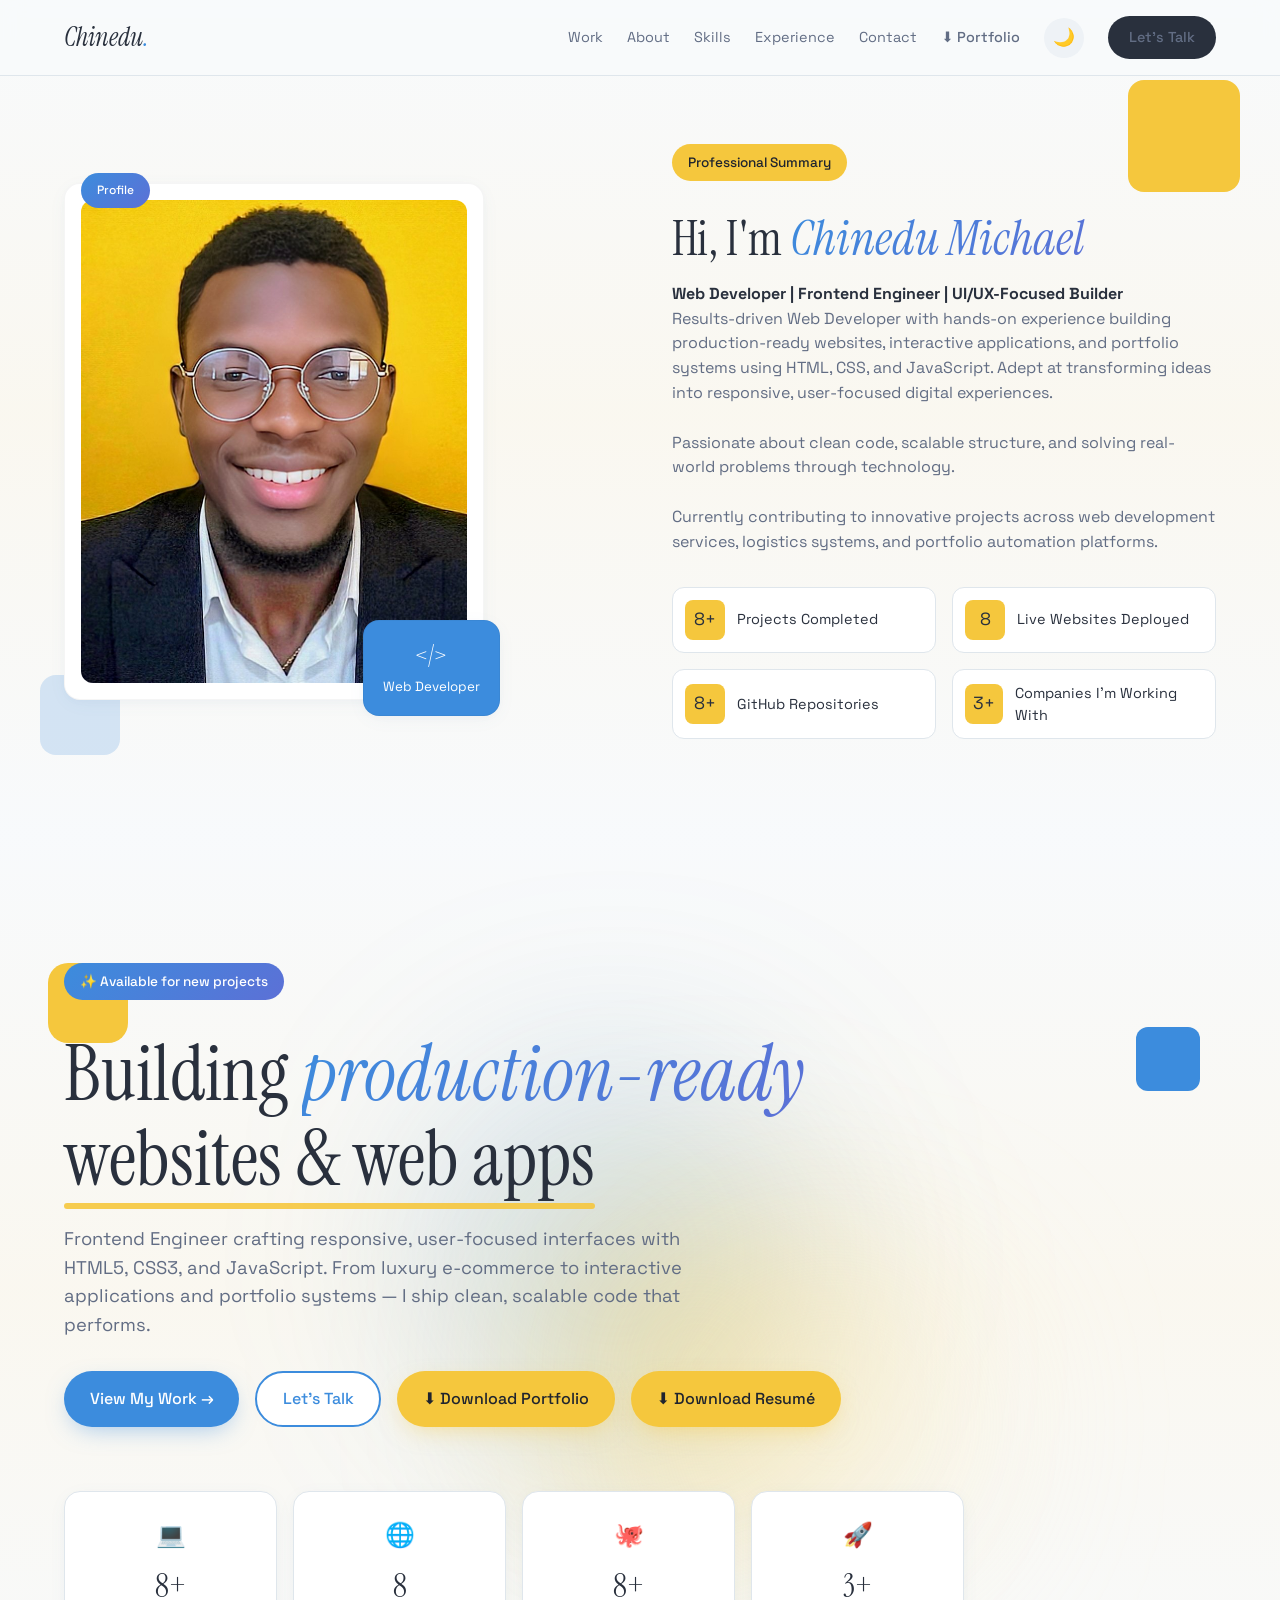
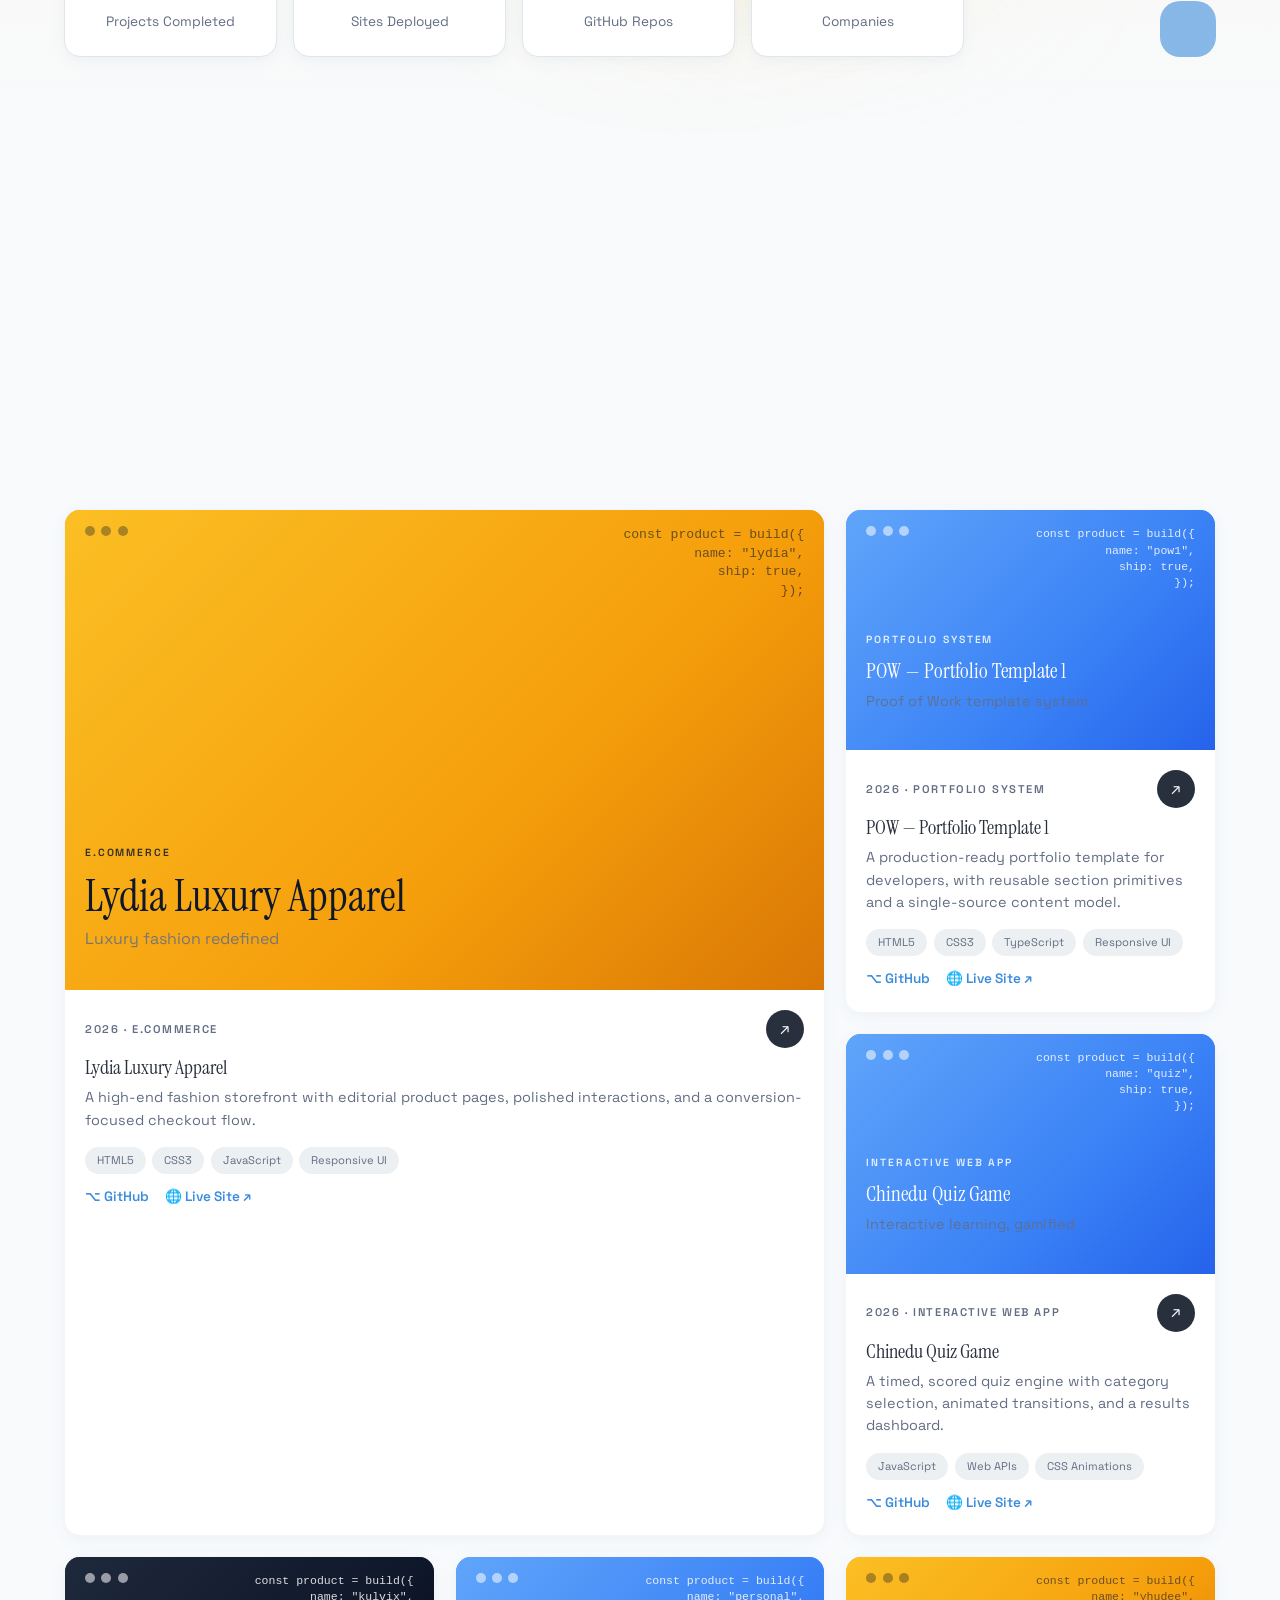
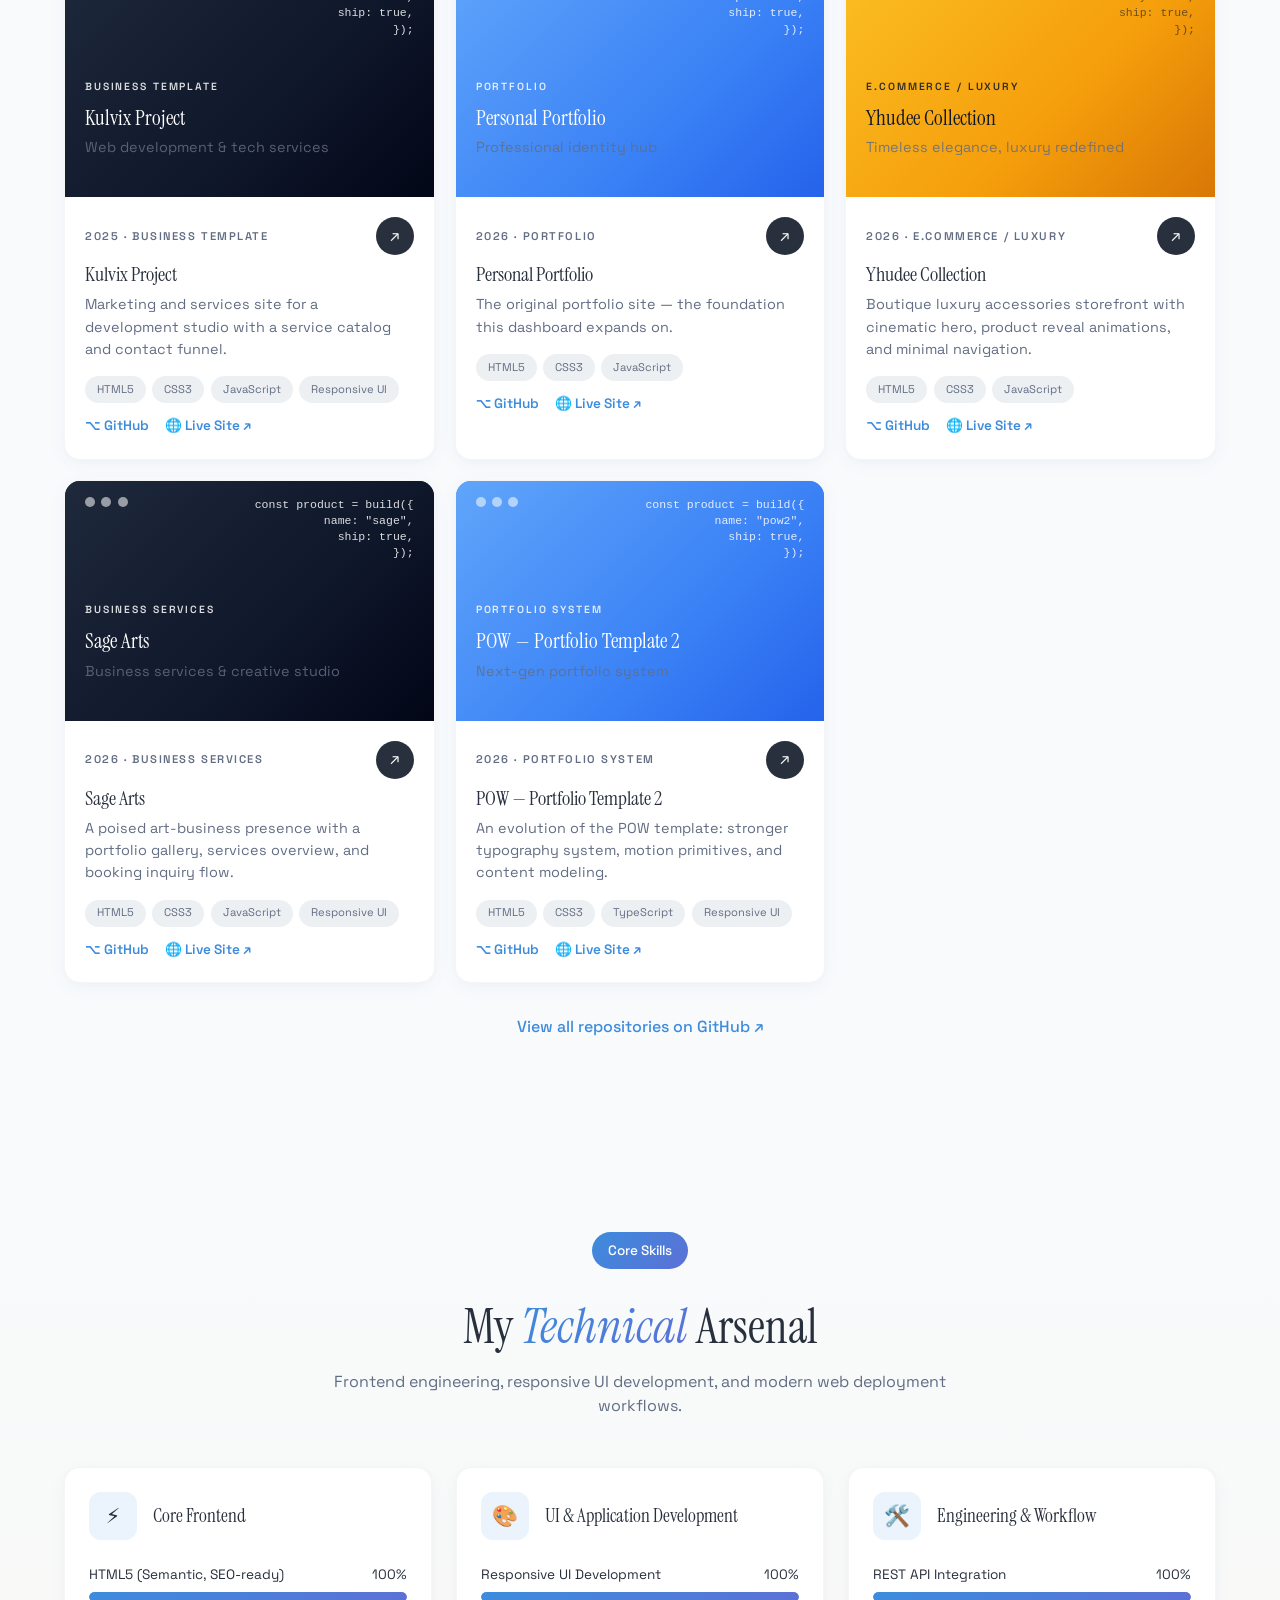
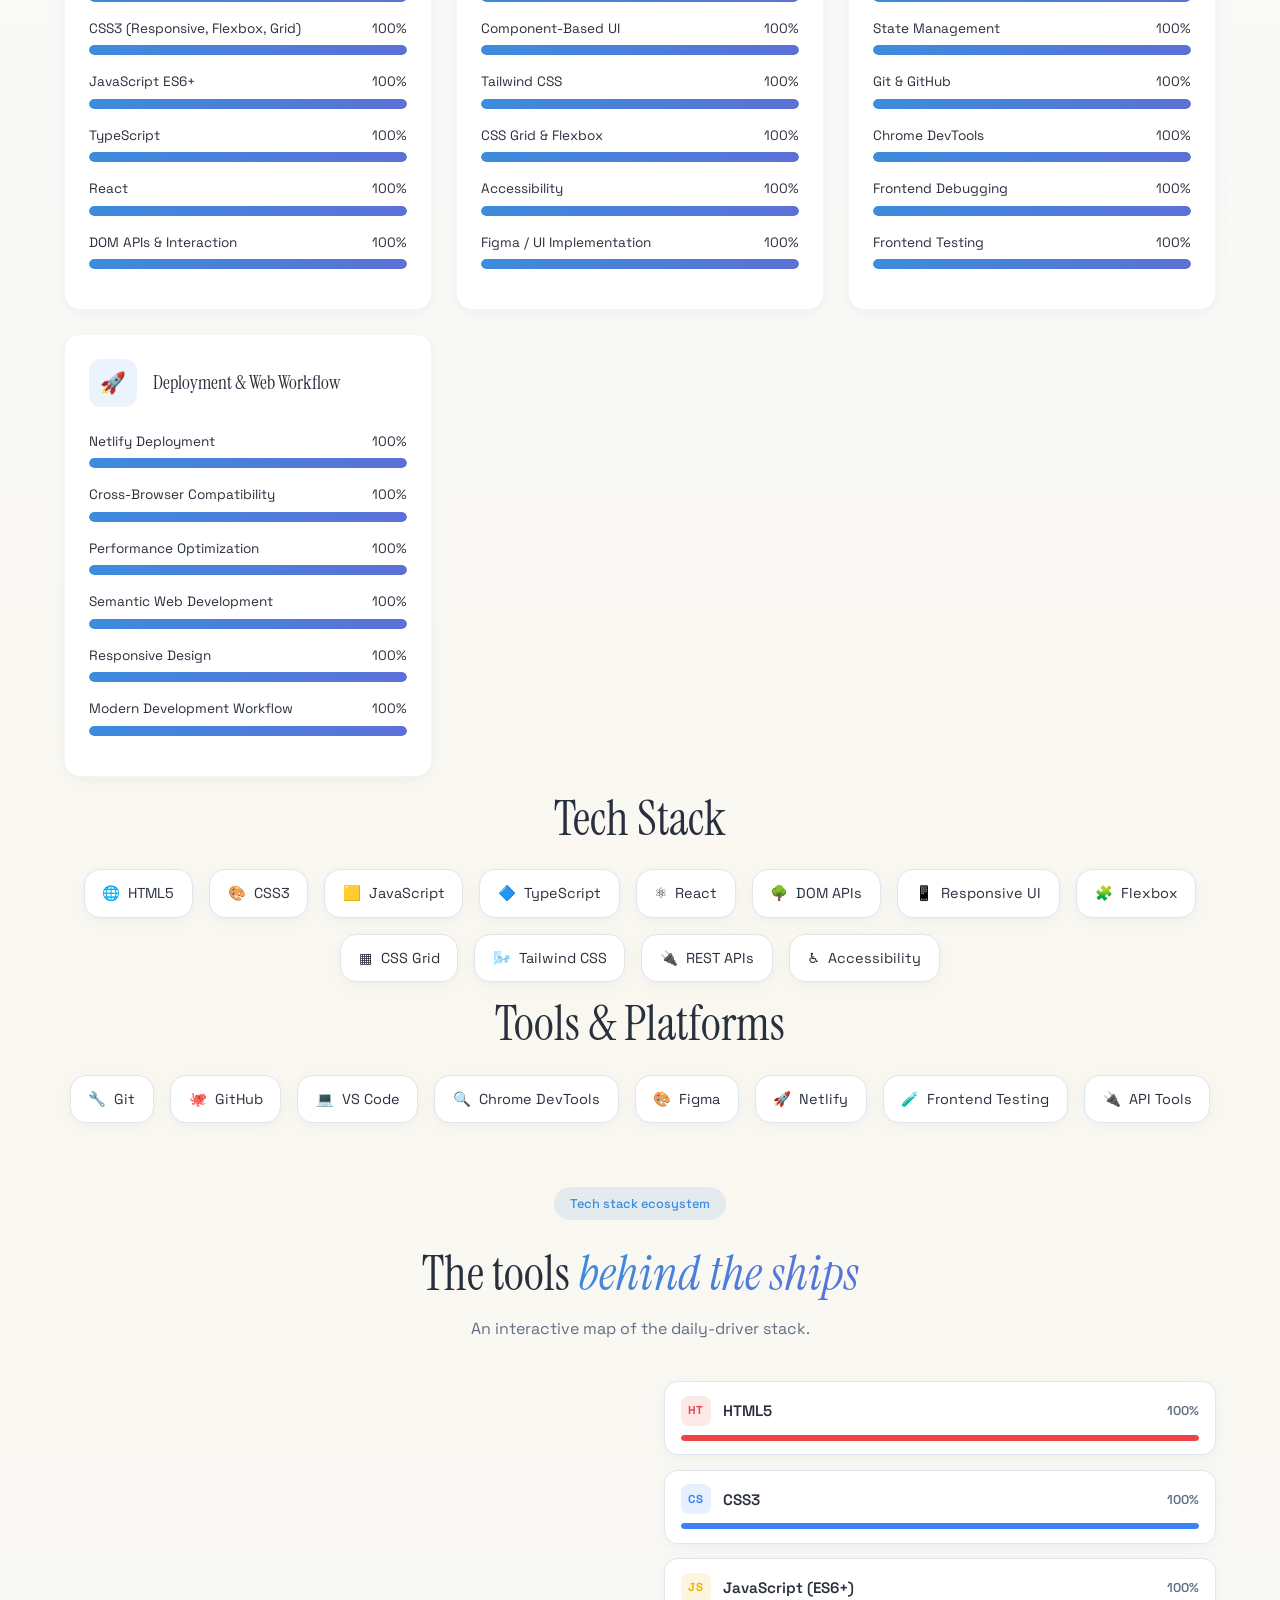
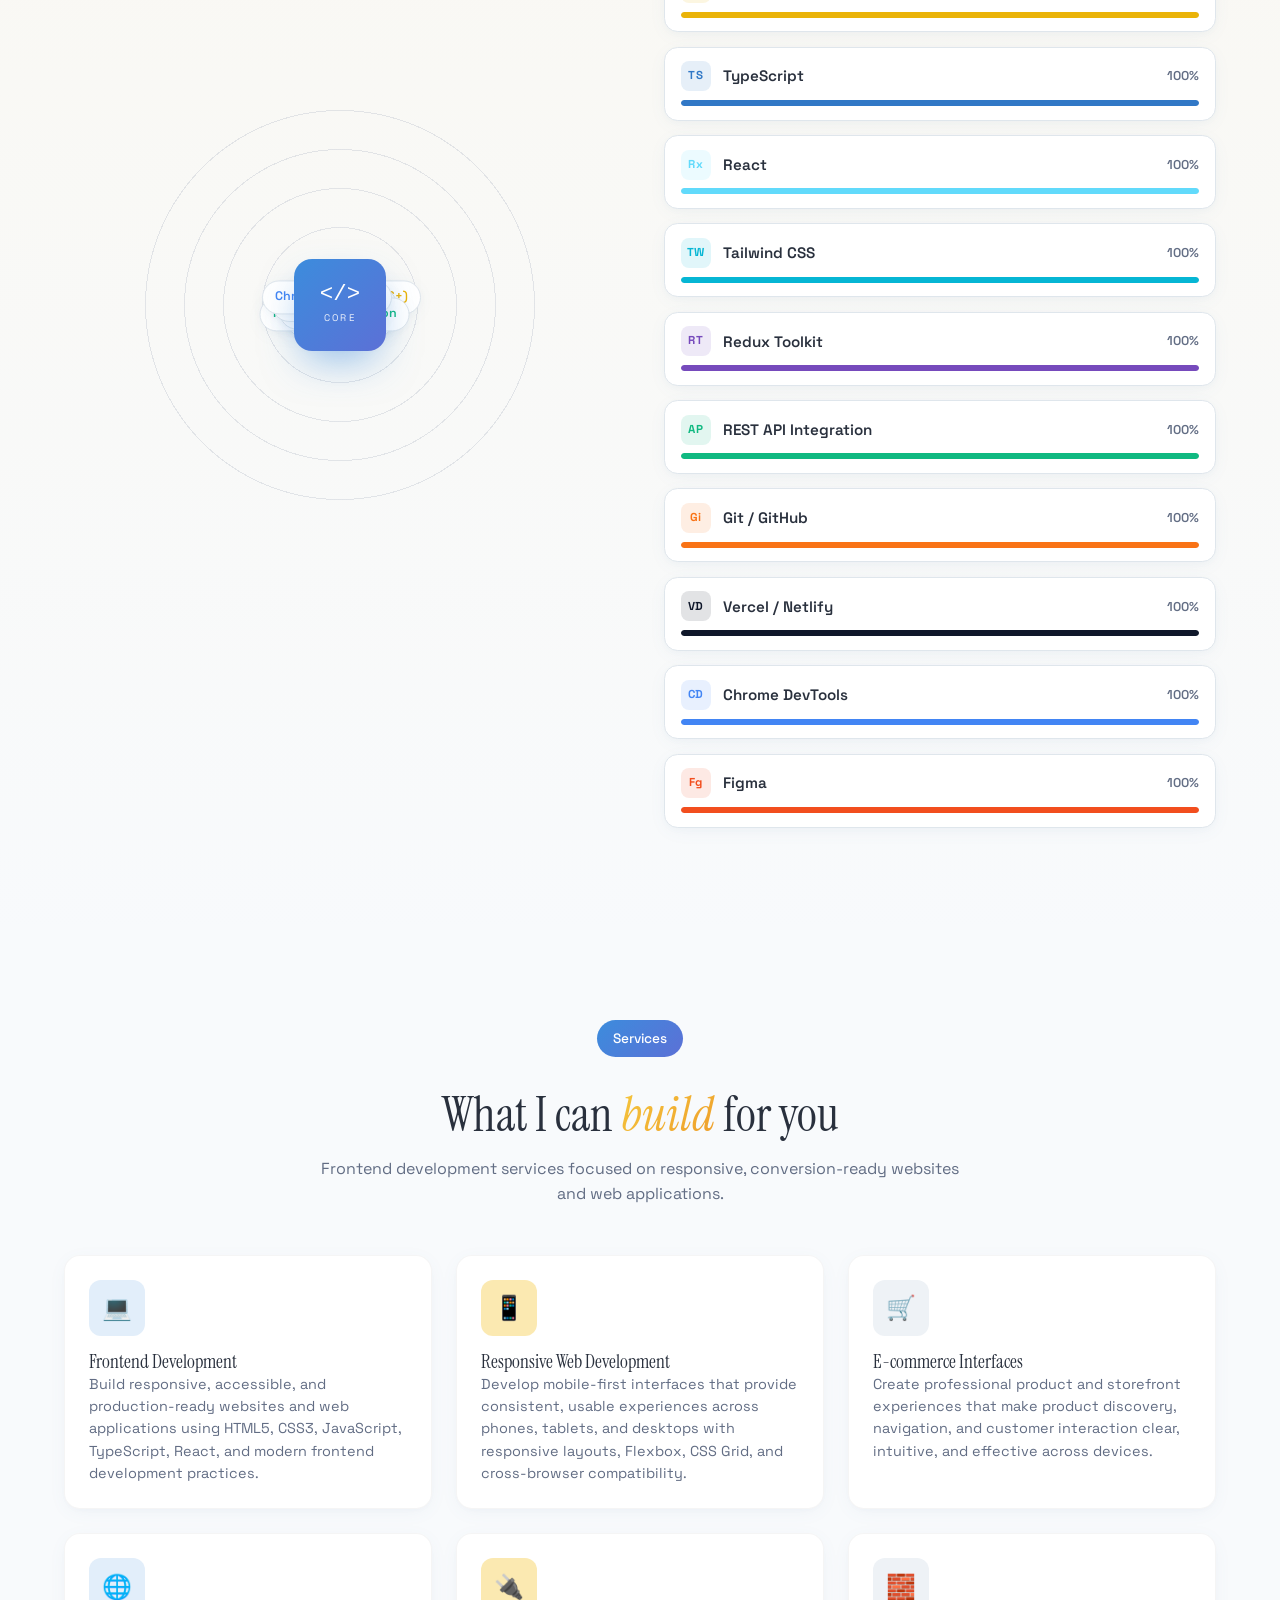
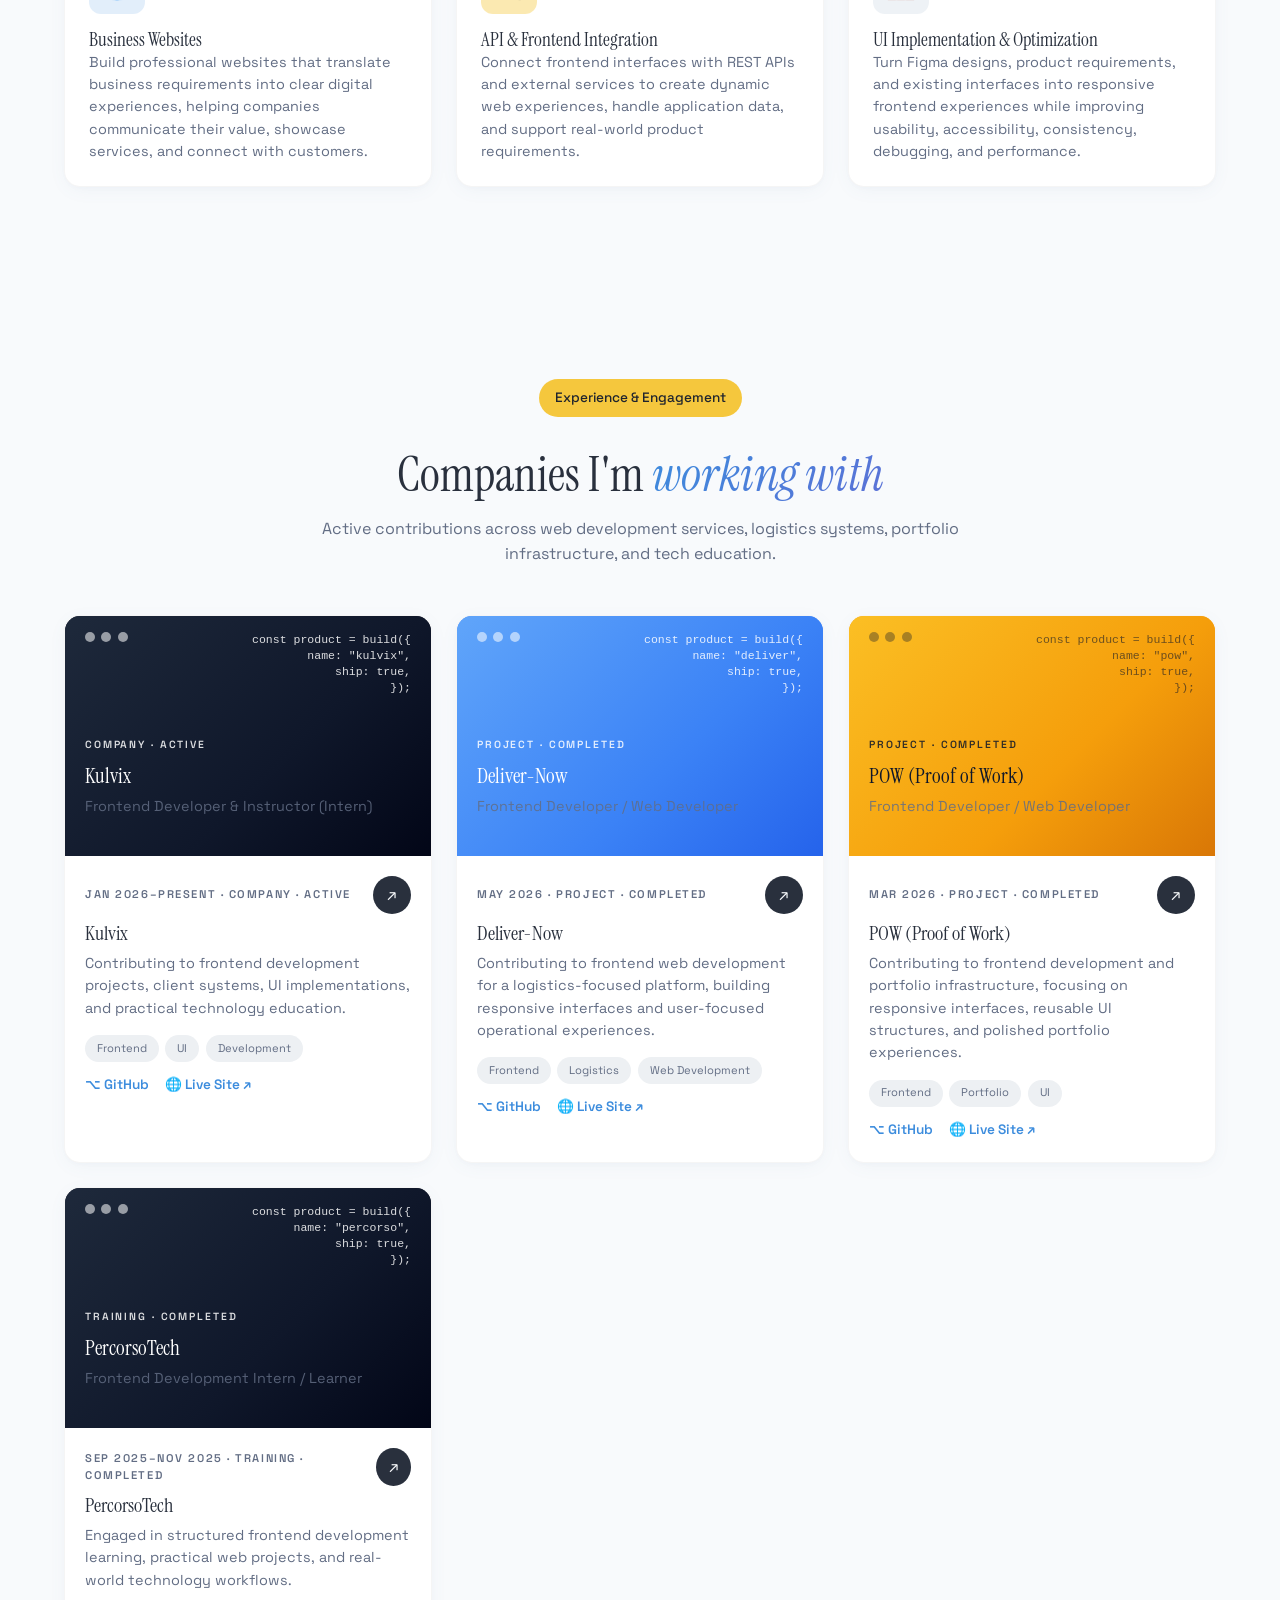
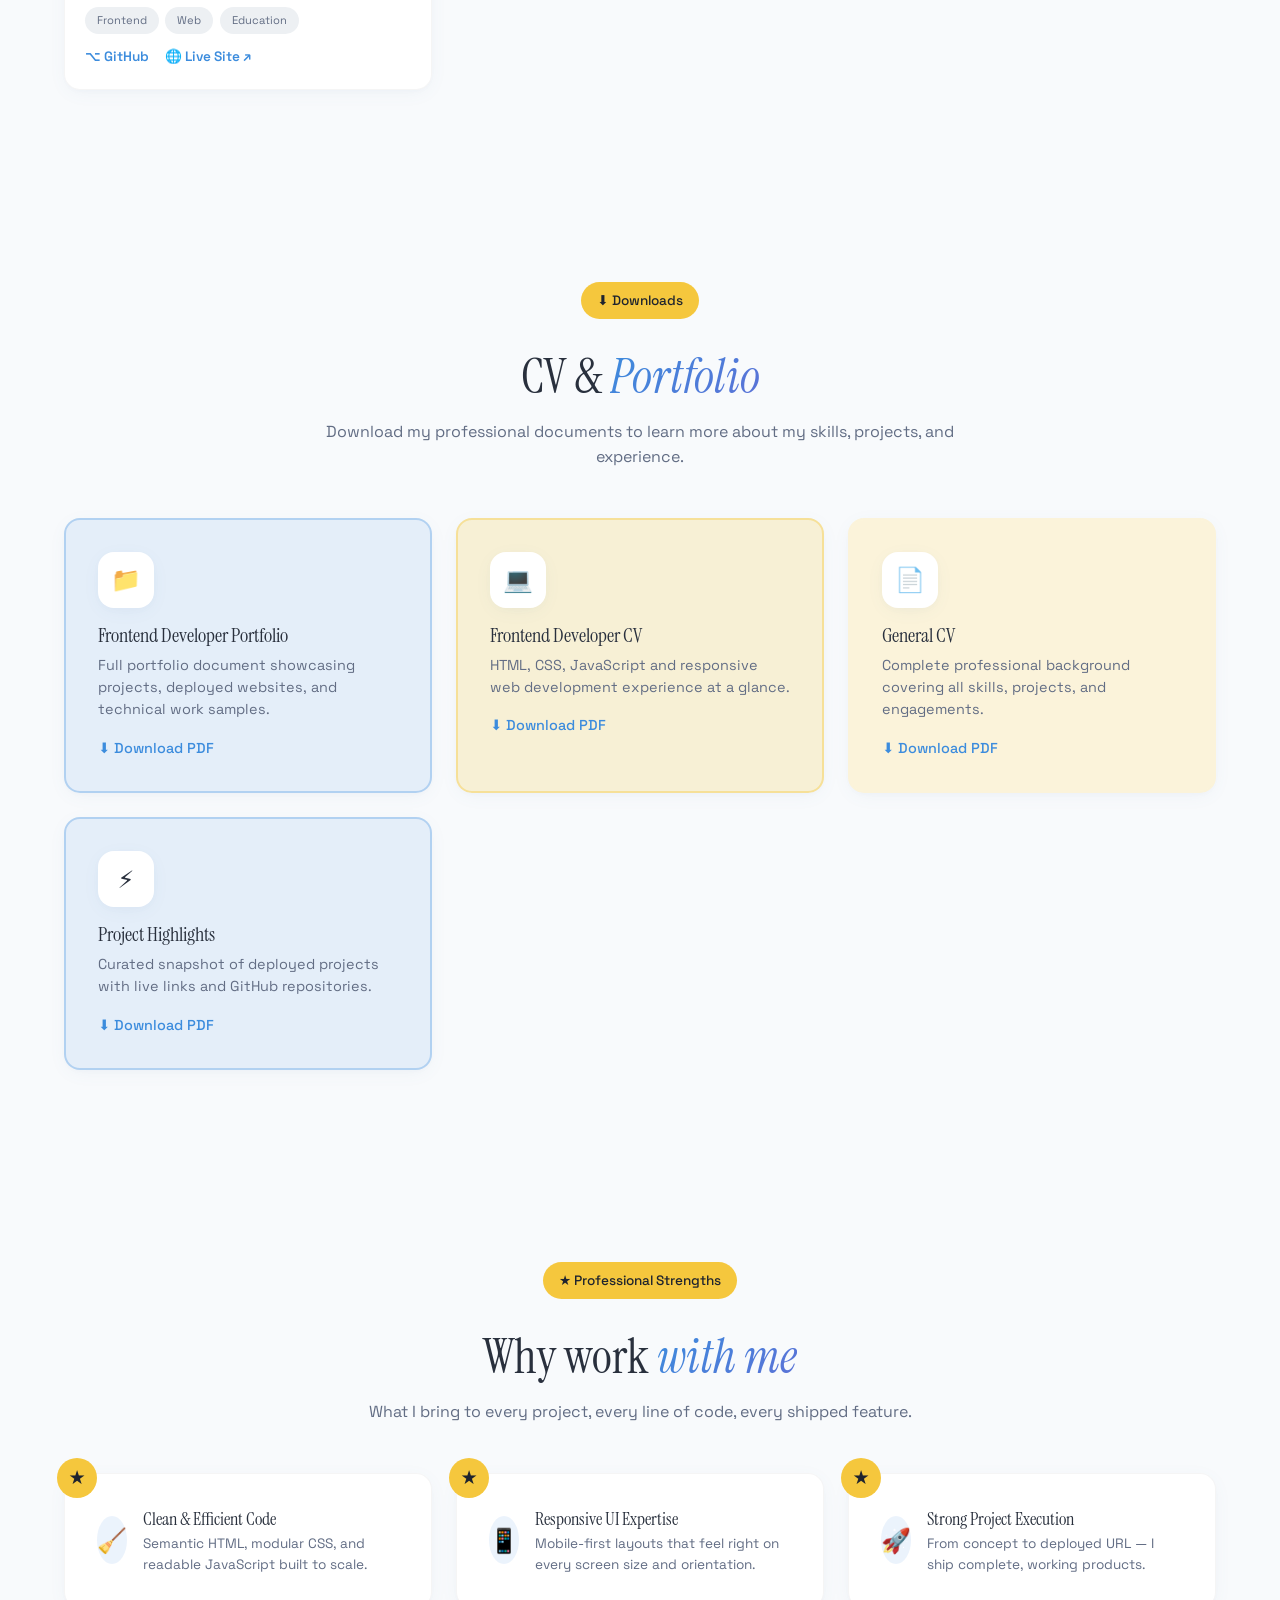
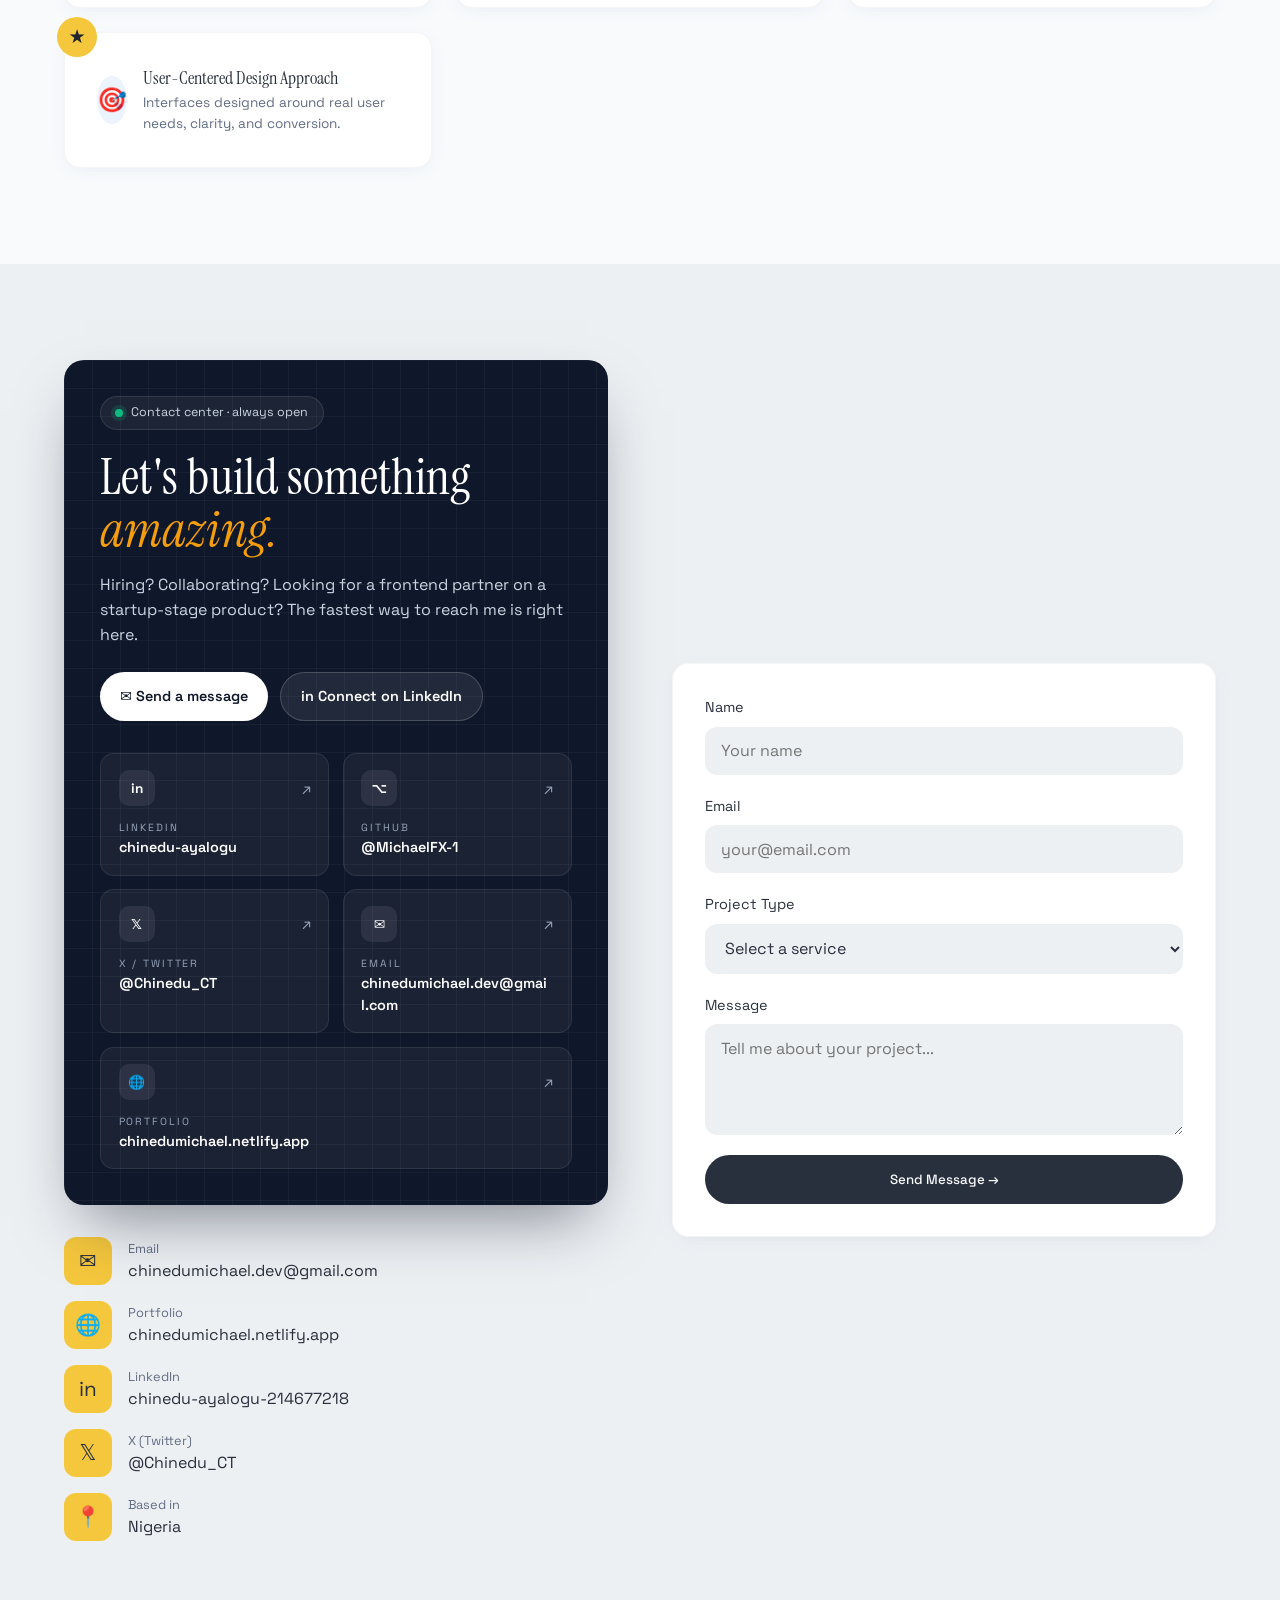
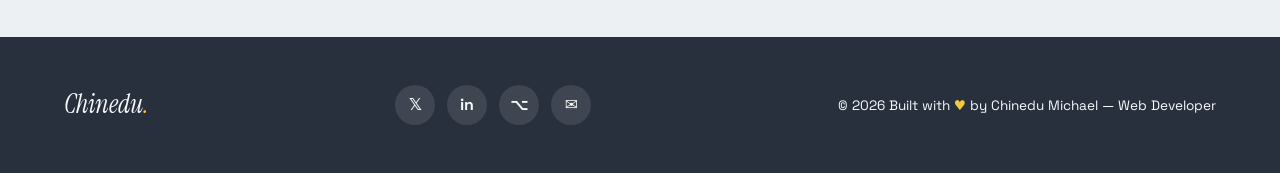
==== index.html @ c5242a76 "update index.html" ====
<!doctype html>
<html lang="en">
<head>
<meta charset="UTF-8" />
<meta name="viewport" content="width=device-width, initial-scale=1.0" />
<title>Chinedu Michael — Web Developer & Frontend Engineer</title>
<meta name="description" content="Chinedu Michael — Web Developer, Frontend Engineer, and UI/UX-focused builder crafting production-ready websites and interactive web applications." />
<meta name="author" content="Chinedu Michael" />
<meta property="og:title" content="Chinedu Michael — Web Developer & Frontend Engineer" />
<meta property="og:description" content="Production-ready websites, e-commerce luxury interfaces, and portfolio systems built with HTML, CSS & JavaScript." />
<meta property="og:type" content="website" />
<meta property="og:url" content="https://chinedumichael.netlify.app" />
<meta name="twitter:card" content="summary_large_image" />
<meta name="twitter:site" content="@Chinedu_CT" />
<link rel="canonical" href="https://chinedumichael.netlify.app" />
<link rel="icon" href="favicon.ico" />
<link rel="preconnect" href="https://fonts.googleapis.com">
<link rel="preconnect" href="https://fonts.gstatic.com" crossorigin>
<link href="https://fonts.googleapis.com/css2?family=Instrument+Serif:ital@0;1&family=Space+Grotesk:wght@300;400;500;600;700&display=swap" rel="stylesheet">
<link rel="stylesheet" href="styles.css" />
<script type="application/ld+json">
{
  "@context":"https://schema.org",
  "@type":"Person",
  "name":"Chinedu Michael",
  "jobTitle":"Web Developer & Frontend Engineer",
  "url":"https://chinedumichael.netlify.app",
  "address":{"@type":"PostalAddress","addressCountry":"Nigeria"},
  "sameAs":[
    "https://www.linkedin.com/in/chinedu-ayalogu-214677218",
    "https://x.com/Chinedu_CT",
    "https://github.com/MichaelFX-1"
  ]
}
</script>
</head>
<body>
<!-- NAVBAR -->
<nav class="navbar" id="navbar">
  <div class="container nav-inner">
    <a href="#" class="logo">Chinedu<span class="dot">.</span></a>
    <div class="nav-links" id="navLinks">
      <a href="#work">Work</a>
      <a href="#about">About</a>
      <a href="#skills">Skills</a>
      <a href="#experience">Experience</a>
      <a href="#contact">Contact</a>
      <a href="/chinedu-michael-portfolio/downloads/Chinedu Michael Portfolio.pdf" download class="link-accent">⬇ Portfolio</a>
      <button class="theme-toggle" id="themeToggle" aria-label="Toggle dark mode">🌙</button>
      <a href="#contact" class="btn-dark">Let's Talk</a>
    </div>
    <button class="menu-btn" id="menuBtn" aria-label="Menu">☰</button>
  </div>
</nav>

<!-- ABOUT (hero) -->
<section id="about" class="section about gradient-bg">
  <div class="shape shape-1"></div>
  <div class="shape shape-2"></div>
  <div class="container grid-2 reveal">
    <div class="about-img-wrap">
      <div class="floating-card profile-frame">
        <span class="badge badge-primary profile-badge">Profile</span>
        <img src="/chinedu-michael-portfolio/assets/profile-photo.jpg" alt="Chinedu Michael — Web Developer" />
      </div>
      <div class="floating-card web3-badge">
        <span class="big">&lt;/&gt;</span><br/><small>Web Developer</small>
      </div>
    </div>
    <div>
      <span class="badge badge-accent">Professional Summary</span>
      <h1 class="display">Hi, I'm <em class="grad">Chinedu Michael</em></h1>
      <p class="muted"><strong>Web Developer | Frontend Engineer | UI/UX-Focused Builder</strong></p>
      <p class="muted">Results-driven Web Developer with hands-on experience building production-ready websites, interactive applications, and portfolio systems using HTML, CSS, and JavaScript. Adept at transforming ideas into responsive, user-focused digital experiences.</p>
      <br>
      <p class="muted">Passionate about clean code, scalable structure, and solving real-world problems through technology.</p>
      <br>
      <p class="muted">Currently contributing to innovative projects across web development services, logistics systems, and portfolio automation platforms.</p>
      </p>
      <div class="highlights">
        <div class="hl"><span class="hl-ico">8+</span> Projects Completed</div>
        <div class="hl"><span class="hl-ico">8</span> Live Websites Deployed</div>
        <div class="hl"><span class="hl-ico">8+</span> GitHub Repositories</div>
        <div class="hl"><span class="hl-ico">3+</span> Companies I'm Working With</div>
      </div>
    </div>
  </div>
</section>

<!-- HERO -->
<section class="section hero gradient-bg">
  <div class="bg-orb orb-1"></div>
  <div class="bg-orb orb-2"></div>
  <div class="bg-orb orb-3"></div>
  <div class="floater f1"></div>
  <div class="floater f2"></div>
  <div class="floater f3"></div>
  <div class="floater f4"></div>
  <div class="container reveal">
    <span class="badge badge-primary">✨ Available for new projects</span>
    <h2 class="display xl">Building <em class="grad">production-ready</em><br/><span class="underline-text">websites & web apps</span></h2>
    <p class="muted lead">Frontend Engineer crafting responsive, user-focused interfaces with HTML5, CSS3, and JavaScript. From luxury e-commerce to interactive applications and portfolio systems — I ship clean, scalable code that performs.</p>
    <div class="cta-row">
      <a href="#work" class="btn-primary">View My Work →</a>
      <a href="#contact" class="btn-outline">Let's Talk</a>
      <a href="/chinedu-michael-portfolio/downloads/Chinedu Michael Portfolio.pdf" download class="btn-accent">⬇ Download Portfolio</a>
      <a href="/chinedu-michael-portfolio/downloads/Chinedu Michael C.V (1).pdf" download class="btn-accent">⬇ Download Resumé</a>
    </div>
    <div class="stats">
      <div class="stat"><div class="ico">💻</div><div class="num">8+</div><div class="lbl">Projects Completed</div></div>
      <div class="stat"><div class="ico">🌐</div><div class="num">8</div><div class="lbl">Sites Deployed</div></div>
      <div class="stat"><div class="ico">🐙</div><div class="num">8+</div><div class="lbl">GitHub Repos</div></div>
      <div class="stat"><div class="ico">🚀</div><div class="num">3+</div><div class="lbl">Companies</div></div>
    </div>
  </div>
</section>

<!-- WORK -->
<section id="work" class="section work">
  <div class="container">
    <div class="section-head reveal">
      <span class="badge badge-primary">Featured Projects</span>
      <h2 class="display">Projects I've <em class="grad">built & deployed</em></h2>
      <p class="muted">Production websites and web applications — luxury e-commerce, portfolio systems, business templates, and interactive apps. All built with HTML, CSS, JavaScript and deployed live.</p>
    </div>
    <div class="cards-grid bento-grid" id="devProjects"></div>
    <div class="center mt-2"><a class="link-accent" href="https://github.com/MichaelFX-1" target="_blank" rel="noopener">View all repositories on GitHub ↗</a></div>
  </div>
</section>

<!-- SKILLS -->
<section id="skills" class="section skills gradient-bg">
  <div class="container">
    <div class="section-head center reveal">
      <span class="badge badge-primary">Core Skills</span>
      <h2 class="display">My <em class="grad">Technical</em> Arsenal</h2>
      <p class="muted">Frontend engineering, responsive UI development, and modern web deployment workflows.</p>
    </div>
    <div class="cards-grid grid-2-col" id="skillsGrid"></div>
    <h3 class="center mt-4 display">Tech Stack</h3>
    <div class="tools" id="devTools"></div>
    <h3 class="center mt-4 display">Tools & Platforms</h3>
    <div class="tools" id="platformTools"></div>

    <!-- ECOSYSTEM (NEW — complements the existing tool grids above) -->
    <div class="ecosystem reveal">
      <div class="eco-head-block">
        <span class="eco-badge">Tech stack ecosystem</span>
        <h3 class="display">The tools <em class="grad">behind the ships</em></h3>
        <p class="muted">An interactive map of the daily-driver stack.</p>
      </div>
      <div class="eco-grid">
        <div class="orbit-wrap">
          <div class="orbit-ring"></div>
          <div id="orbitRing"></div>
          <div class="orbit-core">
            <div>
              <div class="core-glyph">&lt;/&gt;</div>
              <div class="core-lbl">CORE</div>
            </div>
          </div>
        </div>
        <div class="eco-bars" id="ecoBars"></div>
      </div>
    </div>
  </div>
</section>

<!-- SERVICES -->
<section id="services" class="section services">
  <div class="container">
    <div class="section-head center reveal">
      <span class="badge badge-primary">Services</span>
      <h2 class="display">What I can <em class="grad-accent">build</em> for you</h2>
      <p class="muted">Frontend development services focused on responsive, conversion-ready websites and web applications.</p>
    </div>
    <div class="cards-grid grid-3-col" id="servicesGrid"></div>
  </div>
</section>

<!-- EXPERIENCE -->
<section id="experience" class="section work">
  <div class="container">
    <div class="section-head center reveal">
      <span class="badge badge-accent">Experience & Engagement</span>
      <h2 class="display">Companies I'm <em class="grad">working with</em></h2>
      <p class="muted">Active contributions across web development services, logistics systems, portfolio infrastructure, and tech education.</p>
    </div>
    <div class="cards-grid grid-2-col" id="experienceGrid"></div>
  </div>
</section>

<!-- DOWNLOADS -->
<section id="downloads" class="section downloads">
  <div class="container">
    <div class="section-head center reveal">
      <span class="badge badge-accent">⬇ Downloads</span>
      <h2 class="display">CV & <em class="grad">Portfolio</em></h2>
      <p class="muted">Download my professional documents to learn more about my skills, projects, and experience.</p>
    </div>
    <div class="cards-grid grid-2-col" id="downloadsGrid"></div>
  </div>
</section>

<!-- STRENGTHS -->
<section class="section testimonials">
  <div class="container">
    <div class="section-head center reveal">
      <span class="badge badge-accent">★ Professional Strengths</span>
      <h2 class="display">Why work <em class="grad">with me</em></h2>
      <p class="muted">What I bring to every project, every line of code, every shipped feature.</p>
    </div>
    <div class="cards-grid grid-2-col" id="strengthsGrid"></div>
  </div>
</section>

<!-- CONTACT -->
<section id="contact" class="section contact">
  <div class="container grid-2">
    <div class="reveal">
      <!-- NEW contact card (replaces ONLY the "Let's build something" header box) -->
      <div class="contact-card">
        <span class="cc-status">Contact center · always open</span>
        <h2 class="cc-title">Let's build something <em>amazing.</em></h2>
        <p class="cc-lead">Hiring? Collaborating? Looking for a frontend partner on a startup-stage product? The fastest way to reach me is right here.</p>
        <div class="cc-actions">
          <a href="mailto:chinedumichael.dev@gmail.com" class="cc-btn-primary">✉ Send a message</a>
          <a href="https://www.linkedin.com/in/chinedu-ayalogu-214677218" target="_blank" rel="noopener" class="cc-btn-ghost">in  Connect on LinkedIn</a>
        </div>
        <div class="cc-grid">
          <a href="https://www.linkedin.com/in/chinedu-ayalogu-214677218" target="_blank" rel="noopener" class="cc-tile">
            <div class="cc-tile-top"><div class="cc-tile-ico">in</div><span class="cc-tile-arrow">↗</span></div>
            <div><div class="cc-tile-lbl">LinkedIn</div><div class="cc-tile-val">chinedu-ayalogu</div></div>
          </a>
          <a href="https://github.com/MichaelFX-1" target="_blank" rel="noopener" class="cc-tile">
            <div class="cc-tile-top"><div class="cc-tile-ico">⌥</div><span class="cc-tile-arrow">↗</span></div>
            <div><div class="cc-tile-lbl">GitHub</div><div class="cc-tile-val">@MichaelFX-1</div></div>
          </a>
          <a href="https://x.com/Chinedu_CT" target="_blank" rel="noopener" class="cc-tile">
            <div class="cc-tile-top"><div class="cc-tile-ico">𝕏</div><span class="cc-tile-arrow">↗</span></div>
            <div><div class="cc-tile-lbl">X / Twitter</div><div class="cc-tile-val">@Chinedu_CT</div></div>
          </a>
          <a href="mailto:chinedumichael.dev@gmail.com" class="cc-tile">
            <div class="cc-tile-top"><div class="cc-tile-ico">✉</div><span class="cc-tile-arrow">↗</span></div>
            <div><div class="cc-tile-lbl">Email</div><div class="cc-tile-val">chinedumichael.dev@gmail.com</div></div>
          </a>
          <a href="https://chinedumichael.netlify.app" target="_blank" rel="noopener" class="cc-tile cc-tile--wide">
            <div class="cc-tile-top"><div class="cc-tile-ico">🌐</div><span class="cc-tile-arrow">↗</span></div>
            <div><div class="cc-tile-lbl">Portfolio</div><div class="cc-tile-val">chinedumichael.netlify.app</div></div>
          </a>
        </div>
      </div>

      <!-- Existing contact list preserved -->
      <div class="contact-list">
        <a href="mailto:chinedumichael.dev@gmail.com" class="contact-item"><span class="ci-ico">✉️</span><div><small>Email</small><span>chinedumichael.dev@gmail.com</span></div></a>
        <a href="https://chinedumichael.netlify.app" target="_blank" rel="noopener" class="contact-item"><span class="ci-ico">🌐</span><div><small>Portfolio</small><span>chinedumichael.netlify.app</span></div></a>
        <a href="https://www.linkedin.com/in/chinedu-ayalogu-214677218" target="_blank" rel="noopener" class="contact-item"><span class="ci-ico">in</span><div><small>LinkedIn</small><span>chinedu-ayalogu-214677218</span></div></a>
        <a href="https://x.com/Chinedu_CT" target="_blank" rel="noopener" class="contact-item"><span class="ci-ico">𝕏</span><div><small>X (Twitter)</small><span>@Chinedu_CT</span></div></a>
        <div class="contact-item"><span class="ci-ico">📍</span><div><small>Based in</small><span>Nigeria</span></div></div>
      </div>
    </div>
    <form class="floating-card contact-form reveal" id="contactForm">
      <label>Name<input type="text" name="name" required placeholder="Your name"/></label>
      <label>Email<input type="email" name="email" required placeholder="your@email.com"/></label>
      <label>Project Type
        <select name="project" required>
          <option value="">Select a service</option>
          <option>Frontend Development</option>
          <option>Responsive Web Design</option>
          <option>Landing Page Engineering</option>
          <option>E-commerce Interface</option>
          <option>Portfolio System</option>
          <option>Static Site Deployment</option>
        </select>
      </label>
      <label>Message<textarea name="message" rows="4" required placeholder="Tell me about your project..."></textarea></label>
      <button type="submit" class="btn-dark full">Send Message →</button>
    </form>
  </div>
</section>

<!-- FOOTER -->
<footer class="footer">
  <div class="container footer-inner">
    <a href="#" class="logo light">Chinedu<span class="dot-accent">.</span></a>
    <div class="socials">
      <a href="https://x.com/Chinedu_CT" target="_blank" rel="noopener" aria-label="X">𝕏</a>
      <a href="https://www.linkedin.com/in/chinedu-ayalogu-214677218" target="_blank" rel="noopener" aria-label="LinkedIn">in</a>
      <a href="https://github.com/MichaelFX-1" target="_blank" rel="noopener" aria-label="GitHub">⌥</a>
      <a href="mailto:chinedumichael.dev@gmail.com" aria-label="Email">✉</a>
    </div>
    <p class="small">© 2026 Built with <span class="heart">♥</span> by Chinedu Michael — Web Developer</p>
  </div>
</footer>

<script src="script.js"></script>
</body>
</html>
---- styles.css ----
/* ============ Design tokens ============ */
:root {
  --bg: hsl(210 40% 98%);
  --fg: hsl(220 20% 20%);
  --card: #ffffff;
  --muted: hsl(220 15% 45%);
  --border: hsl(210 25% 90%);
  --primary: hsl(210 70% 55%);
  --primary-fg: #fff;
  --accent: hsl(45 90% 60%);
  --accent-fg: hsl(220 20% 15%);
  --highlight: hsl(45 80% 92%);
  --secondary: hsl(210 30% 95%);
  --mutedbg: hsl(210 20% 94%);
  --shadow-card: 0 4px 20px -4px hsl(210 30% 50% / .08), 0 2px 8px -2px hsl(210 30% 50% / .04);
  --shadow-hover: 0 12px 40px -8px hsl(210 40% 50% / .15), 0 6px 20px -4px hsl(45 50% 50% / .08);
  --shadow-glow: 0 0 30px -8px hsl(210 70% 55% / .25);
  --grad-primary: linear-gradient(135deg, hsl(210 70% 55%), hsl(230 60% 60%));
  --grad-accent: linear-gradient(135deg, hsl(45 90% 60%), hsl(35 85% 55%));
  --grad-hero: linear-gradient(180deg, hsl(210 40% 98%) 0%, hsl(45 50% 96%) 50%, hsl(210 40% 98%) 100%);
  --font-display: 'Instrument Serif', Georgia, serif;
  --font-body: 'Space Grotesk', system-ui, sans-serif;
  --radius: 1rem;
}
[data-theme="dark"] {
  --bg: hsl(220 15% 8%);
  --fg: hsl(210 30% 95%);
  --card: hsl(220 15% 12%);
  --muted: hsl(210 20% 60%);
  --border: hsl(220 15% 20%);
  --secondary: hsl(220 15% 16%);
  --mutedbg: hsl(220 15% 18%);
  --highlight: hsl(45 50% 22%);
  --grad-hero: linear-gradient(180deg, hsl(220 15% 8%), hsl(220 20% 12%) 50%, hsl(220 15% 8%));
}

* { box-sizing: border-box; margin: 0; padding: 0; }
html { scroll-behavior: smooth; }
body {
  background: var(--bg);
  color: var(--fg);
  font-family: var(--font-body);
  -webkit-font-smoothing: antialiased;
  line-height: 1.55;
  transition: background .3s, color .3s;
  overflow-x: hidden;
}
h1, h2, h3, h4 { font-family: var(--font-display); font-weight: 400; line-height: 1.1; }
a { color: inherit; text-decoration: none; }
img { max-width: 100%; display: block; }

.container { max-width: 1200px; margin: 0 auto; padding: 0 1.5rem; position: relative; }
.section { padding: 6rem 0; position: relative; overflow: hidden; }
.gradient-bg { background: var(--grad-hero); }
.center { text-align: center; }
.mt-2 { margin-top: 2rem; }
.mt-3 { margin-top: 3rem; }
.mt-4 { margin-top: 4rem; }
.mt-5 { margin-top: 5rem; }
.muted { color: var(--muted); }
.lead { font-size: 1.15rem; max-width: 640px; margin: 0 0 2rem; }
.small { font-size: .85rem; }
.uppercase { text-transform: uppercase; letter-spacing: .12em; }
.primary { color: var(--primary); }
strong { color: var(--fg); }

/* ============ Display headings ============ */
.display { font-size: clamp(2rem, 4vw, 3rem); margin: 1rem 0; }
.display.xl { font-size: clamp(2.5rem, 6vw, 5.5rem); margin-bottom: 1.5rem; }
em { font-style: italic; }
.grad { background: var(--grad-primary); -webkit-background-clip: text; background-clip: text; color: transparent; font-style: italic; }
.grad-accent { background: var(--grad-accent); -webkit-background-clip: text; background-clip: text; color: transparent; font-style: italic; }
.underline-text { position: relative; display: inline-block; }
.underline-text::after {
  content: ""; position: absolute; left: 0; bottom: -.1em; width: 100%; height: 6px;
  background: var(--accent); border-radius: 4px; opacity: .9;
  transform-origin: left; animation: drawLine 1.2s .8s ease forwards; transform: scaleX(0);
}
@keyframes drawLine { to { transform: scaleX(1); } }

/* ============ Badges & buttons ============ */
.badge { display: inline-flex; align-items: center; gap: .4rem; padding: .5rem 1rem; border-radius: 999px; font-size: .85rem; font-weight: 500; margin-bottom: 1rem; }
.badge-primary { background: var(--grad-primary); color: #fff; }
.badge-accent { background: var(--accent); color: var(--accent-fg); }

.btn-primary, .btn-outline, .btn-accent, .btn-dark, .link-accent {
  display: inline-flex; align-items: center; gap: .5rem; padding: .85rem 1.6rem;
  border-radius: 999px; font-weight: 500; cursor: pointer; border: 0; font-family: var(--font-body);
  transition: transform .2s, box-shadow .2s, background .2s, color .2s, gap .2s;
}
.btn-primary { background: var(--primary); color: #fff; box-shadow: 0 8px 24px -8px hsl(210 70% 55% / .5); }
.btn-primary:hover { transform: translateY(-2px) scale(1.02); gap: .8rem; }
.btn-outline { background: var(--card); color: var(--primary); border: 2px solid var(--primary); }
.btn-outline:hover { background: var(--primary); color: #fff; }
.btn-accent { background: var(--accent); color: var(--accent-fg); box-shadow: 0 8px 24px -8px hsl(45 90% 60% / .5); }
.btn-accent:hover { transform: translateY(-2px); }
.btn-dark { background: var(--fg); color: var(--bg); padding: .65rem 1.3rem; }
.btn-dark:hover { transform: translateY(-2px); }
.btn-dark.full { width: 100%; justify-content: center; padding: 1rem; }
.link-accent { color: var(--primary); padding: 0; background: transparent; font-weight: 500; }
.link-accent:hover { gap: .8rem; }

/* ============ Navbar ============ */
.navbar {
  position: fixed; inset: 0 0 auto 0; z-index: 50;
  background: hsl(210 40% 98% / .8); backdrop-filter: blur(10px);
  border-bottom: 1px solid var(--border);
  transition: background .3s;
}
[data-theme="dark"] .navbar { background: hsl(220 15% 8% / .8); }
.nav-inner { display: flex; align-items: center; justify-content: space-between; padding: 1rem 1.5rem; }
.logo { font-family: var(--font-display); font-style: italic; font-size: 1.6rem; }
.logo .dot { color: var(--primary); }
.logo.light .dot-accent { color: var(--accent); }
.nav-links { display: flex; align-items: center; gap: 1.5rem; }
.nav-links a { font-size: .9rem; color: var(--muted); transition: color .2s; }
.nav-links a:hover { color: var(--fg); }
.theme-toggle { background: var(--secondary); border: 0; border-radius: 999px; width: 40px; height: 40px; cursor: pointer; font-size: 1.1rem; transition: transform .2s; }
.theme-toggle:hover { transform: scale(1.1); }
.menu-btn { display: none; background: transparent; border: 0; color: var(--fg); font-size: 1.5rem; cursor: pointer; }

@media (max-width: 860px) {
  .menu-btn { display: block; }
  .nav-links { position: absolute; top: 100%; left: 0; right: 0; flex-direction: column; align-items: flex-start; padding: 1.5rem; background: var(--bg); border-bottom: 1px solid var(--border); display: none; gap: 1rem; }
  .nav-links.open { display: flex; }
}

/* ============ Cards ============ */
.floating-card {
  background: var(--card); border-radius: var(--radius); padding: 1.5rem;
  border: 1px solid hsl(0 0% 0% / .04); box-shadow: var(--shadow-card);
  transition: transform .3s, box-shadow .3s;
}
.floating-card:hover { transform: translateY(-6px); box-shadow: var(--shadow-hover); }

.cards-grid { display: grid; gap: 1.5rem; }
.grid-2-col { grid-template-columns: repeat(auto-fit, minmax(320px, 1fr)); }
.grid-3-col { grid-template-columns: repeat(auto-fit, minmax(280px, 1fr)); }

.section-head { max-width: 640px; margin-bottom: 3rem; }
.section-head.center { margin-left: auto; margin-right: auto; text-align: center; }

/* ============ About ============ */
.about { padding-top: 9rem; }
.grid-2 { display: grid; grid-template-columns: 1fr 1fr; gap: 4rem; align-items: center; }
@media (max-width: 860px) { .grid-2 { grid-template-columns: 1fr; gap: 2.5rem; } }
.about-img-wrap { position: relative; max-width: 420px; }
.profile-frame { padding: 1rem; position: relative; }
.profile-frame img { aspect-ratio: 4/5; object-fit: cover; object-position: top; border-radius: 12px; width: 100%; }
.profile-badge { position: absolute; top: -.7rem; left: 1rem; font-size: .75rem; z-index: 2; margin: 0; }
.web3-badge { position: absolute; bottom: -1rem; right: -1rem; background: var(--primary); color: #fff; padding: 1rem 1.2rem; text-align: center; }
.web3-badge .big { font-family: var(--font-display); font-size: 1.5rem; }
.highlights { display: grid; grid-template-columns: 1fr 1fr; gap: 1rem; margin-top: 2rem; }
.hl { display: flex; align-items: center; gap: .75rem; padding: .75rem; background: var(--card); border: 1px solid var(--border); border-radius: .75rem; font-size: .9rem; transition: transform .2s; }
.hl:hover { transform: scale(1.02); }
.hl-ico { width: 40px; height: 40px; background: var(--accent); border-radius: .5rem; display: grid; place-items: center; font-size: 1.1rem; }

/* ============ Hero ============ */
.hero { padding-top: 8rem; }
.bg-orb { position: absolute; border-radius: 50%; filter: blur(100px); pointer-events: none; }
.orb-1 { top: 25%; left: 33%; width: 24rem; height: 24rem; background: hsl(210 70% 55% / .2); }
.orb-2 { bottom: 25%; right: 33%; width: 20rem; height: 20rem; background: hsl(45 90% 60% / .4); }
.orb-3 { top: 50%; right: 25%; width: 16rem; height: 16rem; background: hsl(45 80% 92% / .5); }
.floater { position: absolute; border-radius: 1.25rem; animation: floatY 6s ease-in-out infinite; }
.f1 { top: 8rem; left: 3rem; width: 5rem; height: 5rem; background: var(--accent); }
.f2 { top: 12rem; right: 5rem; width: 4rem; height: 4rem; background: var(--primary); border-radius: .75rem; animation-delay: .5s; }
.f3 { bottom: 8rem; left: 25%; width: 6rem; height: 6rem; background: var(--highlight); border-radius: 1.5rem; animation-delay: 1s; }
.f4 { bottom: 6rem; right: 4rem; width: 3.5rem; height: 3.5rem; background: hsl(210 70% 55% / .6); animation-delay: .8s; }
@keyframes floatY { 0%,100% { transform: translateY(0) rotate(0); } 50% { transform: translateY(-20px) rotate(6deg); } }

.cta-row { display: flex; flex-wrap: wrap; gap: 1rem; margin: 2rem 0 4rem; }
.stats { display: grid; grid-template-columns: repeat(auto-fit, minmax(160px, 1fr)); gap: 1rem; max-width: 900px; }
.stat { background: var(--card); padding: 1.5rem; border-radius: var(--radius); text-align: center; border: 1px solid var(--border); box-shadow: var(--shadow-card); transition: transform .2s; }
.stat:hover { transform: translateY(-5px); }
.stat .ico { font-size: 1.5rem; margin-bottom: .5rem; }
.stat .num { font-family: var(--font-display); font-size: 2rem; }
.stat .lbl { font-size: .85rem; color: var(--muted); }

/* ============ Project / generic card ============ */
.proj-card { cursor: pointer; }
.proj-card .pc-head { padding: 1.25rem; border-radius: .75rem; margin-bottom: 1rem; display: flex; justify-content: space-between; align-items: center; }
.proj-card .pc-cat { font-size: .7rem; letter-spacing: .12em; text-transform: uppercase; color: hsl(210 70% 55% / .8); }
.proj-card h3 { font-size: 1.3rem; margin: .25rem 0 .5rem; transition: color .2s; }
.proj-card:hover h3 { color: var(--primary); }
.proj-card p { font-size: .9rem; color: var(--muted); margin-bottom: 1rem; }
.tags { display: flex; flex-wrap: wrap; gap: .4rem; }
.tag { font-size: .7rem; padding: .3rem .75rem; background: var(--mutedbg); border-radius: 999px; color: var(--muted); }
.ext { opacity: 0; transition: opacity .2s; color: var(--primary); }
.proj-card:hover .ext { opacity: 1; }

/* ============ Skills ============ */
.skill-cat .skill-head { display: flex; gap: 1rem; align-items: center; margin-bottom: 1.5rem; }
.skill-head .ico { width: 48px; height: 48px; background: hsl(210 70% 55% / .1); border-radius: .75rem; display: grid; place-items: center; font-size: 1.3rem; }
.skill-row { margin-bottom: 1rem; }
.skill-row .top { display: flex; justify-content: space-between; font-size: .85rem; margin-bottom: .4rem; }
.skill-row .bar { height: 10px; background: var(--mutedbg); border-radius: 999px; overflow: hidden; }
.skill-row .fill { height: 100%; background: var(--grad-primary); border-radius: 999px; width: 0; transition: width 1.2s ease; }
.skill-row.in-view .fill { width: var(--w); }

.tools { display: flex; flex-wrap: wrap; justify-content: center; gap: 1rem; margin-top: 1.5rem; }
.tool { display: inline-flex; align-items: center; gap: .5rem; padding: .75rem 1.1rem; background: var(--card); border-radius: var(--radius); border: 1px solid var(--border); box-shadow: var(--shadow-card); font-size: .9rem; transition: transform .2s; }
.tool:hover { transform: scale(1.05); }

/* ============ Services ============ */
.svc-card .svc-ico { width: 56px; height: 56px; border-radius: .75rem; display: grid; place-items: center; font-size: 1.5rem; margin-bottom: 1rem; transition: transform .2s; }
.svc-card:hover .svc-ico { transform: scale(1.1) rotate(5deg); }

/* ============ Downloads ============ */
.dl-card { display: block; padding: 2rem; border-width: 2px; border-style: solid; transition: transform .3s, box-shadow .3s, border-color .3s; }
.dl-card .dl-ico { width: 56px; height: 56px; background: var(--card); border-radius: 1rem; display: grid; place-items: center; font-size: 1.5rem; margin-bottom: 1rem; box-shadow: var(--shadow-card); transition: transform .2s; }
.dl-card:hover .dl-ico { transform: scale(1.1); }
.dl-card h3 { font-size: 1.25rem; margin-bottom: .5rem; transition: color .2s; }
.dl-card:hover h3 { color: var(--primary); }
.dl-card .dl-meta { color: var(--primary); font-weight: 500; font-size: .9rem; margin-top: 1rem; }

/* ============ Testimonials ============ */
.t-card { position: relative; padding: 2rem; }
.t-quote { position: absolute; top: -1rem; left: -.5rem; width: 40px; height: 40px; background: var(--accent); color: var(--accent-fg); border-radius: 50%; display: grid; place-items: center; font-size: 1.2rem; font-weight: 700; }
.t-stars { color: var(--accent); margin: .5rem 0 1rem; letter-spacing: 2px; }
.t-content { font-size: 1rem; margin-bottom: 1.5rem; line-height: 1.6; }
.t-author { display: flex; gap: 1rem; align-items: center; }
.t-avatar { width: 48px; height: 48px; background: hsl(210 70% 55% / .1); border-radius: 50%; display: grid; place-items: center; font-size: 1.5rem; }
.t-name { font-family: var(--font-display); font-size: 1.1rem; }
.t-role { font-size: .85rem; color: var(--muted); }

/* ============ Writing section ============ */
.writing-section { background: hsl(210 30% 95% / .3); }
[data-theme="dark"] .writing-section { background: hsl(220 15% 12% / .3); }

/* ============ Contact ============ */
.contact { background: var(--mutedbg); background-image:
  linear-gradient(hsl(var(--border) / .4) 1px, transparent 1px),
  linear-gradient(90deg, hsl(var(--border) / .4) 1px, transparent 1px);
  background-size: 32px 32px; }
.contact-list { margin-top: 2rem; display: grid; gap: 1rem; }
.contact-item { display: flex; gap: 1rem; align-items: center; }
.contact-item small { display: block; font-size: .8rem; color: var(--muted); }
.ci-ico { width: 48px; height: 48px; background: var(--accent); border-radius: .75rem; display: grid; place-items: center; font-size: 1.3rem; transition: transform .2s; }
.contact-item:hover .ci-ico { transform: scale(1.1); }
.contact-form { display: flex; flex-direction: column; gap: 1.25rem; padding: 2rem; }
.contact-form label { display: flex; flex-direction: column; gap: .5rem; font-size: .9rem; }
.contact-form input, .contact-form select, .contact-form textarea {
  background: var(--mutedbg); border: 0; border-radius: .75rem; padding: .85rem 1rem;
  font-family: inherit; font-size: 1rem; color: var(--fg); outline: none; transition: box-shadow .2s;
}
.contact-form input:focus, .contact-form select:focus, .contact-form textarea:focus {
  box-shadow: 0 0 0 2px var(--primary);
}

/* ============ Footer ============ */
.footer { background: var(--fg); color: var(--bg); padding: 3rem 0; }
.footer-inner { display: flex; flex-wrap: wrap; gap: 1.5rem; align-items: center; justify-content: space-between; }
.socials { display: flex; gap: .75rem; }
.socials a { width: 40px; height: 40px; background: hsl(0 0% 100% / .1); border-radius: 50%; display: grid; place-items: center; transition: background .2s, transform .2s; font-weight: 700; }
.socials a:hover { background: var(--accent); color: var(--accent-fg); transform: translateY(-2px); }
.heart { color: var(--accent); }

/* ============ Reveal animations ============ */
.reveal { opacity: 0; transform: translateY(30px); transition: opacity .8s ease, transform .8s ease; }
.reveal.in-view { opacity: 1; transform: none; }

/* Shapes for about */
.shape { position: absolute; border-radius: 1rem; pointer-events: none; }
.shape-1 { top: 5rem; right: 2.5rem; width: 7rem; height: 7rem; background: var(--accent); animation: spinSoft 10s linear infinite; }
.shape-2 { bottom: 5rem; left: 2.5rem; width: 5rem; height: 5rem; background: hsl(210 70% 55% / .2); animation: spinSoft 8s linear infinite reverse; }
@keyframes spinSoft { 0% { transform: rotate(0); } 100% { transform: rotate(360deg); } }

/* Project links row */
.proj-links { display:flex; gap:1rem; margin-top:.75rem; flex-wrap:wrap; }
.proj-links a { font-size:.85rem; font-weight:600; }
.proj-card { cursor: default; }
.proj-card .ext { display:inline-block; text-decoration:none; font-size:1.1rem; }

/* ============================================================
   TEMPLATE-STYLE PROJECT CARDS (matches "Eight products. All shipped.")
   ============================================================ */
.proj-card--template { padding: 0; overflow: hidden; display: flex; flex-direction: column; }
.proj-card--template .pc-body { padding: 1.25rem 1.25rem 1.4rem; }

.pc-cover {
  position: relative;
  padding: 1rem 1.25rem 1.4rem;
  min-height: 240px;
  display: flex; flex-direction: column; justify-content: space-between;
  color: #0f172a;
  overflow: hidden;
  background-image:
    linear-gradient(rgba(255,255,255,.08) 1px, transparent 1px),
    linear-gradient(90deg, rgba(255,255,255,.08) 1px, transparent 1px);
  background-size: 28px 28px;
}
.pc-cover--amber { background-color: #f59e0b; background-image:
  linear-gradient(135deg, #fbbf24, #f59e0b 60%, #d97706),
  linear-gradient(rgba(255,255,255,.1) 1px, transparent 1px),
  linear-gradient(90deg, rgba(255,255,255,.1) 1px, transparent 1px);
  background-size: auto, 28px 28px, 28px 28px; color:#0f172a; }
.pc-cover--blue  { background-color: #3b82f6; background-image:
  linear-gradient(135deg, #60a5fa, #3b82f6 60%, #2563eb),
  linear-gradient(rgba(255,255,255,.12) 1px, transparent 1px),
  linear-gradient(90deg, rgba(255,255,255,.12) 1px, transparent 1px);
  background-size: auto, 28px 28px, 28px 28px; color:#fff; }
.pc-cover--dark  { background-color: #0f172a; background-image:
  linear-gradient(135deg, #1e293b, #0f172a 60%, #020617),
  linear-gradient(rgba(255,255,255,.06) 1px, transparent 1px),
  linear-gradient(90deg, rgba(255,255,255,.06) 1px, transparent 1px);
  background-size: auto, 28px 28px, 28px 28px; color:#fff; }

.pc-dots { display:flex; gap:.4rem; }
.pc-dots span { width:10px; height:10px; border-radius:50%; background: rgba(255,255,255,.55); }
.pc-cover--amber .pc-dots span { background: rgba(15,23,42,.35); }
.pc-code {
  position:absolute; top: 1rem; right: 1.25rem;
  font-family: ui-monospace, SFMono-Regular, Menlo, monospace;
  font-size: .72rem; line-height: 1.4; opacity: .85; text-align: right;
  margin: 0; white-space: pre;
}
.pc-cover--amber .pc-code { color: rgba(15,23,42,.7); }
.pc-cover-title { margin-top: auto; }
.pc-cover-cat {
  display:inline-block; font-size:.65rem; letter-spacing:.18em; text-transform:uppercase;
  font-weight:600; opacity:.85; margin-bottom:.5rem;
}
.pc-cover-h { font-family: var(--font-display); font-size: clamp(1.5rem, 2.4vw, 2rem); line-height: 1.05; margin: 0 0 .35rem; }
.pc-cover-sub { font-size:.85rem; opacity:.85; margin:0; }

.pc-meta-row { display:flex; align-items:center; justify-content:space-between; gap:1rem; margin-bottom:.5rem; }
.pc-meta { font-size:.7rem; letter-spacing:.14em; text-transform:uppercase; color:var(--muted); font-weight:600; }
.pc-arrow {
  width: 38px; height: 38px; border-radius: 50%;
  background: var(--fg); color: var(--bg);
  display:grid; place-items:center; font-size:1rem;
  transition: transform .2s;
}
.pc-arrow:hover { transform: rotate(-12deg) scale(1.05); }
.pc-title { font-family: var(--font-display); font-size: 1.25rem; margin: .1rem 0 .5rem; }
.pc-desc  { font-size:.92rem; color:var(--muted); margin-bottom:.85rem; }

@media (max-width: 640px) {
  .pc-cover { min-height: 200px; }
  .pc-code  { font-size: .62rem; top:.85rem; right:1rem; }
  .pc-cover-h { font-size: 1.35rem; }
}

/* ============================================================
   TECH STACK ECOSYSTEM — orbit + bars (NEW, complements existing tools)
   ============================================================ */
.ecosystem { margin-top: 4rem; }
.ecosystem .eco-head-block { text-align:center; margin-bottom: 2.5rem; }
.ecosystem .eco-badge {
  display:inline-block; padding:.4rem 1rem; border-radius:999px;
  background: hsl(210 70% 55% / .12); color: var(--primary);
  font-size:.8rem; font-weight:500; margin-bottom:.75rem;
}
.eco-grid { display:grid; grid-template-columns: 1fr 1fr; gap: 3rem; align-items: center; }
@media (max-width: 860px) { .eco-grid { grid-template-columns: 1fr; gap: 2rem; } }

.orbit-wrap { position: relative; aspect-ratio: 1; max-width: 460px; margin: 0 auto; width: 100%; }
.orbit-ring {
  position:absolute; inset:0;
  border-radius:50%;
  background:
    radial-gradient(circle, transparent 38%, transparent 39%),
    repeating-radial-gradient(circle, transparent 0 38px, hsl(220 15% 75% / .35) 38px 39px);
}
.orbit-core {
  position:absolute; top:50%; left:50%; transform:translate(-50%,-50%);
  width: 92px; height: 92px; border-radius: 18px;
  background: var(--grad-primary); color:#fff;
  display:grid; place-items:center; text-align:center;
  box-shadow: 0 18px 40px -10px hsl(210 70% 55% / .55);
}
.orbit-core .core-glyph { font-family: ui-monospace, Menlo, monospace; font-size:1.4rem; line-height:1; }
.orbit-core .core-lbl { font-size:.6rem; letter-spacing:.22em; margin-top:.3rem; opacity:.9; }

.orb-node {
  position:absolute; top:50%; left:50%;
  transform: translate(-50%,-50%) rotate(var(--a)) translateY(calc(-1 * var(--r, 42%))) rotate(calc(-1 * var(--a)));
  background: var(--card); border:1px solid var(--border);
  padding:.4rem .75rem; border-radius:999px;
  font-size:.78rem; font-weight:600; color: var(--tone);
  box-shadow: var(--shadow-card);
  white-space:nowrap;
}
.orb-node:nth-child(odd) { --r: 44%; }
.orb-node:nth-child(even) { --r: 32%; }

.eco-bars { display:grid; gap: .9rem; }
.eco-row { background: var(--card); border:1px solid var(--border); border-radius: .85rem; padding: .85rem 1rem; box-shadow: var(--shadow-card); }
.eco-head { display:flex; align-items:center; gap:.75rem; margin-bottom:.55rem; }
.eco-code {
  width: 30px; height: 30px; border-radius: 8px;
  display:grid; place-items:center; font-weight:700; font-size:.72rem; letter-spacing:.05em;
}
.eco-name { flex:1; font-weight:600; font-size:.95rem; }
.eco-pct  { font-size:.8rem; color: var(--muted); font-weight:600; }
.eco-bar  { height:6px; background: var(--mutedbg); border-radius:999px; overflow:hidden; }
.eco-fill { height:100%; width:0; border-radius:999px; transition: width 1.2s ease; }
.eco-row.in-view .eco-fill { width: var(--w); }

/* ============================================================
   CONTACT CARD REDESIGN — replaces ONLY the "Let's build something" box
   ============================================================ */
.contact-card {
  background: #0f172a; color:#e5e7eb; border-radius: 1.25rem;
  padding: 2.25rem; margin-bottom: 2rem;
  box-shadow: 0 30px 60px -20px rgba(15,23,42,.5);
  position:relative; overflow:hidden;
}
.contact-card::before {
  content:""; position:absolute; inset:0;
  background-image:
    linear-gradient(rgba(255,255,255,.04) 1px, transparent 1px),
    linear-gradient(90deg, rgba(255,255,255,.04) 1px, transparent 1px);
  background-size: 28px 28px; pointer-events:none;
}
.contact-card > * { position:relative; }
.cc-status {
  display:inline-flex; align-items:center; gap:.5rem;
  padding:.4rem .9rem; border-radius:999px;
  background: rgba(255,255,255,.06); border:1px solid rgba(255,255,255,.1);
  font-size:.78rem; color:#cbd5e1; margin-bottom: 1.25rem;
}
.cc-status::before { content:""; width:8px; height:8px; border-radius:50%; background:#10b981; box-shadow:0 0 0 4px rgba(16,185,129,.18); }
.cc-title { font-family: var(--font-display); font-size: clamp(2rem, 4.2vw, 3.2rem); line-height:1.05; color:#fff; margin: 0 0 1rem; }
.cc-title em { color:#f59e0b; font-style:italic; }
.cc-lead { color:#cbd5e1; max-width: 30rem; margin-bottom: 1.5rem; }
.cc-actions { display:flex; flex-wrap:wrap; gap:.75rem; margin-bottom: 2rem; }
.cc-btn-primary, .cc-btn-ghost {
  display:inline-flex; align-items:center; gap:.5rem;
  padding:.8rem 1.25rem; border-radius:999px;
  font-weight:600; font-size:.9rem; transition: transform .2s, background .2s;
}
.cc-btn-primary { background:#fff; color:#0f172a; }
.cc-btn-primary:hover { transform: translateY(-2px); }
.cc-btn-ghost { background: rgba(255,255,255,.08); color:#fff; border:1px solid rgba(255,255,255,.18); }
.cc-btn-ghost:hover { background: rgba(255,255,255,.14); }

.cc-grid {
  display:grid; grid-template-columns: 1fr 1fr; gap: .85rem;
}
@media (max-width: 640px) { .cc-grid { grid-template-columns: 1fr; } }
.cc-tile {
  background: rgba(255,255,255,.05); border:1px solid rgba(255,255,255,.08);
  border-radius: .85rem; padding: 1rem 1.1rem;
  display:flex; flex-direction:column; gap:.85rem;
  transition: background .2s, transform .2s;
}
.cc-tile:hover { background: rgba(255,255,255,.09); transform: translateY(-2px); }
.cc-tile-top { display:flex; align-items:center; justify-content:space-between; }
.cc-tile-ico {
  width: 36px; height: 36px; border-radius: 10px;
  background: rgba(255,255,255,.08); display:grid; place-items:center;
  color:#fff; font-weight:700; font-size:.85rem;
}
.cc-tile-arrow { color:#94a3b8; font-size:.95rem; }
.cc-tile-lbl { font-size:.65rem; letter-spacing:.18em; color:#94a3b8; text-transform:uppercase; }
.cc-tile-val { color:#fff; font-weight:600; font-size:.9rem; word-break:break-all; }
.cc-tile--wide { grid-column: 1 / -1; }

/* ============================================================
   FEATURED PROJECTS — bento layout (first card spans 2 rows)
   ============================================================ */
.bento-grid {
  display: grid;
  grid-template-columns: repeat(3, 1fr);
  grid-auto-rows: auto;
  gap: 1.25rem;
}
.bento-grid .proj-card--template { animation: fadeUp .6s ease both; }
.bento-grid .proj-card--featured {
  grid-column: span 2;
  grid-row: span 2;
}
.bento-grid .proj-card--featured .pc-cover { min-height: 480px; }
.bento-grid .proj-card--featured .pc-cover-h { font-size: clamp(2rem, 3.4vw, 3rem); }
.bento-grid .proj-card--featured .pc-cover-sub { font-size: 1rem; }
.bento-grid .proj-card--featured .pc-code { font-size: .82rem; }

@media (max-width: 960px) {
  .bento-grid { grid-template-columns: repeat(2, 1fr); }
  .bento-grid .proj-card--featured { grid-column: span 2; grid-row: span 1; }
  .bento-grid .proj-card--featured .pc-cover { min-height: 320px; }
}
@media (max-width: 640px) {
  .bento-grid { grid-template-columns: 1fr; gap: 1rem; }
  .bento-grid .proj-card--featured { grid-column: span 1; }
  .bento-grid .proj-card--featured .pc-cover { min-height: 260px; }
}
@keyframes fadeUp {
  from { opacity: 0; transform: translateY(14px); }
  to   { opacity: 1; transform: translateY(0); }
}

/* ============================================================
   ORBIT ROTATION — animate the tech-stack ring
   ============================================================ */
#orbitRing {
  position: absolute; inset: 0;
  animation: orbitSpin 40s linear infinite;
  transform-origin: 50% 50%;
}
#orbitRing .orb-node {
  animation: orbitCounter 40s linear infinite;
}
@keyframes orbitSpin    { to { transform: rotate(360deg); } }
@keyframes orbitCounter {
  from { transform: translate(-50%,-50%) rotate(var(--a)) translateY(calc(-1 * var(--r,42%))) rotate(0deg); }
  to   { transform: translate(-50%,-50%) rotate(var(--a)) translateY(calc(-1 * var(--r,42%))) rotate(-360deg); }
}
@media (prefers-reduced-motion: reduce) {
  #orbitRing, #orbitRing .orb-node { animation: none; }
}
.orbit-core {
  z-index: 2;
  animation: corePulse 3.6s ease-in-out infinite;
}
@keyframes corePulse {
  0%,100% { box-shadow: 0 18px 40px -10px hsl(210 70% 55% / .55), 0 0 0 0 hsl(210 70% 55% / .35); }
  50%     { box-shadow: 0 18px 40px -10px hsl(210 70% 55% / .55), 0 0 0 18px hsl(210 70% 55% / 0); }
}
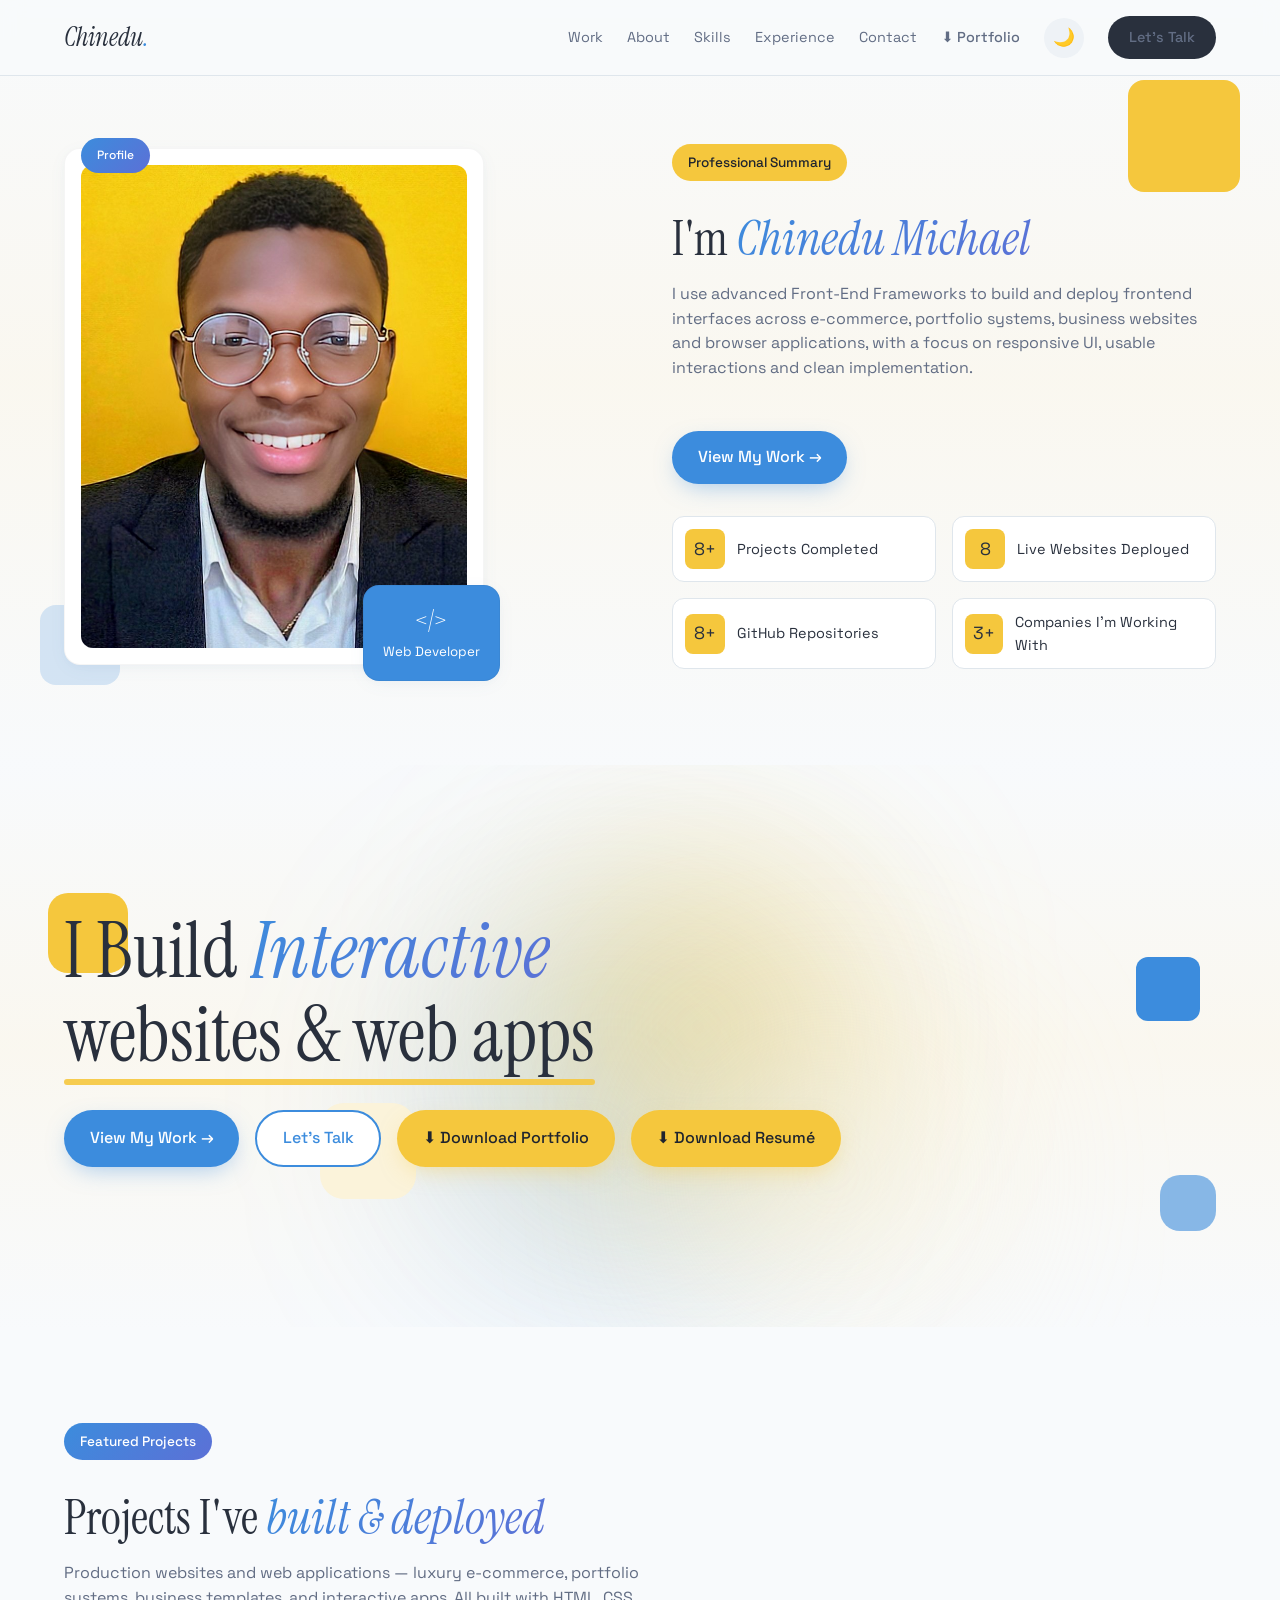
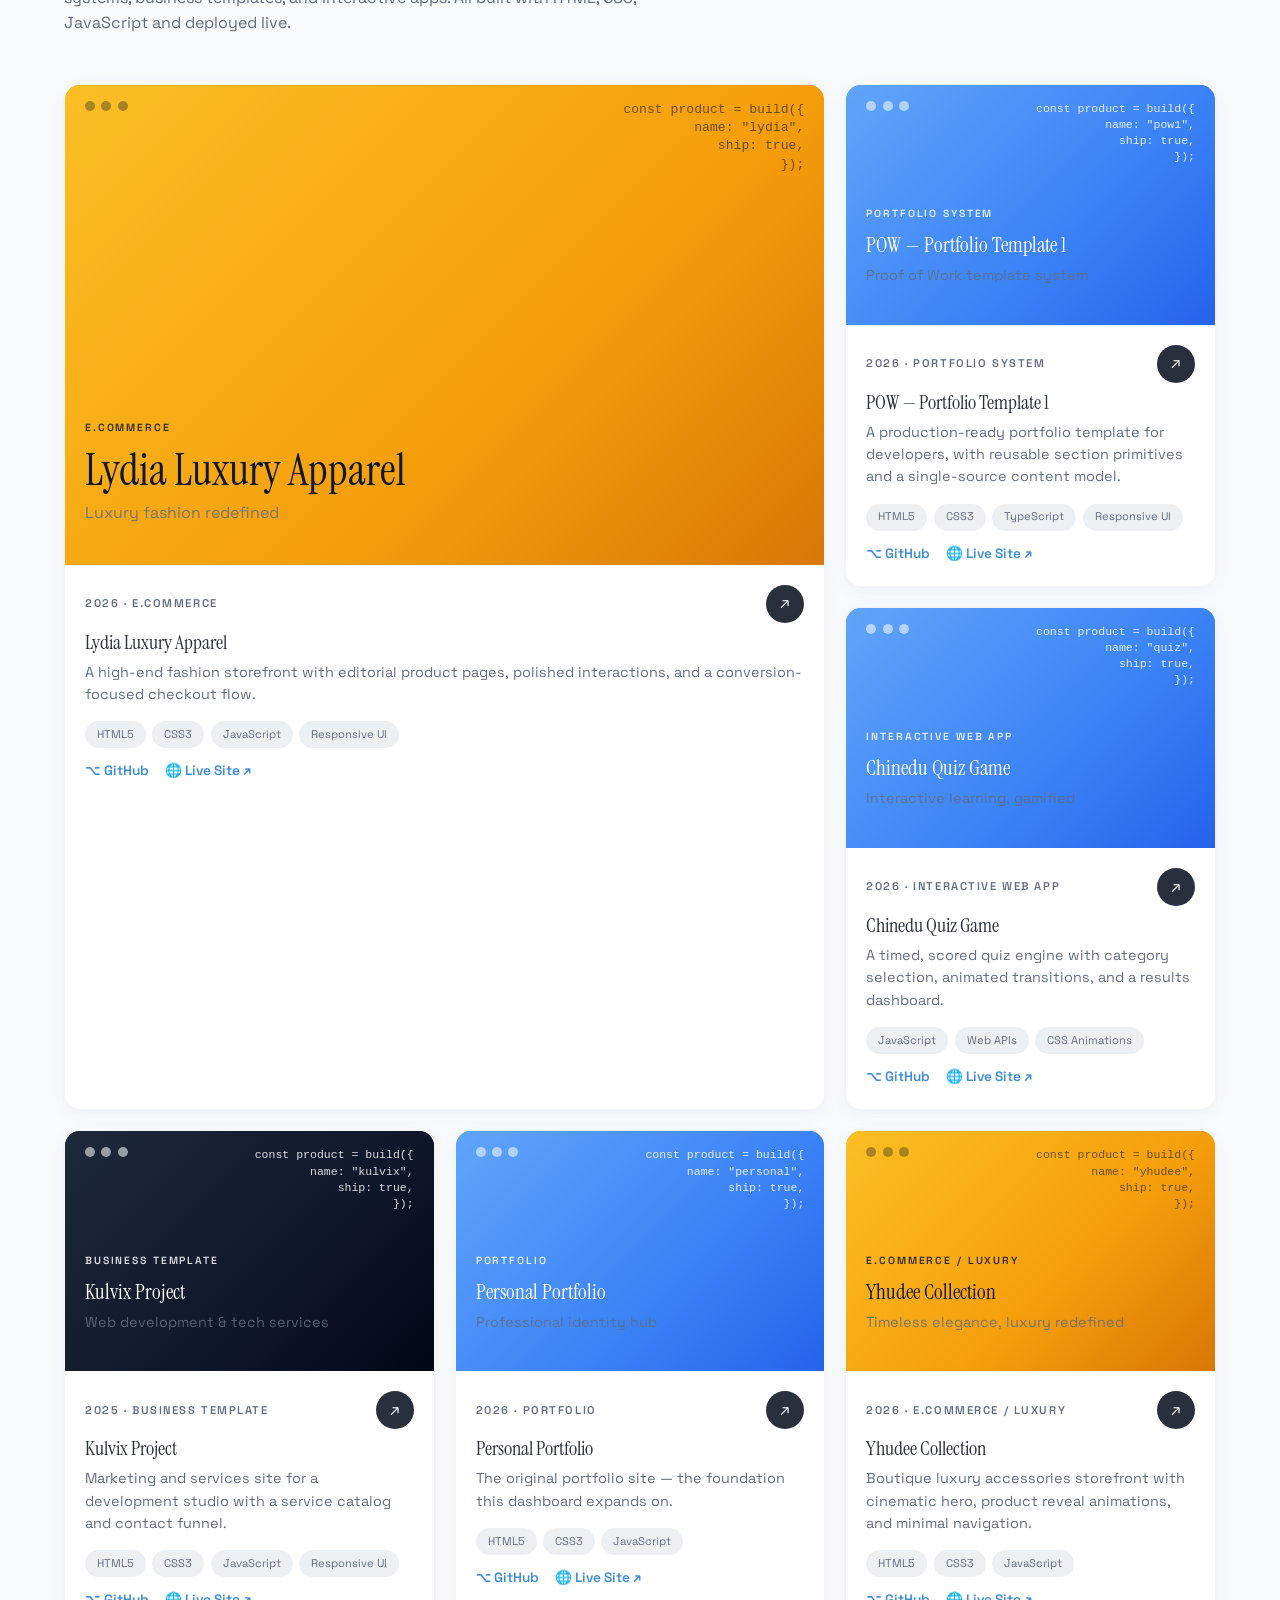
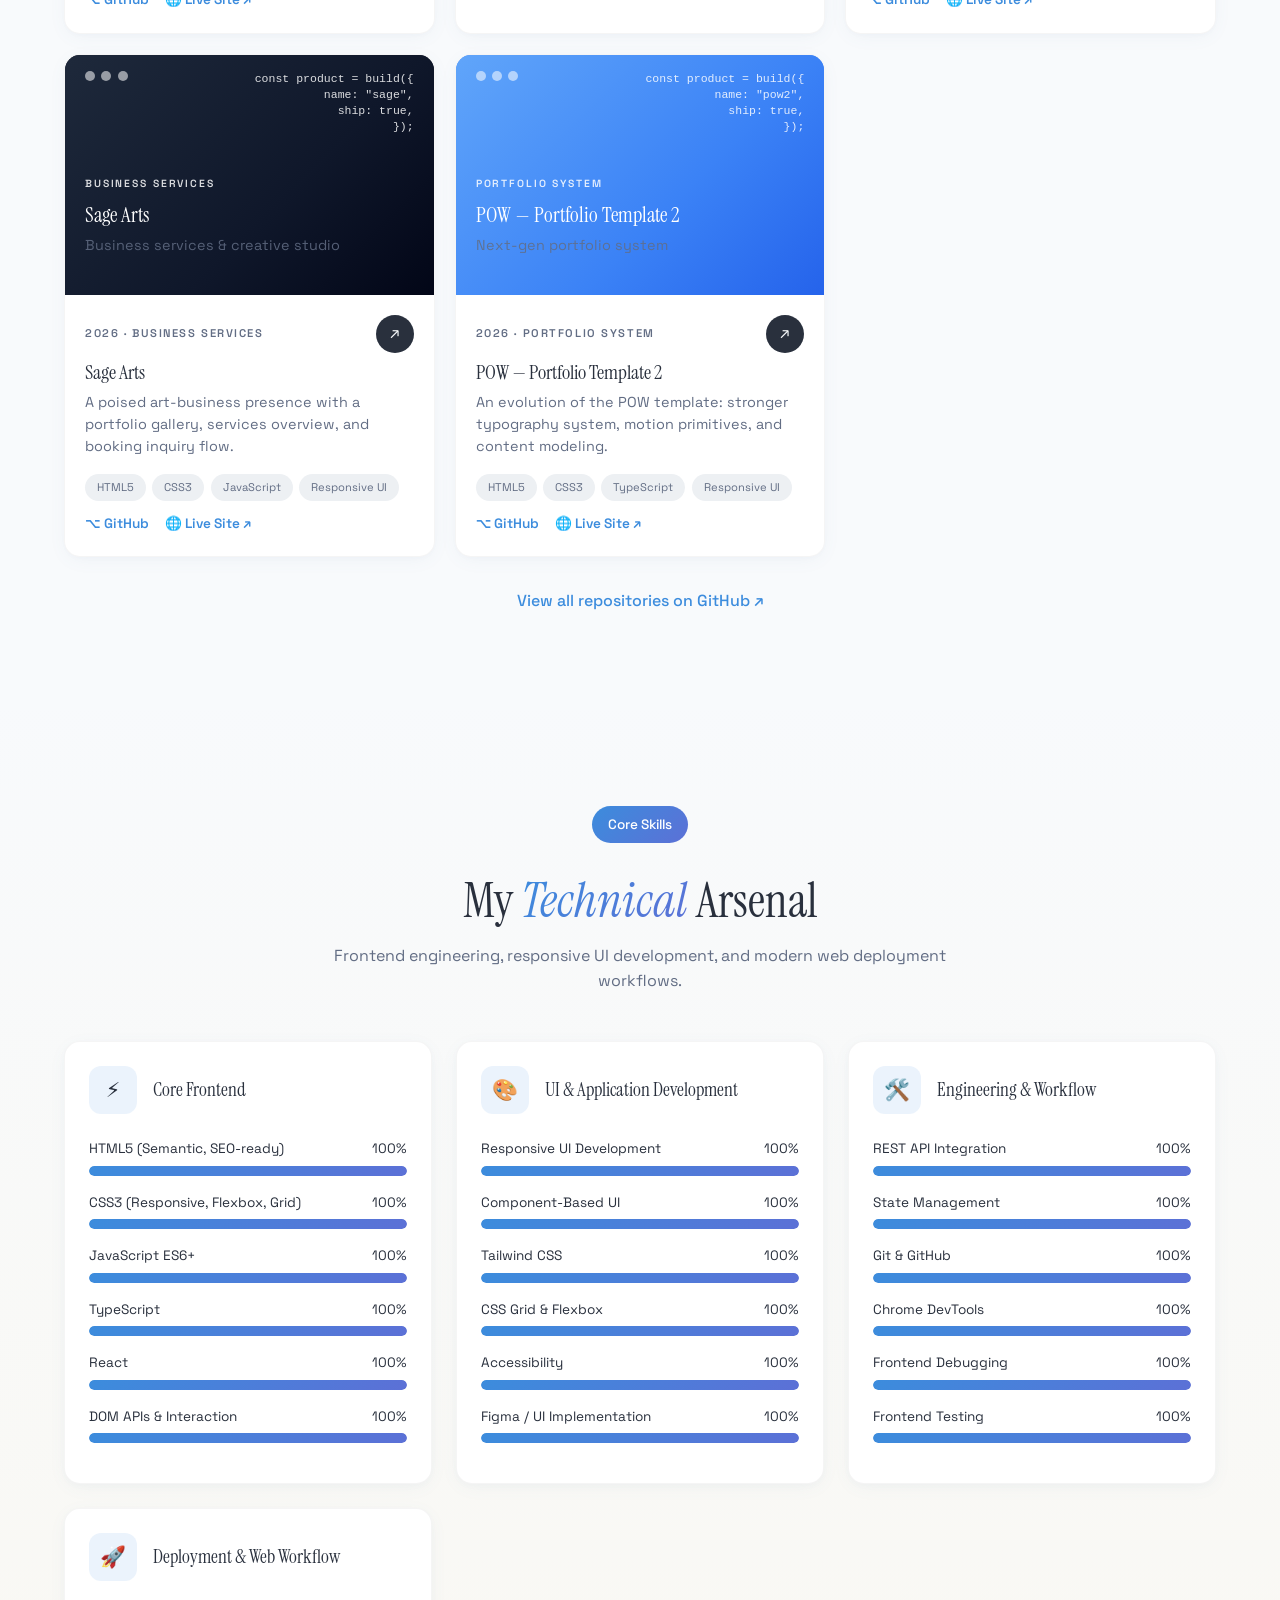
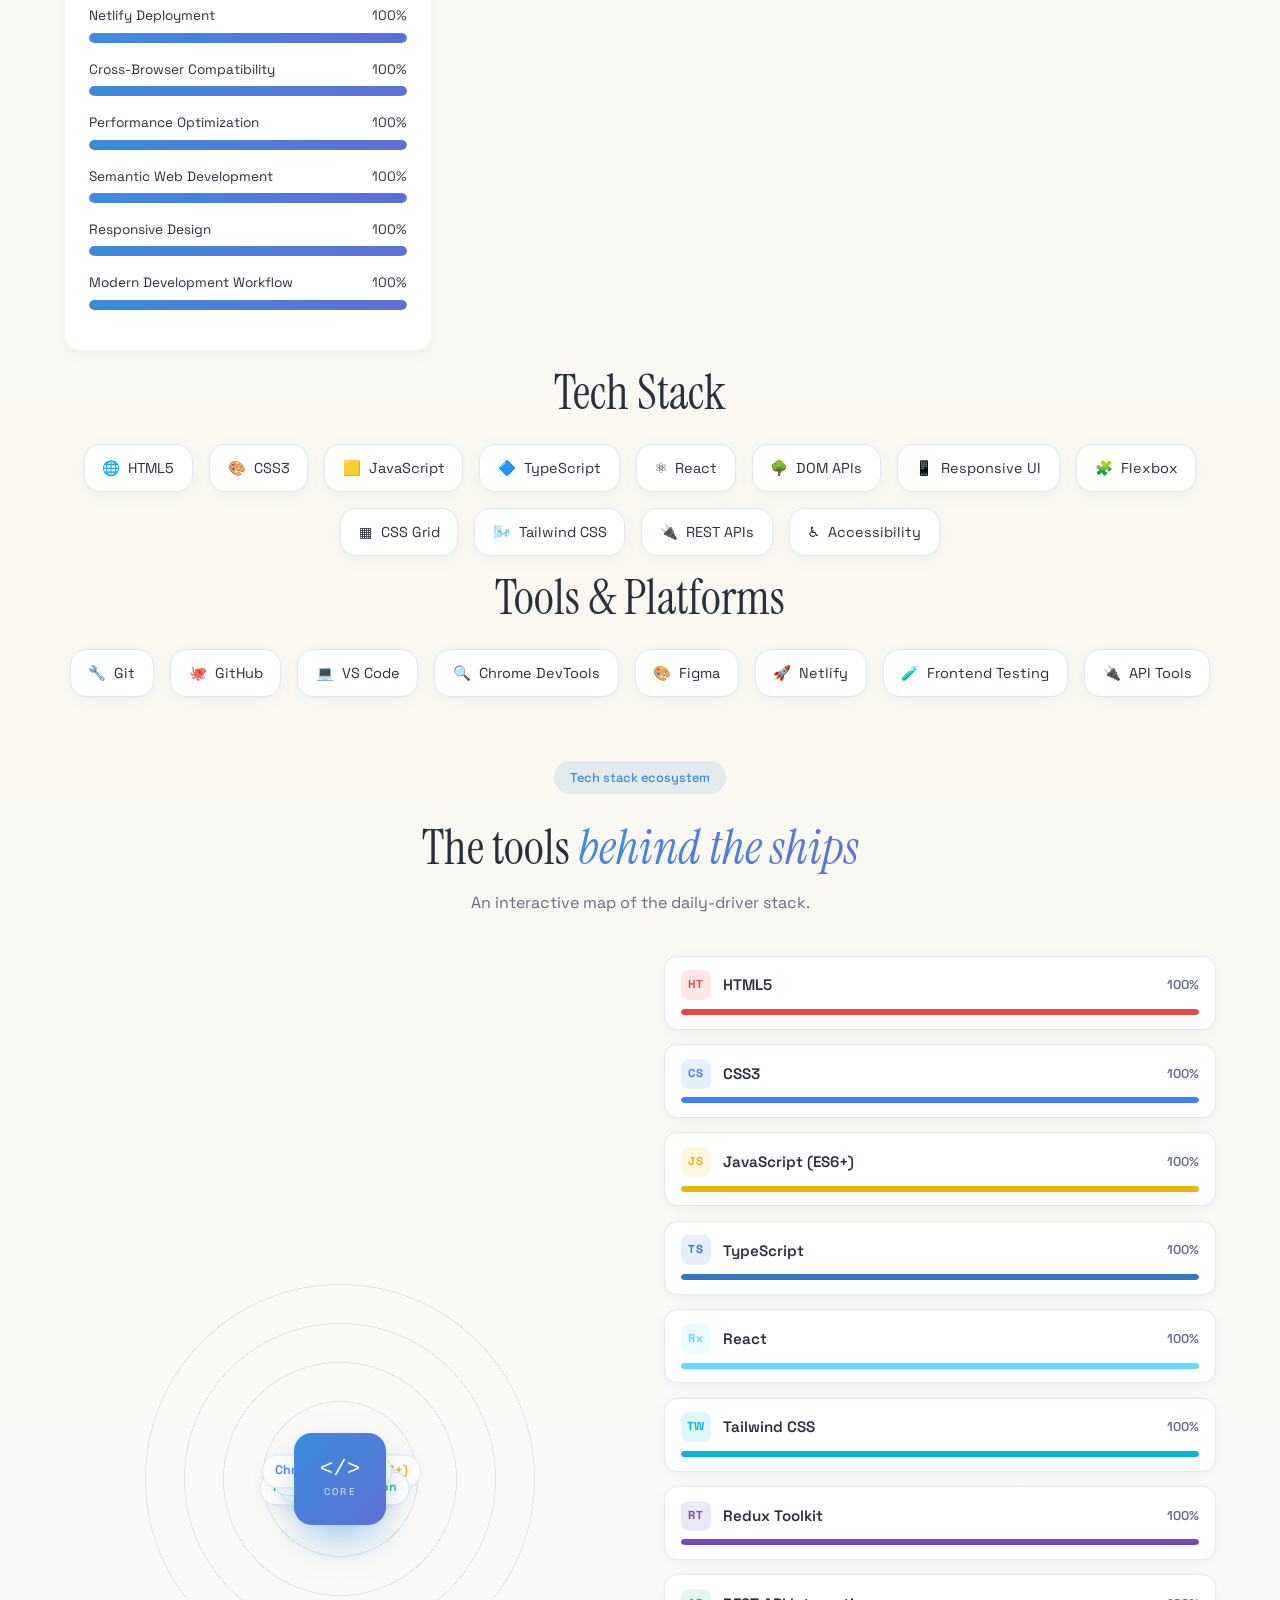
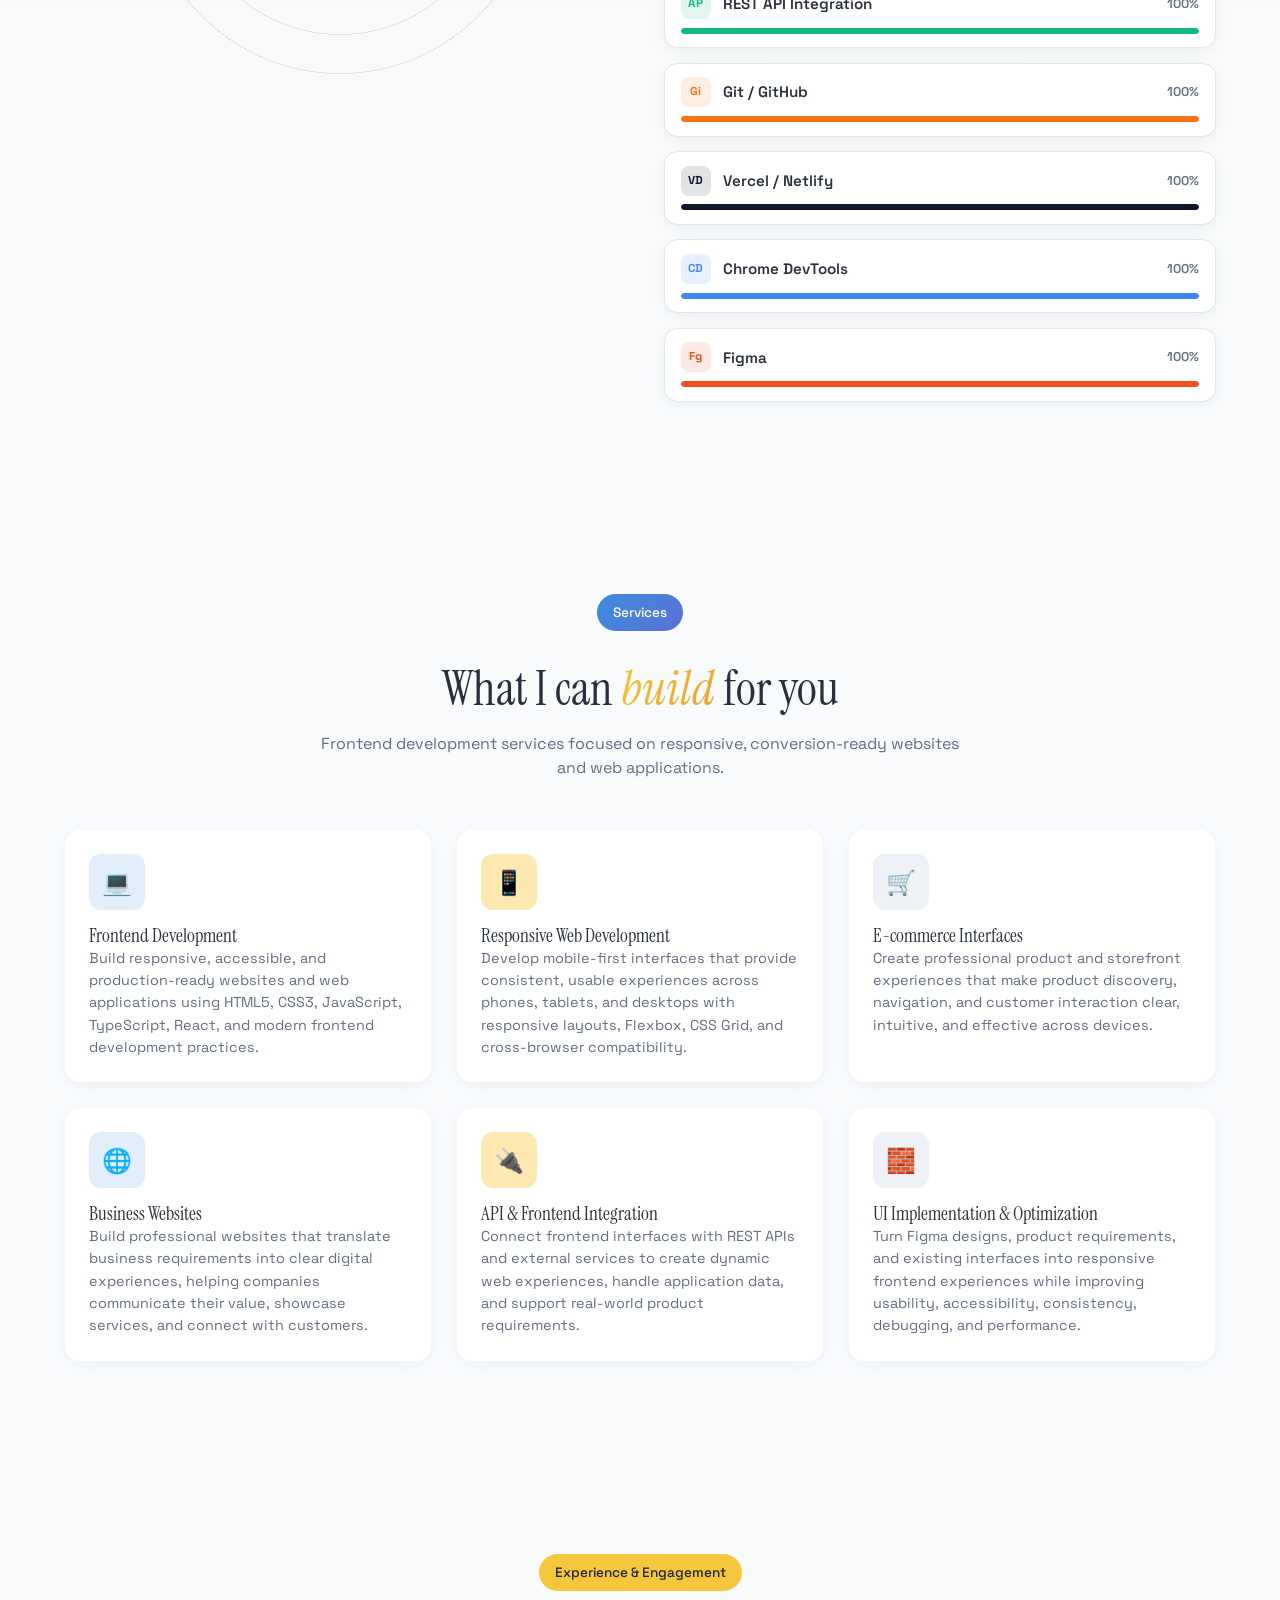
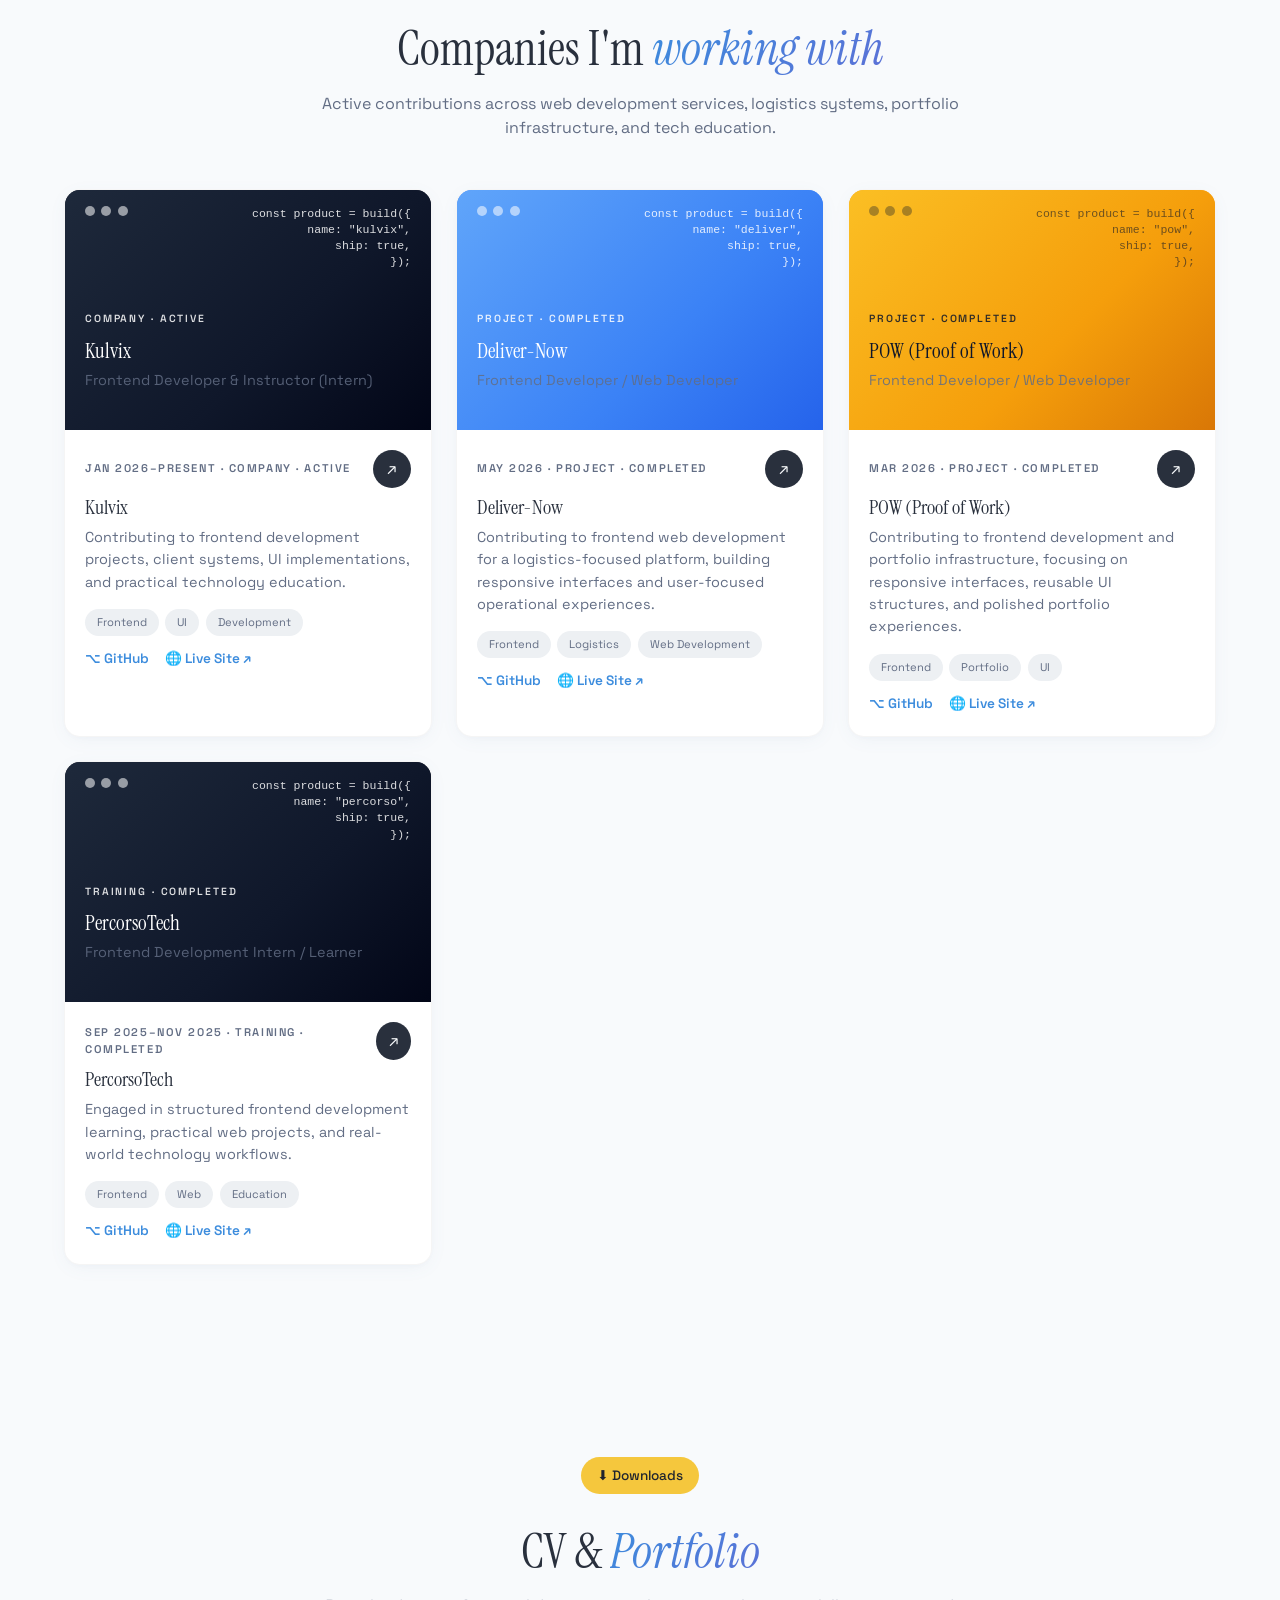
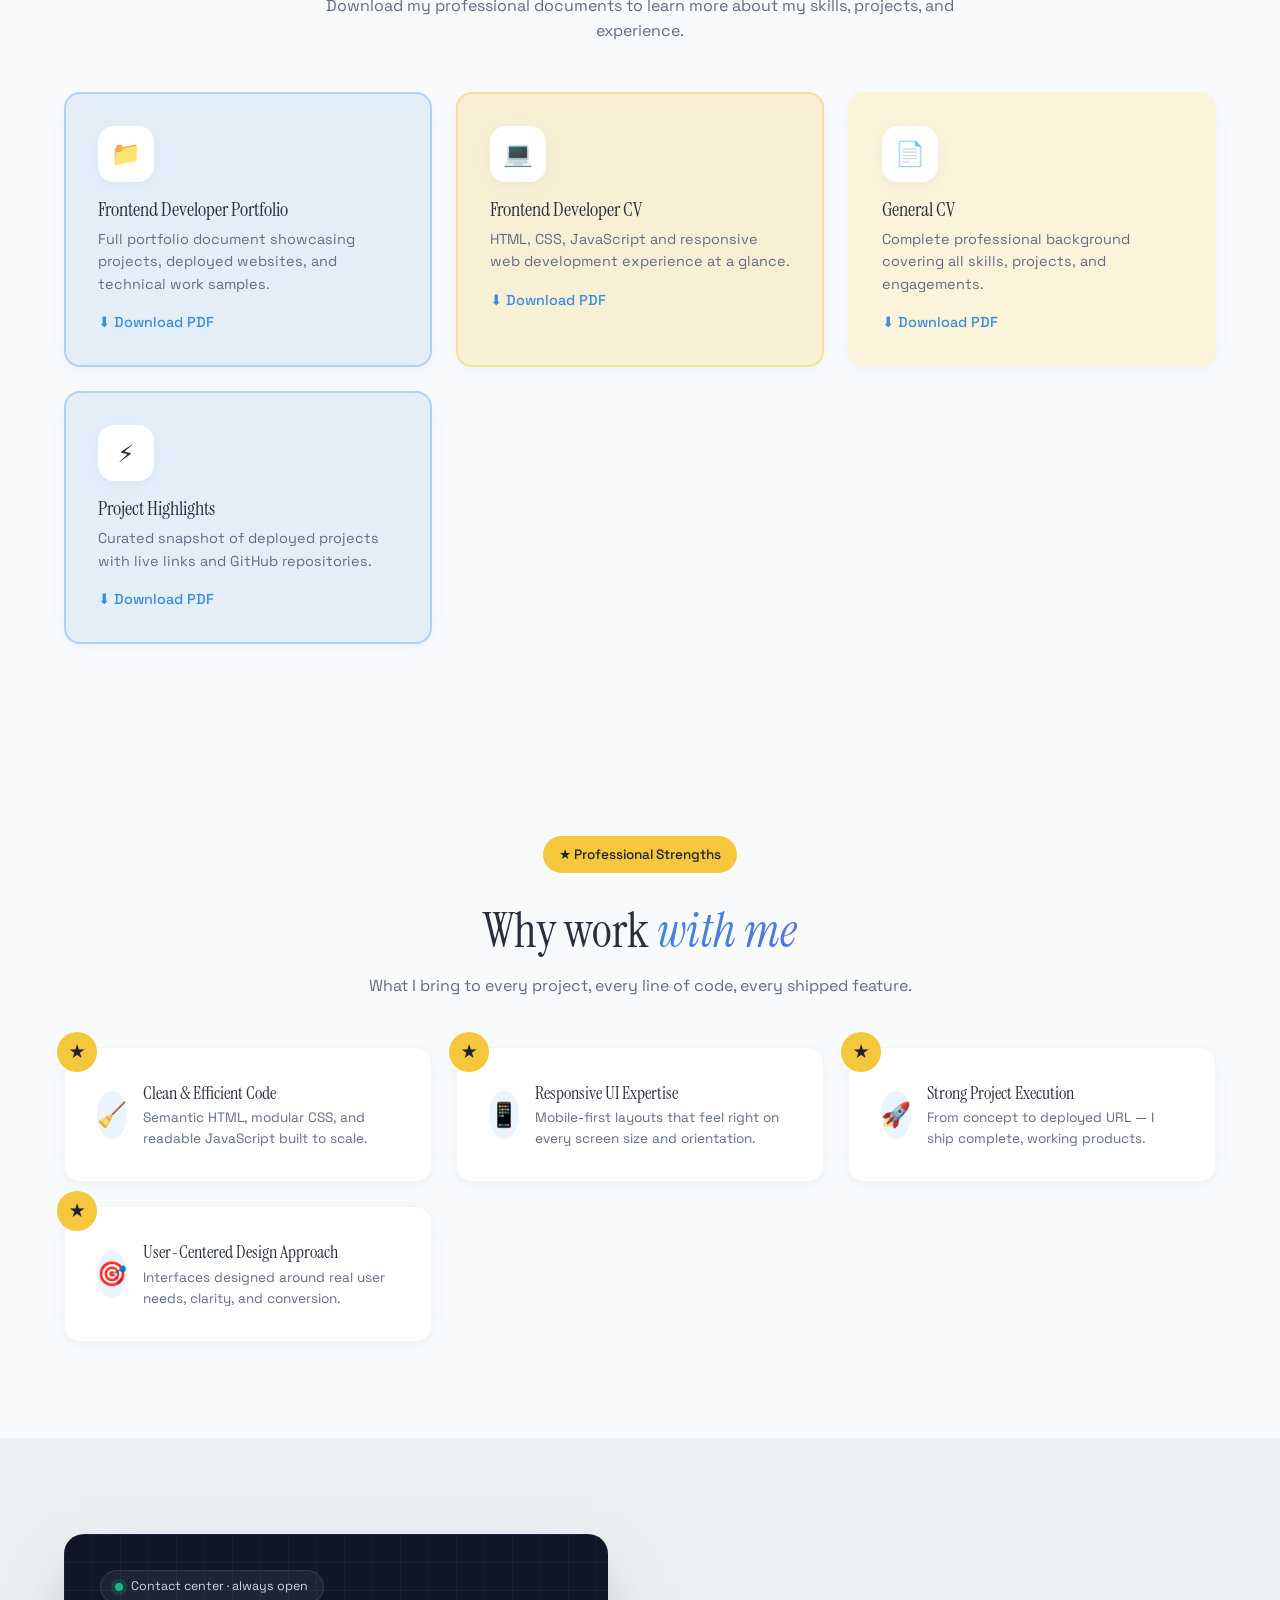
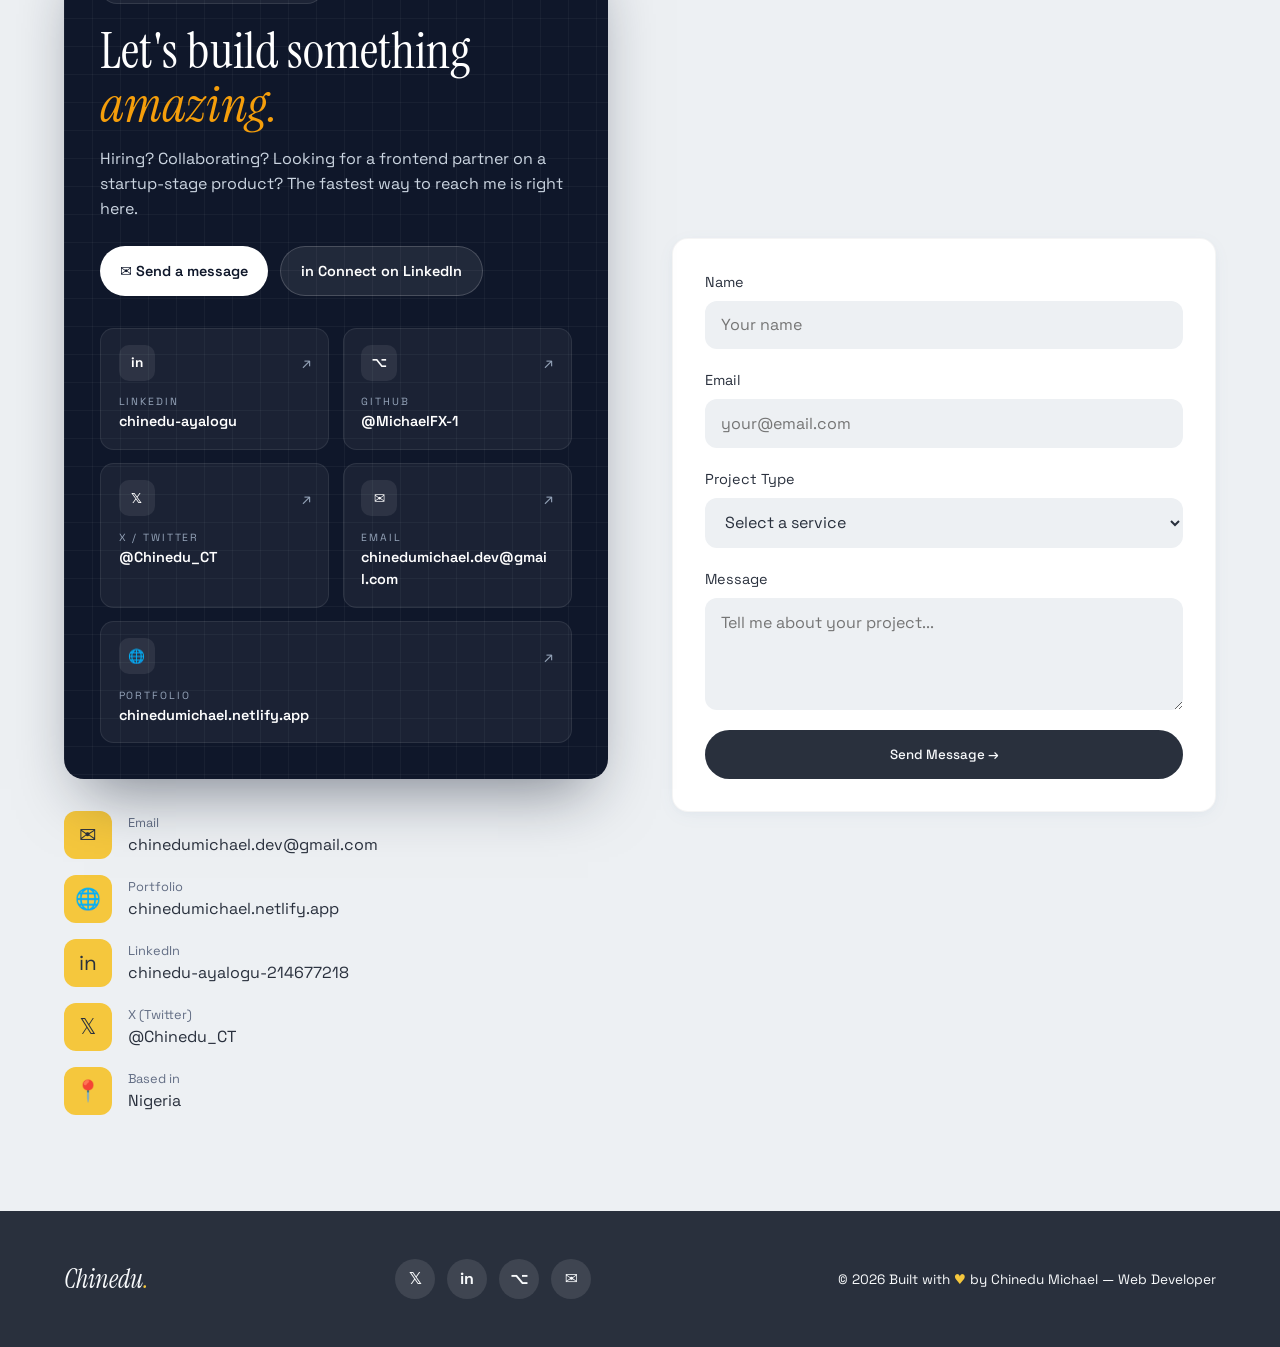
==== commit f9838248: "update" ====
--- a/index.html
+++ b/index.html
@@ -67,16 +67,18 @@
         <span class="big">&lt;/&gt;</span><br/><small>Web Developer</small>
       </div>
     </div>
-    <div>
+<div>
       <span class="badge badge-accent">Professional Summary</span>
-      <h1 class="display">Hi, I'm <em class="grad">Chinedu Michael</em></h1>
-      <p class="muted"><strong>Web Developer | Frontend Engineer | UI/UX-Focused Builder</strong></p>
-      <p class="muted">Results-driven Web Developer with hands-on experience building production-ready websites, interactive applications, and portfolio systems using HTML, CSS, and JavaScript. Adept at transforming ideas into responsive, user-focused digital experiences.</p>
+      <h1 class="display">I'm <em class="grad">Chinedu Michael</em></h1>
+      
+      <p class="muted">I use advanced Front-End Frameworks to build and deploy frontend interfaces across e-commerce, portfolio systems, business websites and browser applications, with a focus on responsive UI, usable interactions and clean implementation.</p>
       <br>
-      <p class="muted">Passionate about clean code, scalable structure, and solving real-world problems through technology.</p>
+    
       <br>
-      <p class="muted">Currently contributing to innovative projects across web development services, logistics systems, and portfolio automation platforms.</p>
+     
       </p>
+      
+            <a href="#work" class="btn-primary">View My Work →</a>
       <div class="highlights">
         <div class="hl"><span class="hl-ico">8+</span> Projects Completed</div>
         <div class="hl"><span class="hl-ico">8</span> Live Websites Deployed</div>
@@ -97,21 +99,16 @@
   <div class="floater f3"></div>
   <div class="floater f4"></div>
   <div class="container reveal">
-    <span class="badge badge-primary">✨ Available for new projects</span>
-    <h2 class="display xl">Building <em class="grad">production-ready</em><br/><span class="underline-text">websites & web apps</span></h2>
-    <p class="muted lead">Frontend Engineer crafting responsive, user-focused interfaces with HTML5, CSS3, and JavaScript. From luxury e-commerce to interactive applications and portfolio systems — I ship clean, scalable code that performs.</p>
+  
+    <h2 class="display xl">I Build <em class="grad">Interactive</em><br/><span class="underline-text">websites & web apps</span></h2>
+   
     <div class="cta-row">
       <a href="#work" class="btn-primary">View My Work →</a>
       <a href="#contact" class="btn-outline">Let's Talk</a>
       <a href="/chinedu-michael-portfolio/downloads/Chinedu Michael Portfolio.pdf" download class="btn-accent">⬇ Download Portfolio</a>
       <a href="/chinedu-michael-portfolio/downloads/Chinedu Michael C.V (1).pdf" download class="btn-accent">⬇ Download Resumé</a>
     </div>
-    <div class="stats">
-      <div class="stat"><div class="ico">💻</div><div class="num">8+</div><div class="lbl">Projects Completed</div></div>
-      <div class="stat"><div class="ico">🌐</div><div class="num">8</div><div class="lbl">Sites Deployed</div></div>
-      <div class="stat"><div class="ico">🐙</div><div class="num">8+</div><div class="lbl">GitHub Repos</div></div>
-      <div class="stat"><div class="ico">🚀</div><div class="num">3+</div><div class="lbl">Companies</div></div>
-    </div>
+   
   </div>
 </section>
 
--- a/styles.css
+++ b/styles.css
@@ -84,7 +84,7 @@
 .badge-accent { background: var(--accent); color: var(--accent-fg); }
 
 .btn-primary, .btn-outline, .btn-accent, .btn-dark, .link-accent {
-  display: inline-flex; align-items: center; gap: .5rem; padding: .85rem 1.6rem;
+  display: inline-flex; align-items: center; gap: .5rem; padding: .9rem 1.6rem;
   border-radius: 999px; font-weight: 500; cursor: pointer; border: 0; font-family: var(--font-body);
   transition: transform .2s, box-shadow .2s, background .2s, color .2s, gap .2s;
 }
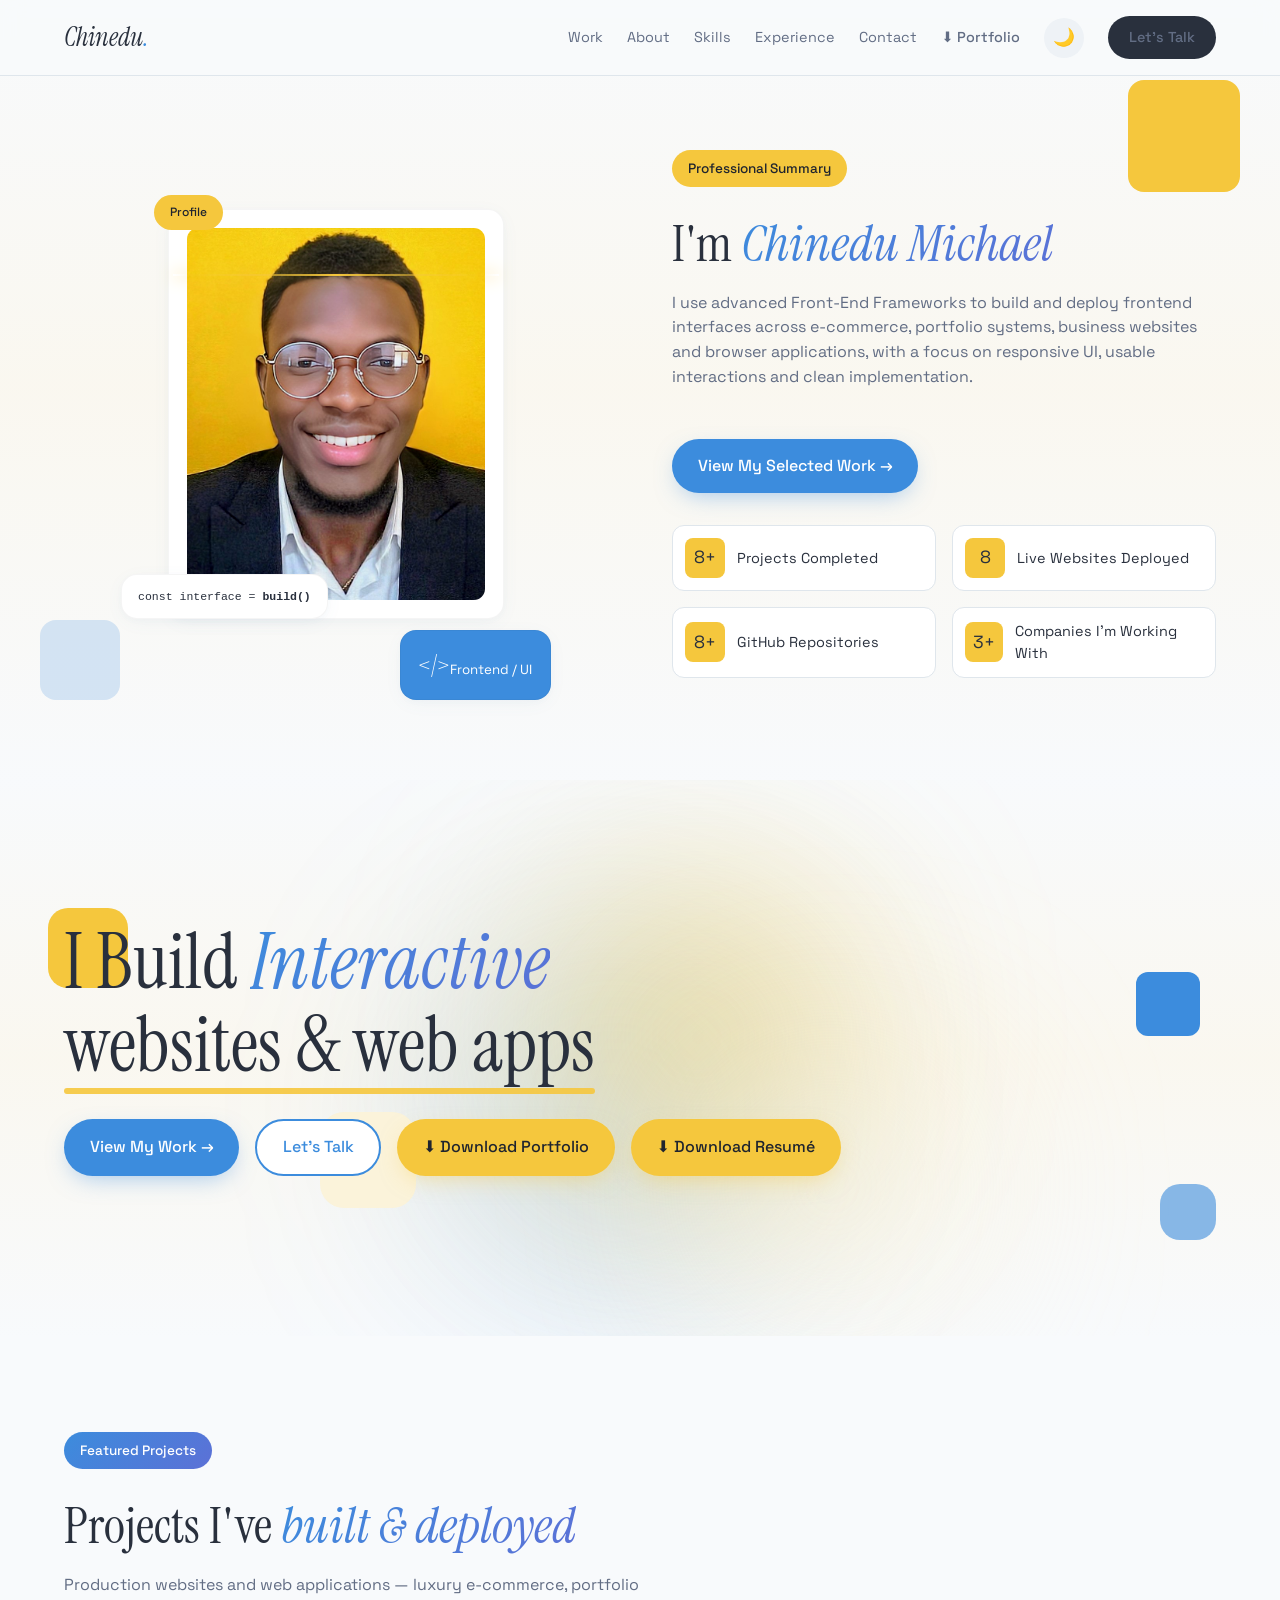
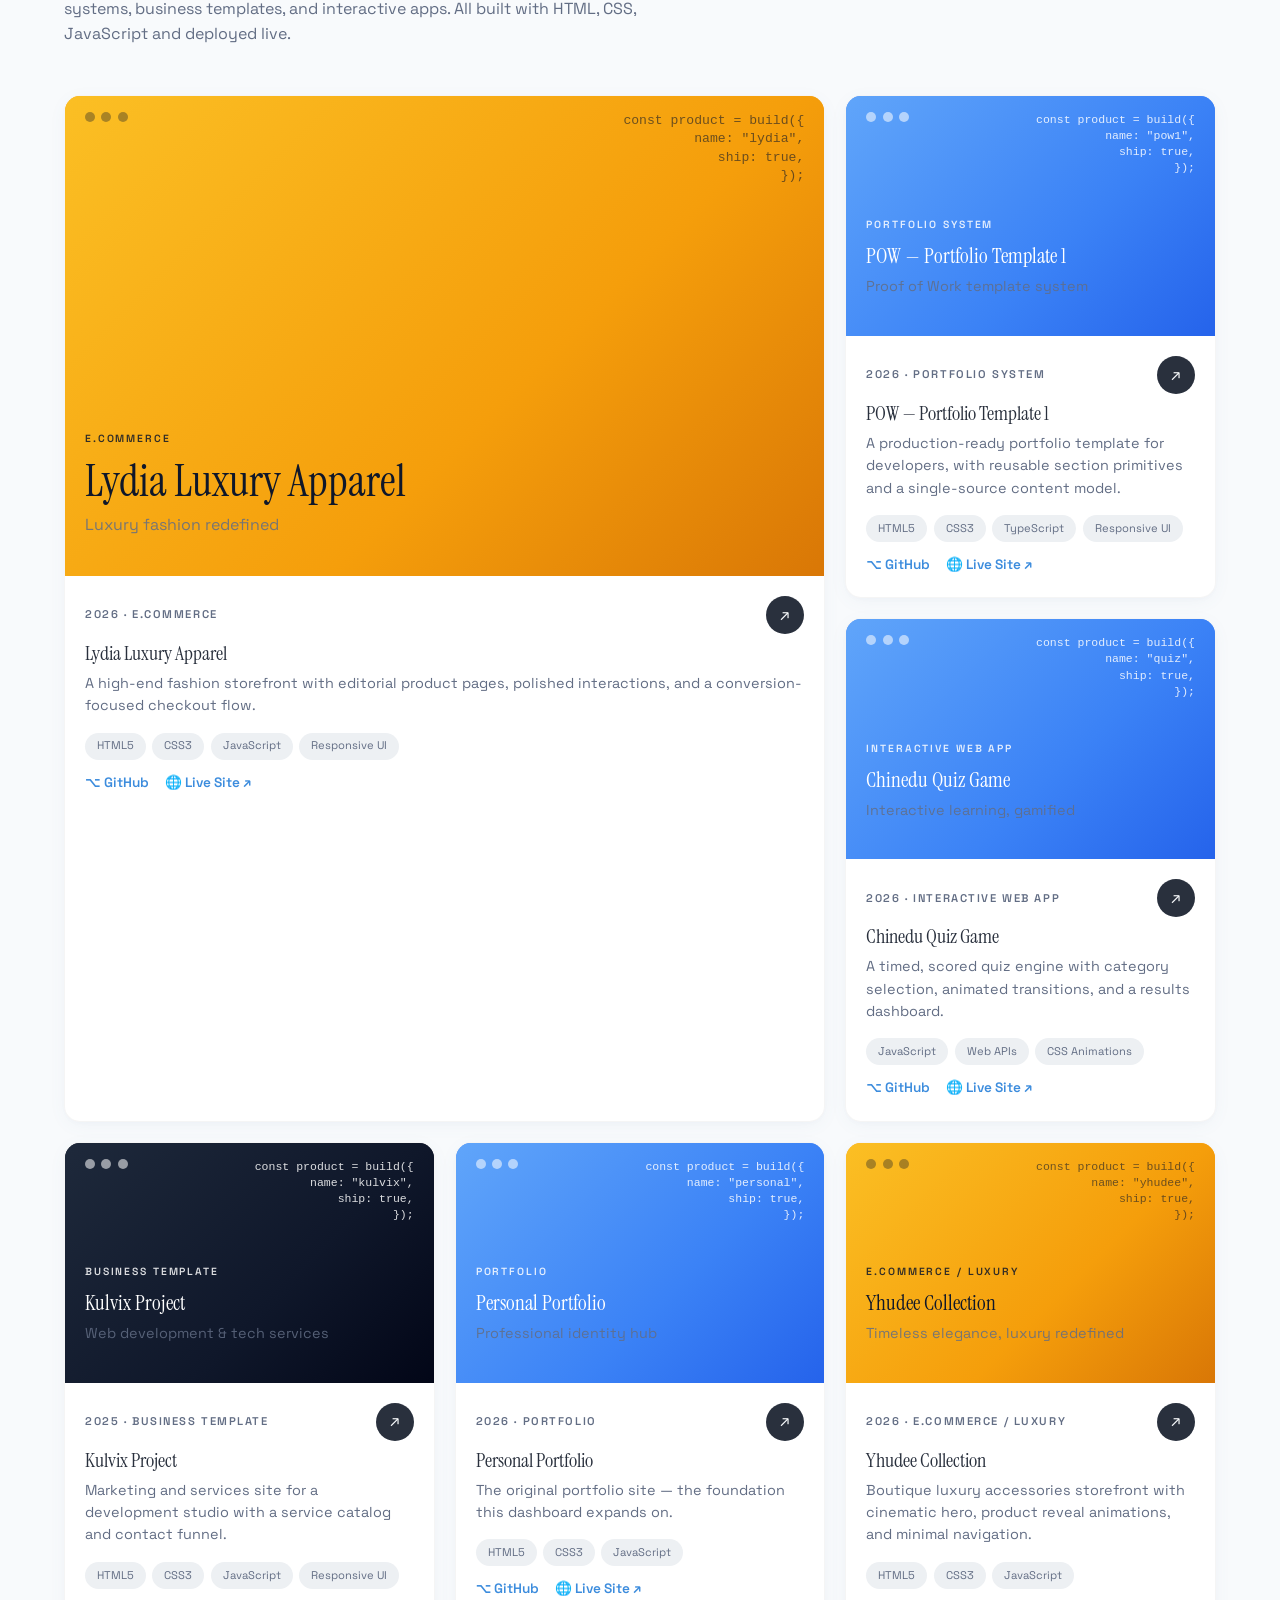
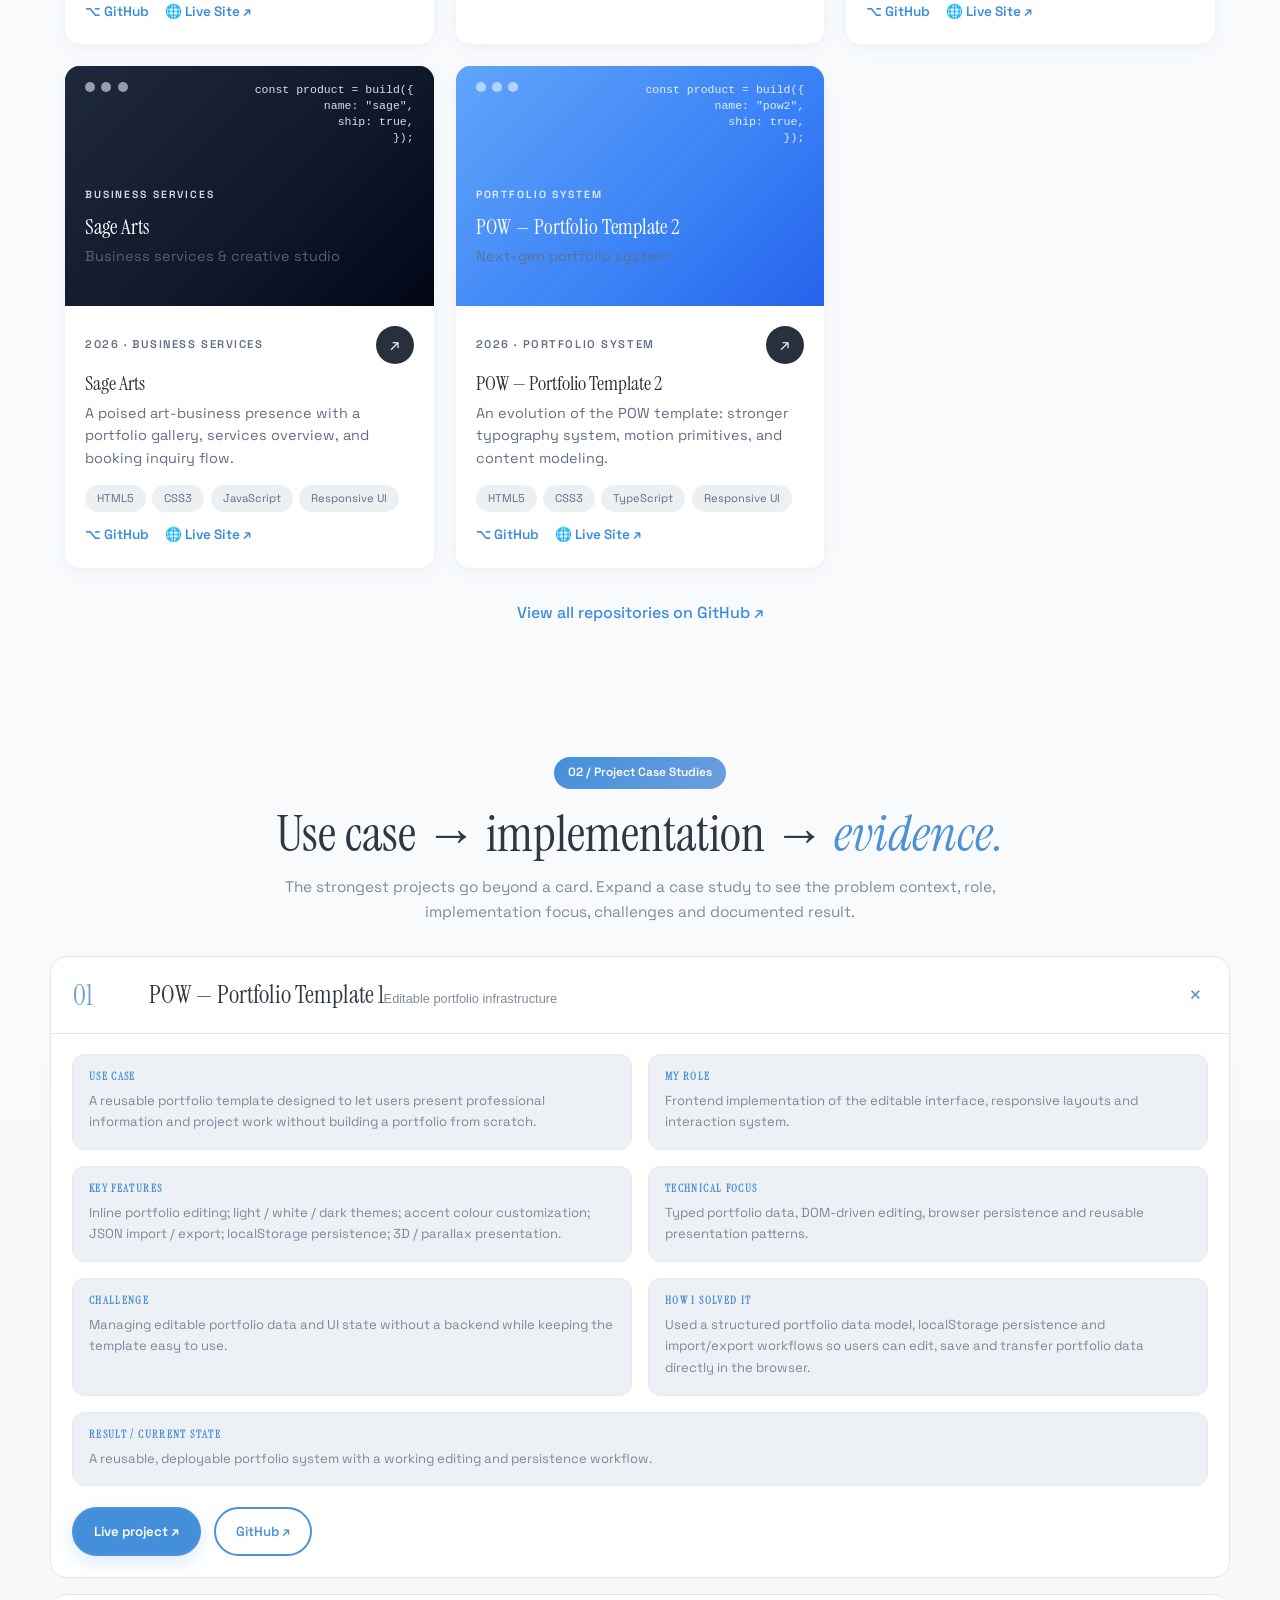
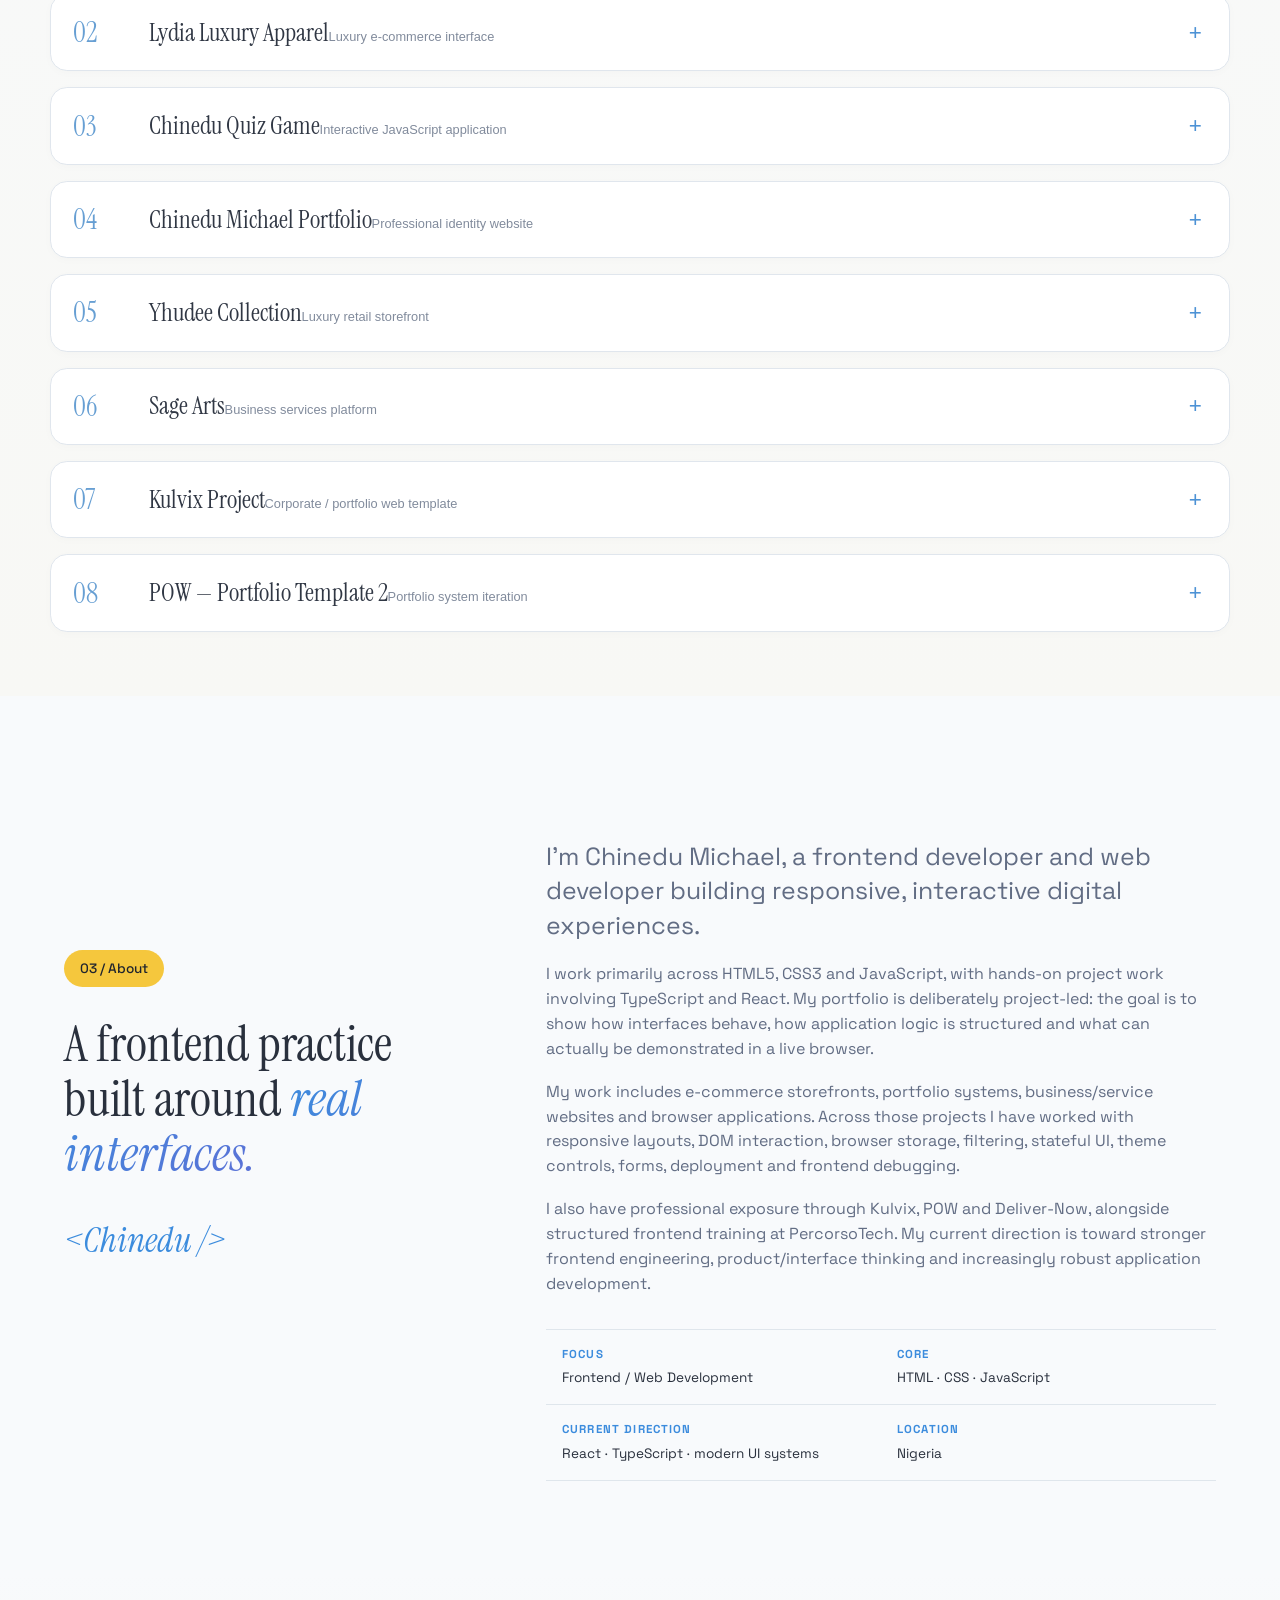
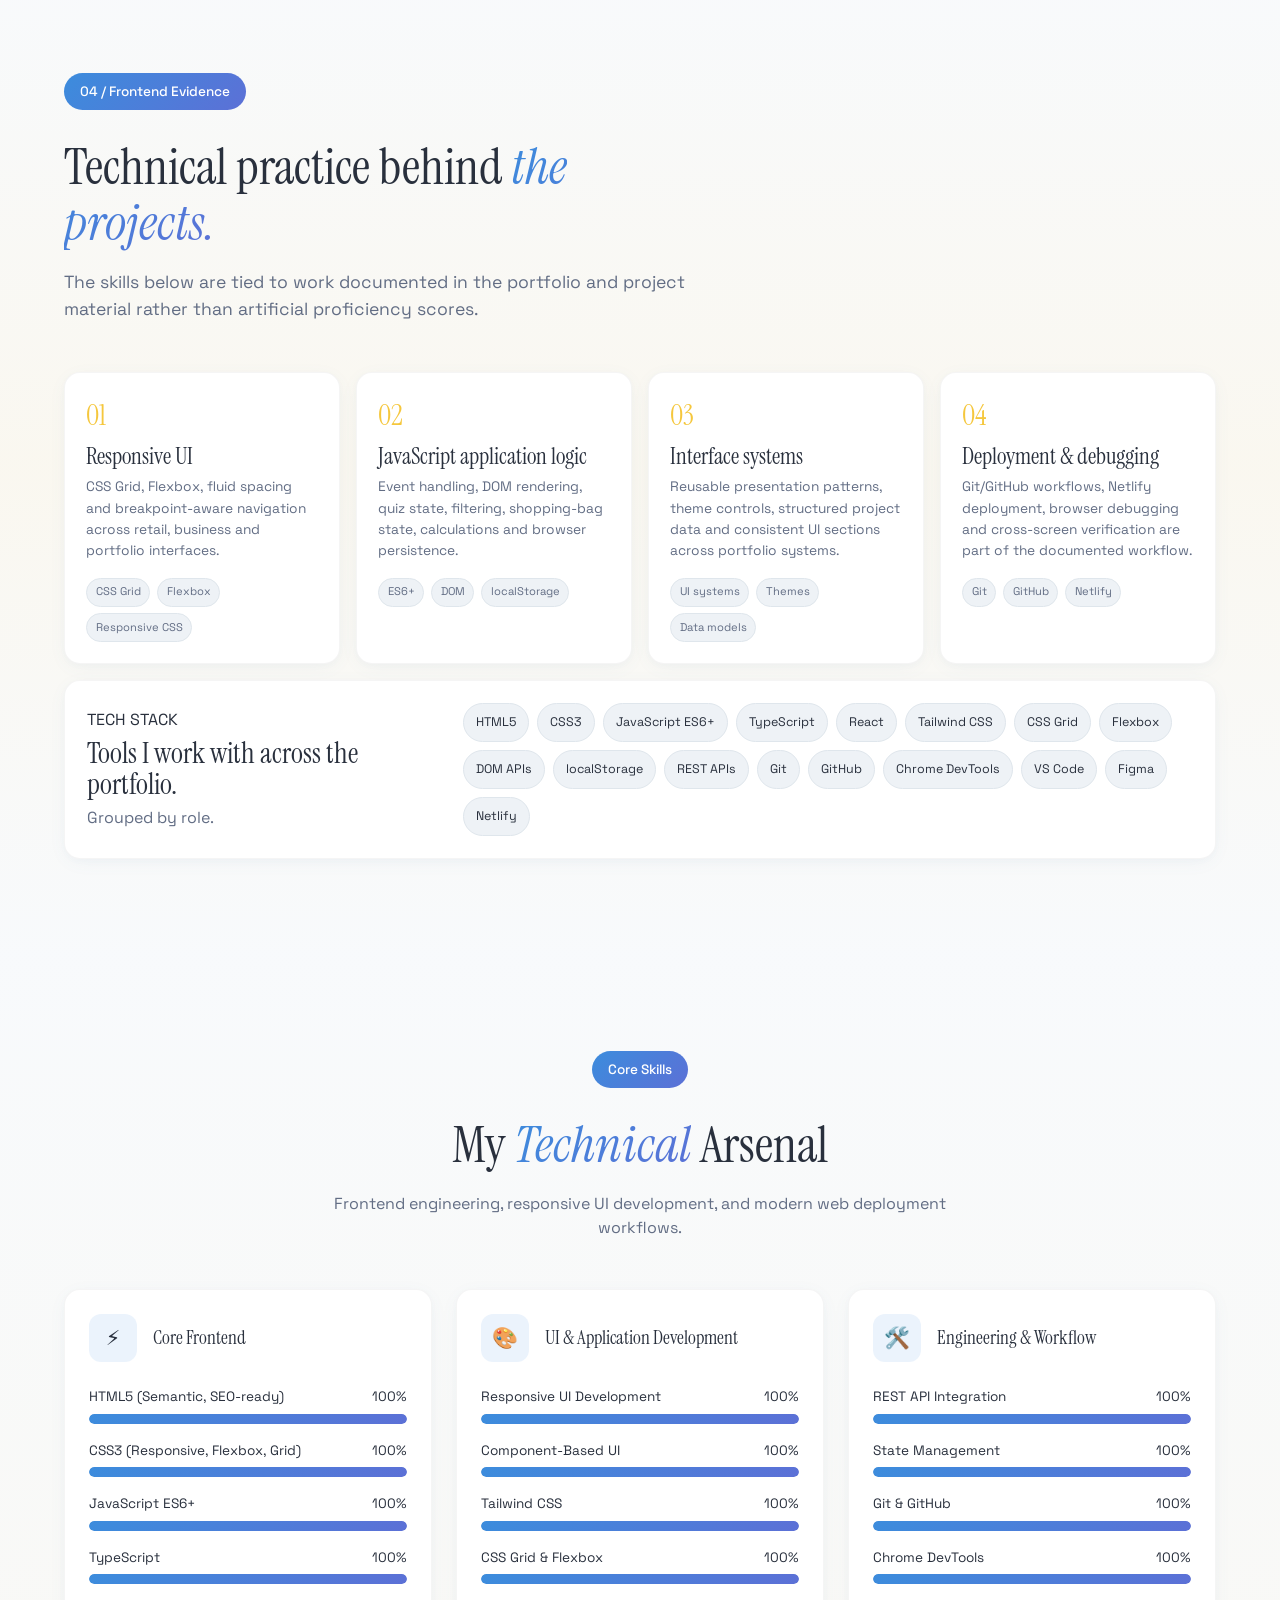
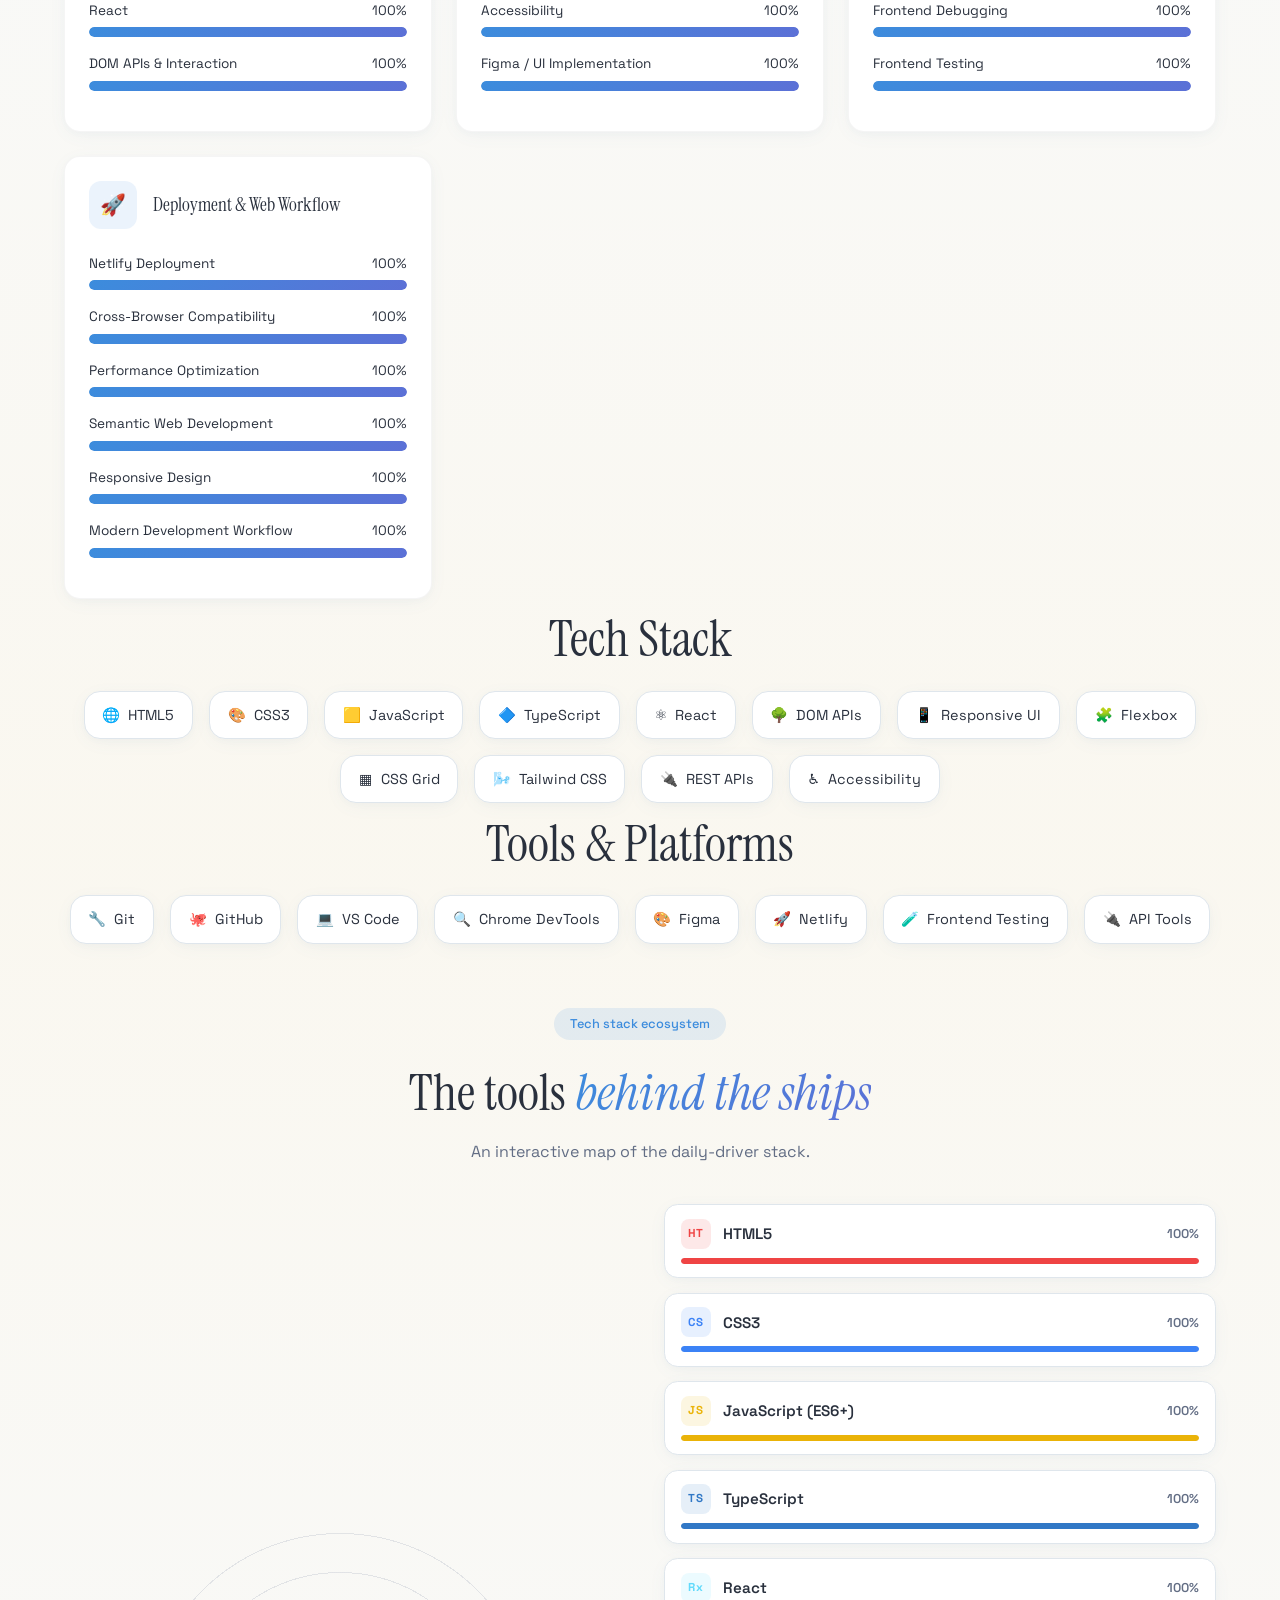
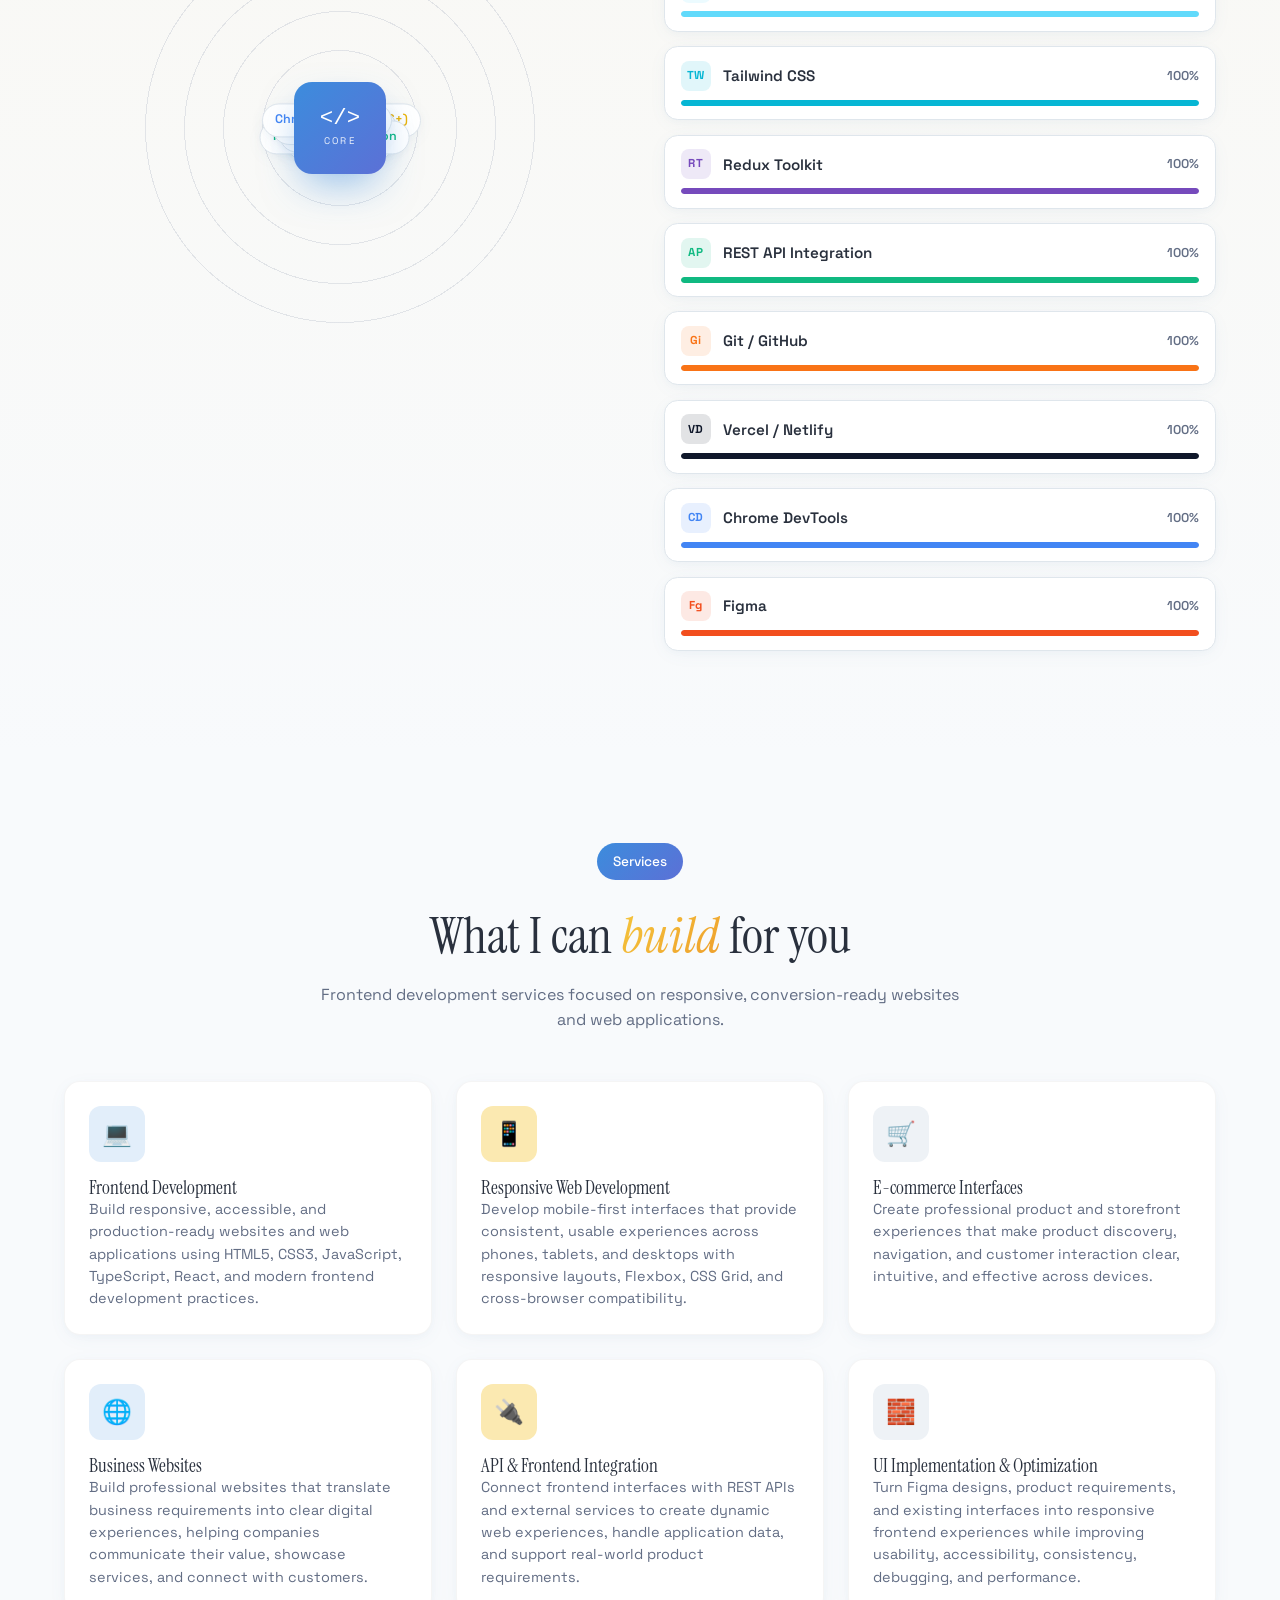
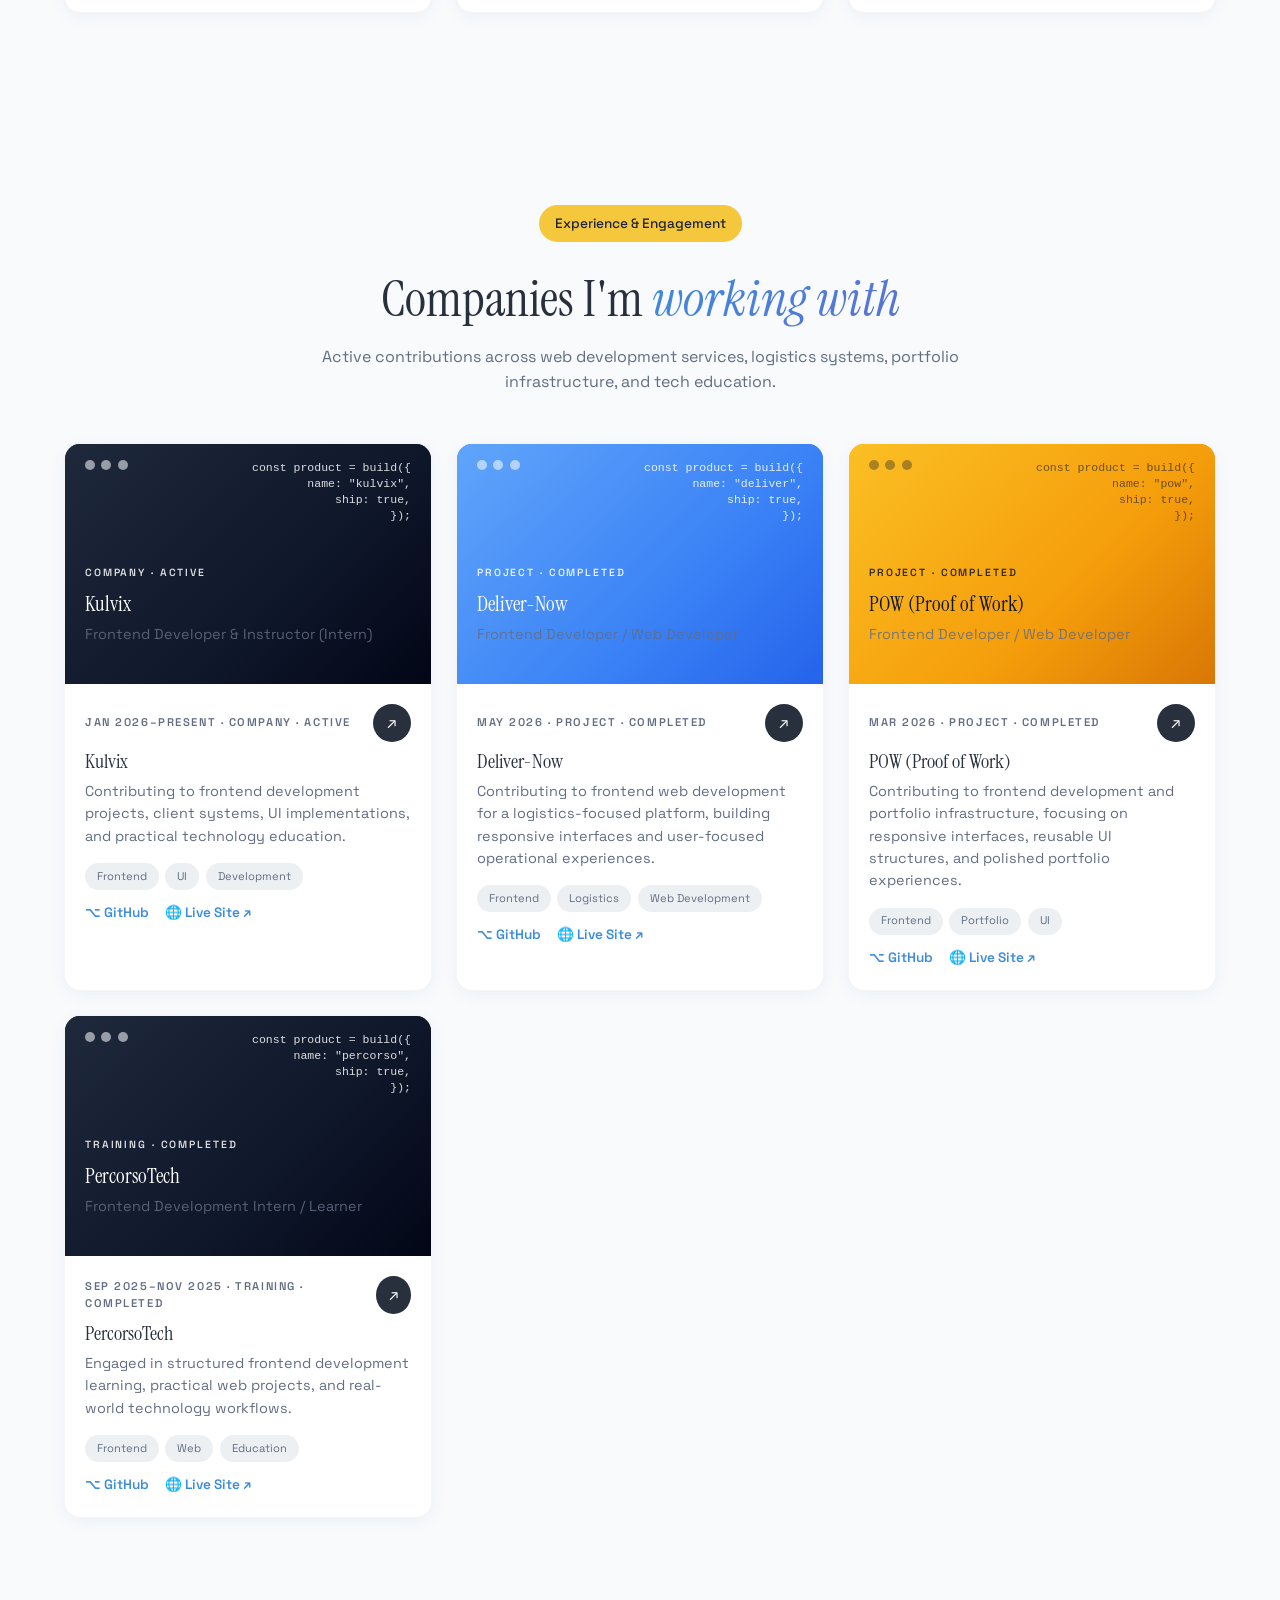
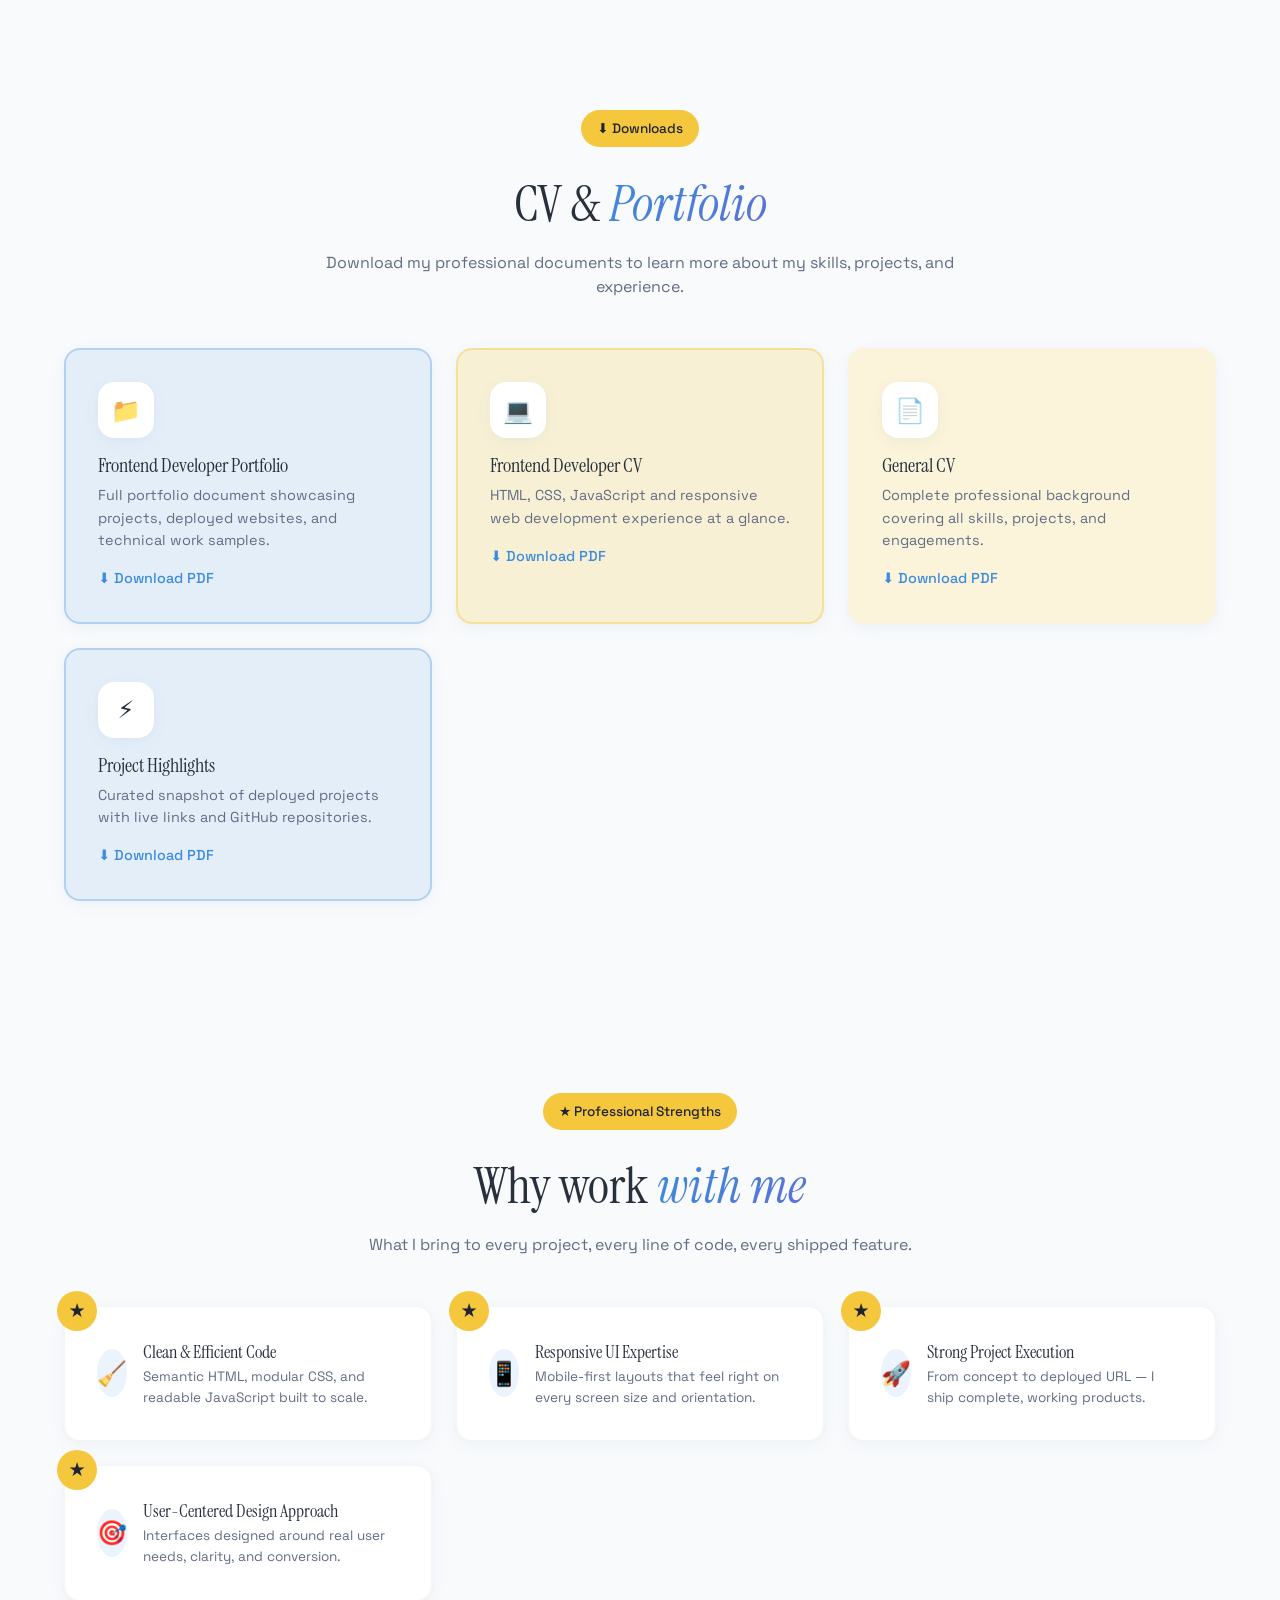
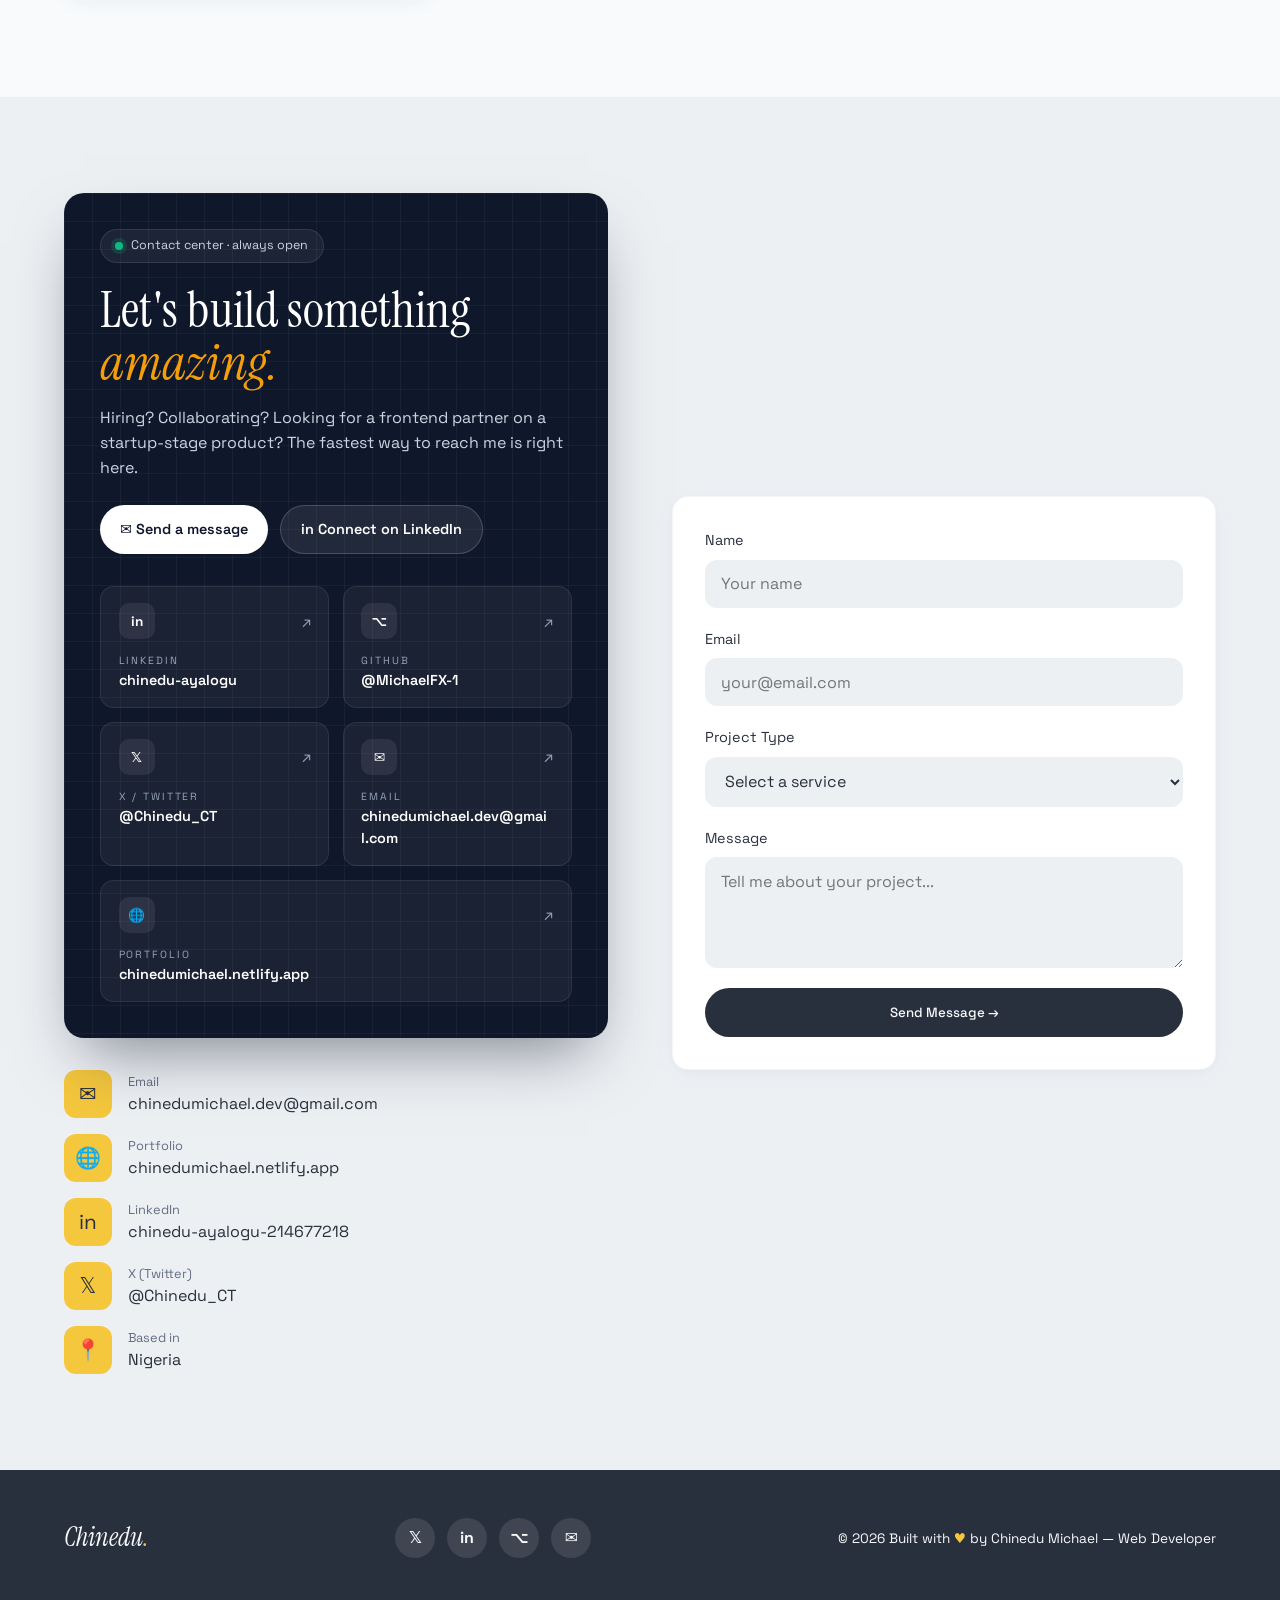
==== commit 1e9c1632: "update" ====
--- a/index.html
+++ b/index.html
@@ -17,7 +17,7 @@
 <link rel="preconnect" href="https://fonts.googleapis.com">
 <link rel="preconnect" href="https://fonts.gstatic.com" crossorigin>
 <link href="https://fonts.googleapis.com/css2?family=Instrument+Serif:ital@0;1&family=Space+Grotesk:wght@300;400;500;600;700&display=swap" rel="stylesheet">
-<link rel="stylesheet" href="styles.css" />
+<link rel="stylesheet" href="styles.css"/>
 <script type="application/ld+json">
 {
   "@context":"https://schema.org",
@@ -58,15 +58,20 @@
   <div class="shape shape-1"></div>
   <div class="shape shape-2"></div>
   <div class="container grid-2 reveal">
-    <div class="about-img-wrap">
-      <div class="floating-card profile-frame">
-        <span class="badge badge-primary profile-badge">Profile</span>
-        <img src="/chinedu-michael-portfolio/assets/profile-photo.jpg" alt="Chinedu Michael — Web Developer" />
-      </div>
-      <div class="floating-card web3-badge">
-        <span class="big">&lt;/&gt;</span><br/><small>Web Developer</small>
-      </div>
-    </div>
+   <div class="hero-visual">
+  <div class="profile-stage">
+    <!-- Scrolling horizontal scan line -->
+    <div class="scan-line"></div>
+    <div class="profile-glow"></div>
+    <div class="floating-card profile-frame">
+      <span class="badge badge-accent profile-badge">Profile</span>
+      <img src="/chinedu-michael-portfolio/assets/profile-photo.jpg" alt="Chinedu Michael — Web Developer">
+    </div>
+    <div class="floating-card web3-badge"><span class="big">&lt;/&gt;</span><small>Frontend / UI</small></div>
+    <div class="floating-card code-float"><span>const</span> interface = <strong>build()</strong></div>
+  </div>
+</div>
+
 <div>
       <span class="badge badge-accent">Professional Summary</span>
       <h1 class="display">I'm <em class="grad">Chinedu Michael</em></h1>
@@ -78,9 +83,9 @@
      
       </p>
       
-            <a href="#work" class="btn-primary">View My Work →</a>
+            <a href="#work" class="btn-primary">View My Selected Work →</a>
       <div class="highlights">
-        <div class="hl"><span class="hl-ico">8+</span> Projects Completed</div>
+        <a href="#work" class="hl"><span class="hl-ico">8+</span> Projects Completed</a>
         <div class="hl"><span class="hl-ico">8</span> Live Websites Deployed</div>
         <div class="hl"><span class="hl-ico">8+</span> GitHub Repositories</div>
         <div class="hl"><span class="hl-ico">3+</span> Companies I'm Working With</div>
@@ -126,6 +131,76 @@
 </section>
 
 <!-- SKILLS -->
+
+<!-- Project Case Studies section: insert where you want this section to appear. -->
+<section id="case-studies" class="cm-case-studies">
+  <div class="cm-case-container">
+    <header class="cm-case-heading">
+      <span class="cm-case-badge">02 / Project Case Studies</span>
+      <h2>Use case → implementation → <em>evidence.</em></h2>
+      <p>The strongest projects go beyond a card. Expand a case study to see the problem context, role, implementation focus, challenges and documented result.</p>
+    </header>
+    <div class="cm-case-list" id="cmCaseStudies"></div>
+  </div>
+</section>
+<!-- Load project-case-studies.css and project-case-studies.js after this markup. -->
+
+
+
+
+
+
+
+
+
+
+
+
+
+
+
+
+<section id="about" class="section about">
+  <div class="container about-grid">
+    <div class="about-sticky reveal">
+      <span class="badge badge-accent">03 / About</span>
+      <h2 class="display">A frontend practice built around <em class="grad">real interfaces.</em></h2>
+      <div class="about-signature">&lt;Chinedu /&gt;</div>
+    </div>
+    <div class="about-body reveal">
+      <p class="about-lead">I’m Chinedu Michael, a frontend developer and web developer building responsive, interactive digital experiences.</p>
+      <p>I work primarily across HTML5, CSS3 and JavaScript, with hands-on project work involving TypeScript and React. My portfolio is deliberately project-led: the goal is to show how interfaces behave, how application logic is structured and what can actually be demonstrated in a live browser.</p>
+      <p>My work includes e-commerce storefronts, portfolio systems, business/service websites and browser applications. Across those projects I have worked with responsive layouts, DOM interaction, browser storage, filtering, stateful UI, theme controls, forms, deployment and frontend debugging.</p>
+      <p>I also have professional exposure through Kulvix, POW and Deliver-Now, alongside structured frontend training at PercorsoTech. My current direction is toward stronger frontend engineering, product/interface thinking and increasingly robust application development.</p>
+      <div class="about-facts">
+        <div><strong>Focus</strong><span>Frontend / Web Development</span></div>
+        <div><strong>Core</strong><span>HTML · CSS · JavaScript</span></div>
+        <div><strong>Current direction</strong><span>React · TypeScript · modern UI systems</span></div>
+        <div><strong>Location</strong><span>Nigeria</span></div>
+      </div>
+    </div>
+  </div>
+</section>
+
+<section id="evidence" class="section evidence gradient-bg">
+  <div class="container">
+    <div class="section-head reveal">
+      <span class="badge badge-primary">04 / Frontend Evidence</span>
+      <h2 class="display">Technical practice behind <em class="grad">the projects.</em></h2>
+      <p class="muted lead">The skills below are tied to work documented in the portfolio and project material rather than artificial proficiency scores.</p>
+    </div>
+    <div class="evidence-grid">
+      <article class="evidence-card floating-card reveal"><span class="evidence-no">01</span><h3>Responsive UI</h3><p>CSS Grid, Flexbox, fluid spacing and breakpoint-aware navigation across retail, business and portfolio interfaces.</p><div class="tags"><span class="tag">CSS Grid</span><span class="tag">Flexbox</span><span class="tag">Responsive CSS</span></div></article>
+      <article class="evidence-card floating-card reveal"><span class="evidence-no">02</span><h3>JavaScript application logic</h3><p>Event handling, DOM rendering, quiz state, filtering, shopping-bag state, calculations and browser persistence.</p><div class="tags"><span class="tag">ES6+</span><span class="tag">DOM</span><span class="tag">localStorage</span></div></article>
+      <article class="evidence-card floating-card reveal"><span class="evidence-no">03</span><h3>Interface systems</h3><p>Reusable presentation patterns, theme controls, structured project data and consistent UI sections across portfolio systems.</p><div class="tags"><span class="tag">UI systems</span><span class="tag">Themes</span><span class="tag">Data models</span></div></article>
+      <article class="evidence-card floating-card reveal"><span class="evidence-no">04</span><h3>Deployment & debugging</h3><p>Git/GitHub workflows, Netlify deployment, browser debugging and cross-screen verification are part of the documented workflow.</p><div class="tags"><span class="tag">Git</span><span class="tag">GitHub</span><span class="tag">Netlify</span></div></article>
+    </div>
+    <div class="stack-panel floating-card reveal">
+      <div class="stack-copy"><span class="eyebrow">TECH STACK</span><h3>Tools I work with across the portfolio.</h3><p class="muted">Grouped by role.</p></div>
+      <div class="stack-cloud" id="stackCloud"></div>
+    </div>
+  </div>
+</section>
 <section id="skills" class="section skills gradient-bg">
   <div class="container">
     <div class="section-head center reveal">
--- a/styles.css
+++ b/styles.css
@@ -155,6 +155,135 @@
 .hl:hover { transform: scale(1.02); }
 .hl-ico { width: 40px; height: 40px; background: var(--accent); border-radius: .5rem; display: grid; place-items: center; font-size: 1.1rem; }
 
+
+
+
+
+
+/* About / evidence */
+.about-grid{display:grid;grid-template-columns:.75fr 1.25fr;gap:5rem}
+.about-sticky{position:sticky;top:110px;height:max-content}
+.about-signature{font-family:var(--font-display);font-style:italic;font-size:2.2rem;color:var(--primary);margin-top:2rem}
+.about-body{max-width:760px}
+.about-lead{font-size:1.55rem;line-height:1.4;margin-bottom:1.3rem}
+.about-body p{color:var(--muted);margin-bottom:1.15rem}
+.about-facts{display:grid;grid-template-columns:1fr 1fr;border-top:1px solid var(--border);margin-top:2rem}
+.about-facts div{padding:1rem;border-bottom:1px solid var(--border)}
+.about-facts strong,.about-facts span{display:block}
+.about-facts strong{font-size:.72rem;text-transform:uppercase;letter-spacing:.1em;color:var(--primary)}
+.about-facts span{font-size:.85rem;margin-top:.25rem}
+
+/* --- 04 / Frontend Evidence Styles --- */
+
+.evidence-grid {
+  display: grid;
+  grid-template-columns: repeat(4, 1fr);
+  gap: 1rem;
+}
+
+.evidence-card {
+  padding: 1.3rem;
+}
+
+.evidence-no {
+  font-family: var(--font-display);
+  font-size: 1.8rem;
+  color: var(--accent);
+}
+
+.evidence-card h3 {
+  font-family: var(--font-display);
+  font-size: 1.45rem;
+  margin: .4rem 0;
+}
+
+.evidence-card p {
+  color: var(--muted);
+  font-size: .86rem;
+}
+
+/* Evidence card tags styling */
+.evidence-card .tags {
+  display: flex;
+  flex-wrap: wrap;
+  gap: .4rem;
+  margin-top: 1rem;
+}
+
+.evidence-card .tag {
+  font-size: .7rem;
+  padding: .3rem .55rem;
+  border: 1px solid var(--border);
+  border-radius: 999px;
+  color: var(--muted);
+  background: var(--secondary);
+}
+
+/* Tech Stack Panel inside Evidence */
+.stack-panel {
+  margin-top: 1rem;
+  padding: 1.4rem;
+  display: grid;
+  grid-template-columns: .65fr 1.35fr;
+  gap: 1.5rem;
+  align-items: center;
+}
+
+.stack-copy h3 {
+  font-family: var(--font-display);
+  font-size: 1.8rem;
+  margin: .3rem 0;
+}
+
+.stack-cloud {
+  display: flex;
+  flex-wrap: wrap;
+  gap: .5rem;
+  align-content: center;
+}
+
+.stack-item {
+  padding: .55rem .75rem;
+  border: 1px solid var(--border);
+  border-radius: 999px;
+  background: var(--secondary);
+  font-size: .78rem;
+  color: var(--fg);
+  transition: .25s;
+}
+
+.stack-item:hover {
+  transform: translateY(-3px);
+  border-color: var(--primary);
+  color: var(--primary);
+}
+
+/* --- Responsive Breakpoints for Evidence Grid --- */
+@media(max-width: 1050px) {
+  .evidence-grid {
+    grid-template-columns: repeat(2, 1fr);
+  }
+}
+
+@media(max-width: 860px) {
+  .evidence-grid {
+    grid-template-columns: 1fr 1fr;
+  }
+  .stack-panel {
+    grid-template-columns: 1fr;
+  }
+}
+
+@media(max-width: 560px) {
+  .evidence-grid {
+    grid-template-columns: 1fr;
+  }
+}
+
+
+
+
+
 /* ============ Hero ============ */
 .hero { padding-top: 8rem; }
 .bg-orb { position: absolute; border-radius: 50%; filter: blur(100px); pointer-events: none; }
@@ -518,3 +647,187 @@
   0%,100% { box-shadow: 0 18px 40px -10px hsl(210 70% 55% / .55), 0 0 0 0 hsl(210 70% 55% / .35); }
   50%     { box-shadow: 0 18px 40px -10px hsl(210 70% 55% / .55), 0 0 0 18px hsl(210 70% 55% / 0); }
 }
+
+
+
+
+
+
+/* Container holding the visual elements in the hero section */
+.hero-visual {
+  min-height: 540px;
+  display: grid;
+  place-items: center;
+  position: relative;
+}
+
+.profile-stage {
+  width: min(430px, 100%);
+  height: 540px;
+  position: relative;
+  display: grid;
+  place-items: center;
+}
+
+/* Framed profile picture styling */
+.profile-frame {
+  width: 78%;
+  padding: 1.1rem;
+  position: relative;
+  transform: rotate(2deg);
+  z-index: 2;
+}
+
+.profile-frame img {
+  width: 100%;
+  aspect-ratio: 4/5;
+  object-fit: cover;
+  border-radius: .7rem;
+  filter: saturate(.98) contrast(1.02);
+}
+
+.profile-badge {
+  position: absolute;
+  top: -15px;
+  left: -15px;
+  z-index: 3;
+}
+
+/* Background pulse glow animation */
+.profile-glow {
+  position: absolute;
+  width: 330px;
+  height: 330px;
+  border-radius: 50%;
+  background: radial-gradient(circle, hsl(210 70% 55%/.2), transparent 68%);
+  animation: pulseGlow 4s ease-in-out infinite;
+}
+
+@keyframes pulseGlow {
+  50% {
+    transform: scale(1.08);
+    opacity: .65;
+  }
+}
+
+/* --- SCANN LINE ANIMATION (Scan Effect) --- */
+.scan-line {
+  position: absolute;
+  z-index: 4;
+  width: 76%;
+  height: 2px;
+  background: linear-gradient(90deg, transparent, var(--accent), transparent);
+  box-shadow: 0 0 16px var(--accent);
+  top: 24%;
+  animation: scan 4s ease-in-out infinite;
+}
+
+/* 
+  Annotation for 'scan' animation:
+  Moves the horizontal line from 24% to 76% down the image container 
+  while handling opacity shifts to create a smooth scanning laser look.
+*/
+@keyframes scan {
+  0%, 100% { top: 24%; opacity: 0; }
+  15% { opacity: 1; }
+  50% { top: 76%; opacity: 1; }
+  65% { opacity: 0; }
+}
+
+/* Floating UI Badges & Code Snippet Elements */
+.web3-badge {
+  position: absolute;
+  right: 0;
+  top: 90%;
+  padding: 1rem 1.1rem;
+  z-index: 4;
+  transform: rotate(5deg);
+  animation: float 5s ease-in-out infinite;
+}
+
+.code-float {
+  position: absolute;
+  left: 0;
+  bottom: 12%;
+  z-index: 4;
+  padding: .8rem 1rem;
+  font-family: ui-monospace, monospace;
+  font-size: .72rem;
+  animation: float 6s 1s ease-in-out infinite;
+}
+
+/* Generic floating keyframe animation for badges */
+@keyframes float {
+  50% { transform: translateY(-12px) rotate(3deg); }
+}
+
+
+
+
+
+
+
+
+
+
+
+
+
+
+
+
+
+
+
+
+/* Standalone Project Case Studies section. All selectors are scoped to .cm-case-studies. */
+@import url('https://fonts.googleapis.com/css2?family=Instrument+Serif:ital@0;1&family=Space+Grotesk:wght@400;500;600;700&display=swap');
+.cm-case-studies{--cm-bg:#f8fafc;--cm-card:#fff;--cm-fg:#303744;--cm-muted:#818b9c;--cm-border:#e0e6ed;--cm-secondary:#edf1f6;--cm-primary:#4c91d5; padding:2.2rem 0 4rem; background:linear-gradient(180deg,#f8fafc,#f8f8f5); color:var(--cm-fg);font-family:'Space Grotesk',system-ui,sans-serif;line-height:1.6}
+.cm-case-studies *{box-sizing:border-box}.cm-case-container{width:min(1180px,calc(100% - 2.5rem));margin:0 auto}
+.cm-case-heading{text-align:center;max-width:790px;margin:0 auto 2rem}.cm-case-badge{display:inline-block;background:linear-gradient(135deg,#438fda,#6c9fe1);color:white;border-radius:999px;padding:.42rem .85rem;font-size:.75rem;font-weight:600;margin-bottom:1rem}
+.cm-case-heading h2{font-family:'Instrument Serif',Georgia,serif;font-weight:400;line-height:1.12;font-size:clamp(2rem,4vw,3.25rem);margin:0 0 .8rem}.cm-case-heading h2 em{font-style:italic;color:#4d92d5}.cm-case-heading p{color:#818b9c;font-size:.96rem;margin:0 auto;max-width:720px}
+.cm-case-list{display:grid;gap:1rem}.cm-case-item{border:1px solid var(--cm-border);border-radius:1.05rem;background:var(--cm-card);overflow:hidden;box-shadow:0 2px 10px #26364a05}
+.cm-case-trigger{width:100%;display:grid;grid-template-columns:60px minmax(0,1fr) 24px;gap:1rem;align-items:center;text-align:left;padding:1.2rem 1.35rem;background:none;border:0;color:var(--cm-fg);cursor:pointer}
+.cm-case-no{font-family:'Instrument Serif',Georgia,serif;font-size:1.75rem;color:#679fd3}.cm-case-title{font-family:'Instrument Serif',Georgia,serif;font-size:1.55rem;font-weight:400;line-height:1.2;margin:0}.cm-case-summary{font-size:.8rem;color:#818b9c;margin:.2rem 0 0}.cm-case-plus{font-size:1.4rem;color:#4d92d5;transition:transform .25s;text-align:center}.cm-case-item.is-open .cm-case-plus{transform:rotate(45deg)}
+.cm-case-panel{display:grid;grid-template-rows:0fr;transition:grid-template-rows .35s ease}.cm-case-panel-inner{overflow:hidden;min-height:0}.cm-case-item.is-open .cm-case-panel{grid-template-rows:1fr}.cm-case-content{padding:1.25rem 1.3rem 0;border-top:1px solid var(--cm-border);display:grid;grid-template-columns:repeat(2,minmax(0,1fr));gap:1rem}.cm-case-block{padding:1rem;border:1px solid #e4e9ef;border-radius:.8rem;background:var(--cm-secondary);min-width:0}.cm-case-block.is-full{grid-column:1/-1}.cm-case-block h4{font-size:.66rem;text-transform:uppercase;letter-spacing:.13em;color:#4d92d5;font-weight:700;margin:0 0 .45rem}.cm-case-block p{font-size:.82rem;color:#7e899b;line-height:1.65;margin:0;overflow-wrap:anywhere}.cm-case-links{display:flex;gap:.8rem;flex-wrap:wrap;padding:1.3rem}.cm-case-link{display:inline-flex;align-items:center;justify-content:center;gap:.4rem;padding:.75rem 1.25rem;border:2px solid #4d92d5;border-radius:999px;color:#4d92d5;background:white;font-size:.83rem;font-weight:600;text-decoration:none;transition:background .2s,color .2s,transform .2s}.cm-case-link.is-primary{background:#438fda;color:#fff;box-shadow:0 6px 18px #438fda30}.cm-case-link:hover{transform:translateY(-2px);background:#438fda;color:#fff}
+@media(max-width:650px){.cm-case-container{width:calc(100% - 1.25rem)}.cm-case-studies{padding:1.5rem 0 2.5rem}.cm-case-heading{margin-bottom:1.4rem}.cm-case-trigger{grid-template-columns:42px minmax(0,1fr) 20px;gap:.65rem;padding:1rem}.cm-case-title{font-size:1.28rem}.cm-case-summary{font-size:.75rem}.cm-case-content{grid-template-columns:1fr;padding:1rem .75rem 0;gap:.7rem}.cm-case-block.is-full{grid-column:auto}.cm-case-links{padding:1rem .75rem}.cm-case-link{padding:.68rem 1rem;font-size:.78rem}}
+@media(prefers-reduced-motion:reduce){.cm-case-panel,.cm-case-plus,.cm-case-link{transition:none}}
+
+
+
+
+
+
+
+
+
+
+
+
+.muted{color:var(--muted)}
+.center{text-align:center}
+.center-lead{margin-inline:auto}
+.lead{font-size:1.1rem;max-width:700px}
+.display{font-family:var(--font-display);font-weight:400;line-height:1.08;font-size:clamp(2.2rem,4vw,3.6rem);margin:.8rem 0 1.2rem}
+.display.xl{font-size:clamp(3rem,6vw,6rem);max-width:900px}
+
+
+/* Case studies */
+.case-list{display:grid;gap:1rem}
+.case-item{border:1px solid var(--border);border-radius:var(--radius);background:var(--card);overflow:hidden}
+.case-trigger{width:100%;display:grid;grid-template-columns:60px 1fr auto;gap:1rem;align-items:center;text-align:left;padding:1.2rem 1.35rem;background:none;border:0;color:var(--fg);cursor:pointer}
+.case-no{font-family:var(--font-display);font-size:1.8rem;color:var(--primary)}
+.case-trigger h3{font-family:var(--font-display);font-size:1.7rem;font-weight:400}
+.case-trigger p{font-size:.82rem;color:var(--muted);margin-top:.15rem}
+.case-plus{font-size:1.4rem;color:var(--primary);transition:transform .25s}
+.case-item.open .case-plus{transform:rotate(45deg)}
+.case-panel{display:grid;grid-template-rows:0fr;transition:grid-template-rows .4s ease}
+.case-panel-inner{overflow:hidden}
+.case-item.open .case-panel{grid-template-rows:1fr}
+.case-content{padding:0 1.35rem 1.5rem;border-top:1px solid var(--border);display:grid;grid-template-columns:1fr 1fr;gap:1.2rem;padding-top:1.3rem}
+.case-block{padding:1rem;border:1px solid var(--border);border-radius:.8rem;background:var(--secondary)}
+.case-block.full{grid-column:1/-1}
+.case-block h4{font-family:var(--font-body);font-size:.7rem;text-transform:uppercase;letter-spacing:.12em;color:var(--primary);margin-bottom:.45rem}
+.case-block p,.case-block li{font-size:.86rem;color:var(--muted)}
+.case-block ul{padding-left:1rem}
+.case-links{display:flex;gap:.8rem;flex-wrap:wrap;margin-top:1rem}
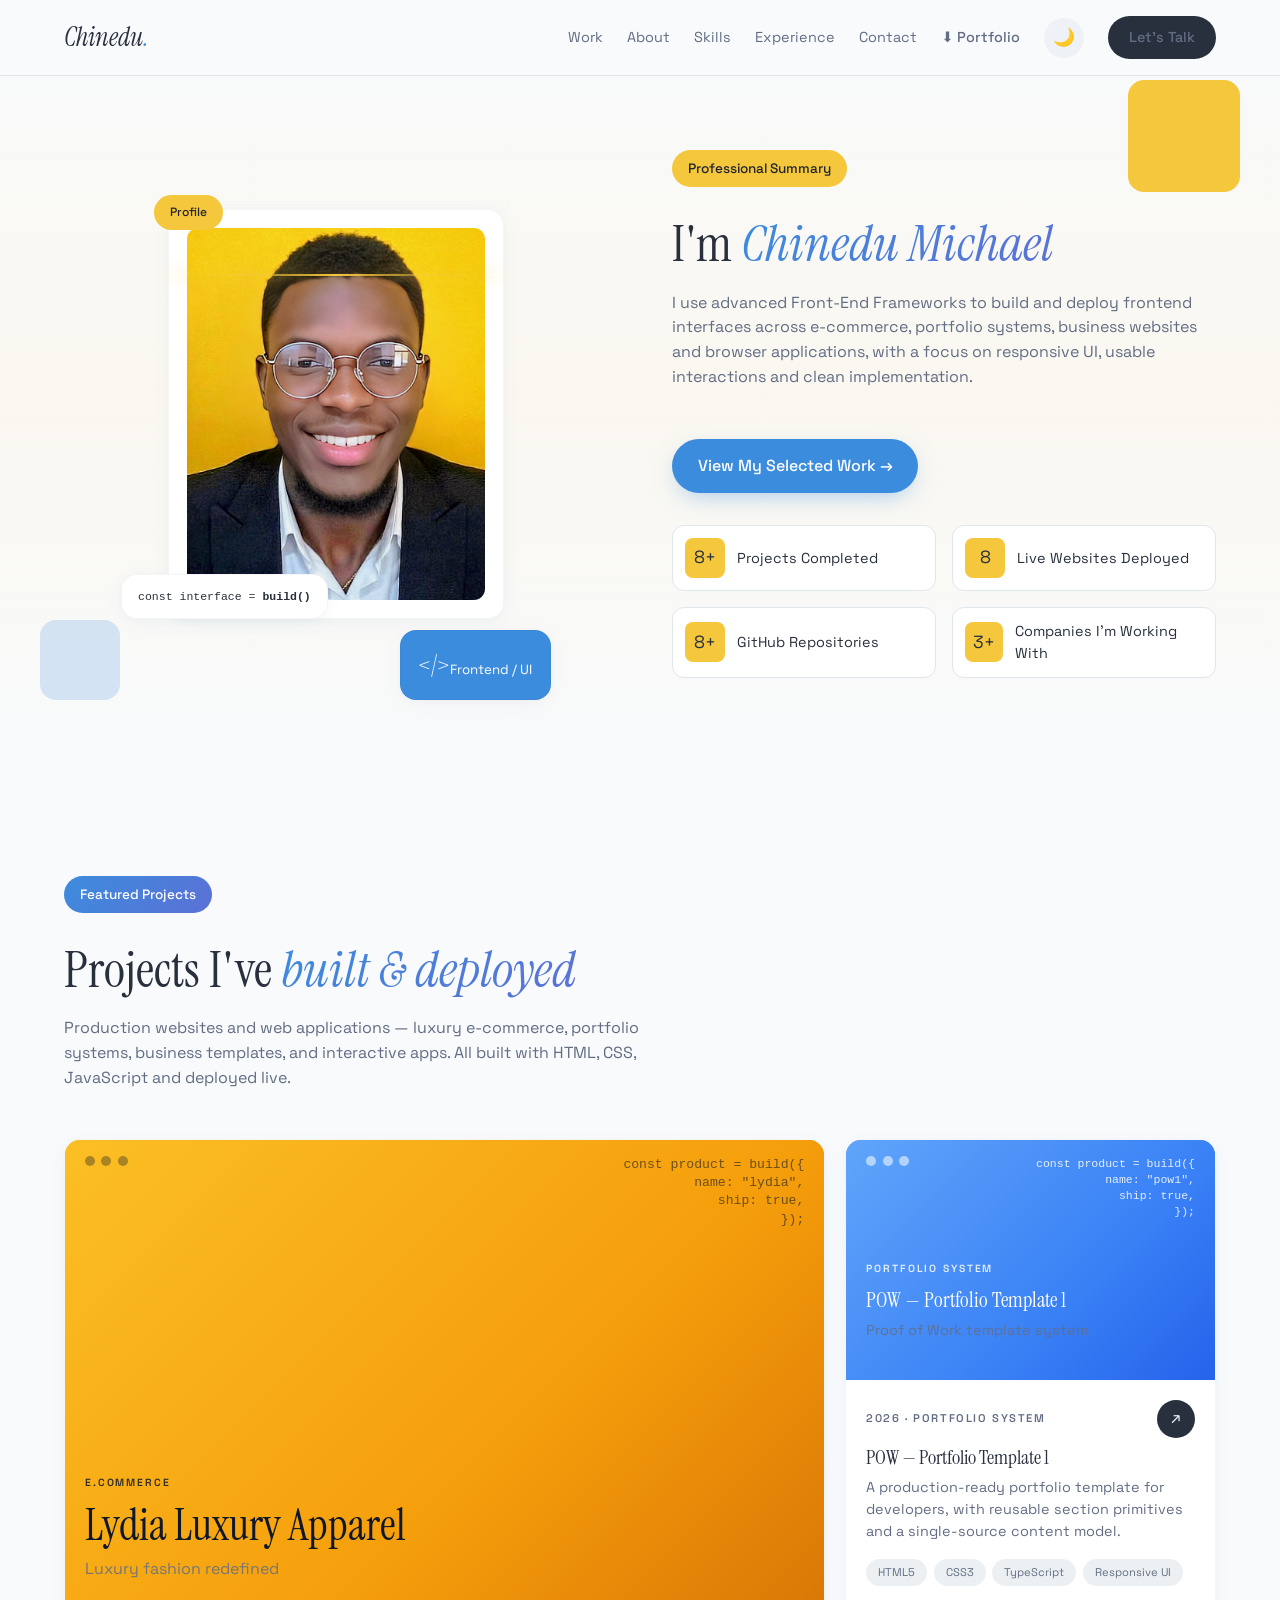
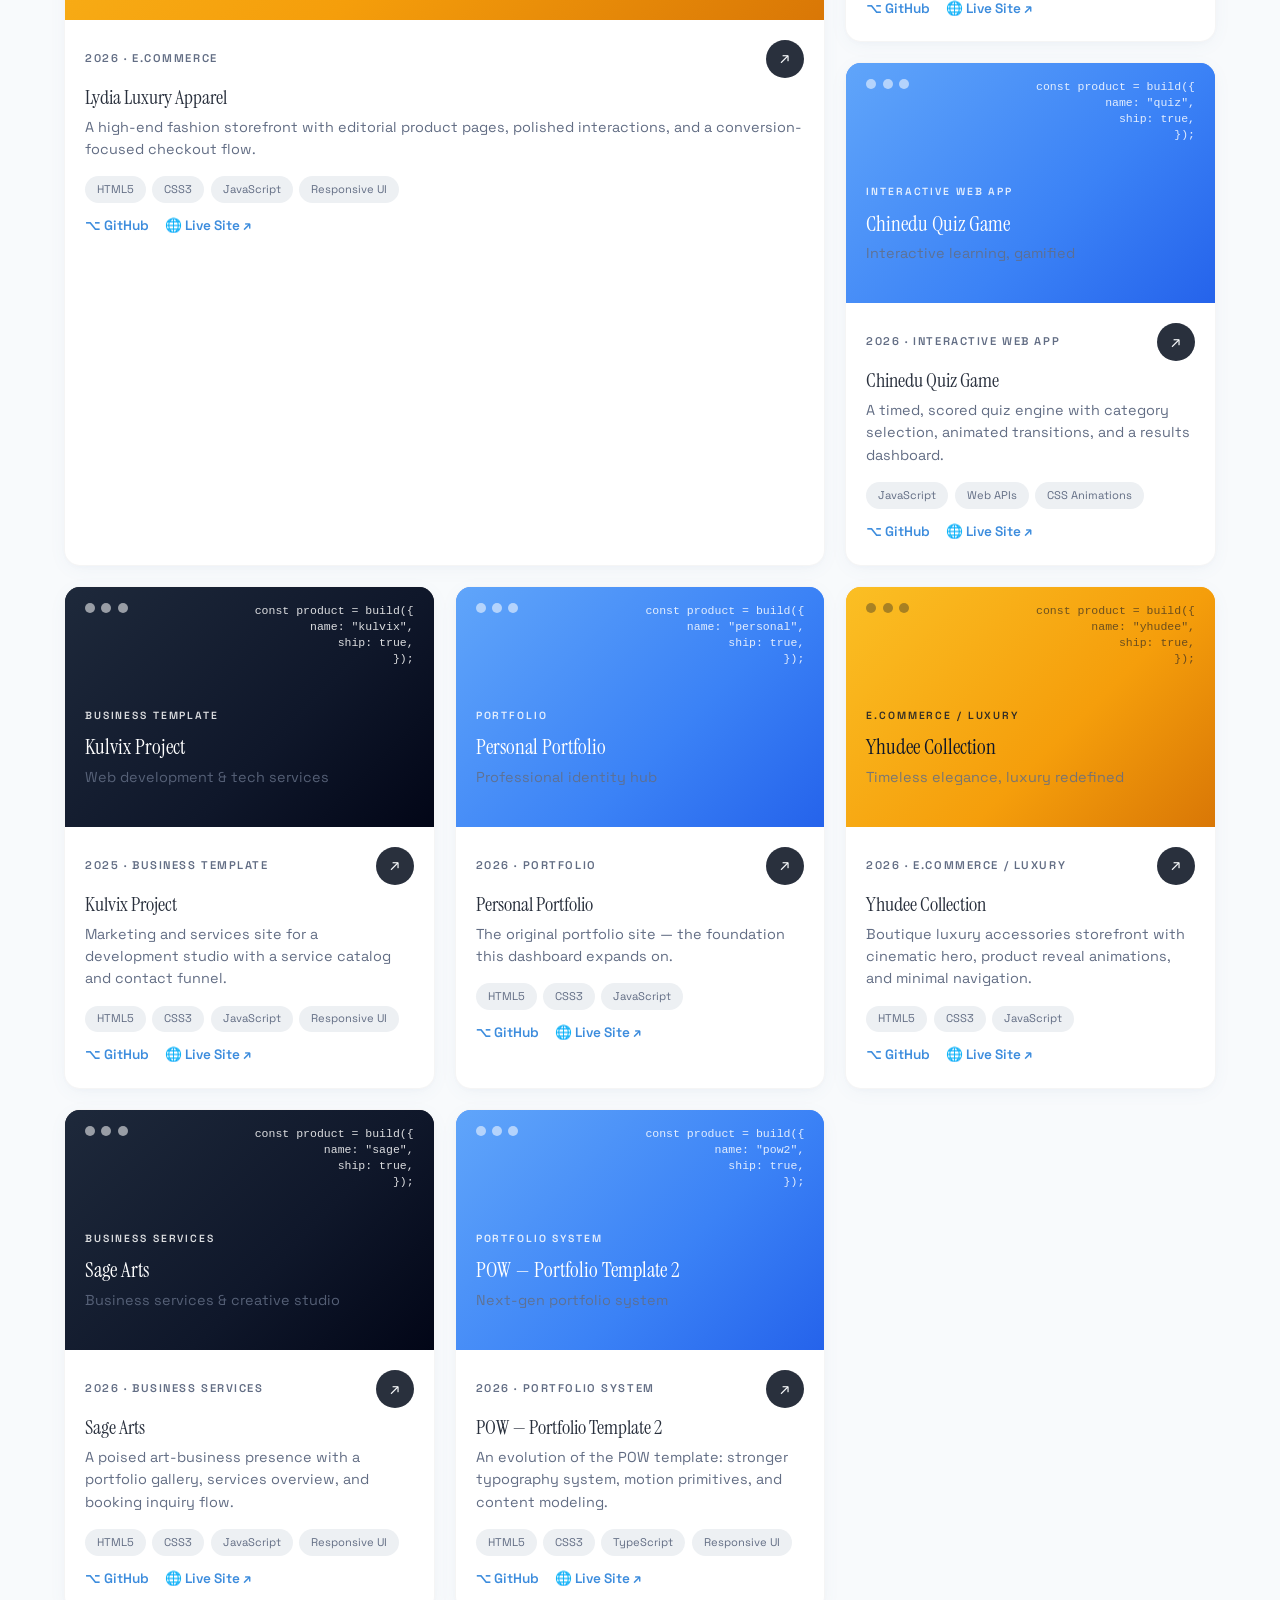
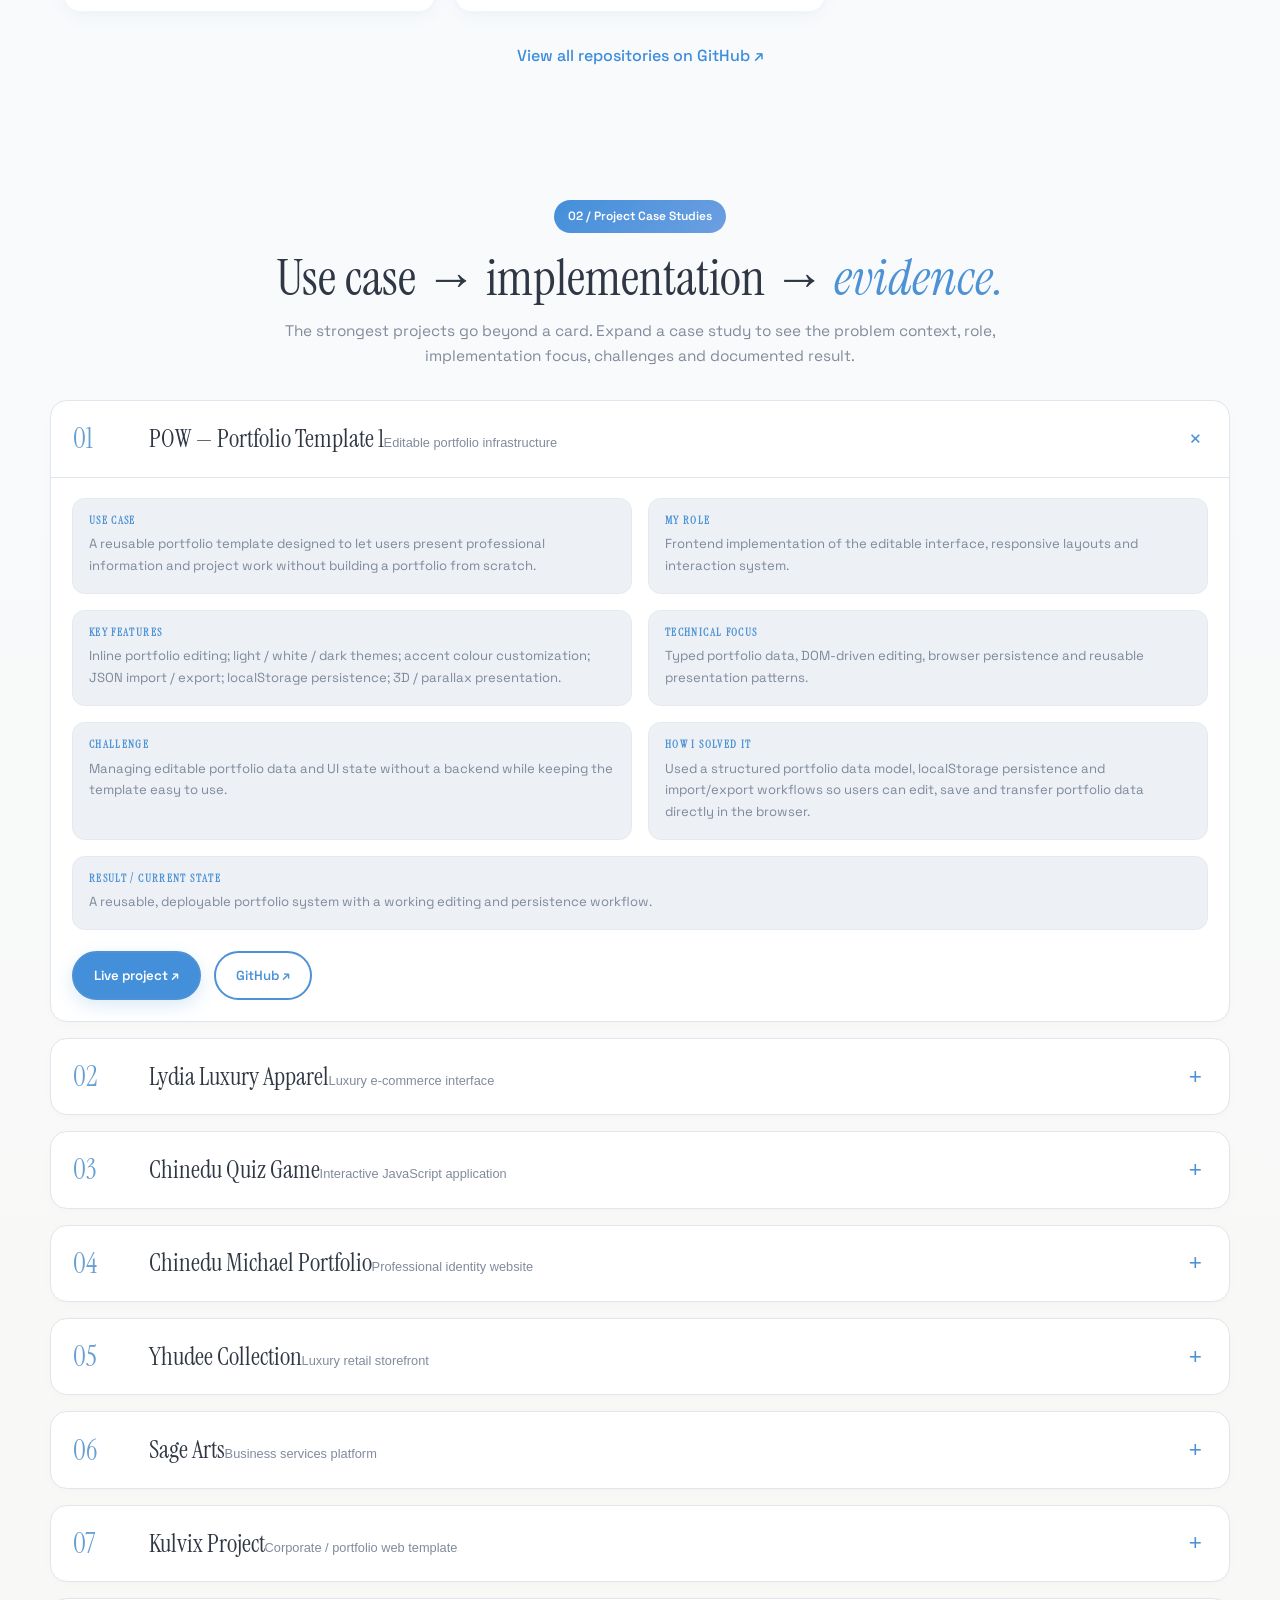
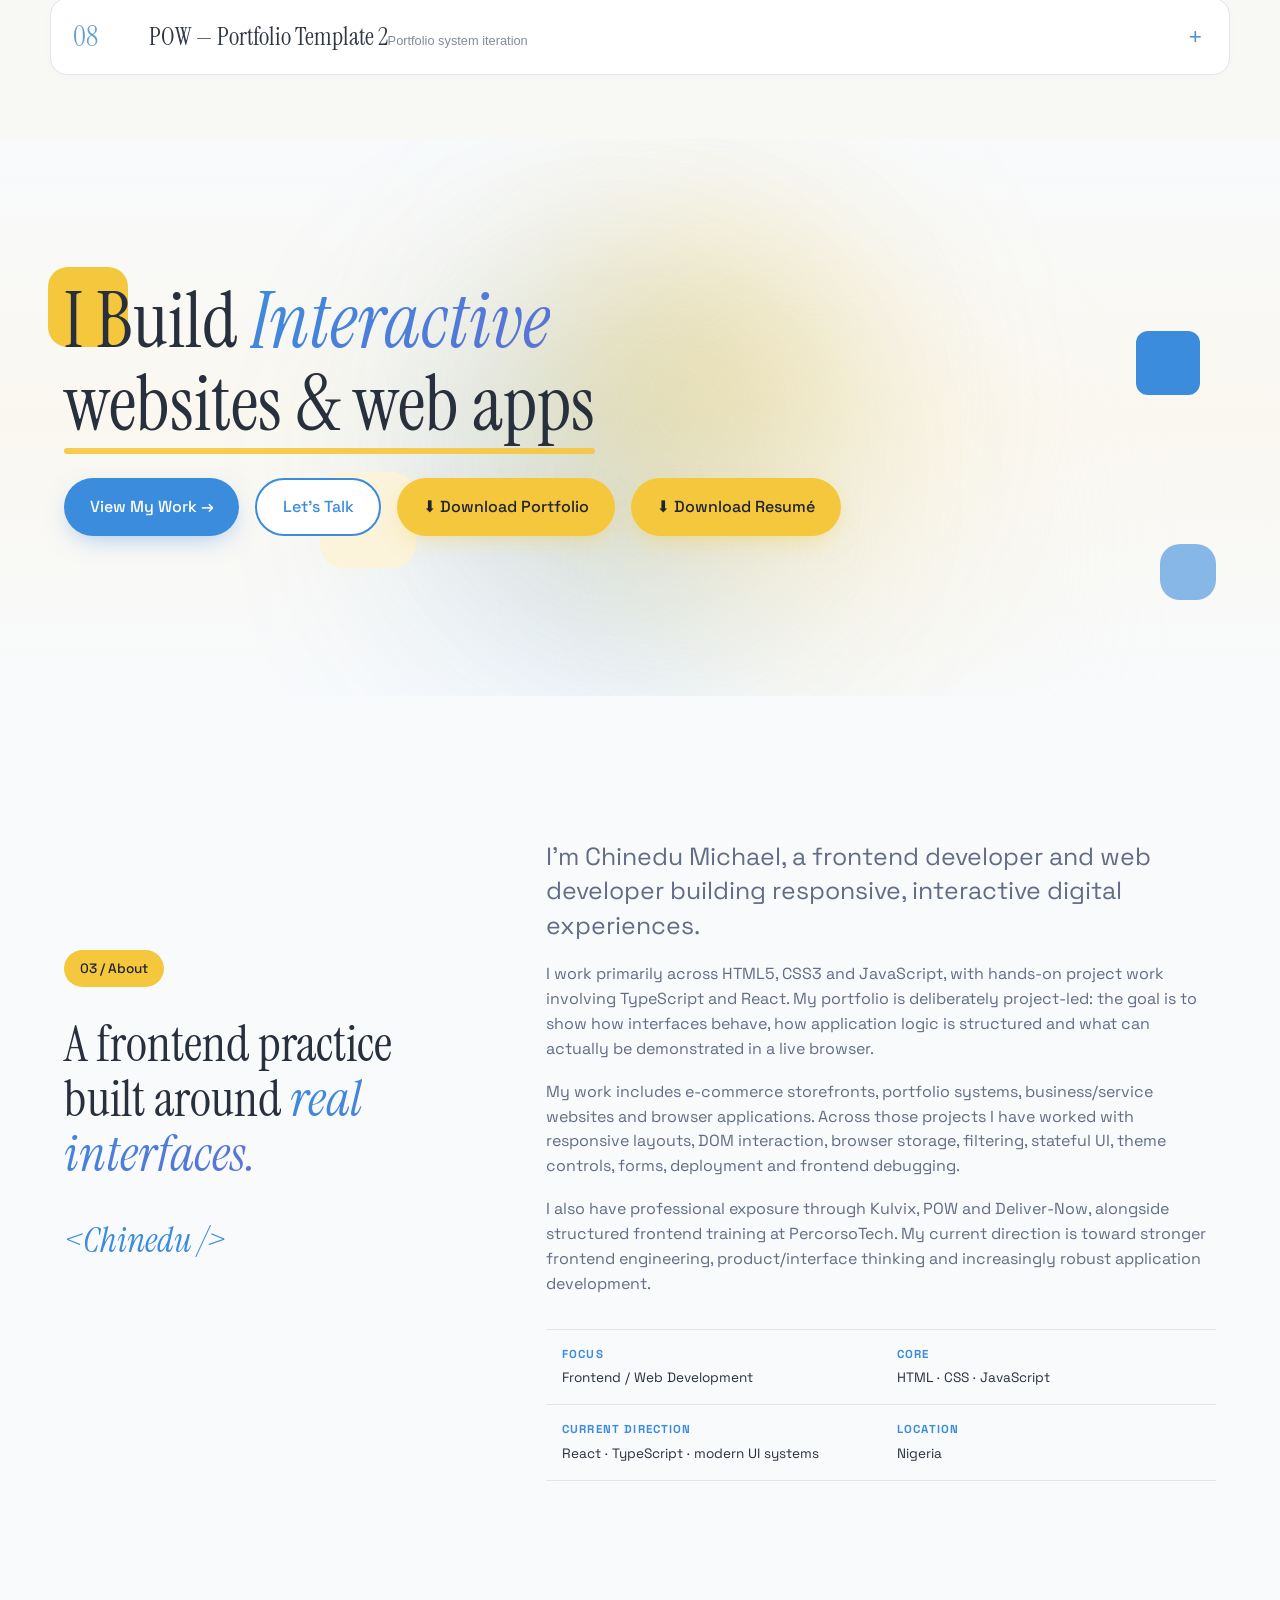
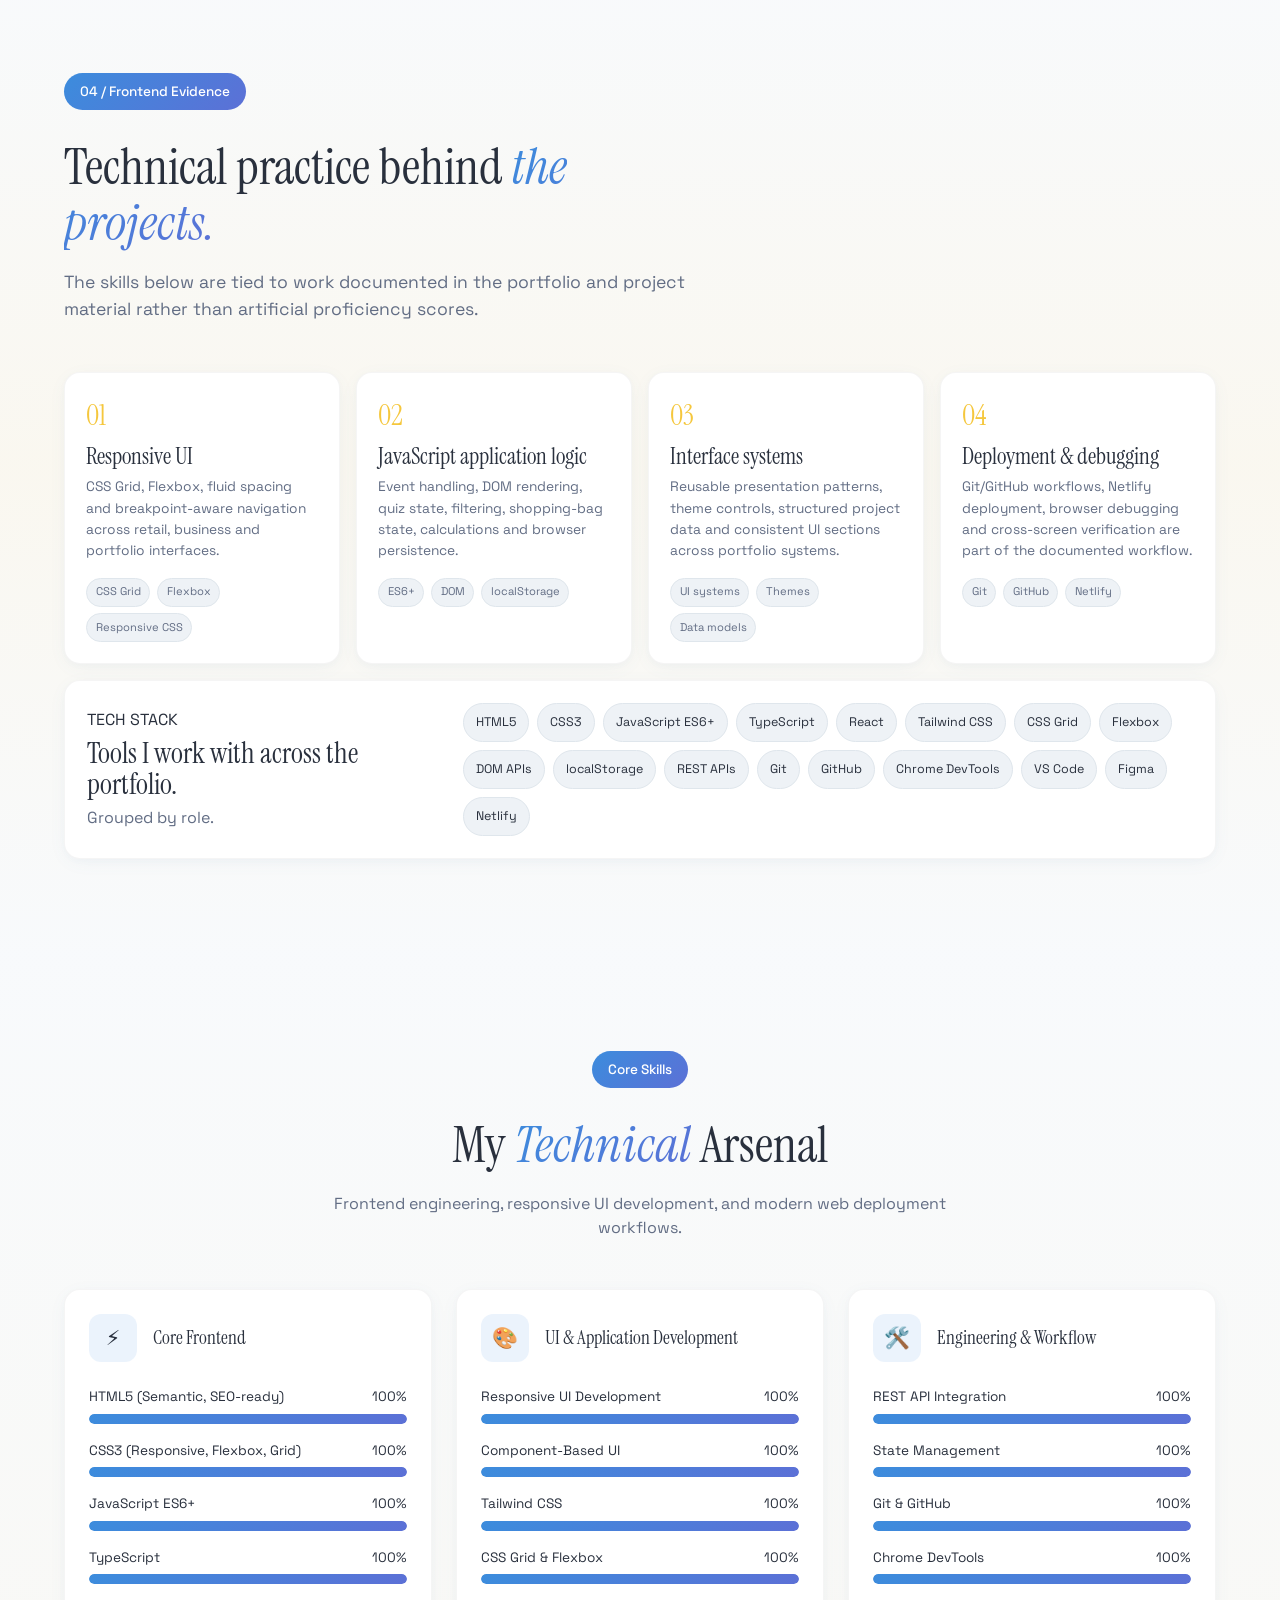
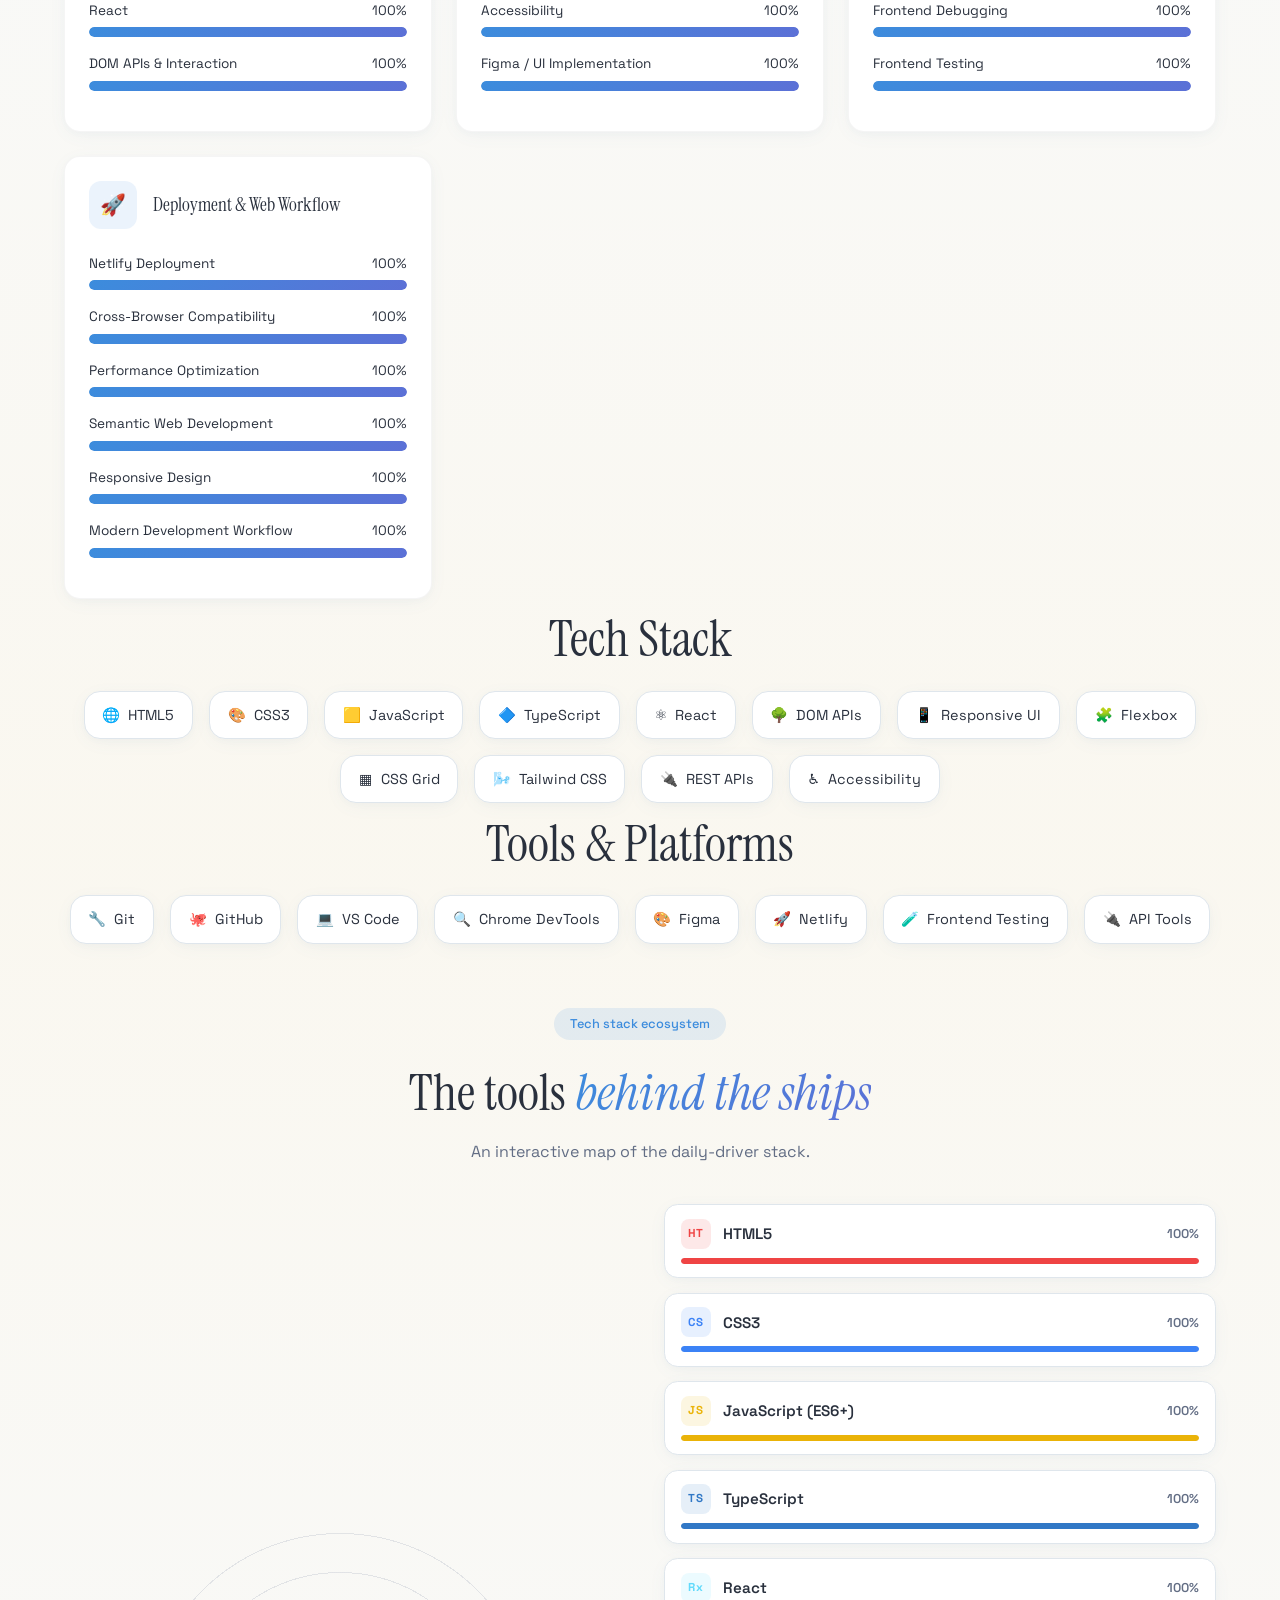
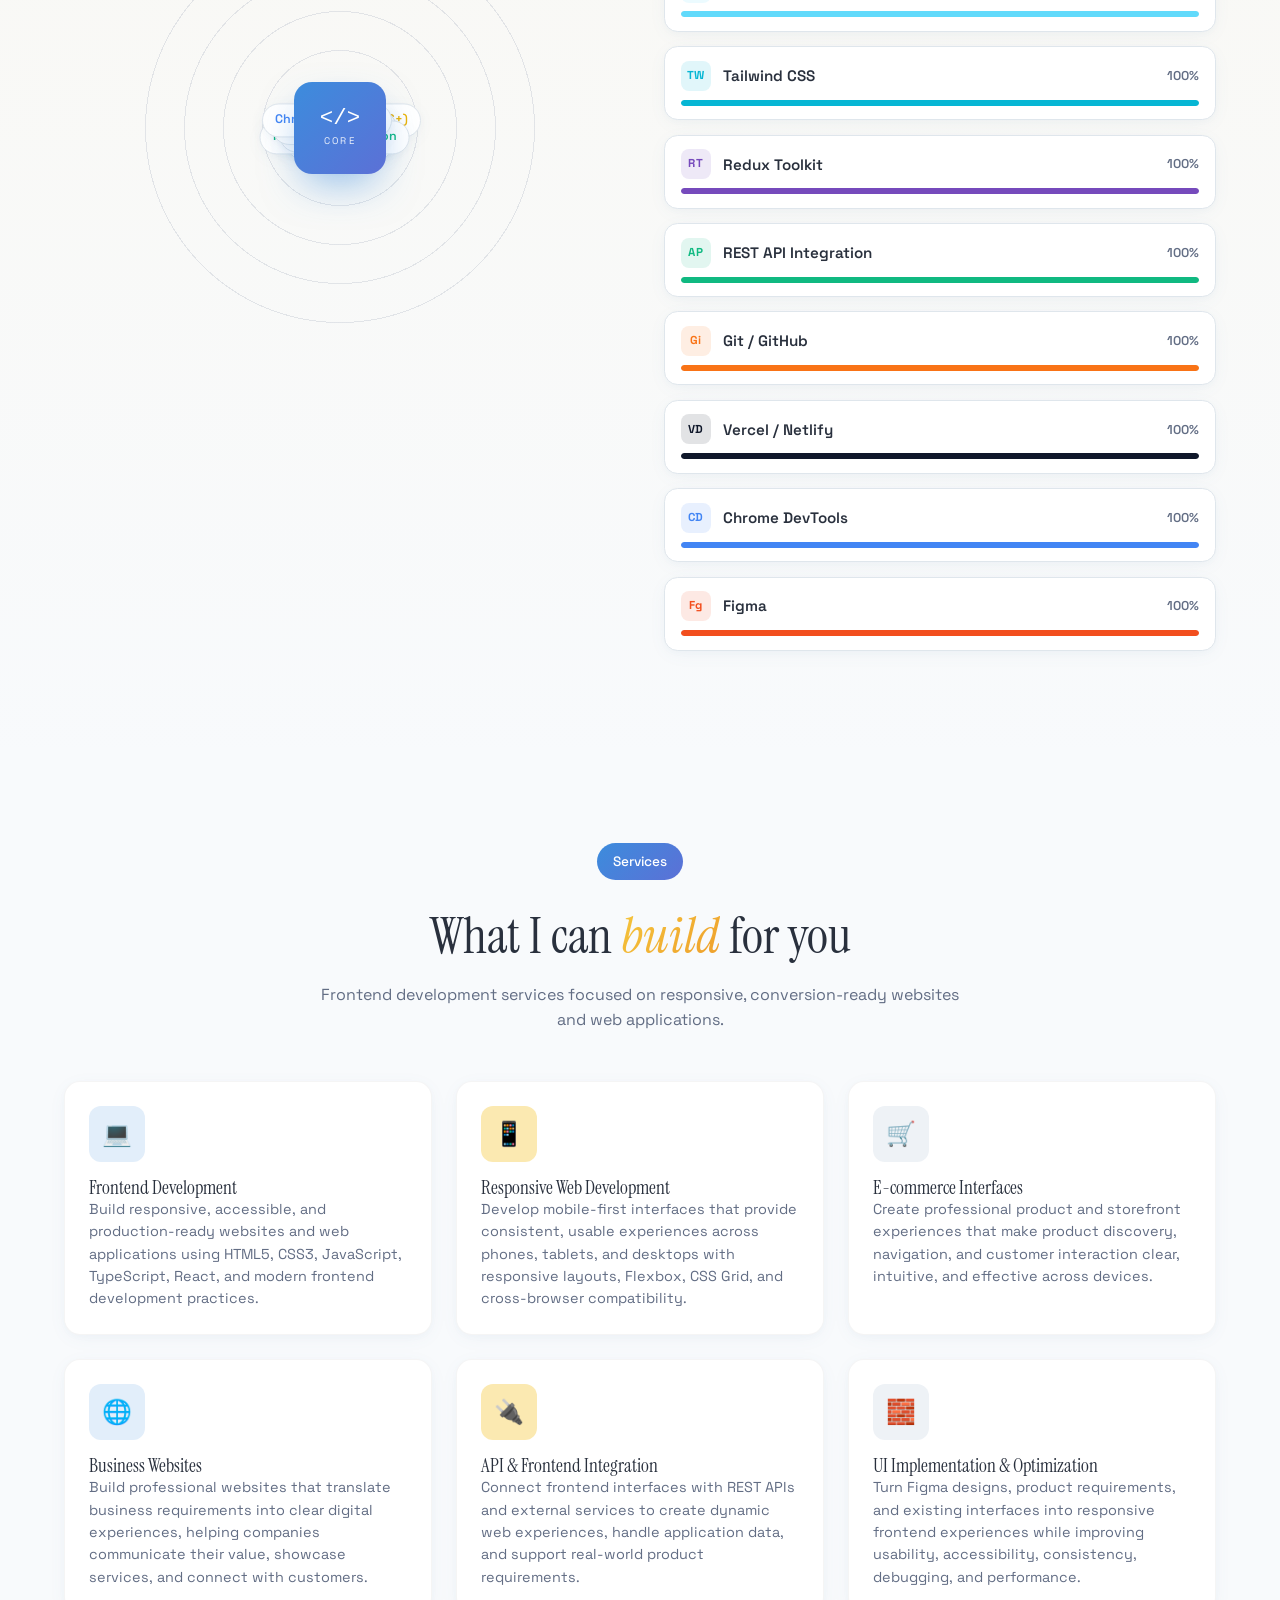
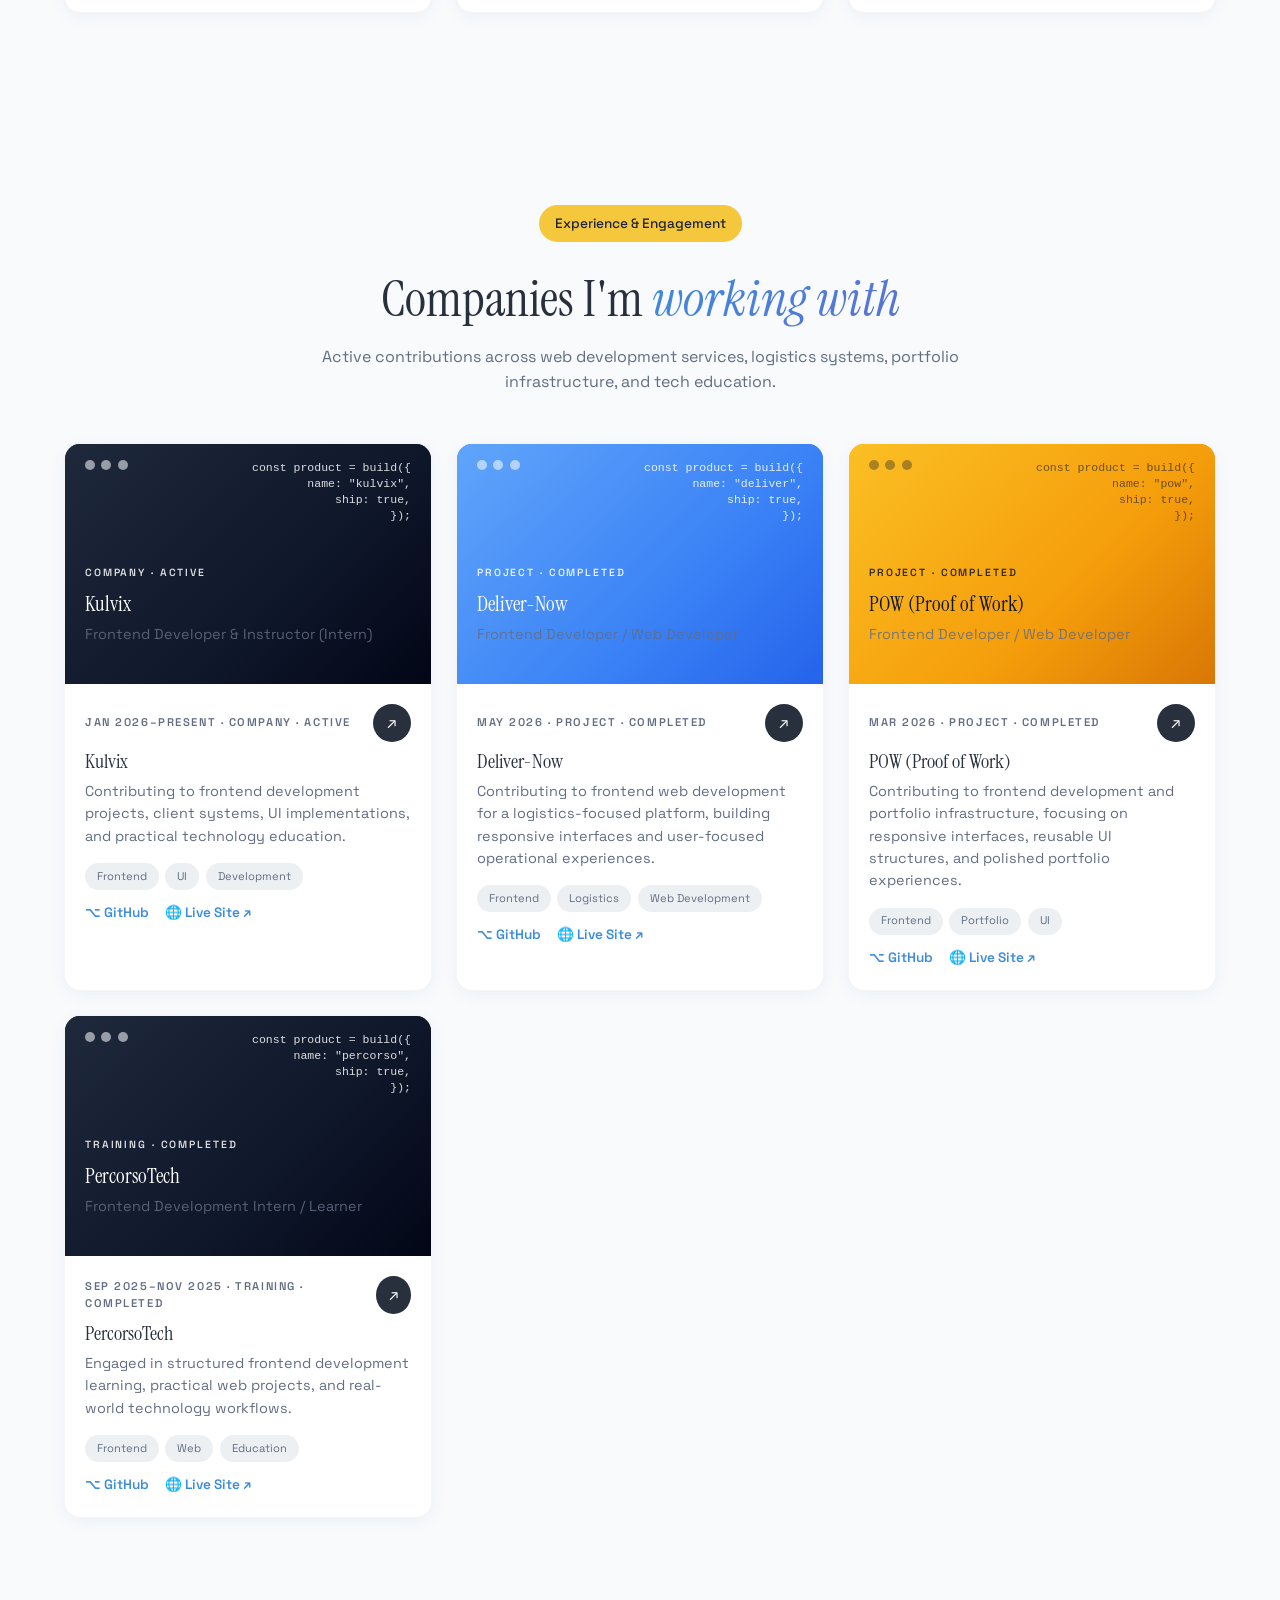
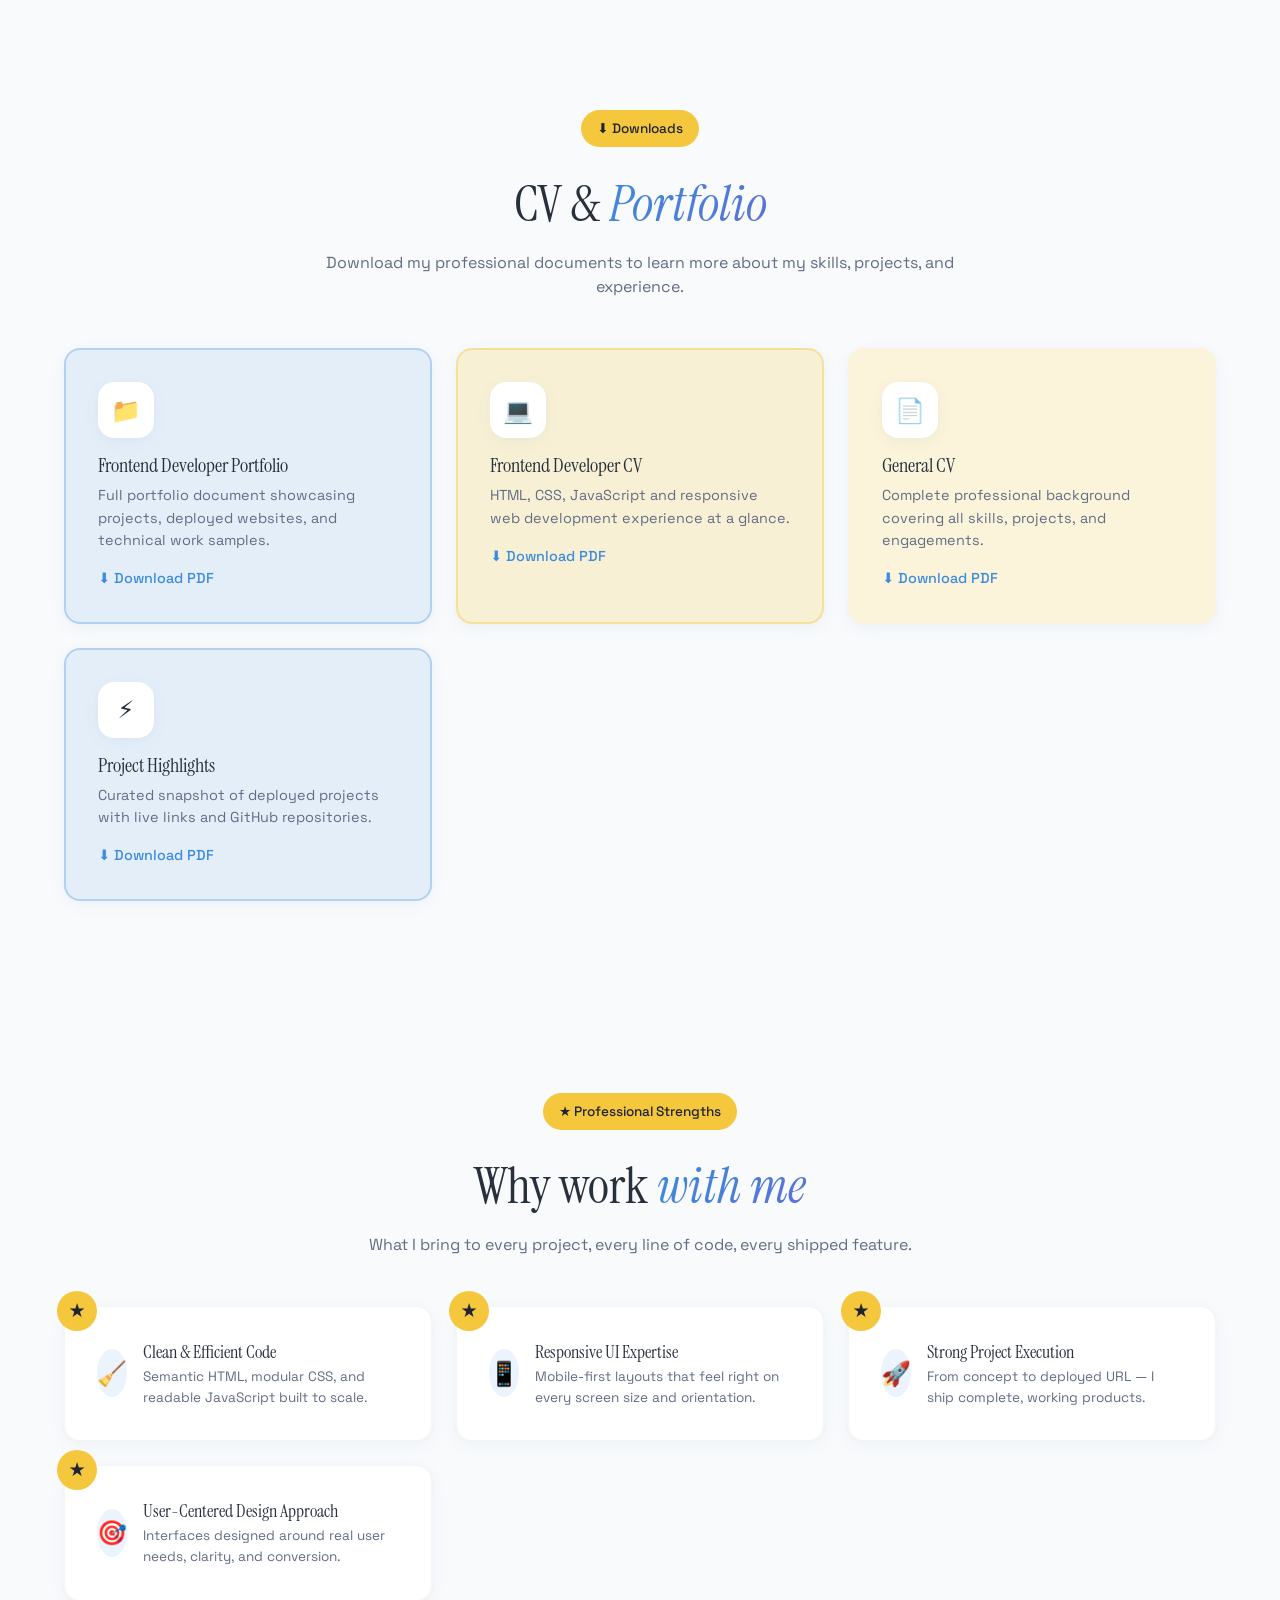
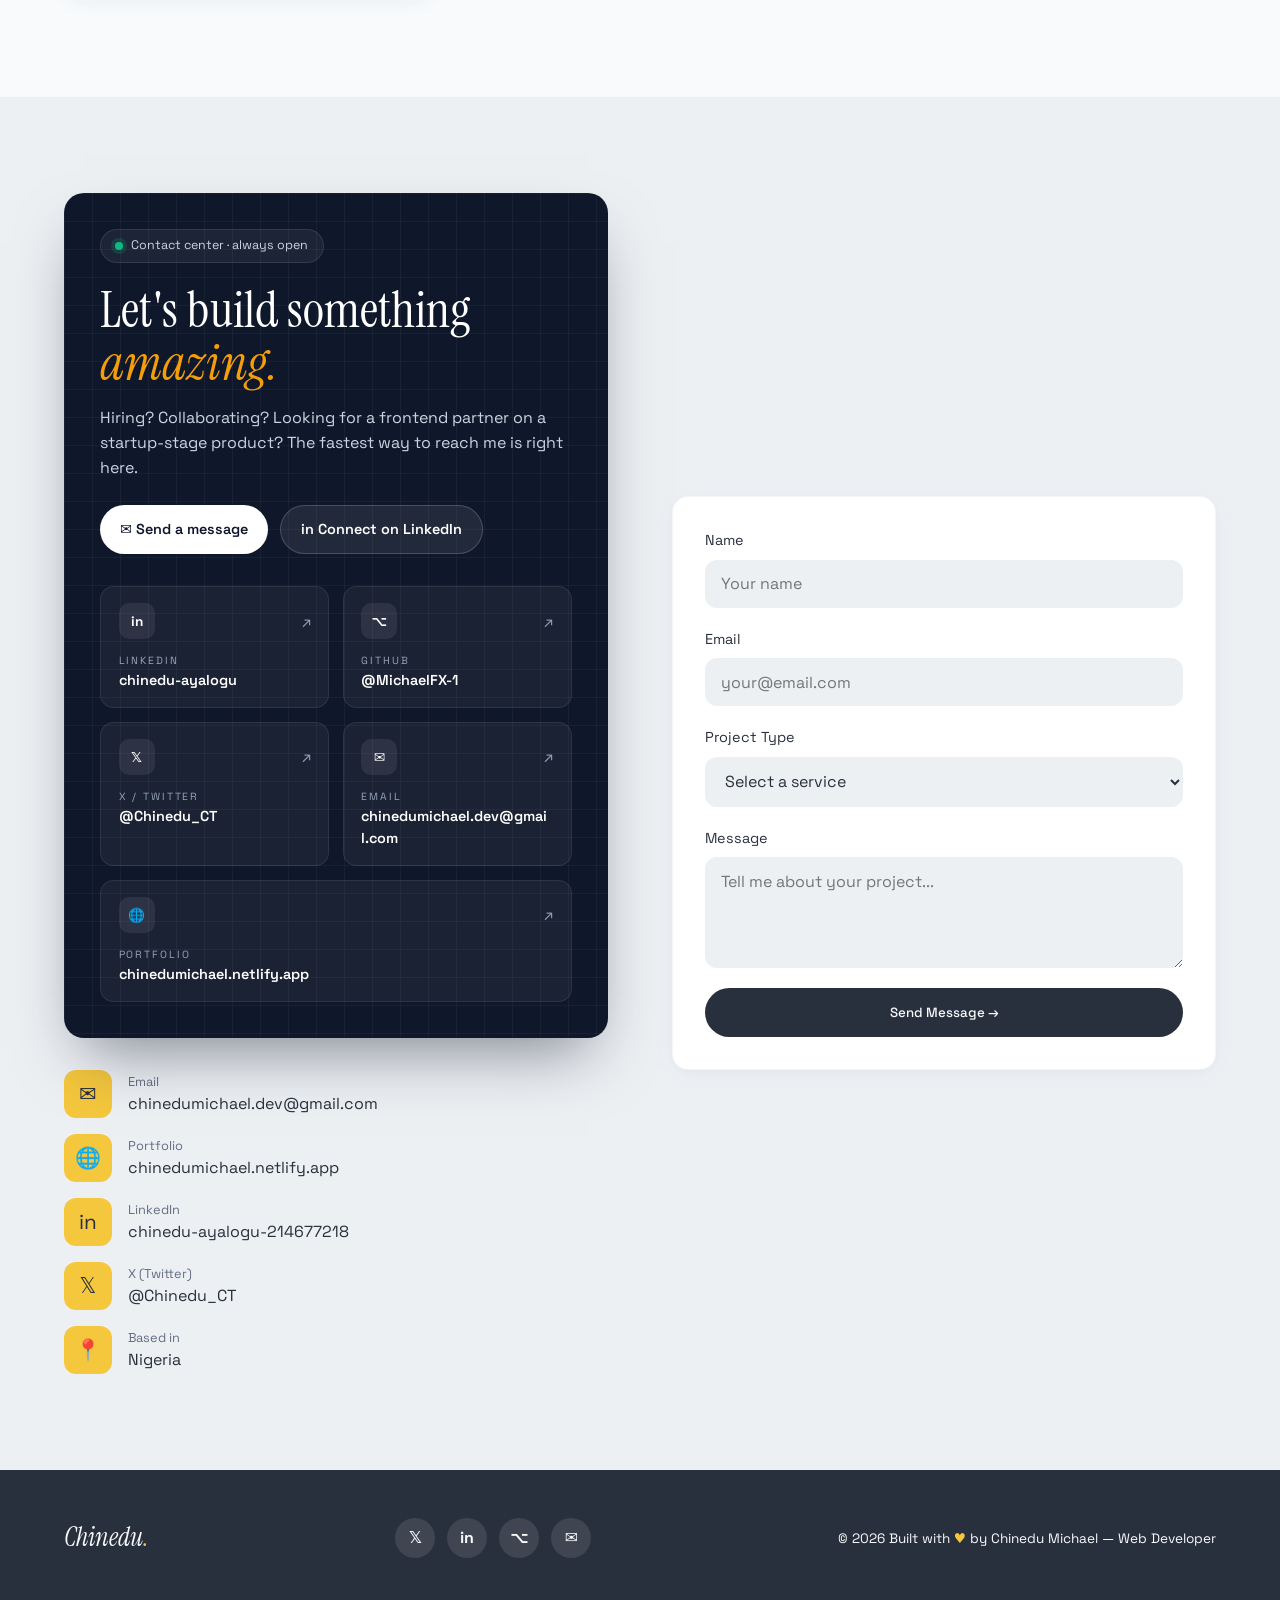
==== commit 494570a7: "update index.html" ====
--- a/index.html
+++ b/index.html
@@ -95,6 +95,37 @@
 </section>
 
 <!-- HERO -->
+<section id="work" class="section work">
+  <div class="container">
+    <div class="section-head reveal">
+      <span class="badge badge-primary">Featured Projects</span>
+      <h2 class="display">Projects I've <em class="grad">built & deployed</em></h2>
+      <p class="muted">Production websites and web applications — luxury e-commerce, portfolio systems, business templates, and interactive apps. All built with HTML, CSS, JavaScript and deployed live.</p>
+    </div>
+    <div class="cards-grid bento-grid" id="devProjects"></div>
+    <div class="center mt-2"><a class="link-accent" href="https://github.com/MichaelFX-1" target="_blank" rel="noopener">View all repositories on GitHub ↗</a></div>
+  </div>
+</section>
+
+<!-- WORK -->
+
+
+<!-- SKILLS -->
+
+<!-- Project Case Studies section: insert where you want this section to appear. -->
+<section id="case-studies" class="cm-case-studies">
+  <div class="cm-case-container">
+    <header class="cm-case-heading">
+      <span class="cm-case-badge">02 / Project Case Studies</span>
+      <h2>Use case → implementation → <em>evidence.</em></h2>
+      <p>The strongest projects go beyond a card. Expand a case study to see the problem context, role, implementation focus, challenges and documented result.</p>
+    </header>
+    <div class="cm-case-list" id="cmCaseStudies"></div>
+  </div>
+</section>
+<!-- Load project-case-studies.css and project-case-studies.js after this markup. -->
+
+
 <section class="section hero gradient-bg">
   <div class="bg-orb orb-1"></div>
   <div class="bg-orb orb-2"></div>
@@ -117,37 +148,6 @@
   </div>
 </section>
 
-<!-- WORK -->
-<section id="work" class="section work">
-  <div class="container">
-    <div class="section-head reveal">
-      <span class="badge badge-primary">Featured Projects</span>
-      <h2 class="display">Projects I've <em class="grad">built & deployed</em></h2>
-      <p class="muted">Production websites and web applications — luxury e-commerce, portfolio systems, business templates, and interactive apps. All built with HTML, CSS, JavaScript and deployed live.</p>
-    </div>
-    <div class="cards-grid bento-grid" id="devProjects"></div>
-    <div class="center mt-2"><a class="link-accent" href="https://github.com/MichaelFX-1" target="_blank" rel="noopener">View all repositories on GitHub ↗</a></div>
-  </div>
-</section>
-
-<!-- SKILLS -->
-
-<!-- Project Case Studies section: insert where you want this section to appear. -->
-<section id="case-studies" class="cm-case-studies">
-  <div class="cm-case-container">
-    <header class="cm-case-heading">
-      <span class="cm-case-badge">02 / Project Case Studies</span>
-      <h2>Use case → implementation → <em>evidence.</em></h2>
-      <p>The strongest projects go beyond a card. Expand a case study to see the problem context, role, implementation focus, challenges and documented result.</p>
-    </header>
-    <div class="cm-case-list" id="cmCaseStudies"></div>
-  </div>
-</section>
-<!-- Load project-case-studies.css and project-case-studies.js after this markup. -->
-
-
-
-
 
 
 
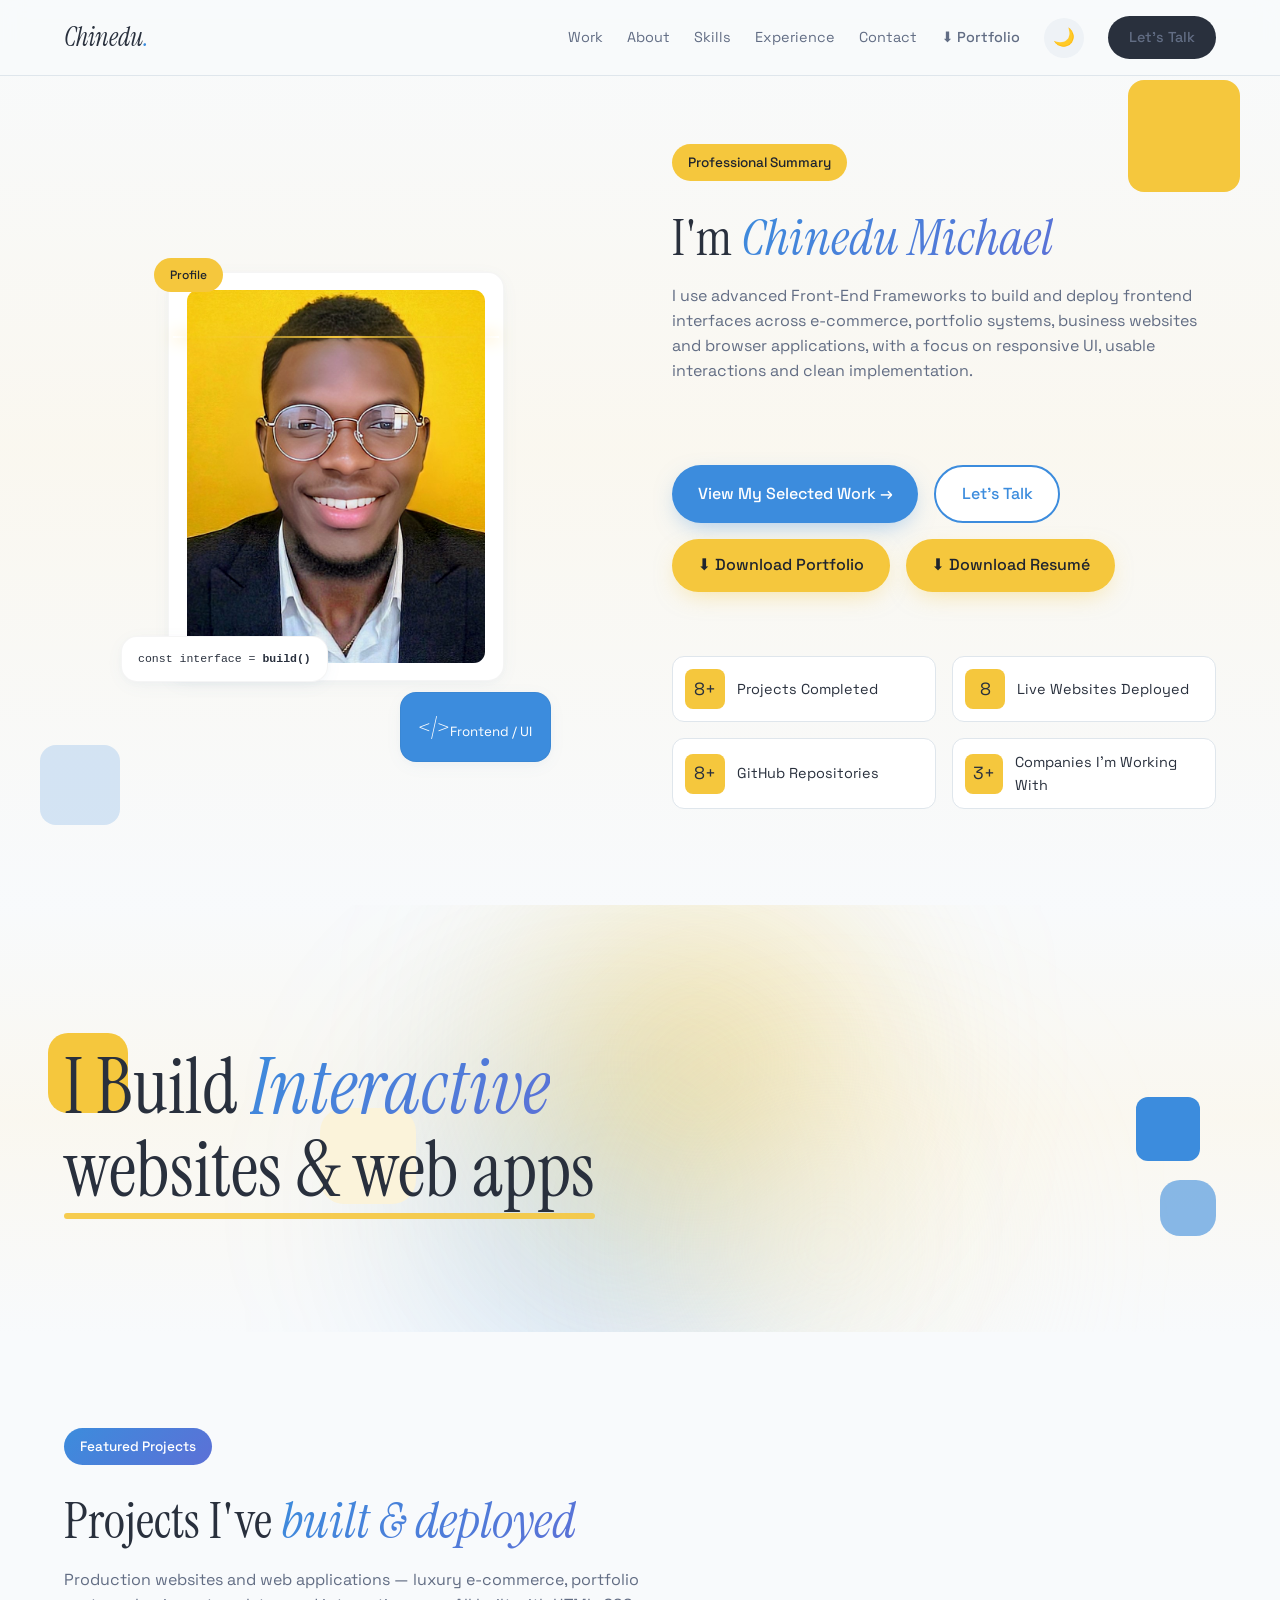
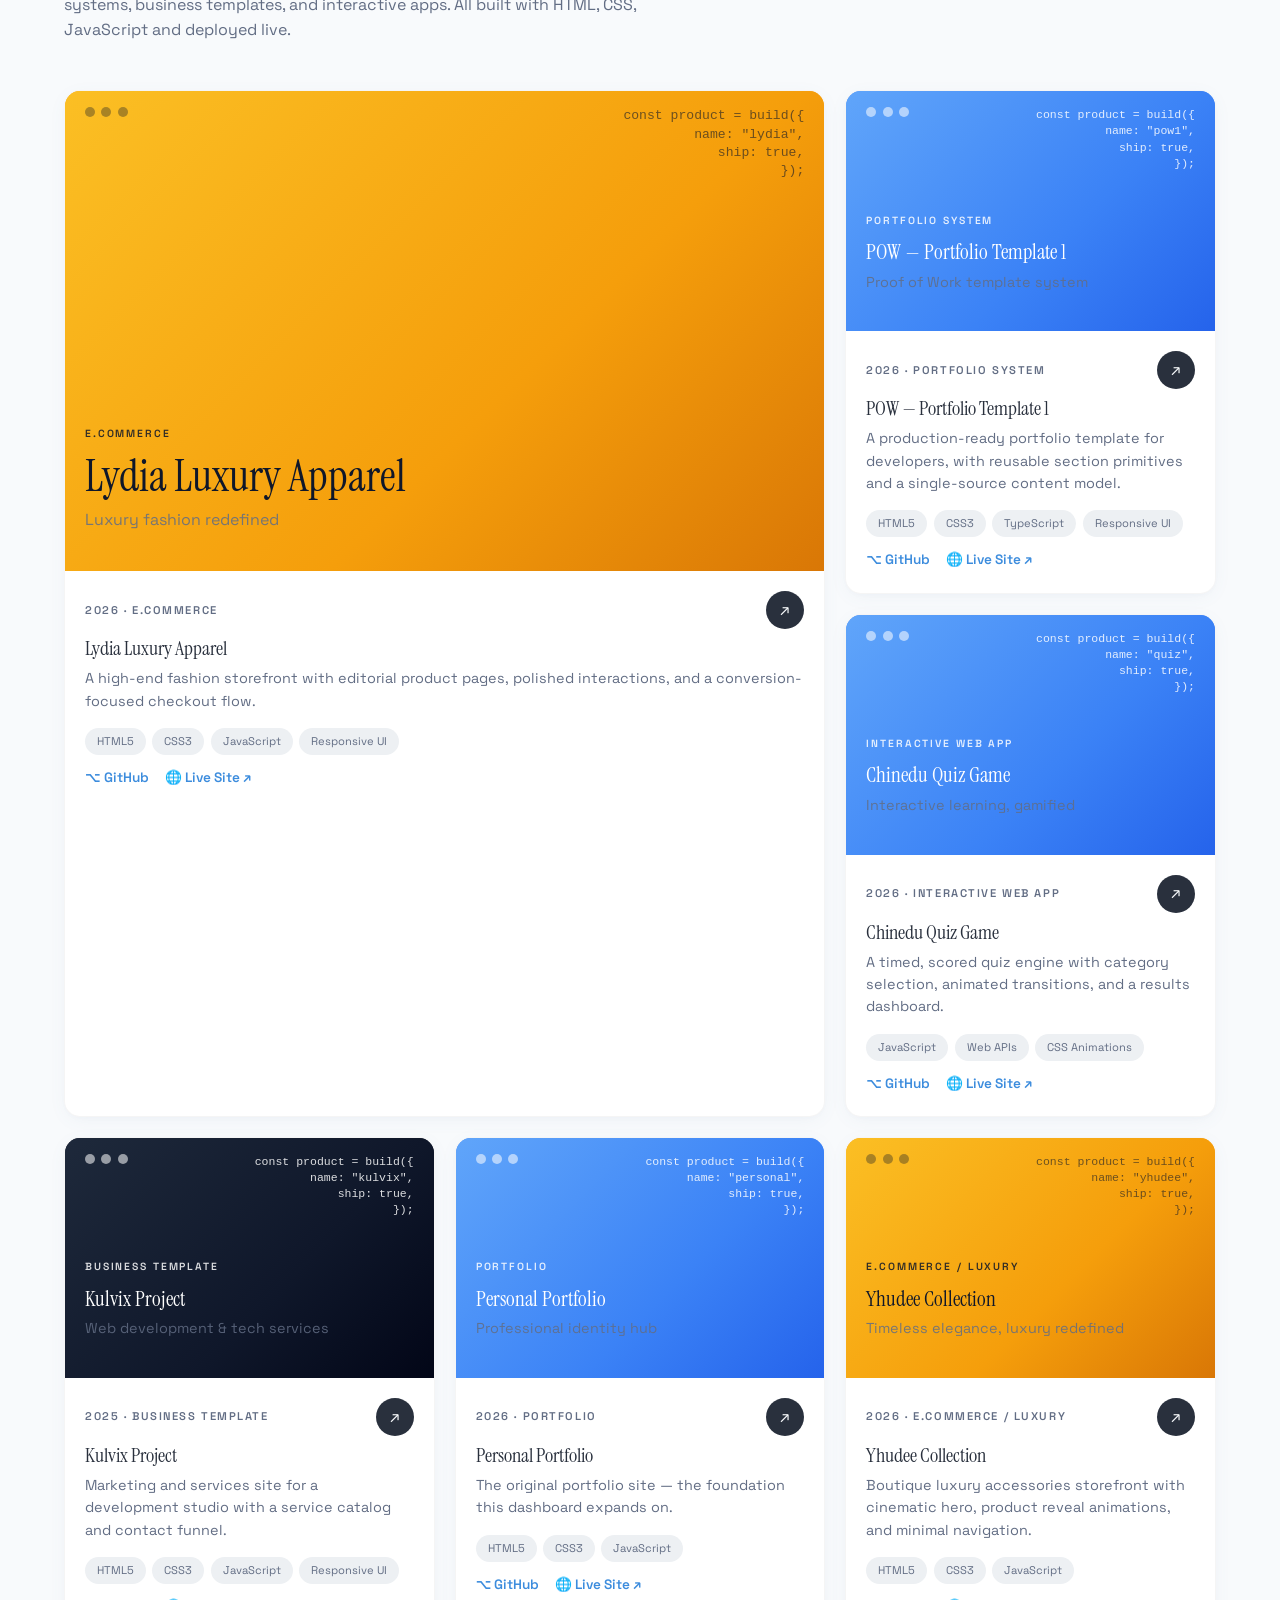
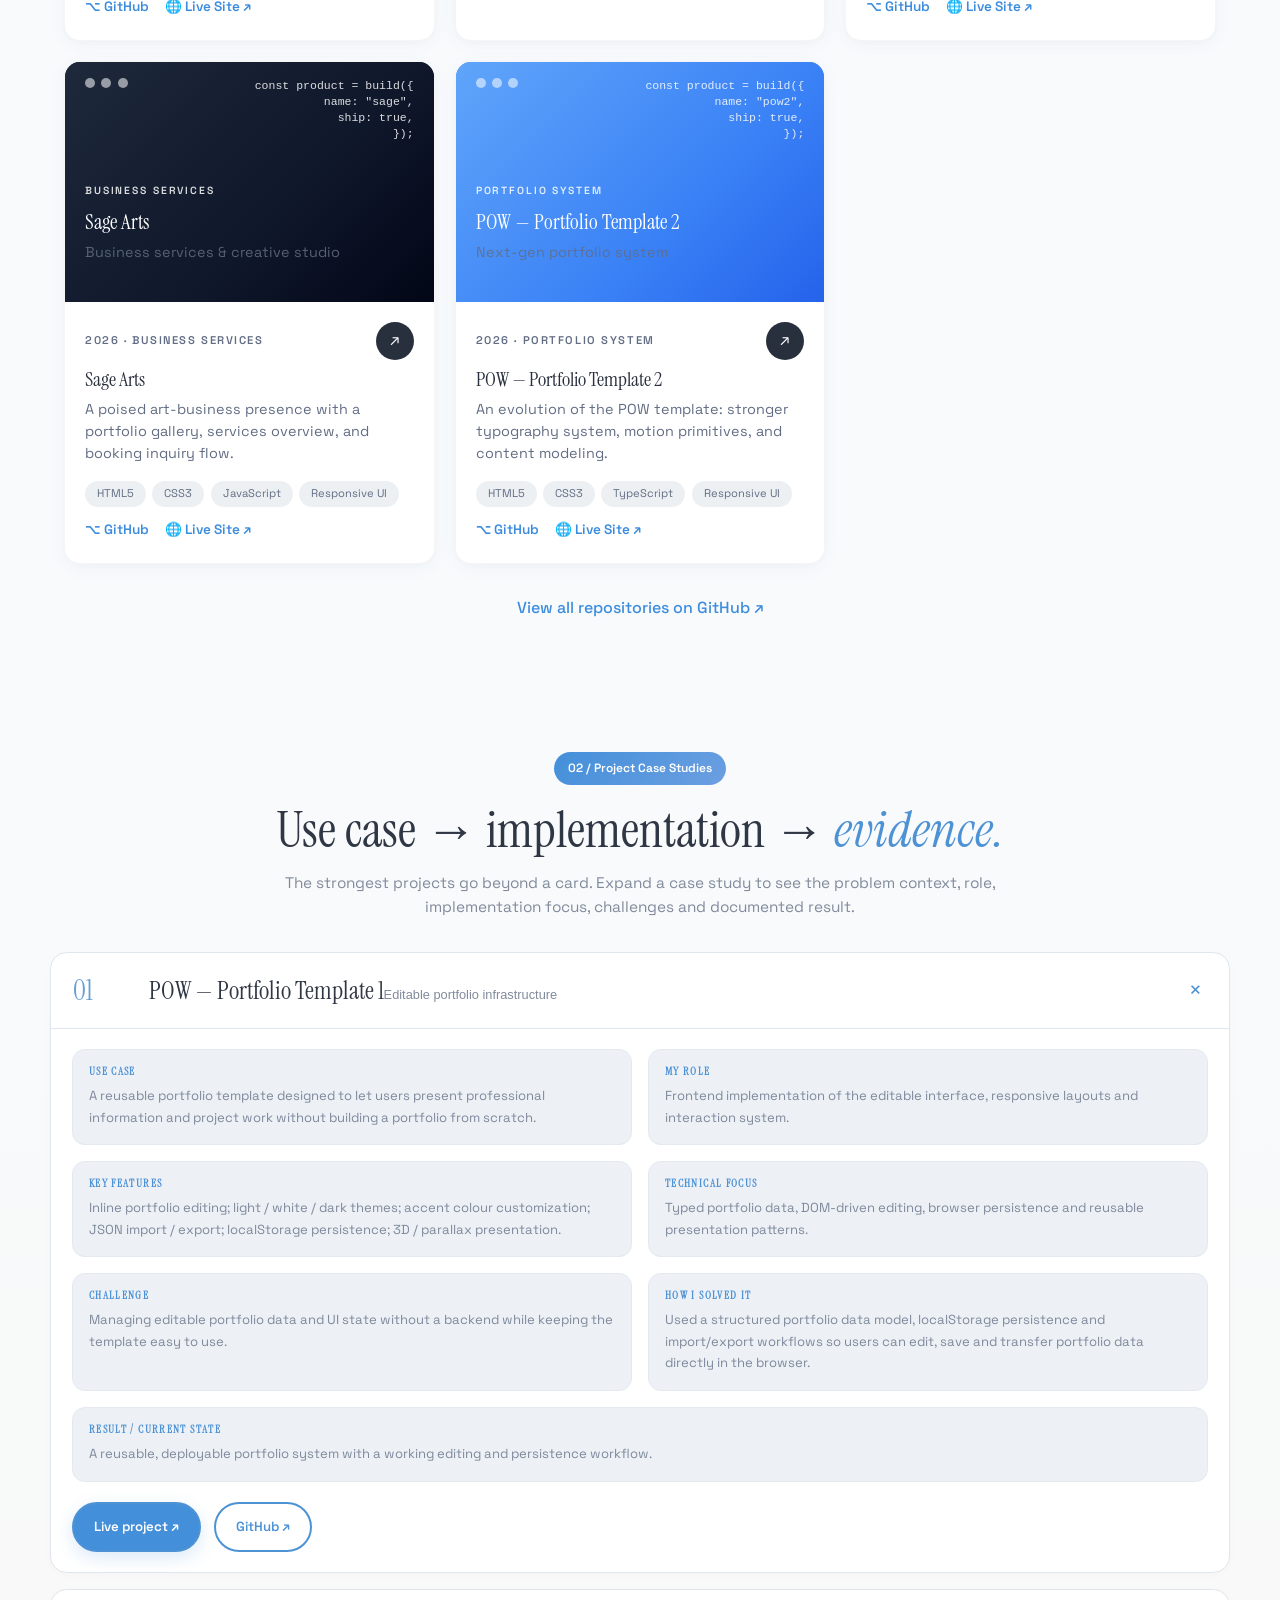
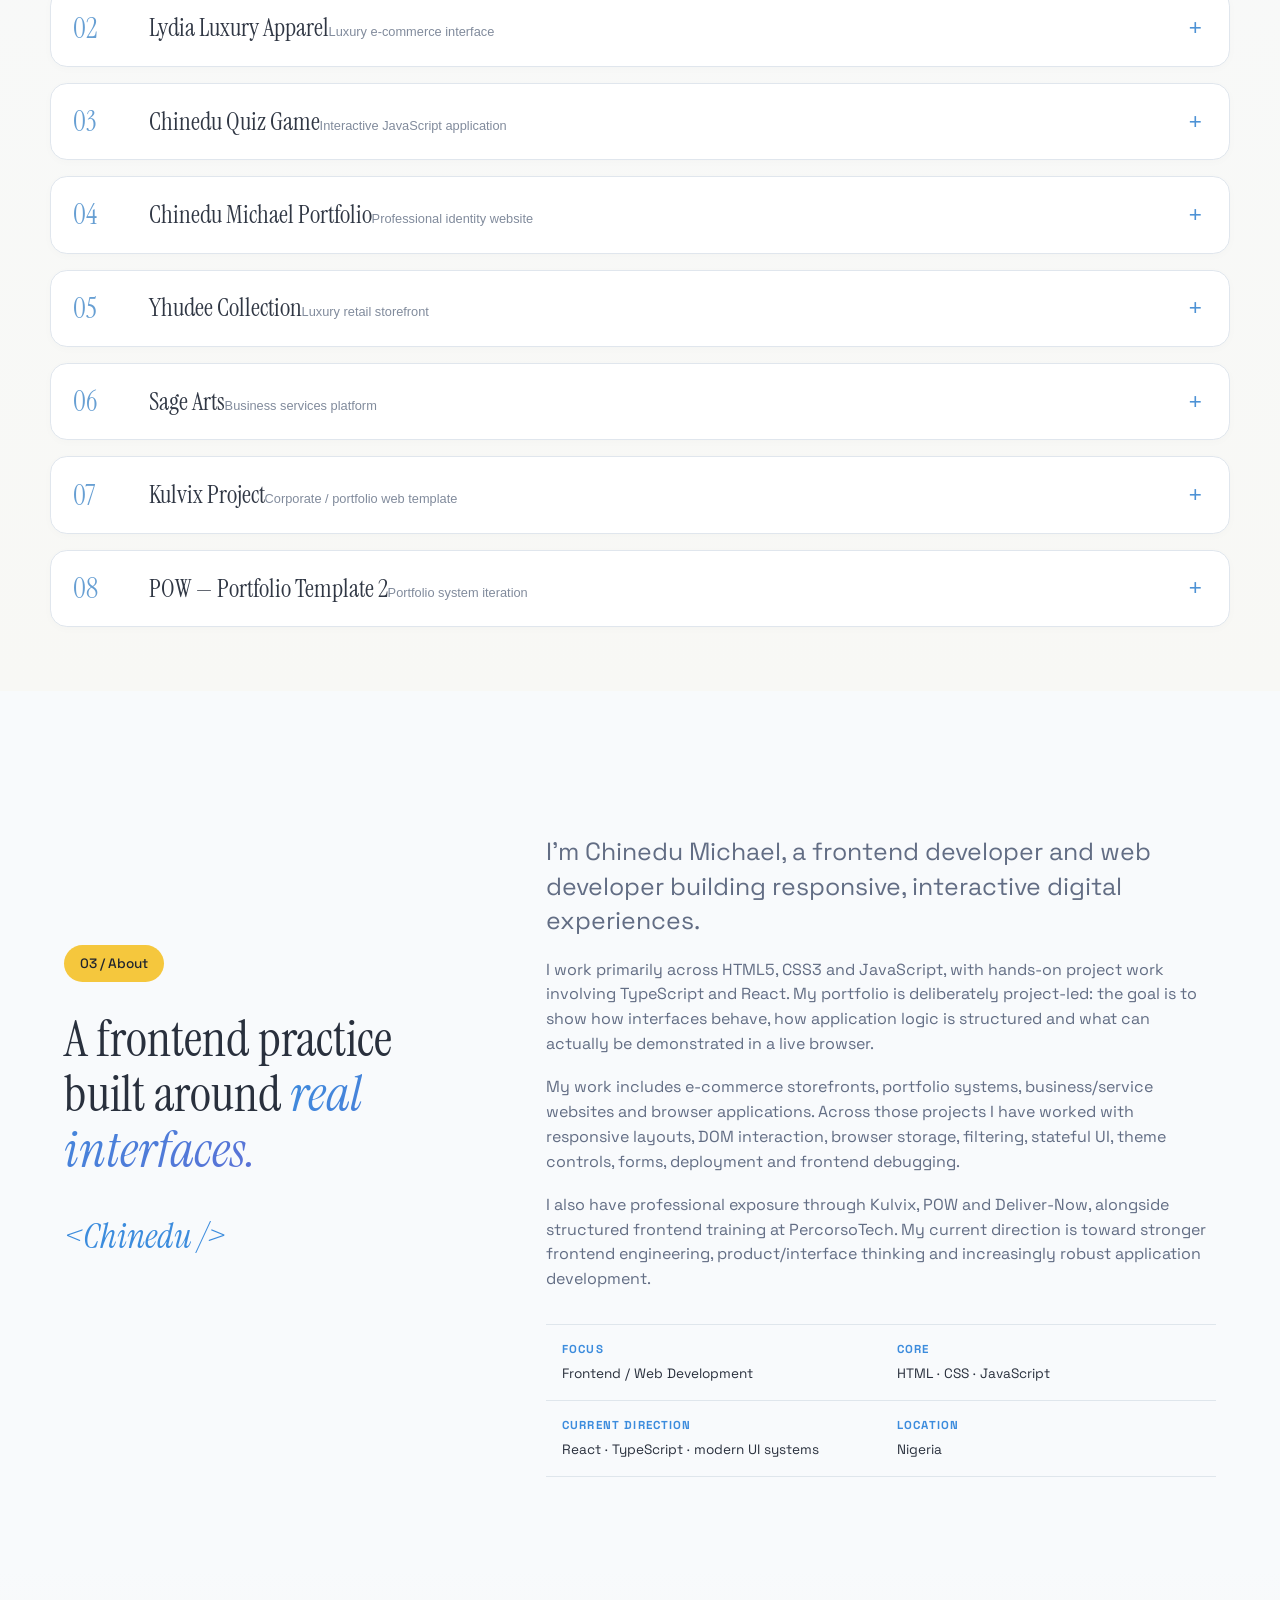
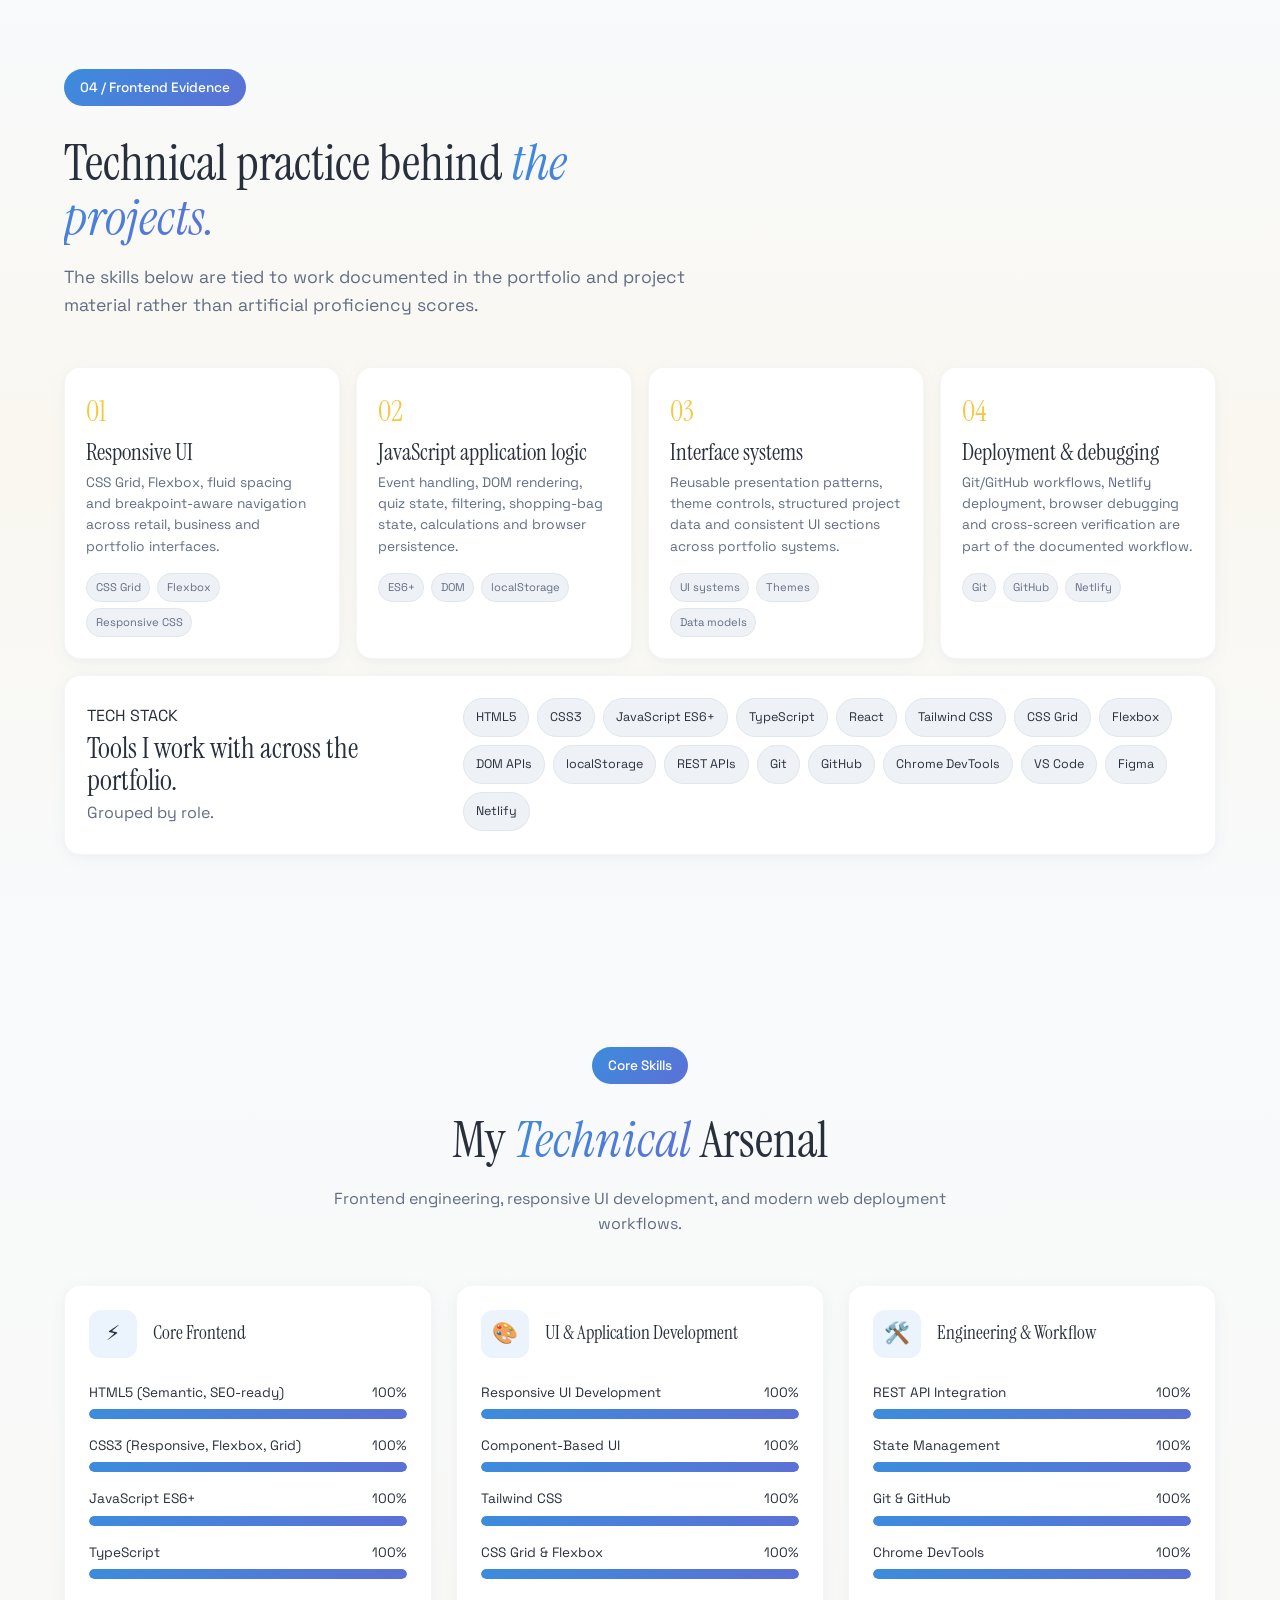
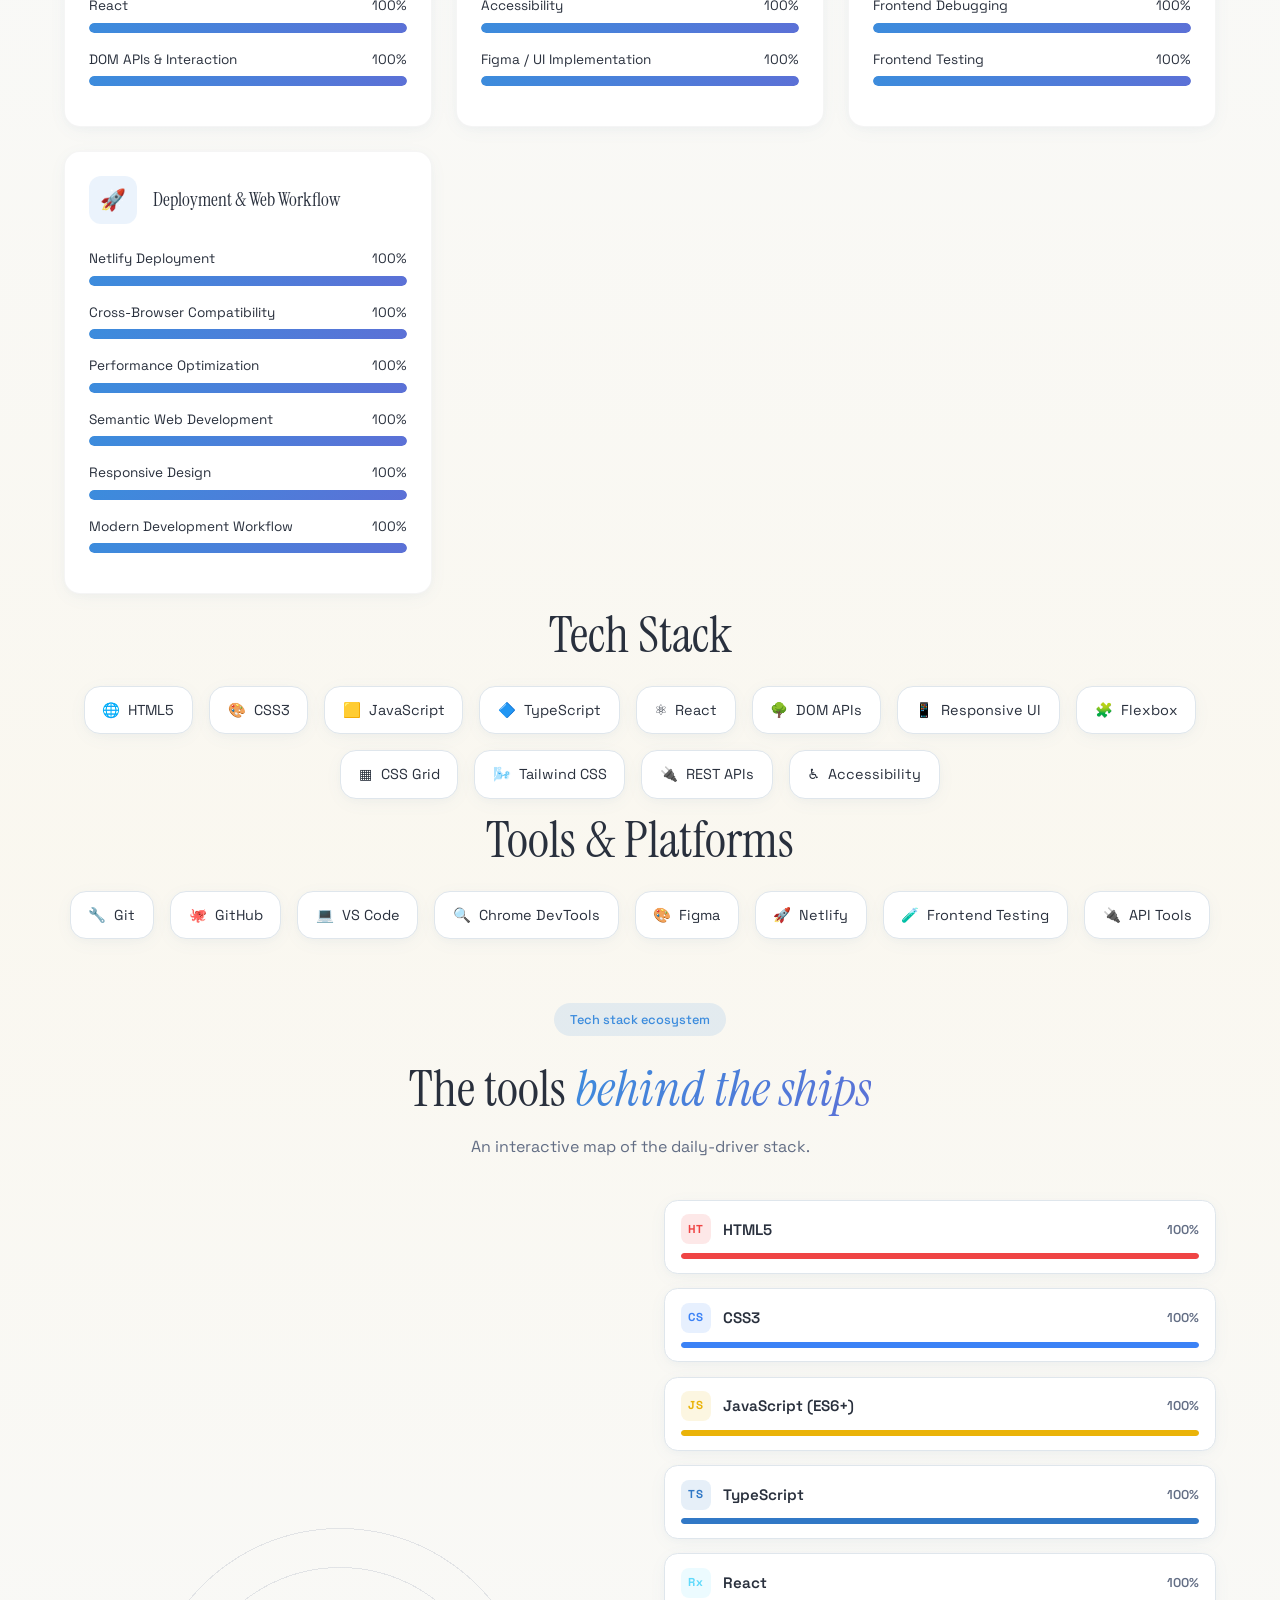
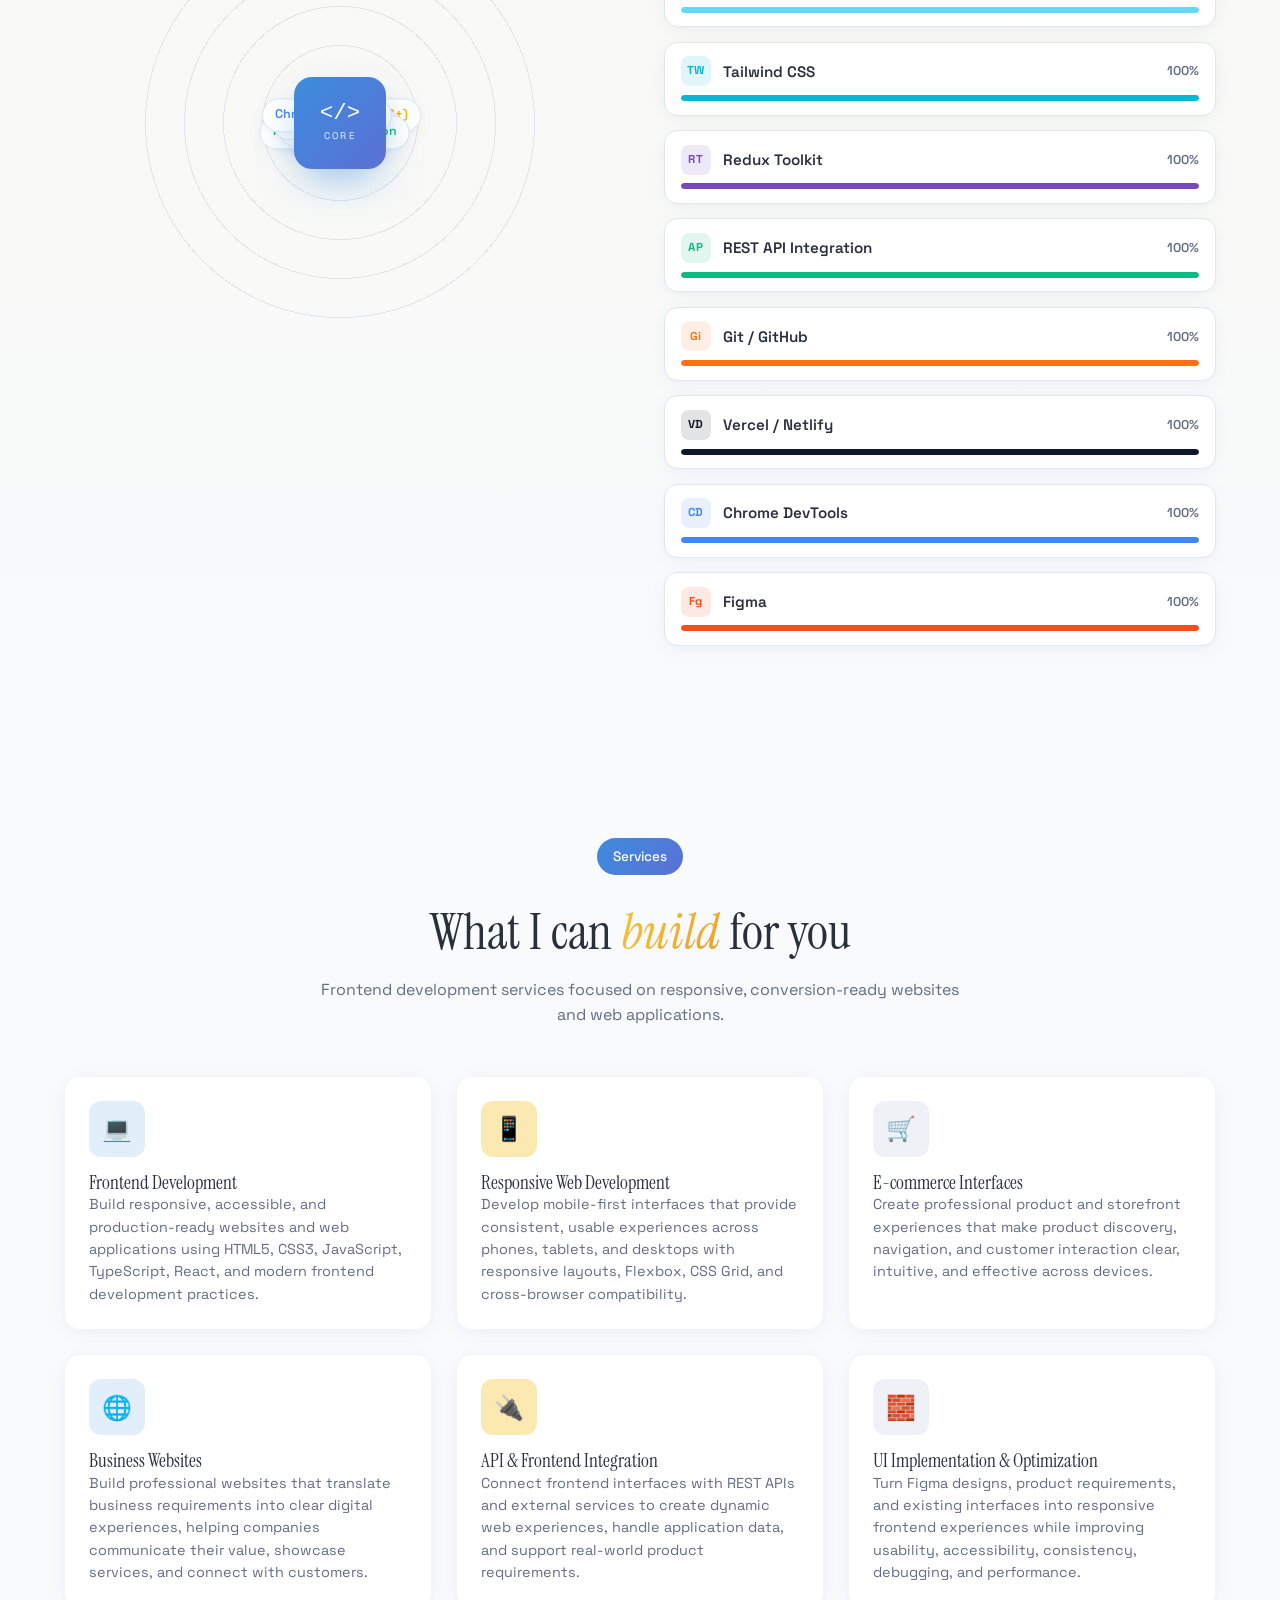
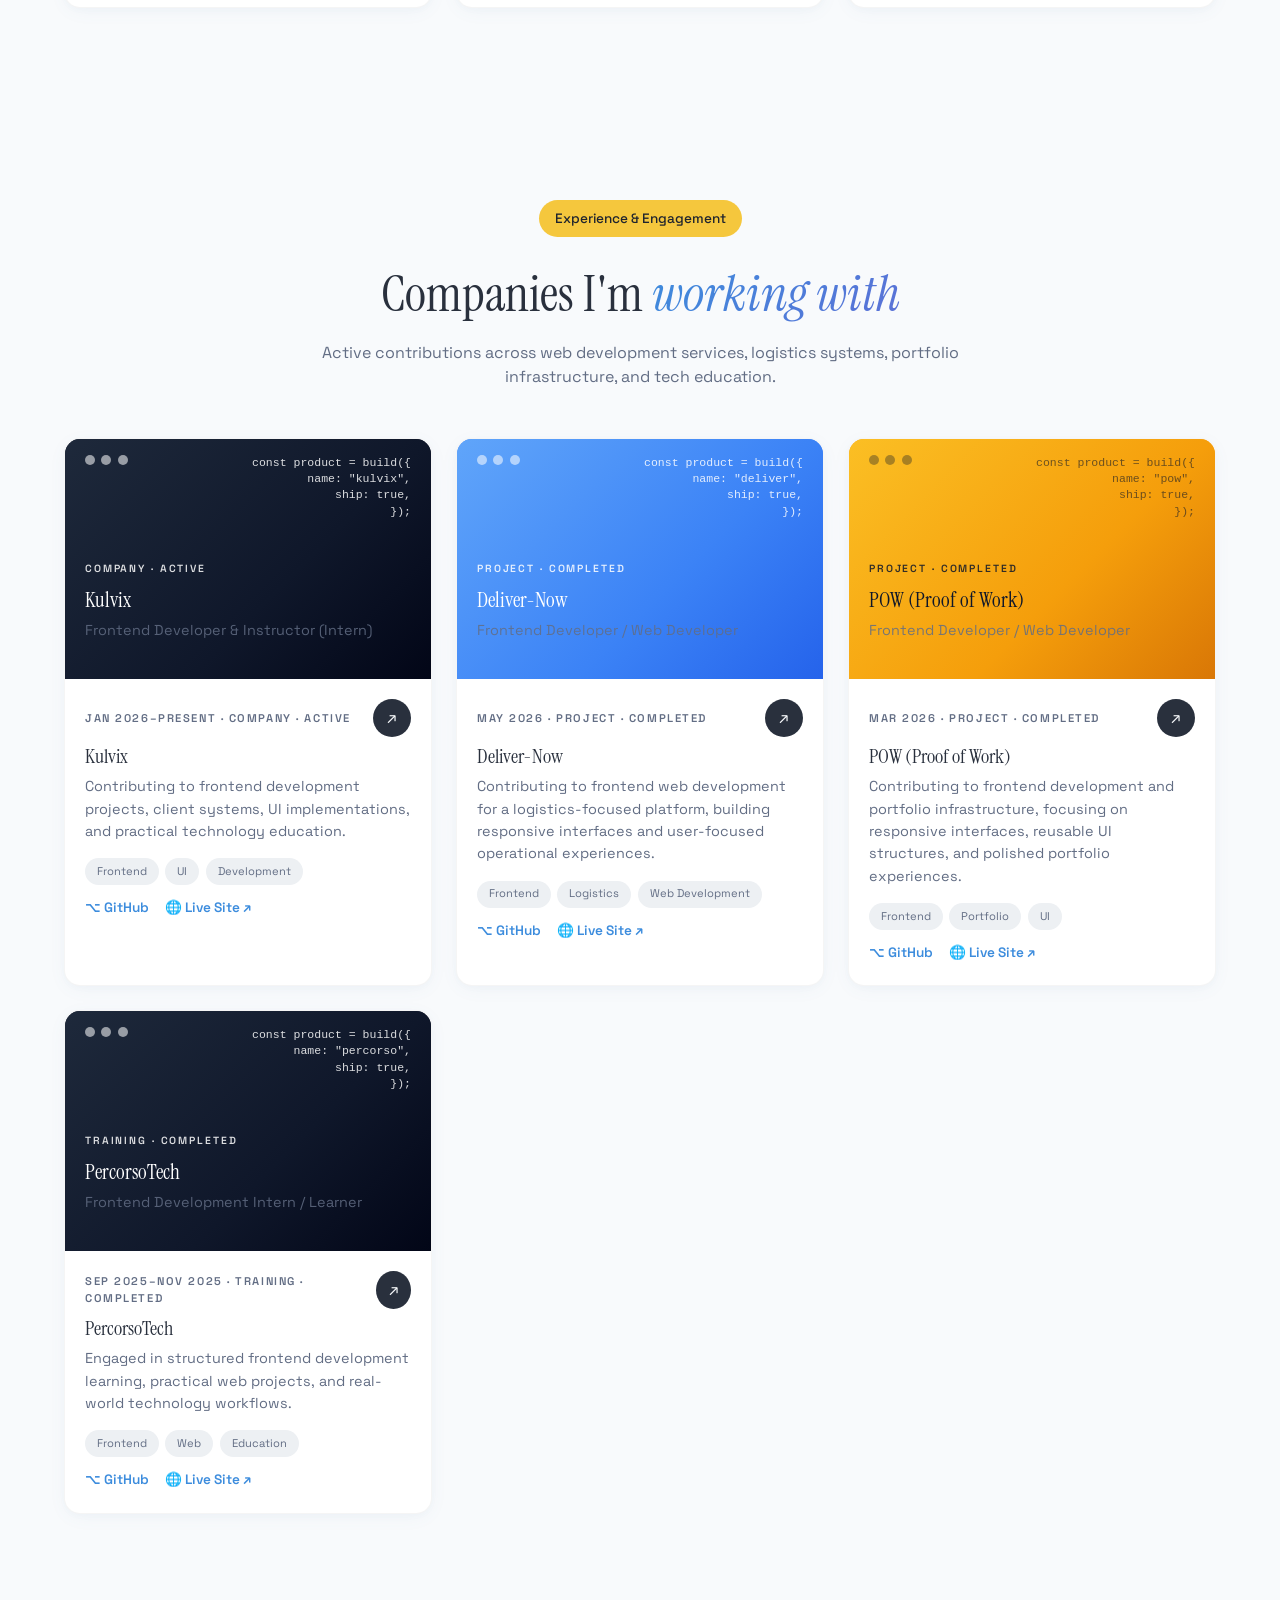
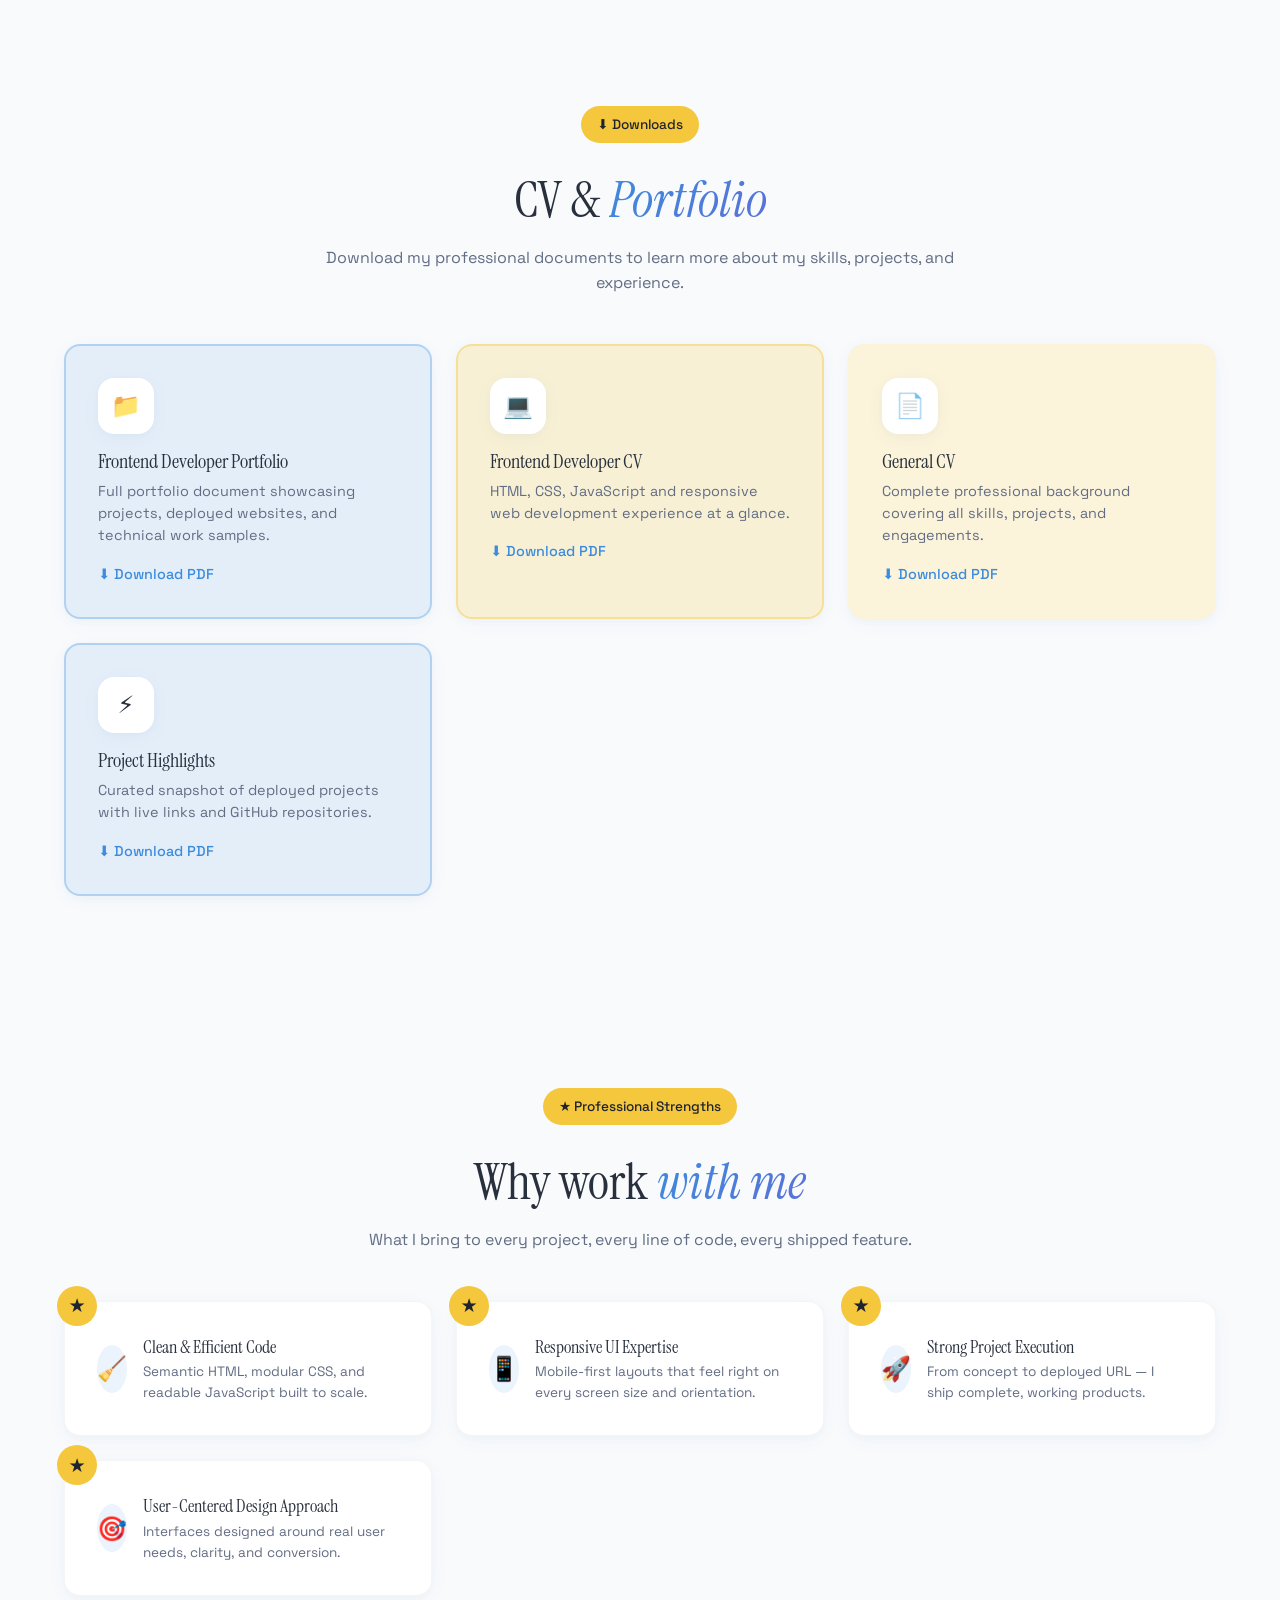
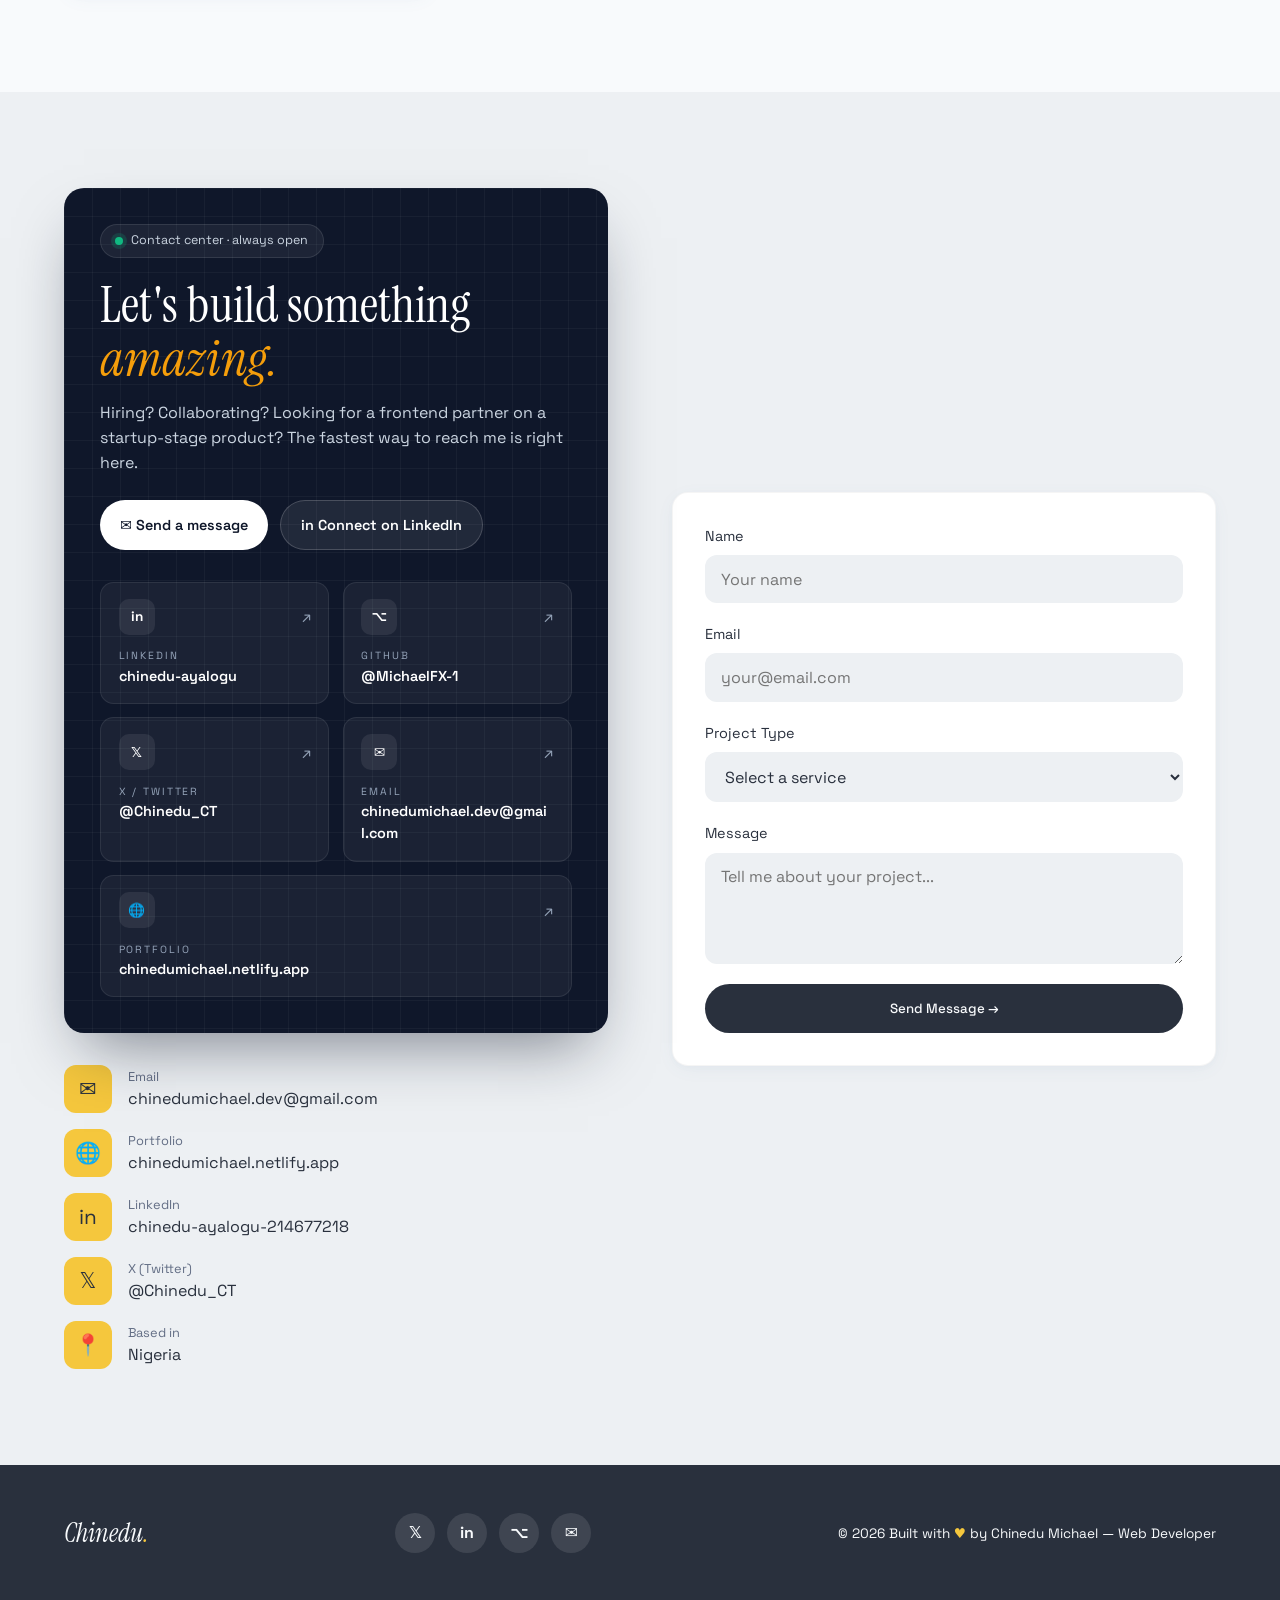
==== commit 13e2d588: "update index.html" ====
--- a/index.html
+++ b/index.html
@@ -72,6 +72,9 @@
   </div>
 </div>
 
+
+
+
 <div>
       <span class="badge badge-accent">Professional Summary</span>
       <h1 class="display">I'm <em class="grad">Chinedu Michael</em></h1>
@@ -82,8 +85,14 @@
       <br>
      
       </p>
-      
-            <a href="#work" class="btn-primary">View My Selected Work →</a>
+        <div class="cta-row">
+         <a href="#work" class="btn-primary">View My Selected Work →</a>
+      <a href="#contact" class="btn-outline">Let's Talk</a>
+      <a href="/chinedu-michael-portfolio/downloads/Chinedu Michael Portfolio.pdf" download class="btn-accent">⬇ Download Portfolio</a>
+      <a href="/chinedu-michael-portfolio/downloads/Chinedu Michael C.V (1).pdf" download class="btn-accent">⬇ Download Resumé</a>
+    </div>
+       
+    
       <div class="highlights">
         <a href="#work" class="hl"><span class="hl-ico">8+</span> Projects Completed</a>
         <div class="hl"><span class="hl-ico">8</span> Live Websites Deployed</div>
@@ -93,38 +102,6 @@
     </div>
   </div>
 </section>
-
-<!-- HERO -->
-<section id="work" class="section work">
-  <div class="container">
-    <div class="section-head reveal">
-      <span class="badge badge-primary">Featured Projects</span>
-      <h2 class="display">Projects I've <em class="grad">built & deployed</em></h2>
-      <p class="muted">Production websites and web applications — luxury e-commerce, portfolio systems, business templates, and interactive apps. All built with HTML, CSS, JavaScript and deployed live.</p>
-    </div>
-    <div class="cards-grid bento-grid" id="devProjects"></div>
-    <div class="center mt-2"><a class="link-accent" href="https://github.com/MichaelFX-1" target="_blank" rel="noopener">View all repositories on GitHub ↗</a></div>
-  </div>
-</section>
-
-<!-- WORK -->
-
-
-<!-- SKILLS -->
-
-<!-- Project Case Studies section: insert where you want this section to appear. -->
-<section id="case-studies" class="cm-case-studies">
-  <div class="cm-case-container">
-    <header class="cm-case-heading">
-      <span class="cm-case-badge">02 / Project Case Studies</span>
-      <h2>Use case → implementation → <em>evidence.</em></h2>
-      <p>The strongest projects go beyond a card. Expand a case study to see the problem context, role, implementation focus, challenges and documented result.</p>
-    </header>
-    <div class="cm-case-list" id="cmCaseStudies"></div>
-  </div>
-</section>
-<!-- Load project-case-studies.css and project-case-studies.js after this markup. -->
-
 
 <section class="section hero gradient-bg">
   <div class="bg-orb orb-1"></div>
@@ -138,15 +115,43 @@
   
     <h2 class="display xl">I Build <em class="grad">Interactive</em><br/><span class="underline-text">websites & web apps</span></h2>
    
-    <div class="cta-row">
-      <a href="#work" class="btn-primary">View My Work →</a>
-      <a href="#contact" class="btn-outline">Let's Talk</a>
-      <a href="/chinedu-michael-portfolio/downloads/Chinedu Michael Portfolio.pdf" download class="btn-accent">⬇ Download Portfolio</a>
-      <a href="/chinedu-michael-portfolio/downloads/Chinedu Michael C.V (1).pdf" download class="btn-accent">⬇ Download Resumé</a>
-    </div>
+  
    
   </div>
 </section>
+
+<!-- HERO -->
+<section id="work" class="section work">
+  <div class="container">
+    <div class="section-head reveal">
+      <span class="badge badge-primary">Featured Projects</span>
+      <h2 class="display">Projects I've <em class="grad">built & deployed</em></h2>
+      <p class="muted">Production websites and web applications — luxury e-commerce, portfolio systems, business templates, and interactive apps. All built with HTML, CSS, JavaScript and deployed live.</p>
+    </div>
+    <div class="cards-grid bento-grid" id="devProjects"></div>
+    <div class="center mt-2"><a class="link-accent" href="https://github.com/MichaelFX-1" target="_blank" rel="noopener">View all repositories on GitHub ↗</a></div>
+  </div>
+</section>
+
+<!-- WORK -->
+
+
+<!-- SKILLS -->
+
+<!-- Project Case Studies section: insert where you want this section to appear. -->
+<section id="case-studies" class="cm-case-studies">
+  <div class="cm-case-container">
+    <header class="cm-case-heading">
+      <span class="cm-case-badge">02 / Project Case Studies</span>
+      <h2>Use case → implementation → <em>evidence.</em></h2>
+      <p>The strongest projects go beyond a card. Expand a case study to see the problem context, role, implementation focus, challenges and documented result.</p>
+    </header>
+    <div class="cm-case-list" id="cmCaseStudies"></div>
+  </div>
+</section>
+<!-- Load project-case-studies.css and project-case-studies.js after this markup. -->
+
+
 
 
 
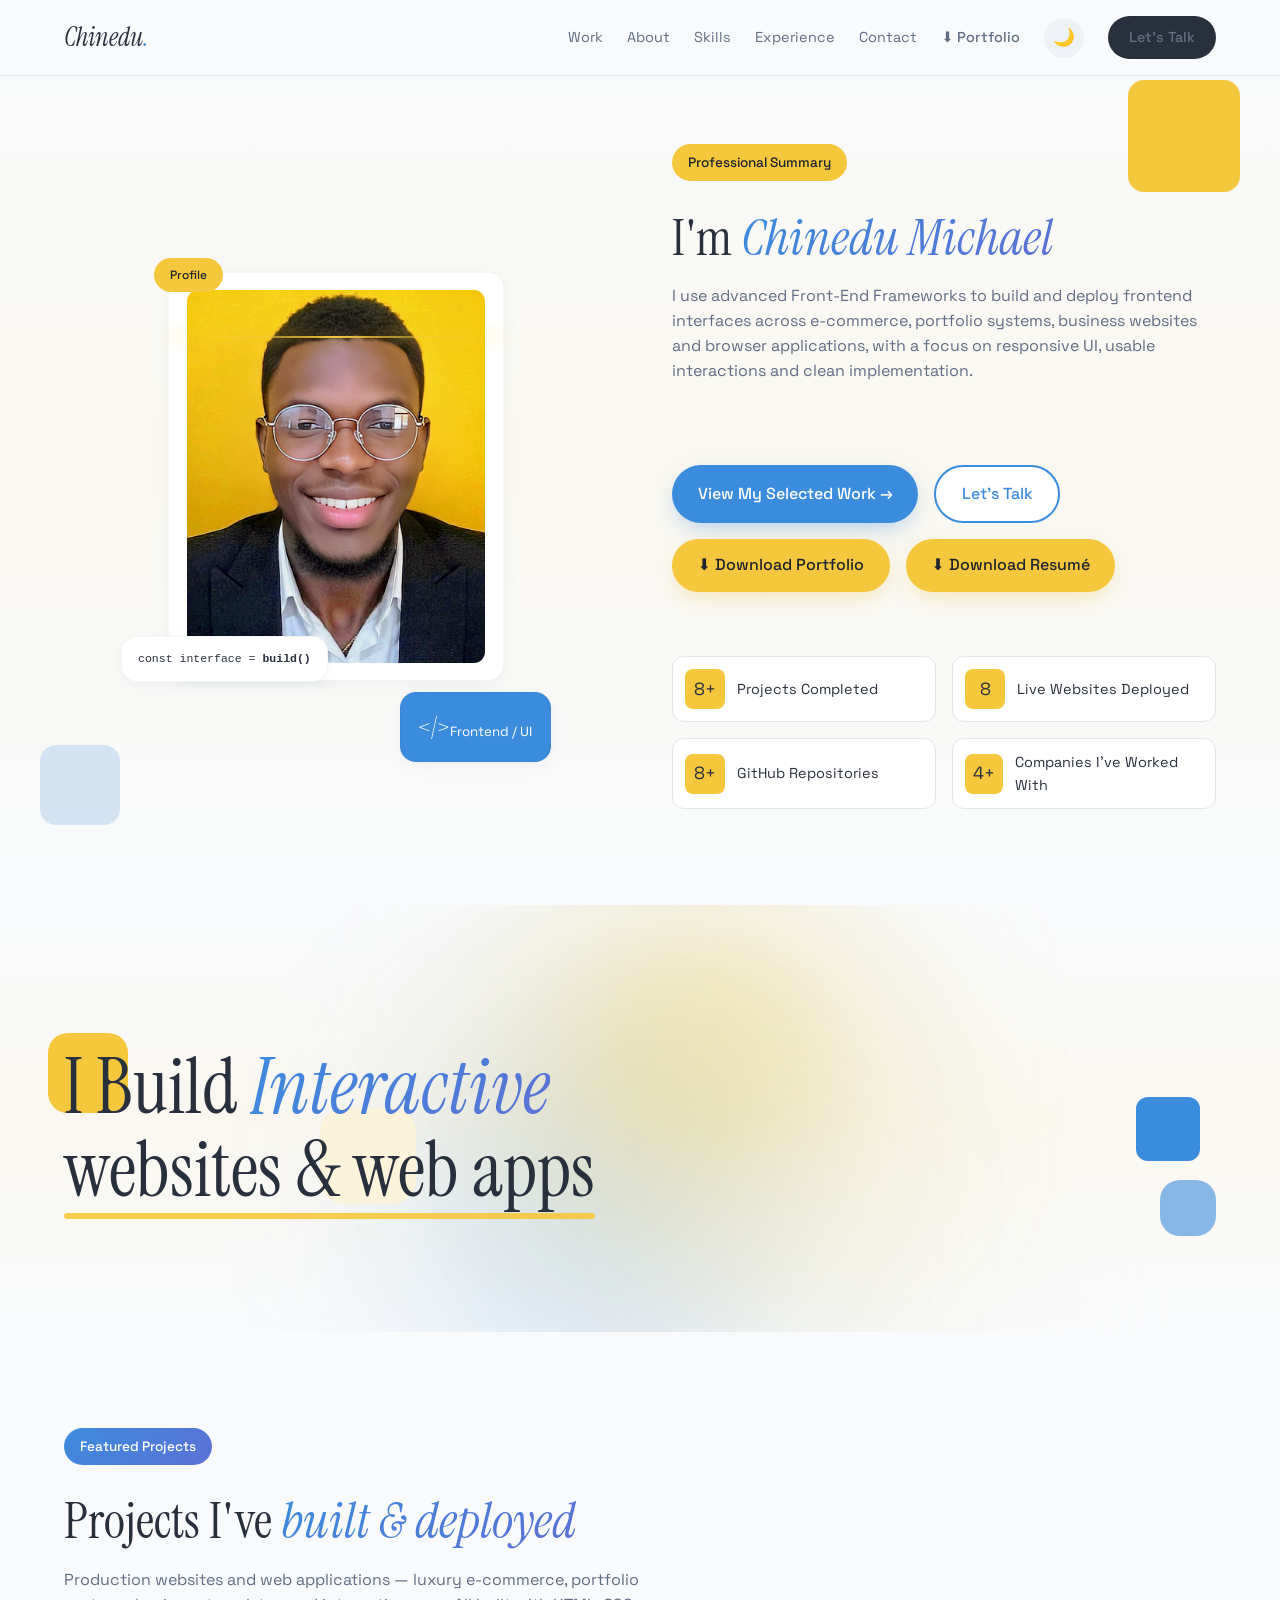
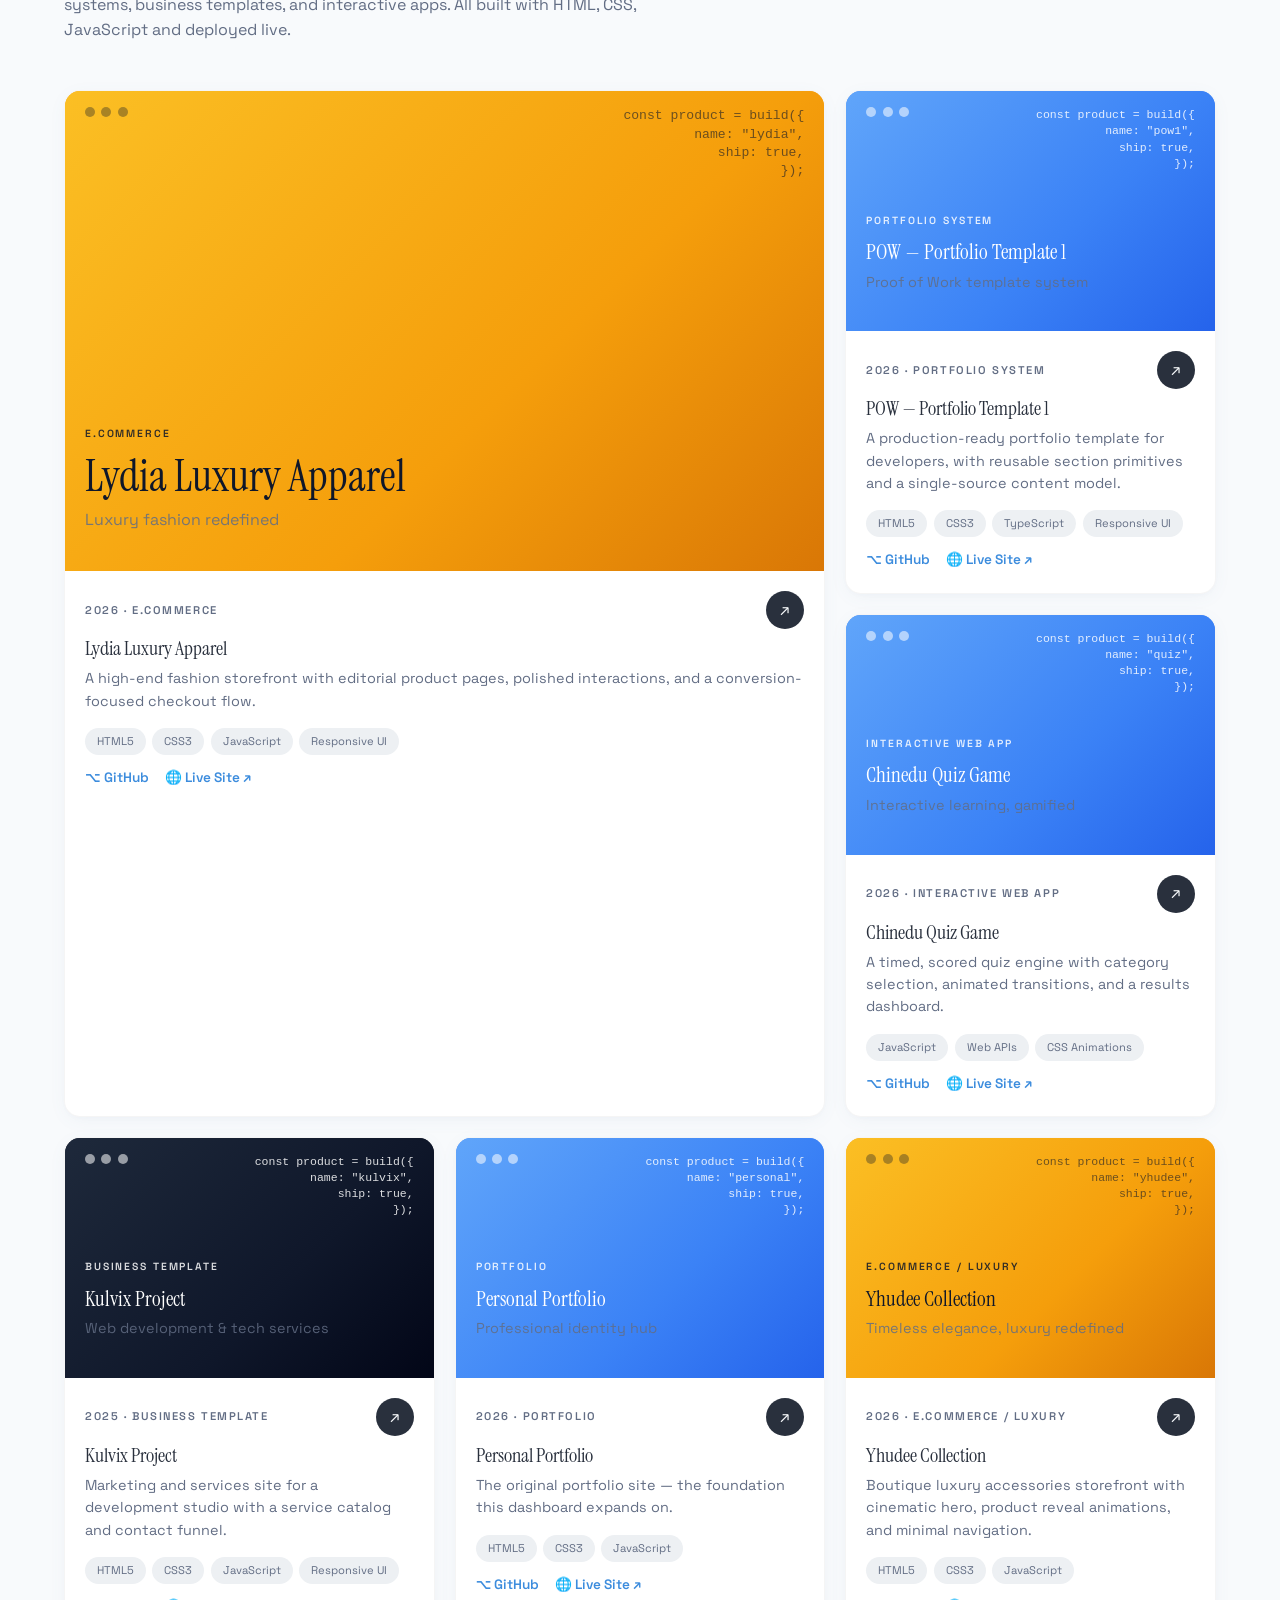
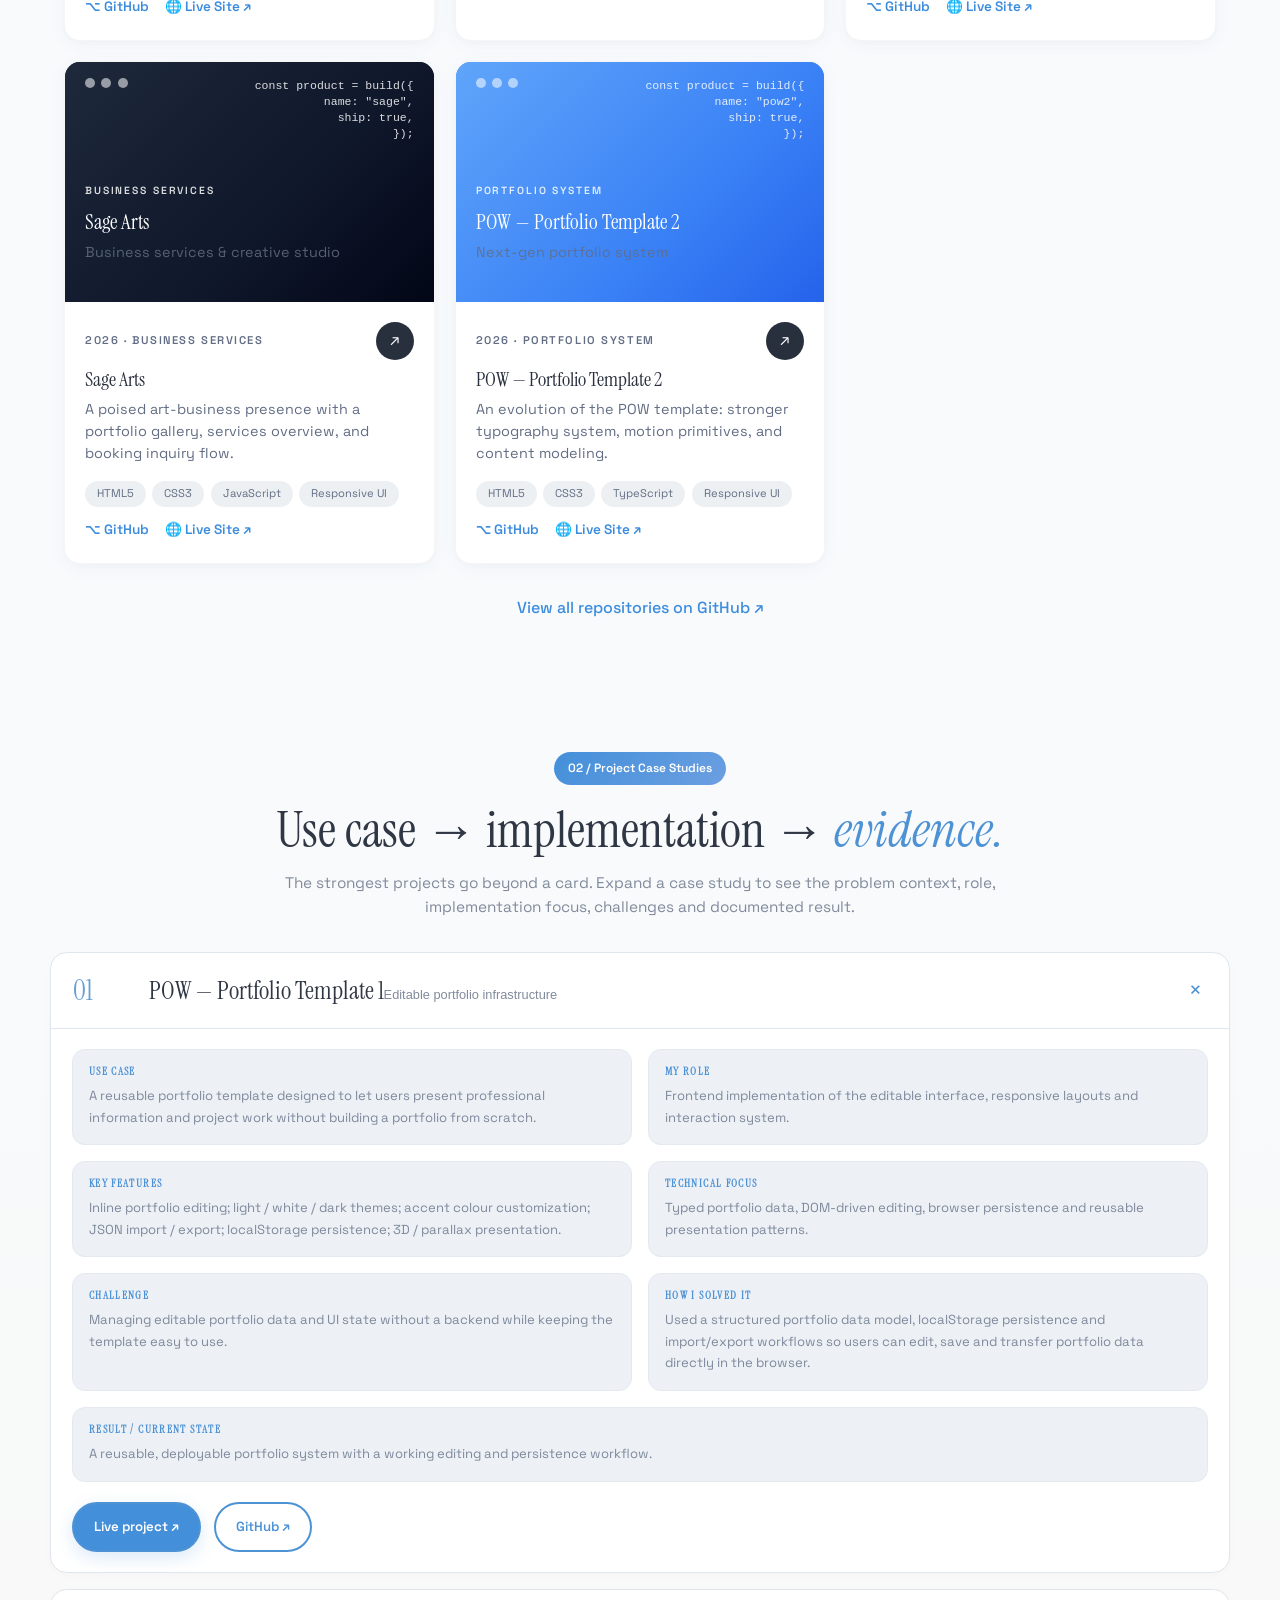
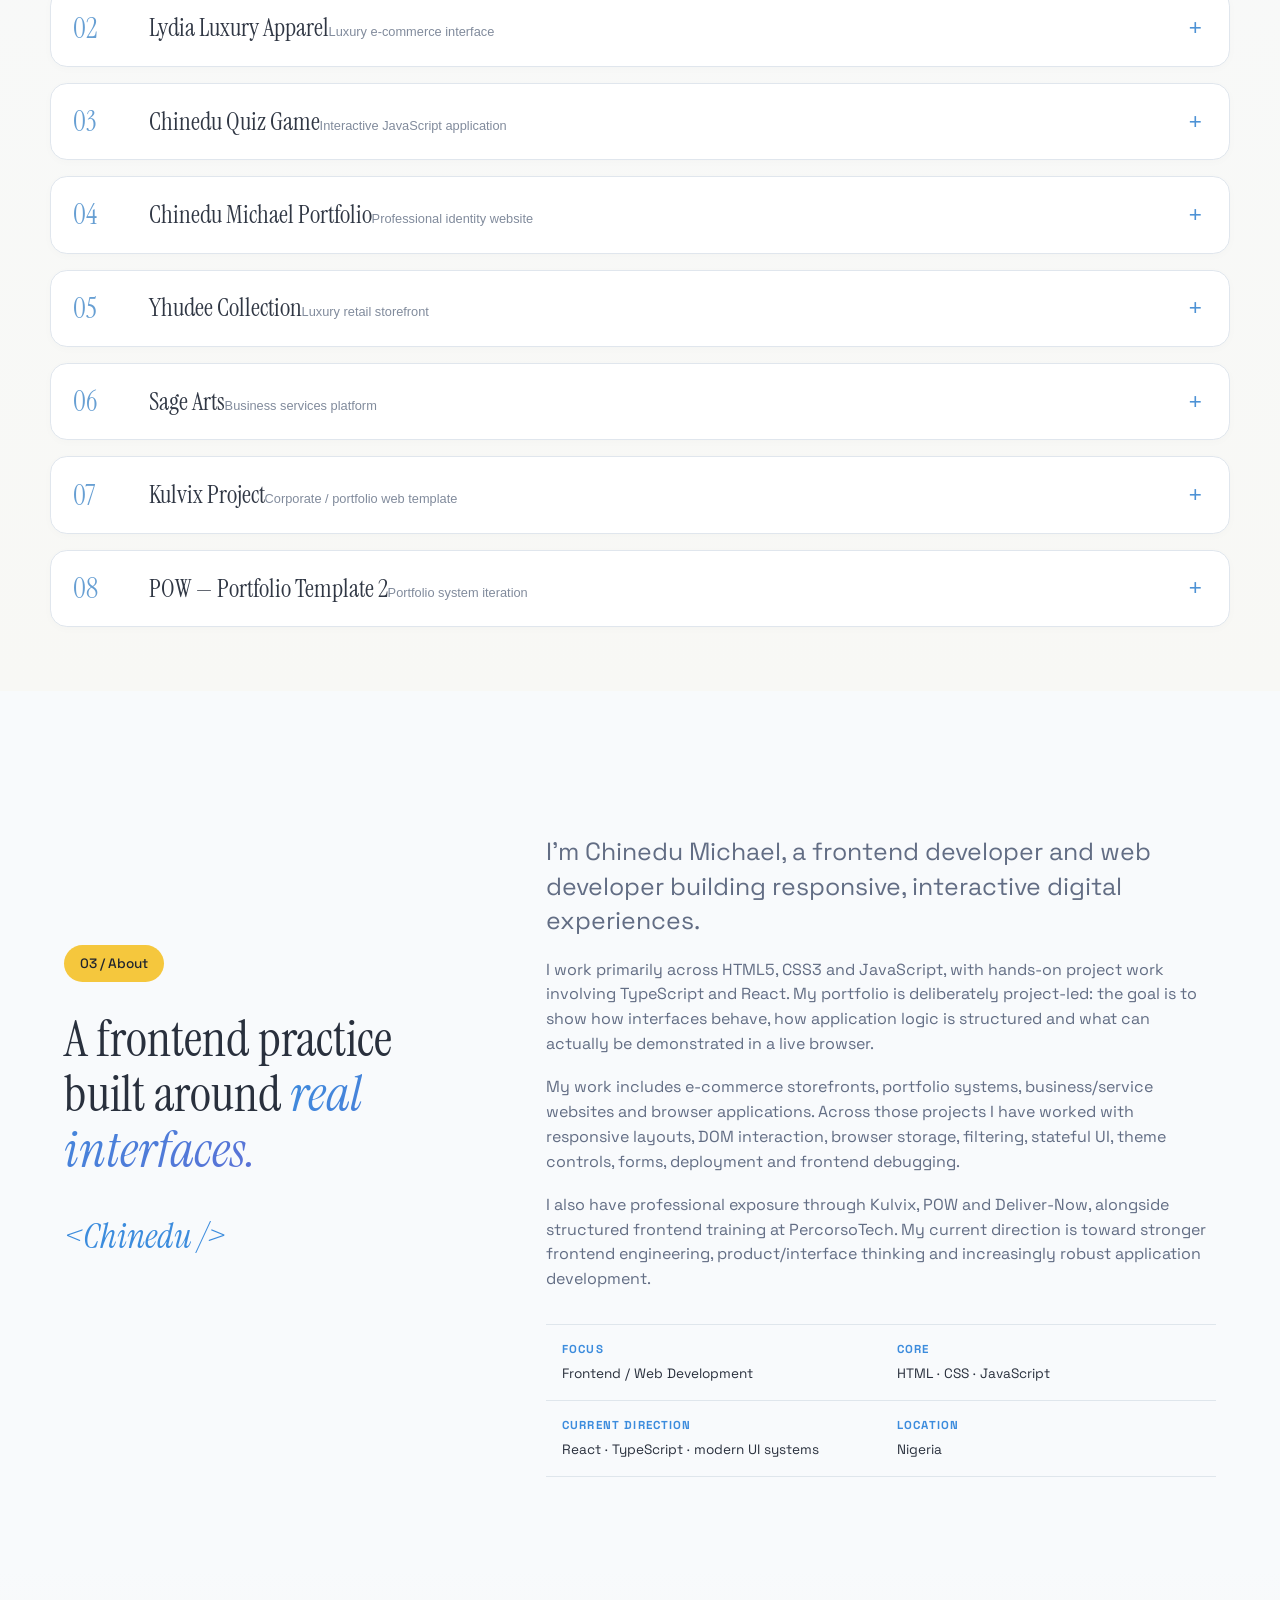
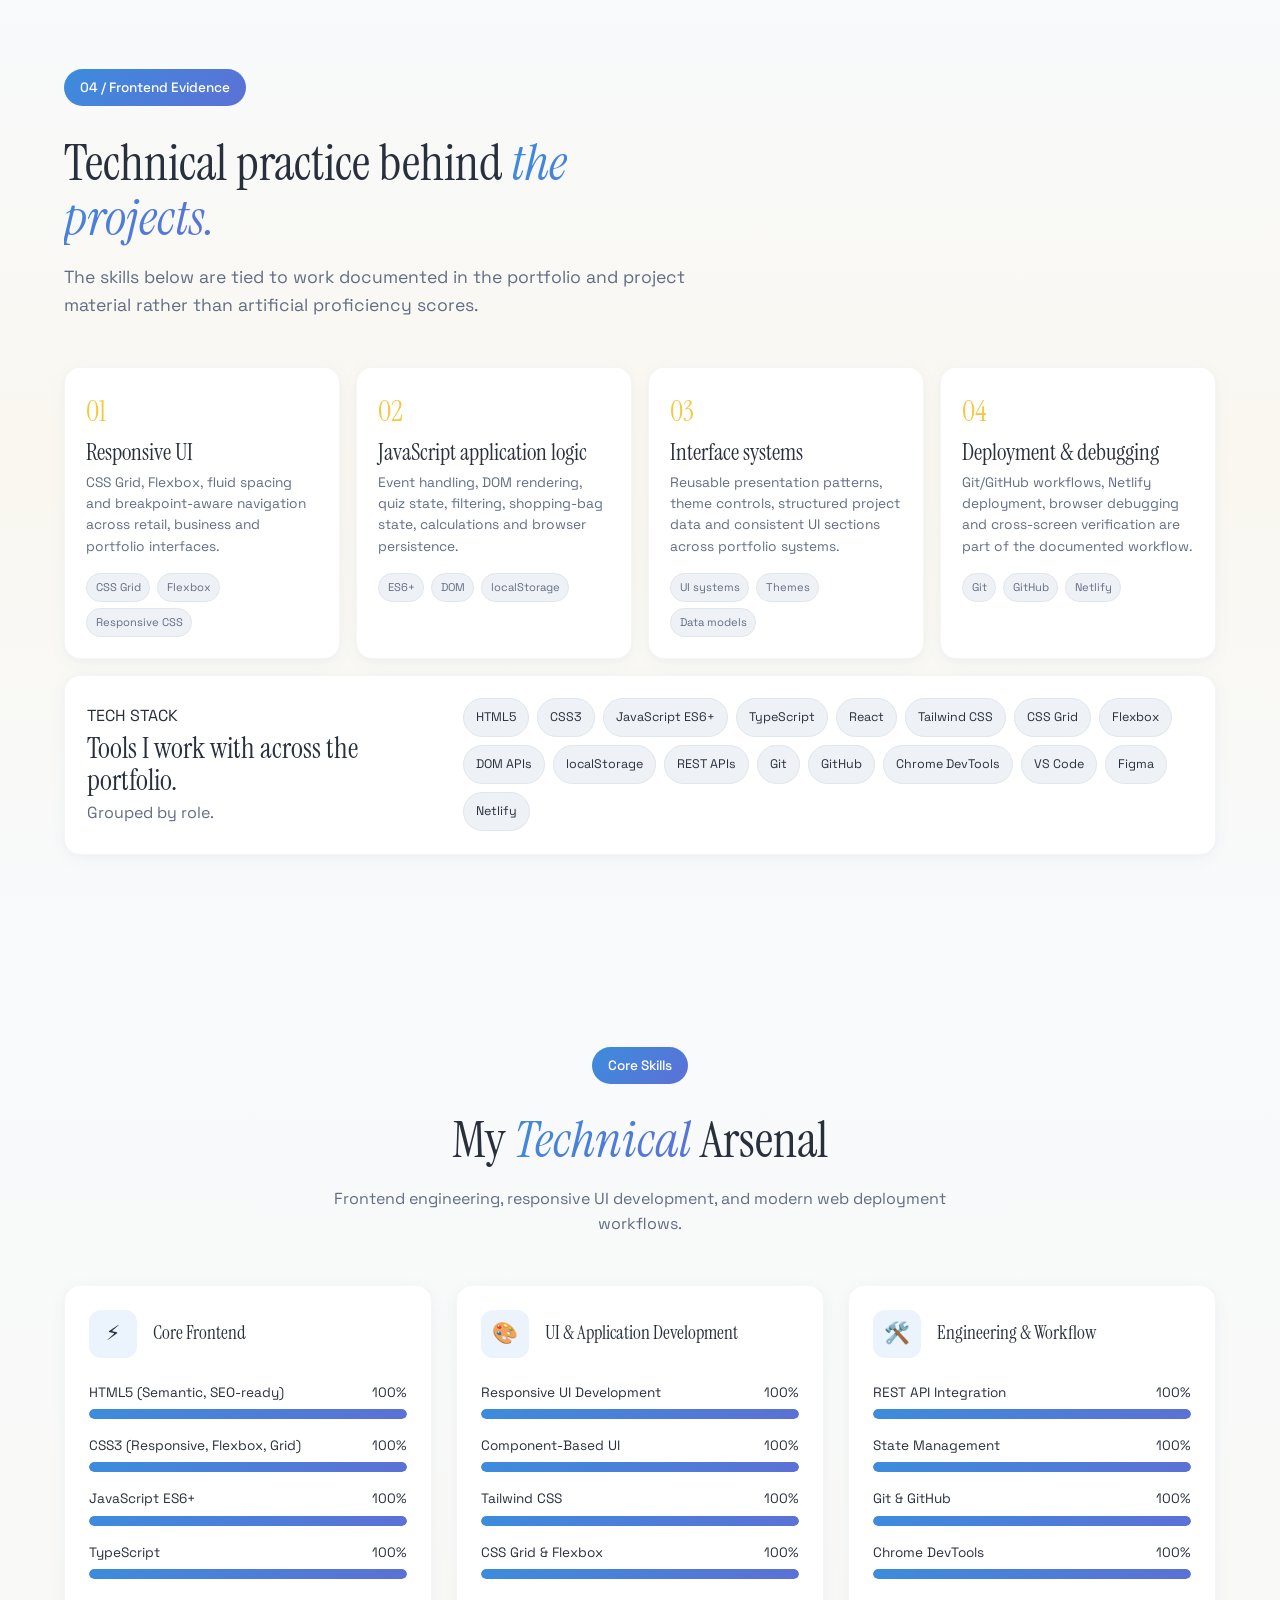
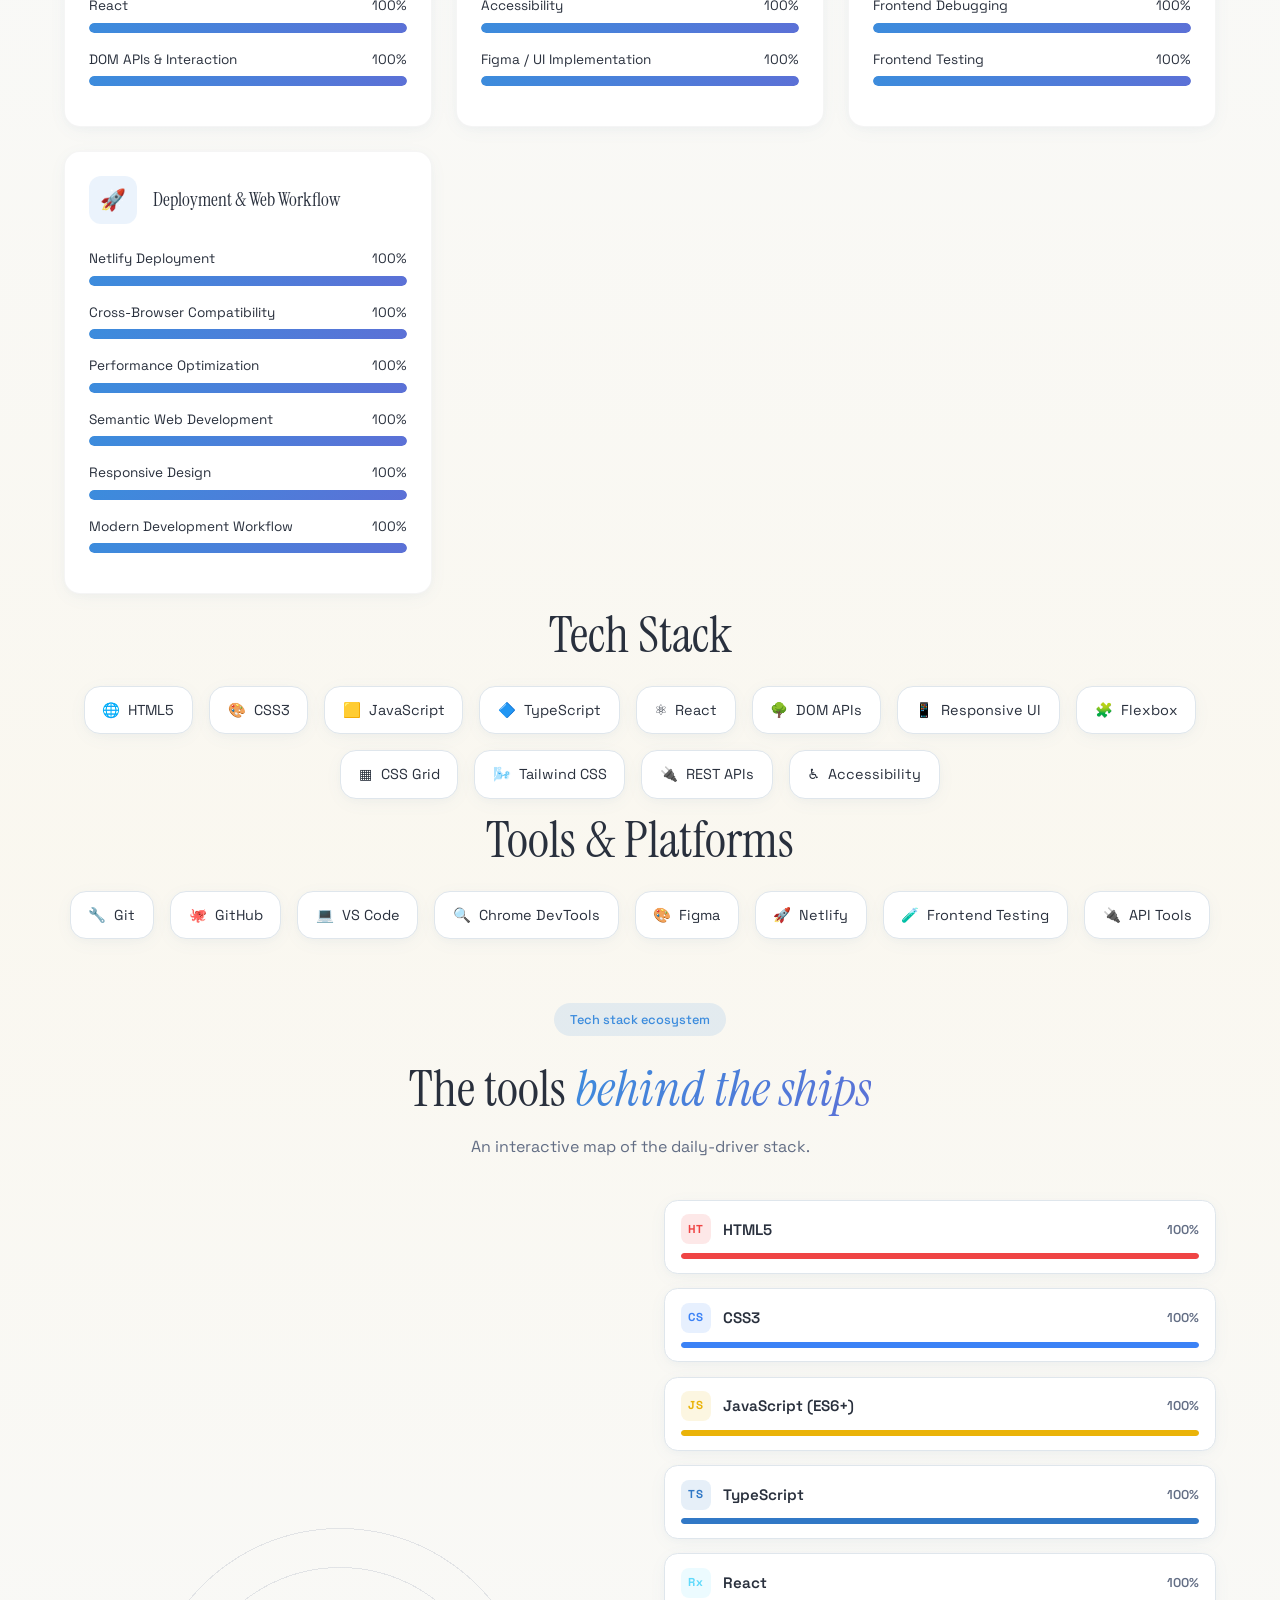
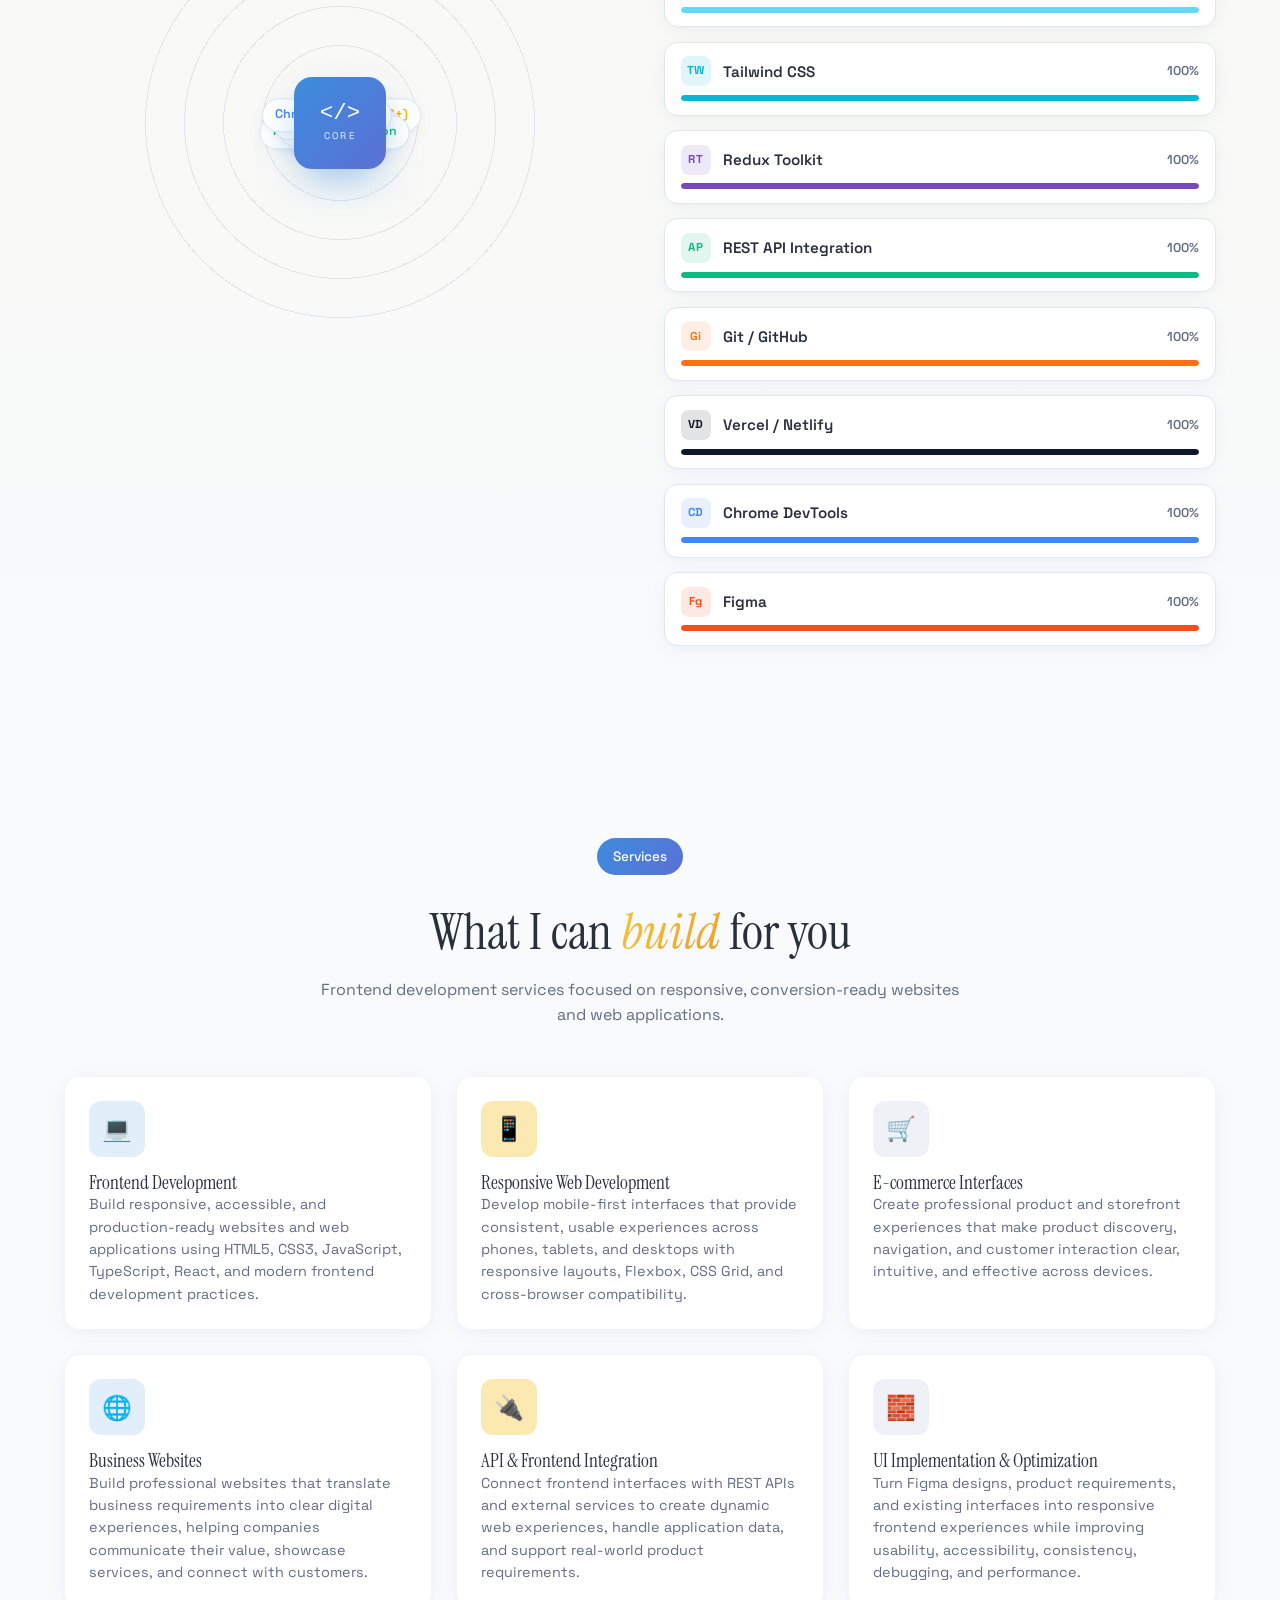
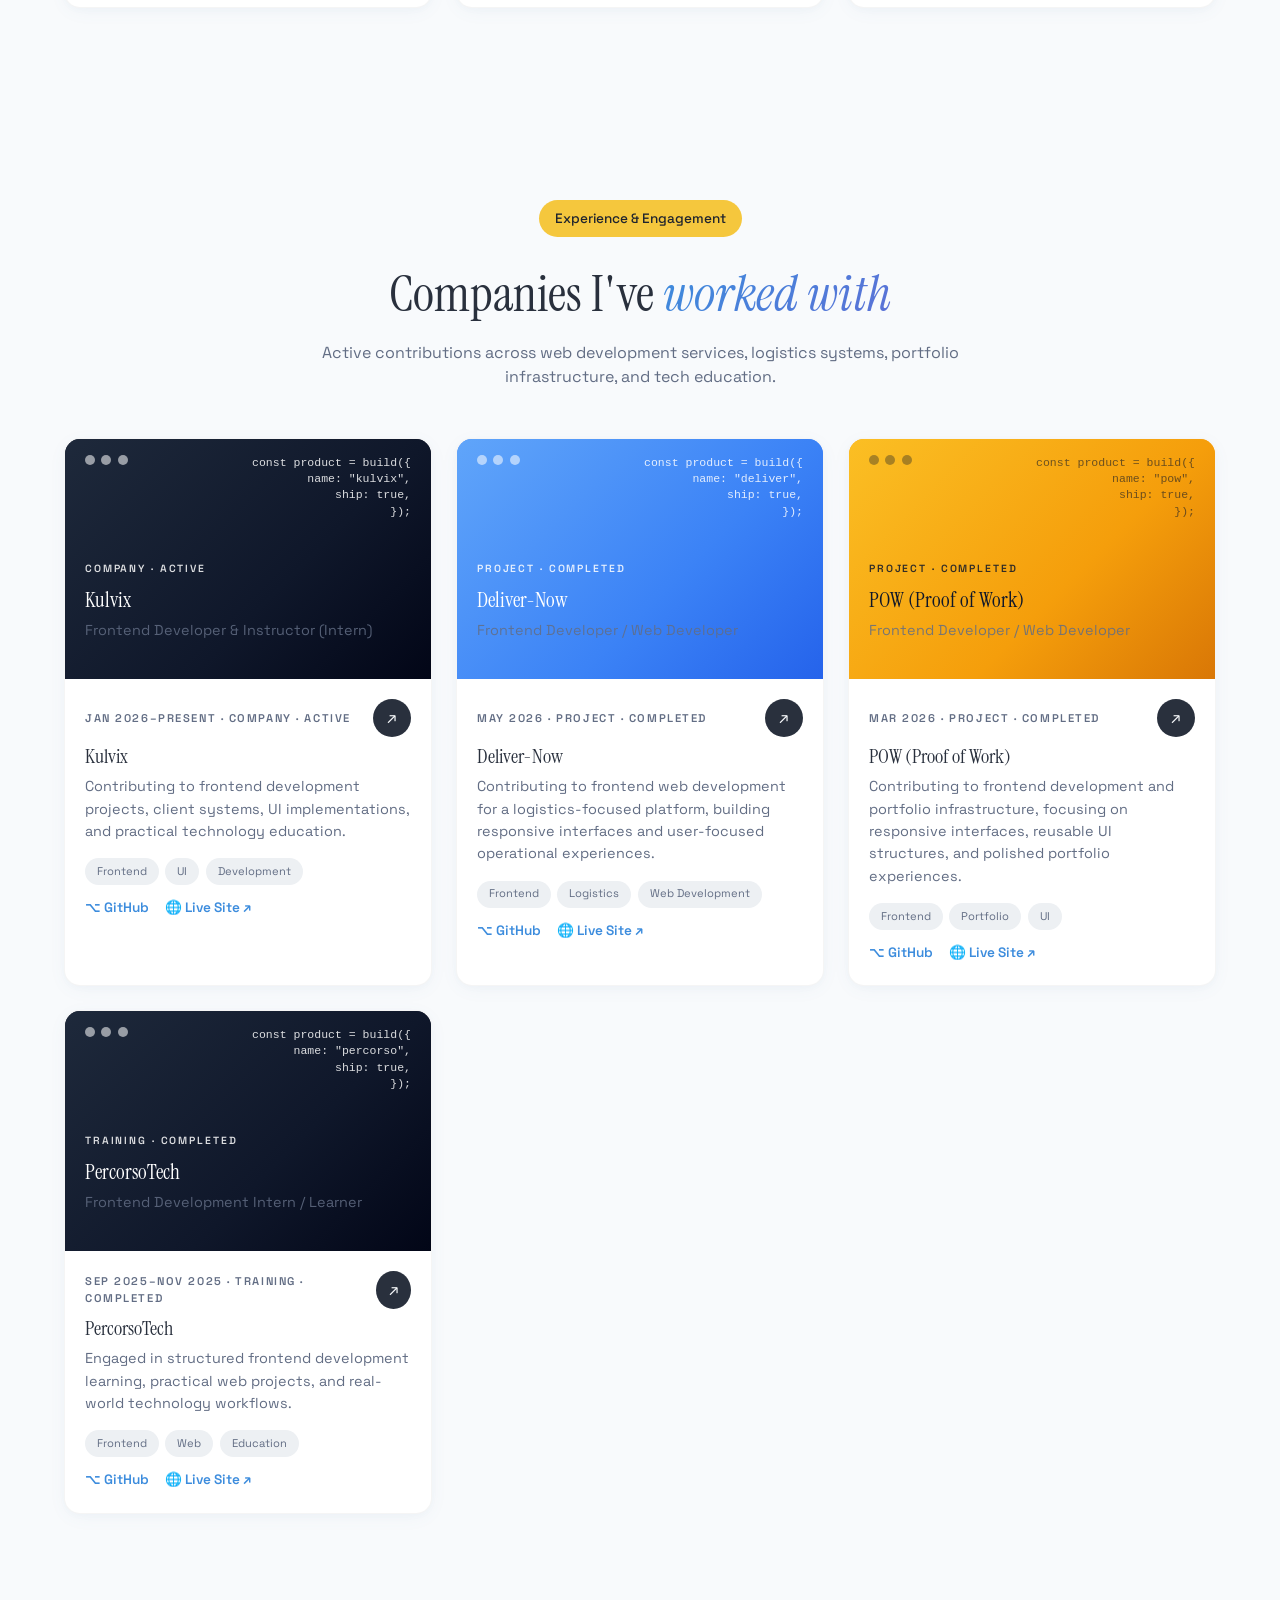
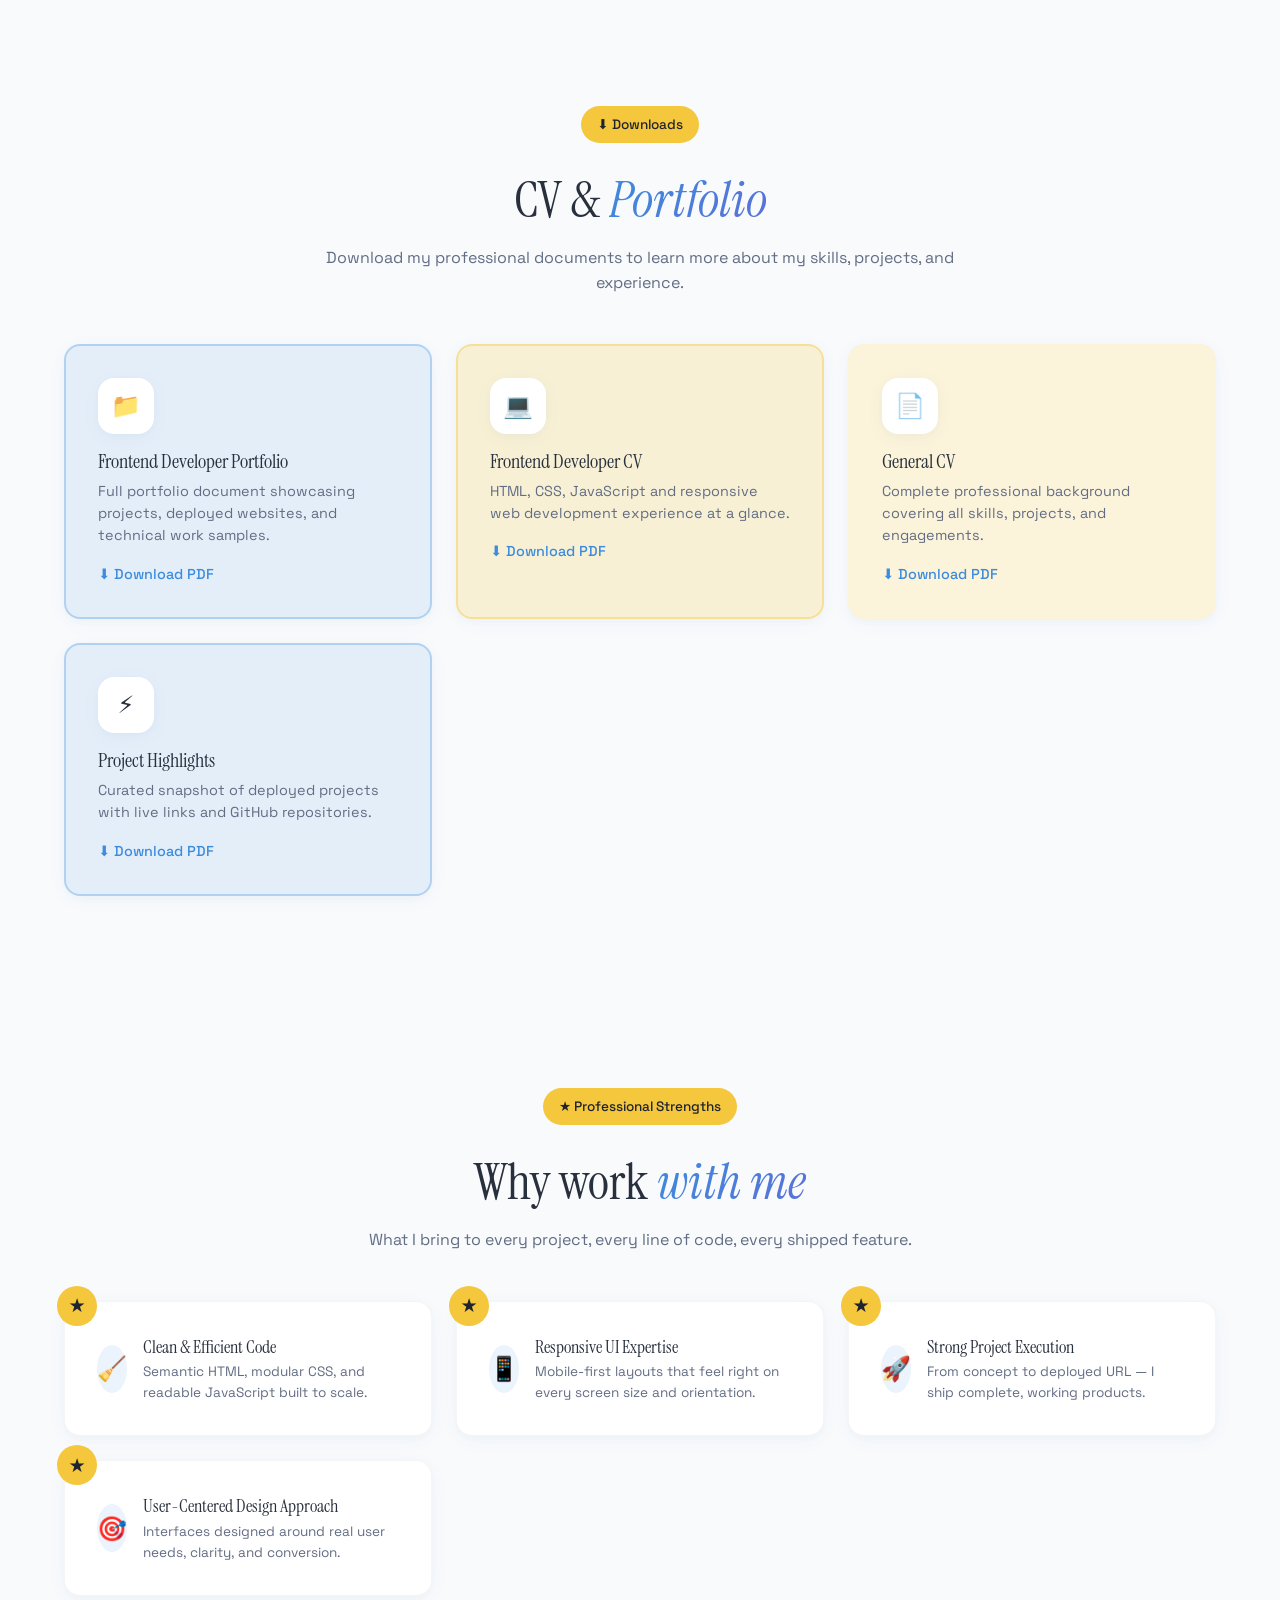
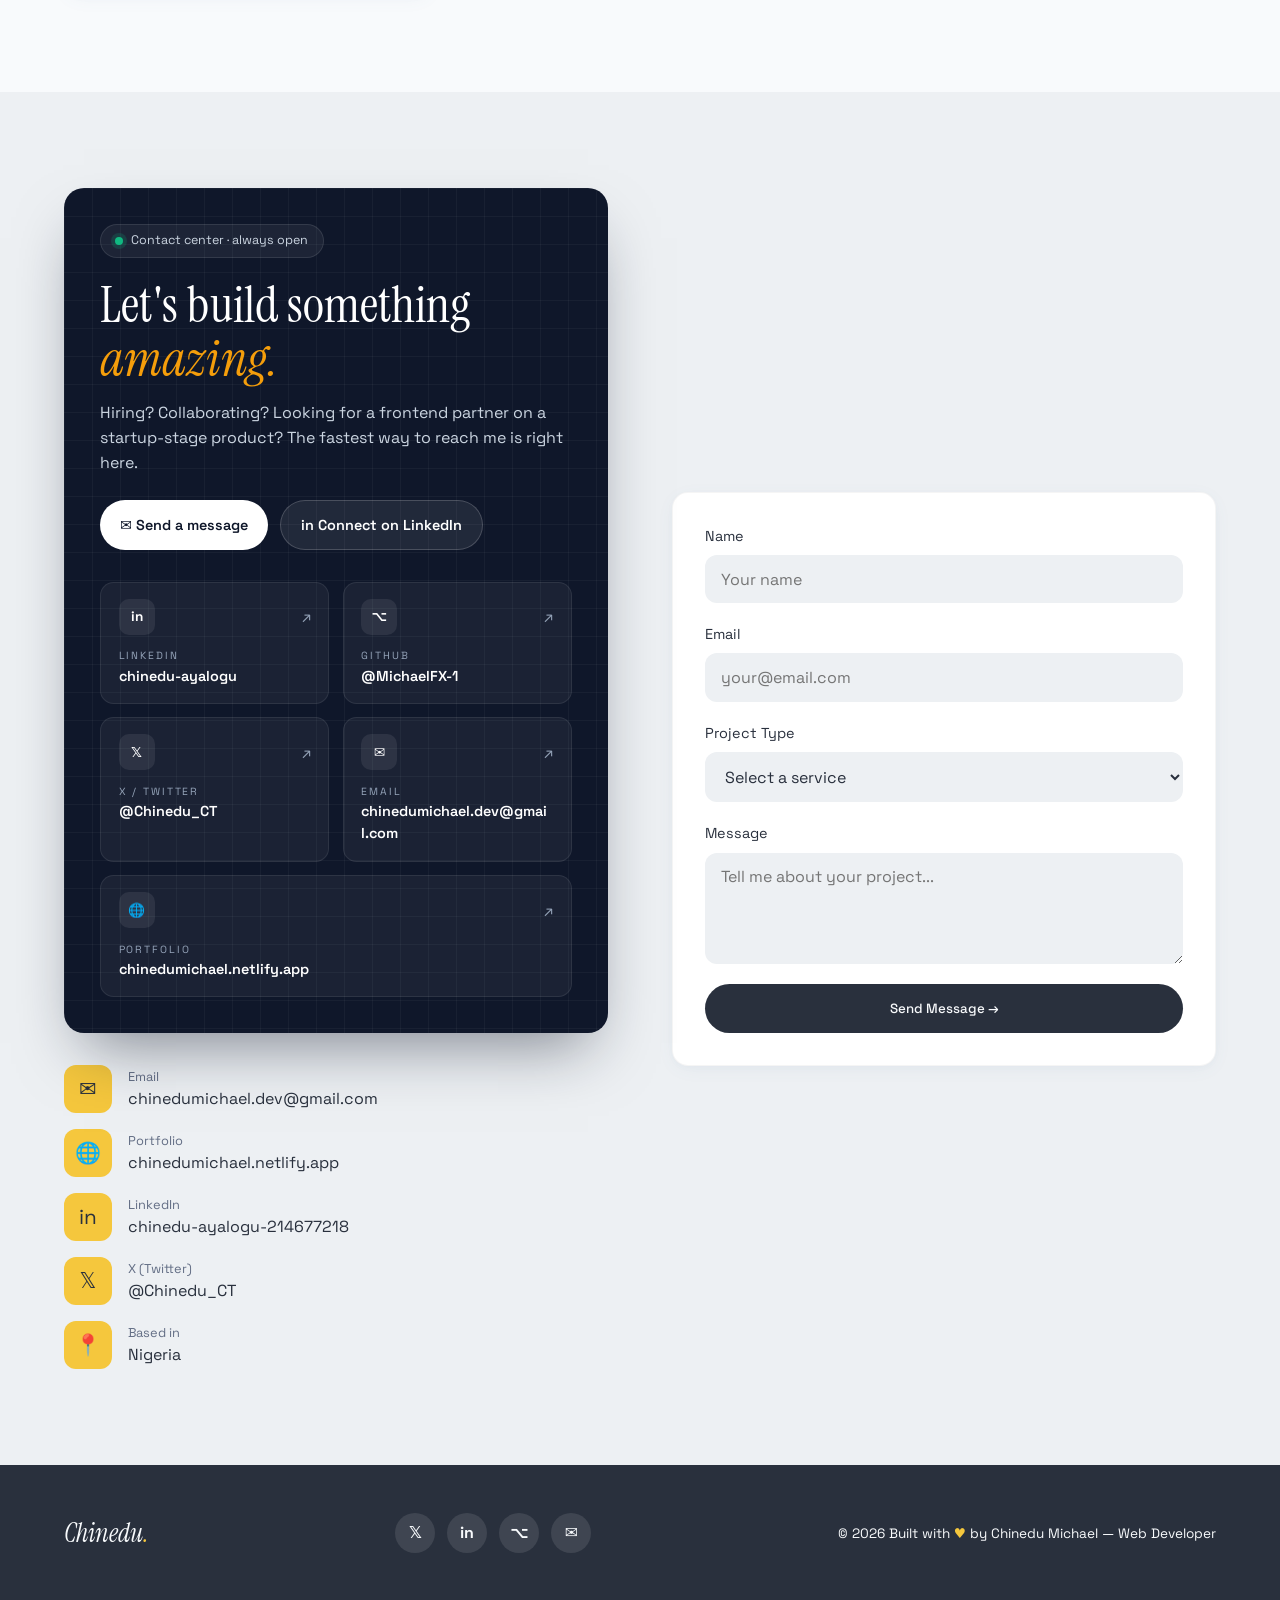
==== commit eed044d4: "update" ====
--- a/index.html
+++ b/index.html
@@ -97,7 +97,7 @@
         <a href="#work" class="hl"><span class="hl-ico">8+</span> Projects Completed</a>
         <div class="hl"><span class="hl-ico">8</span> Live Websites Deployed</div>
         <div class="hl"><span class="hl-ico">8+</span> GitHub Repositories</div>
-        <div class="hl"><span class="hl-ico">3+</span> Companies I'm Working With</div>
+        <div class="hl"><span class="hl-ico">4+</span> Companies I've Worked With</div>
       </div>
     </div>
   </div>
@@ -260,7 +260,7 @@
   <div class="container">
     <div class="section-head center reveal">
       <span class="badge badge-accent">Experience & Engagement</span>
-      <h2 class="display">Companies I'm <em class="grad">working with</em></h2>
+      <h2 class="display">Companies I've <em class="grad">worked with</em></h2>
       <p class="muted">Active contributions across web development services, logistics systems, portfolio infrastructure, and tech education.</p>
     </div>
     <div class="cards-grid grid-2-col" id="experienceGrid"></div>
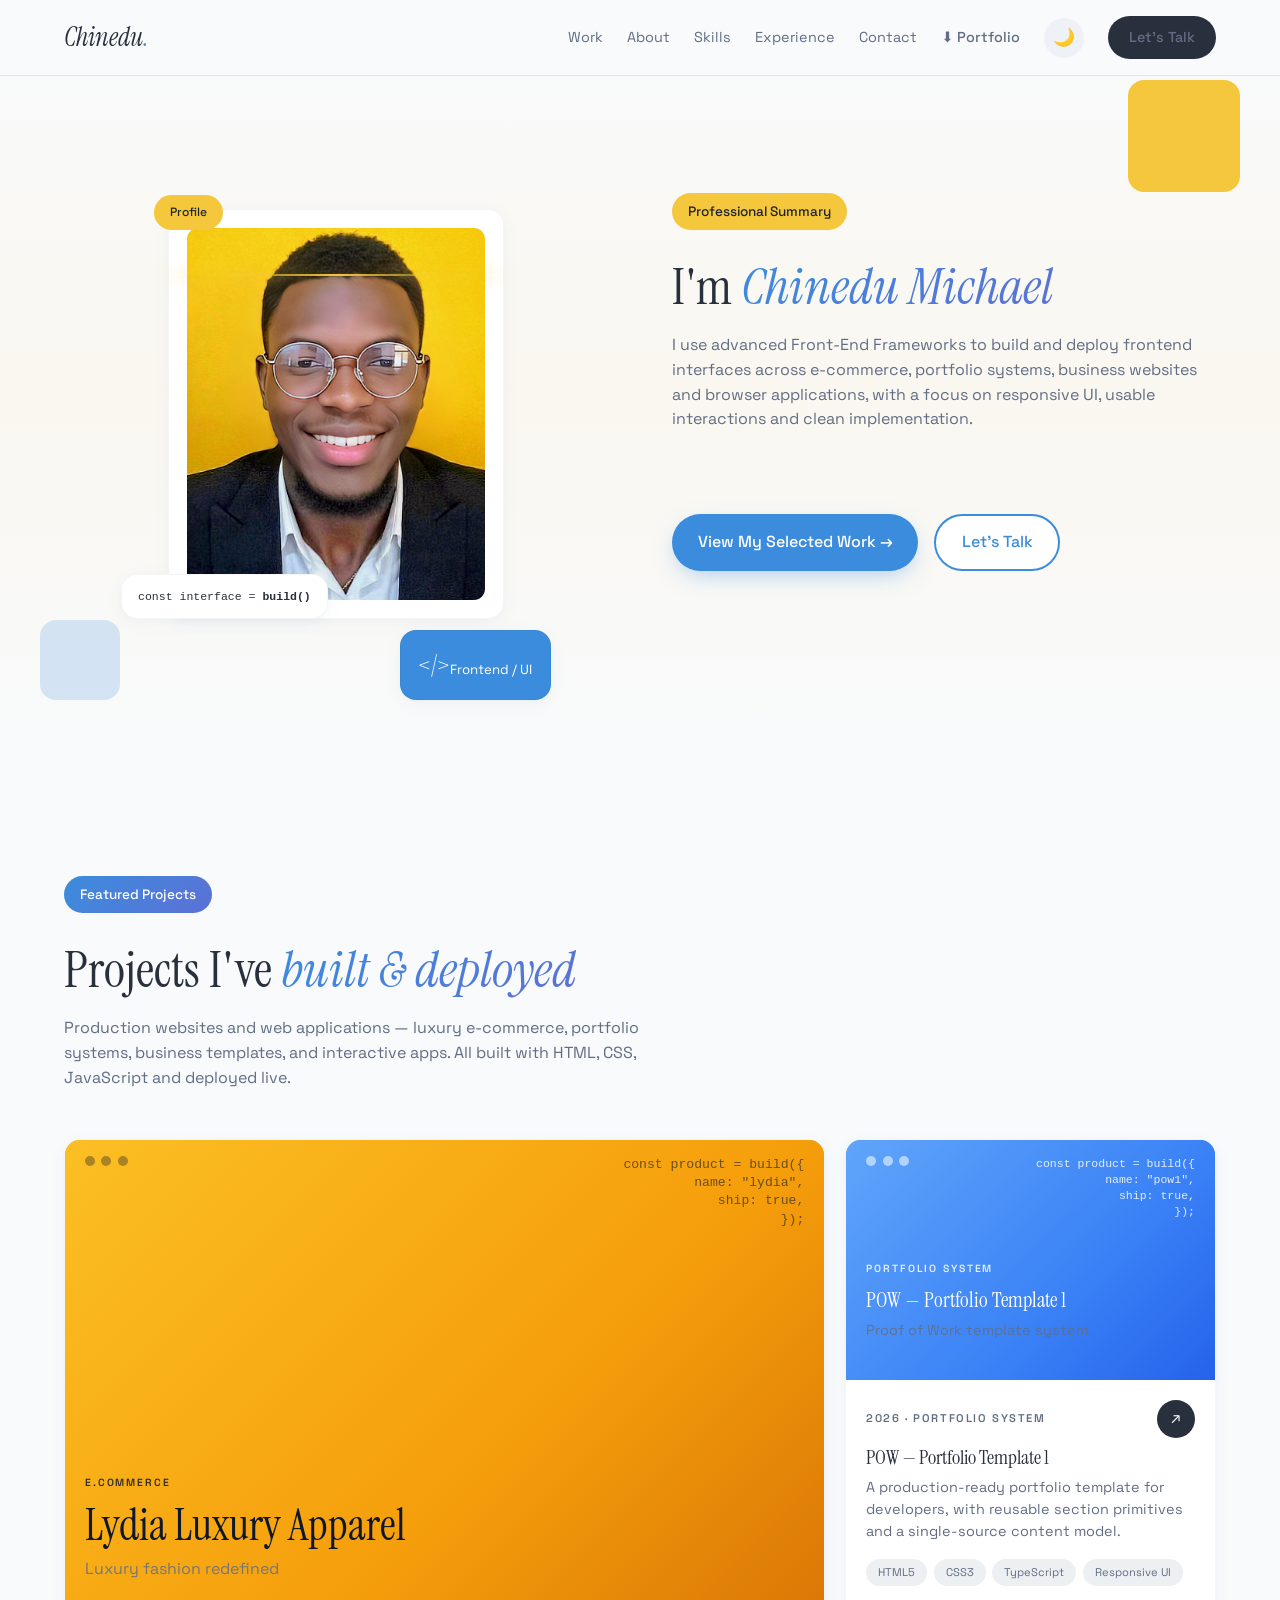
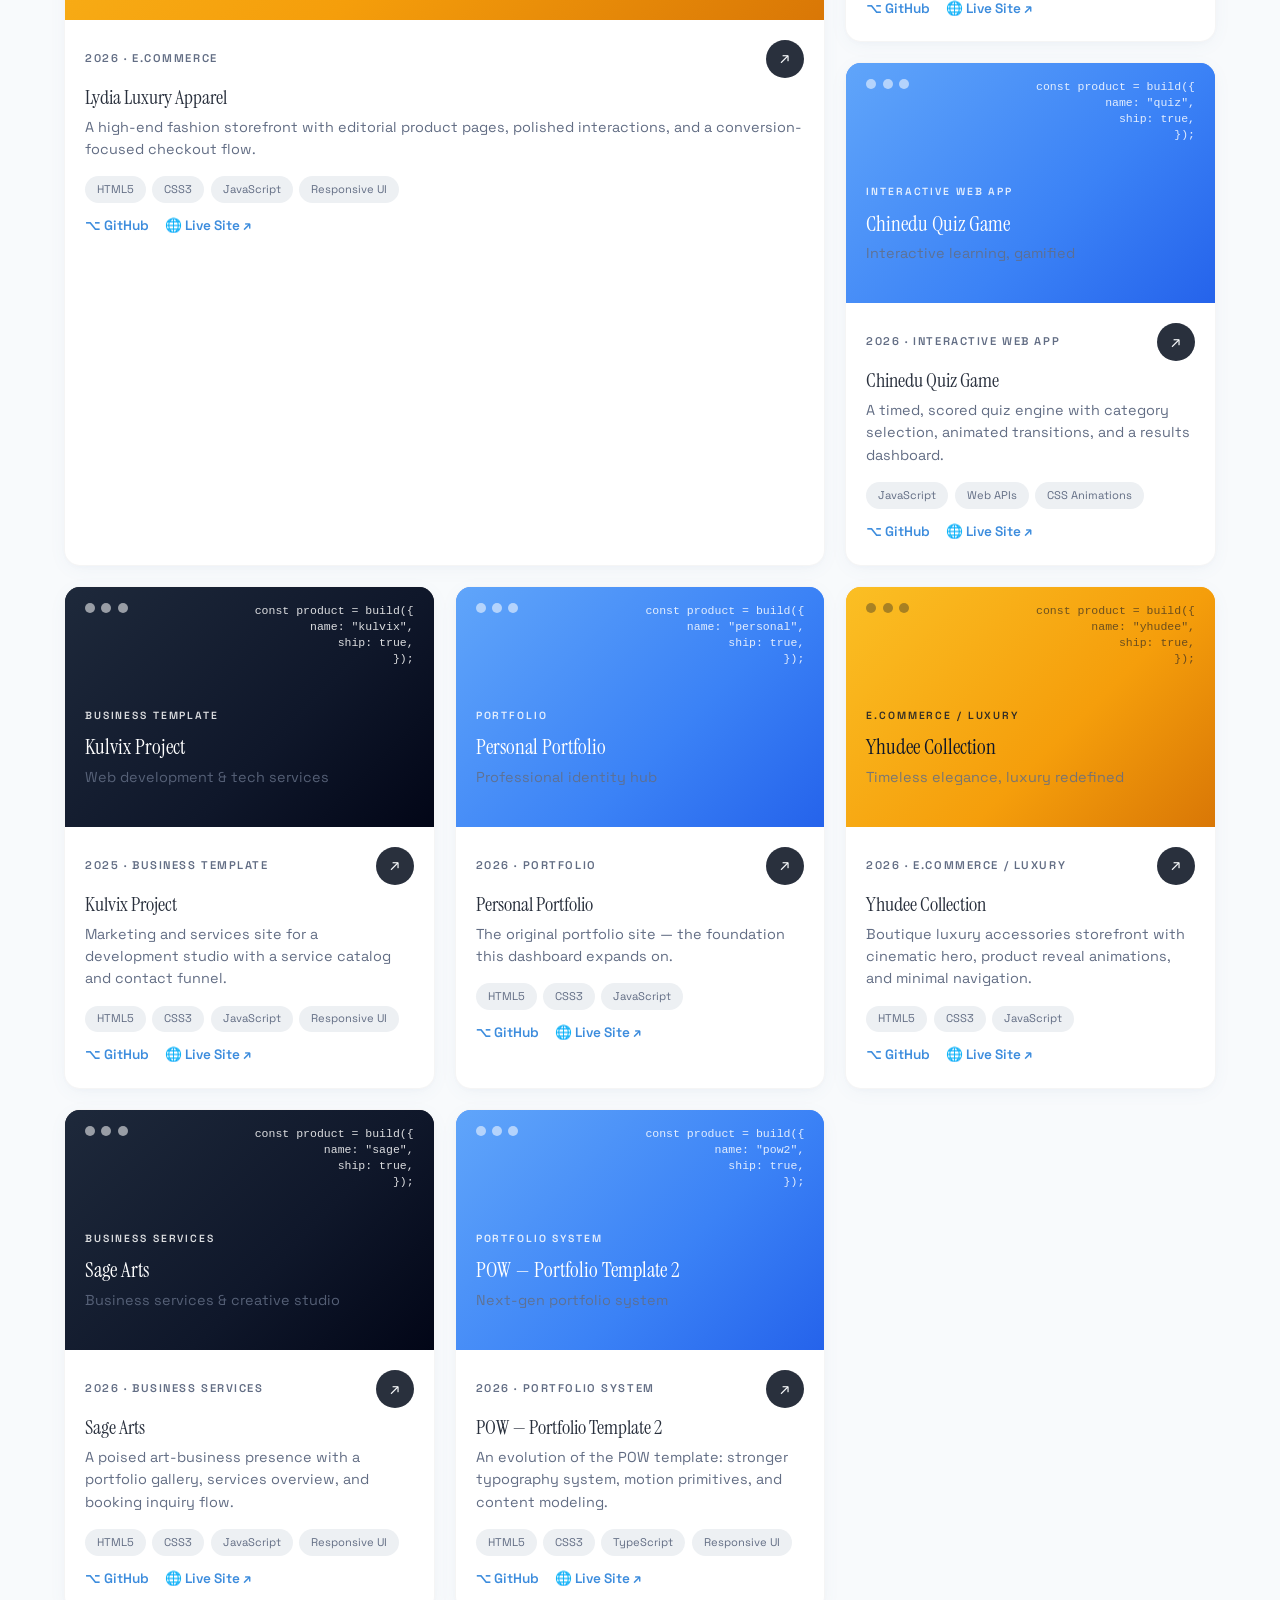
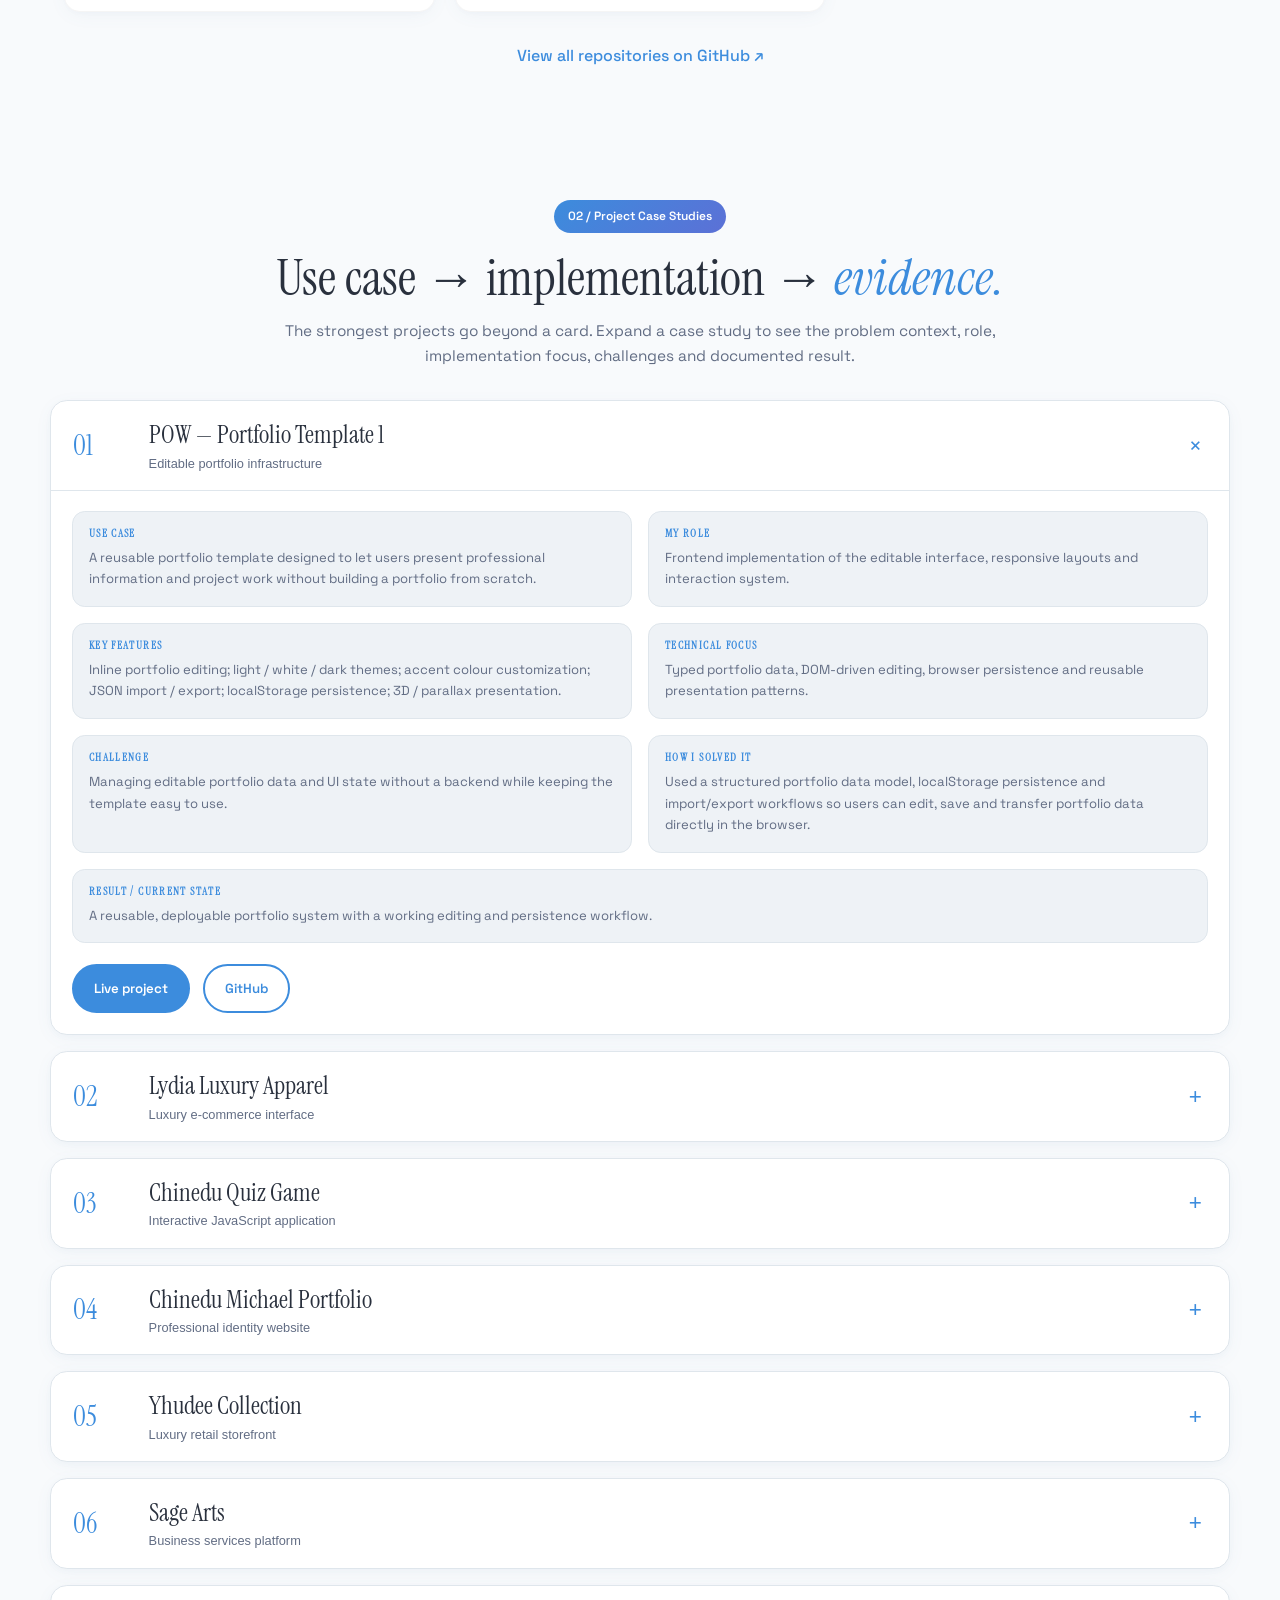
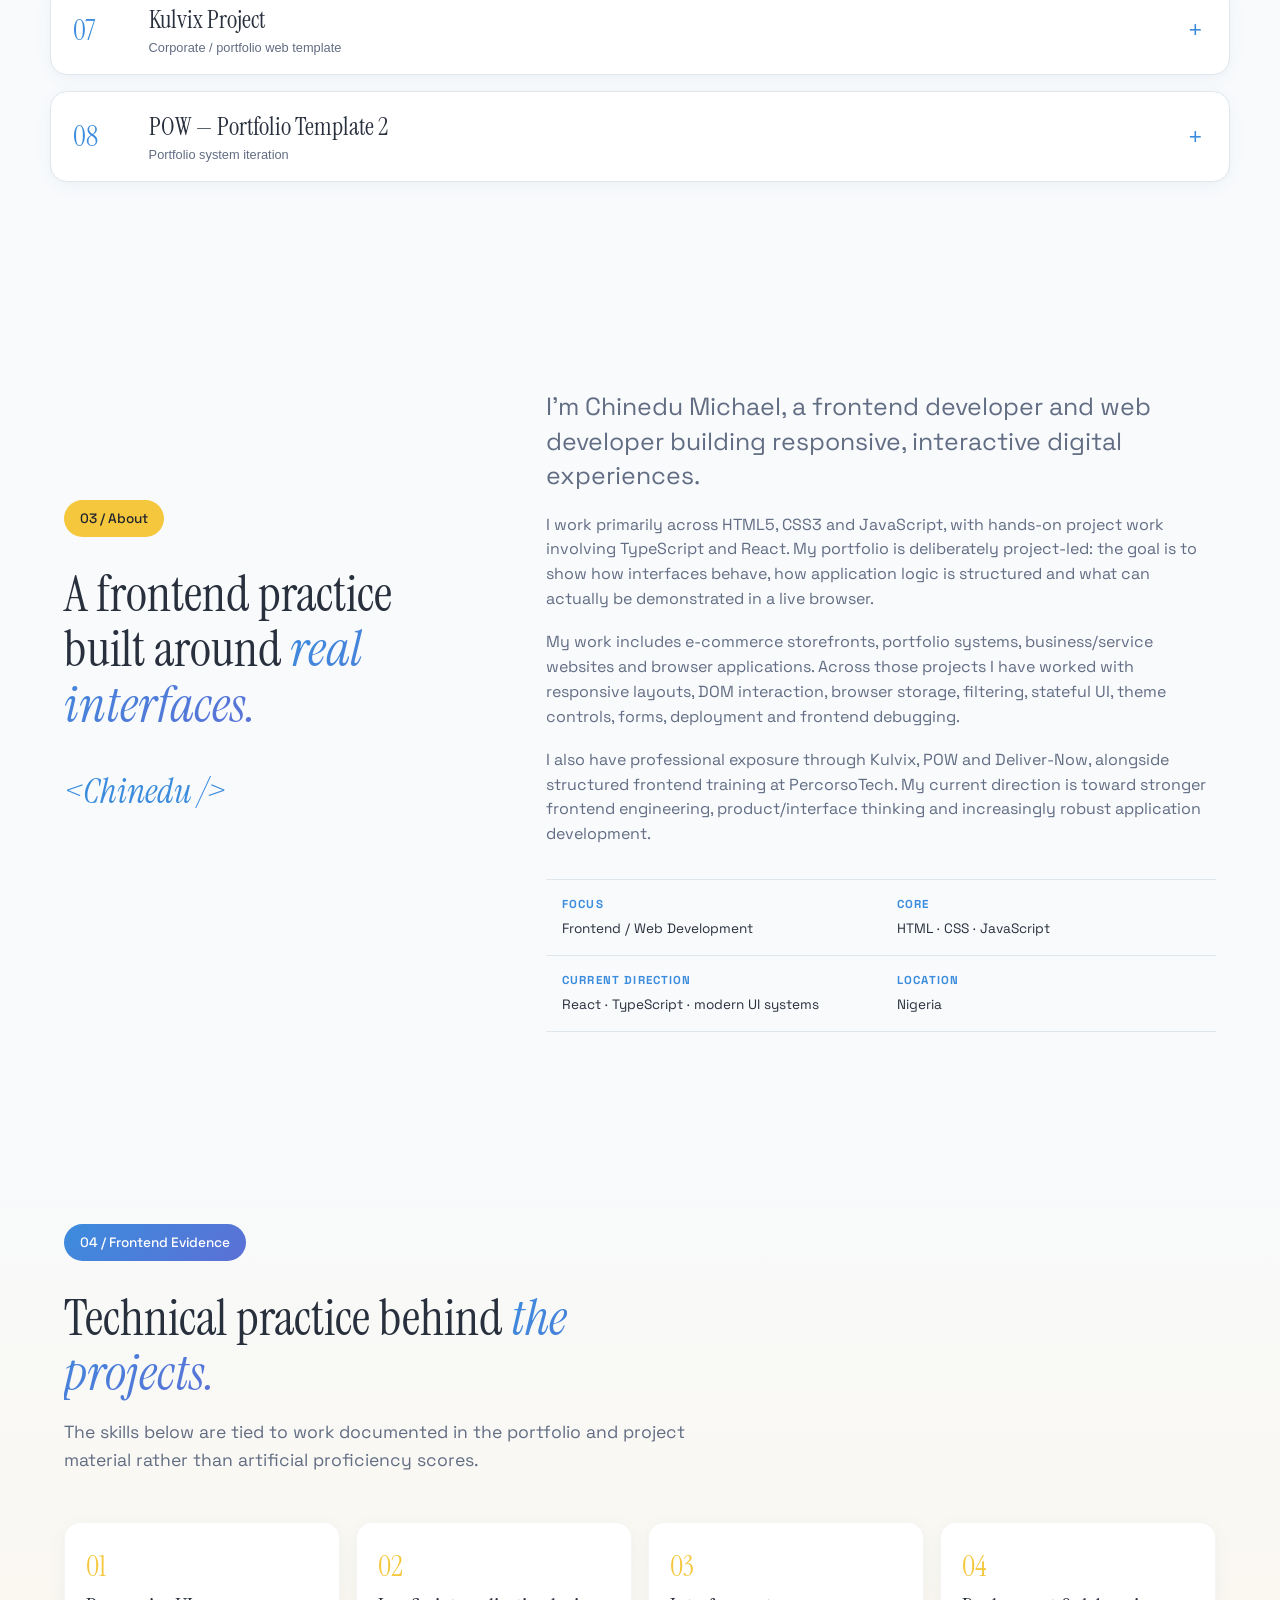
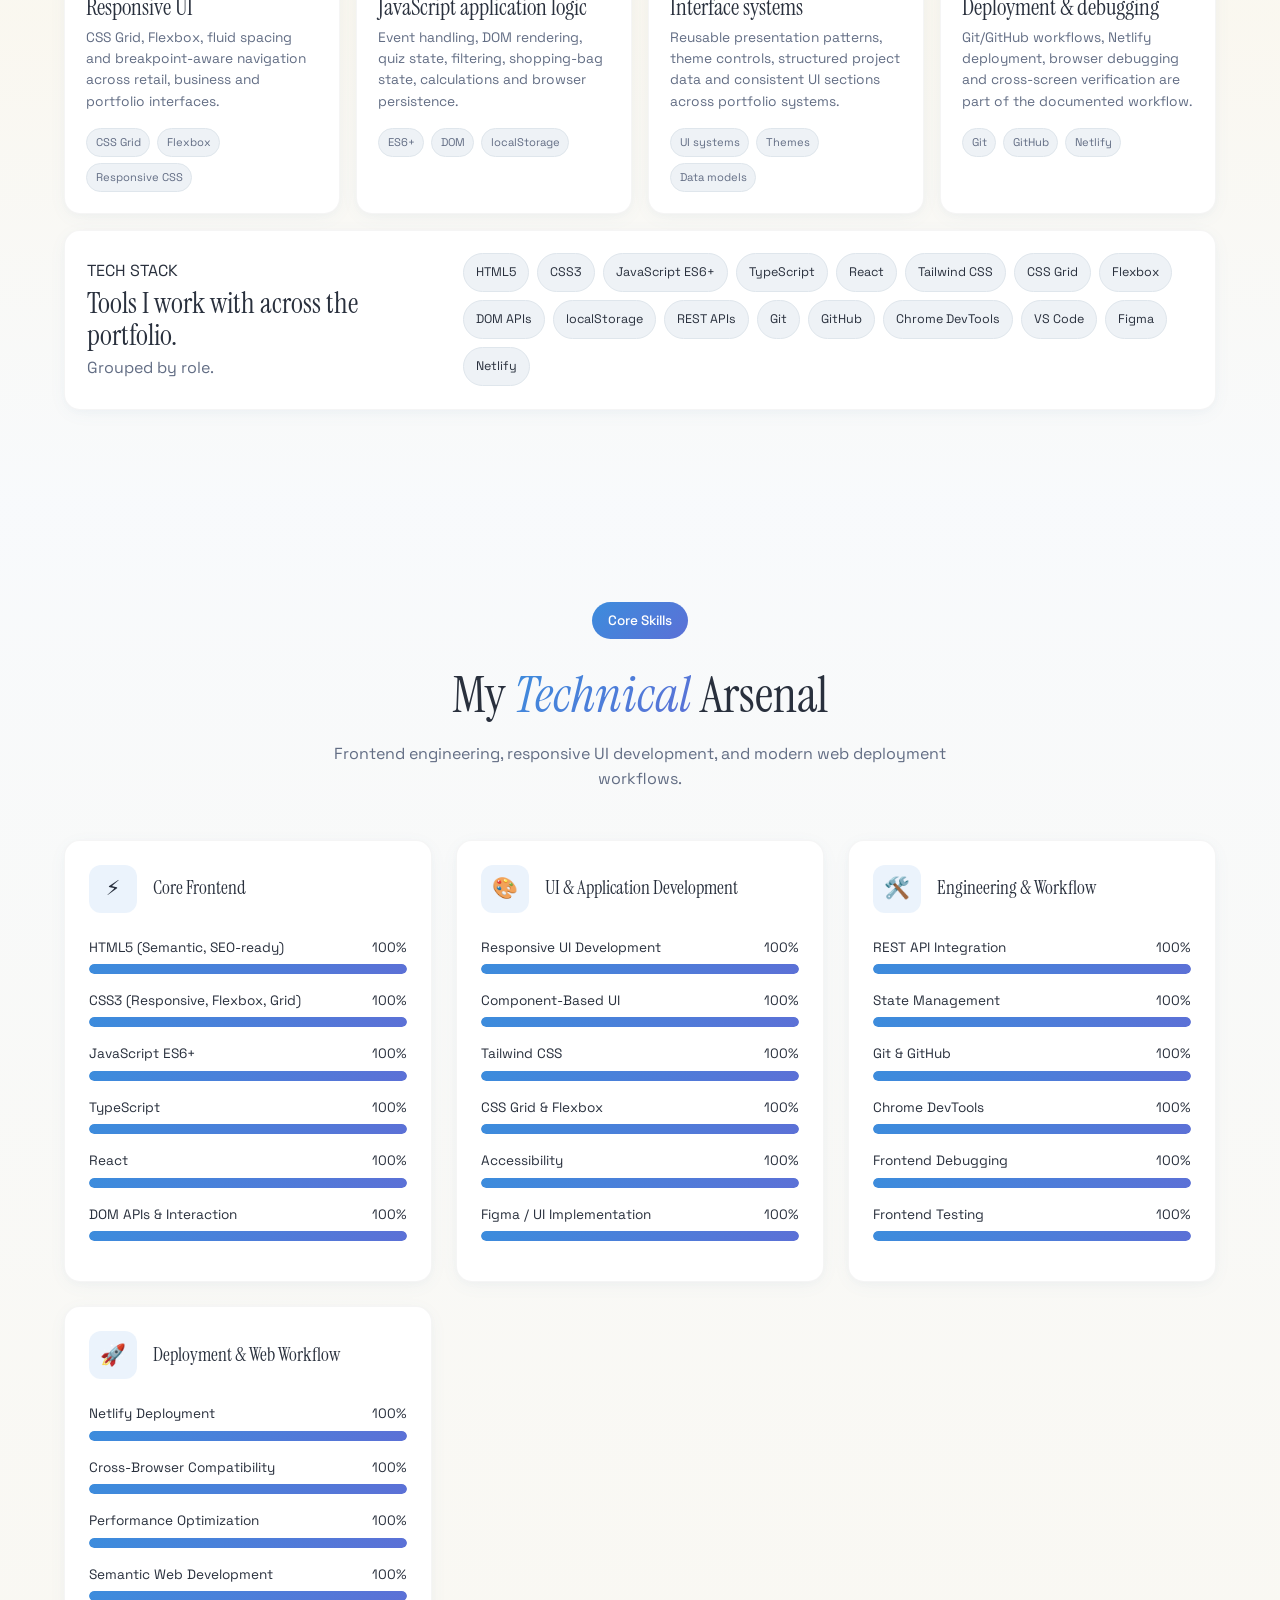
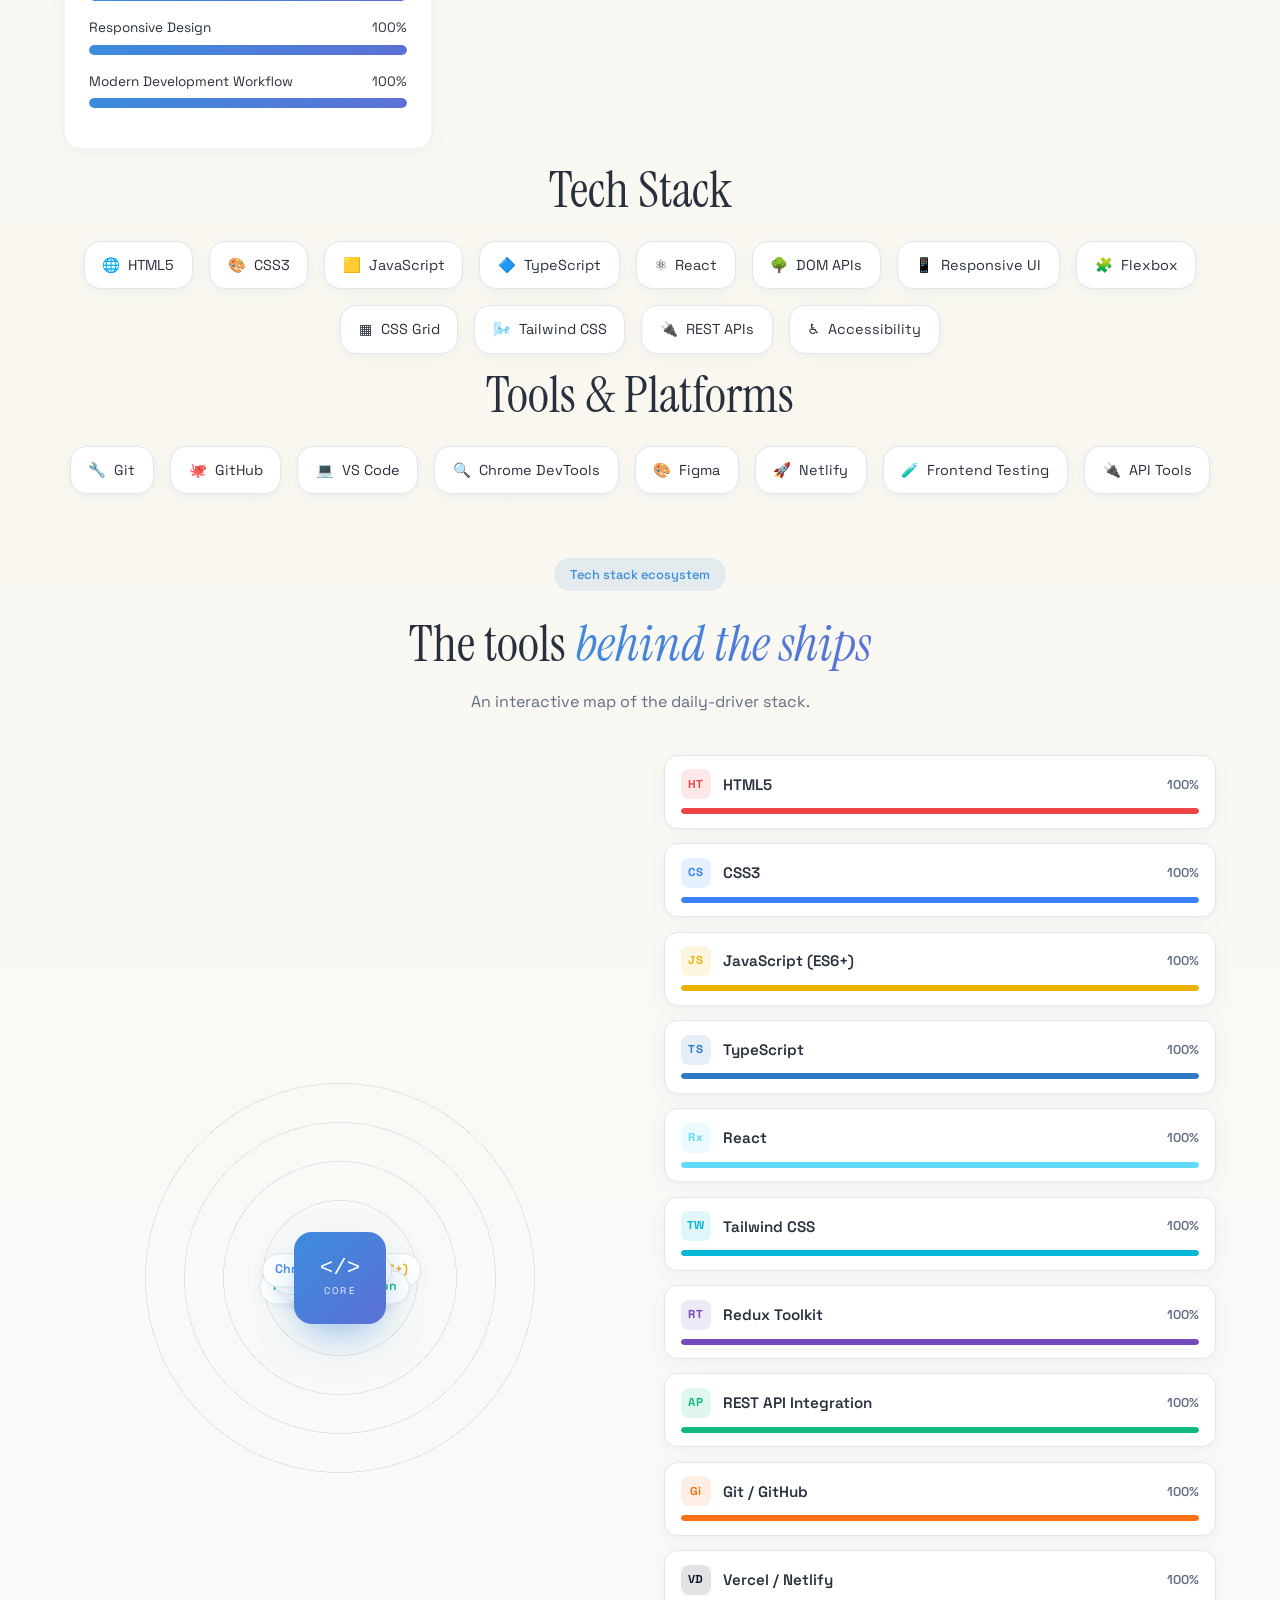
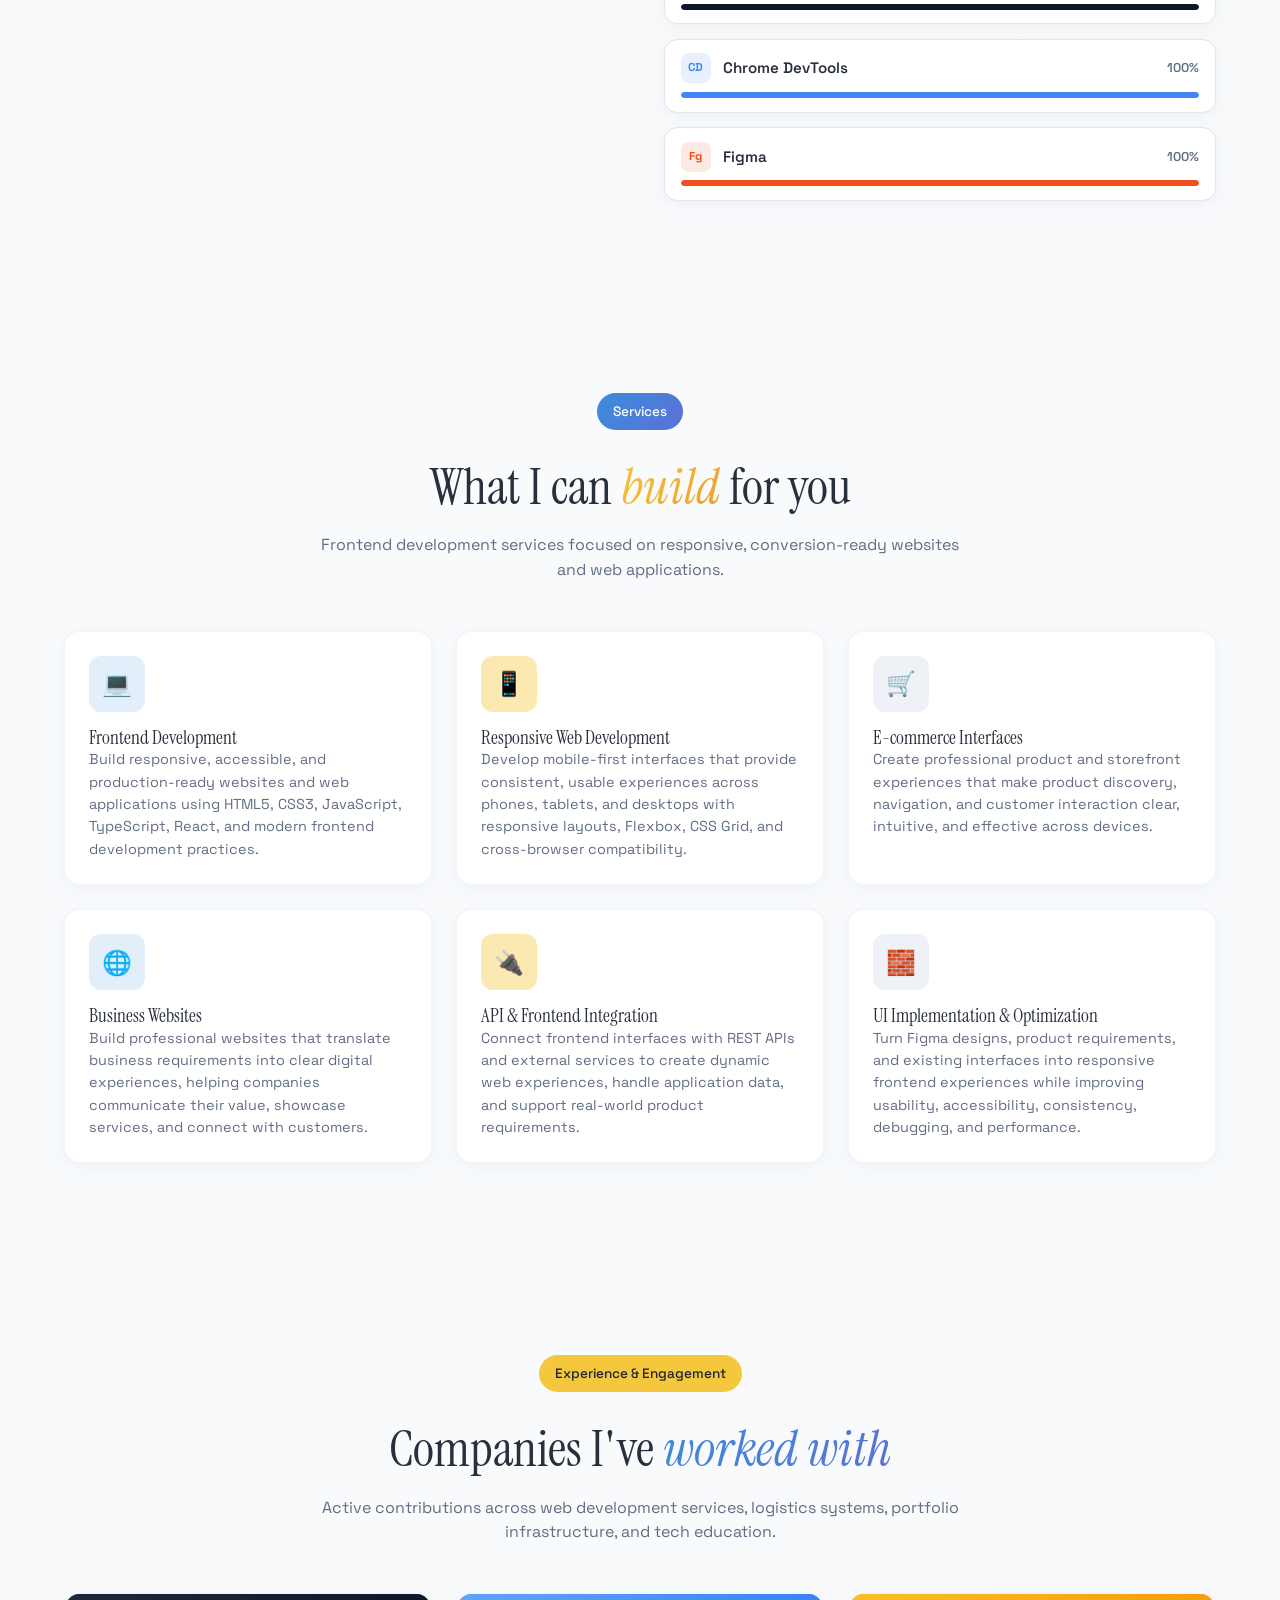
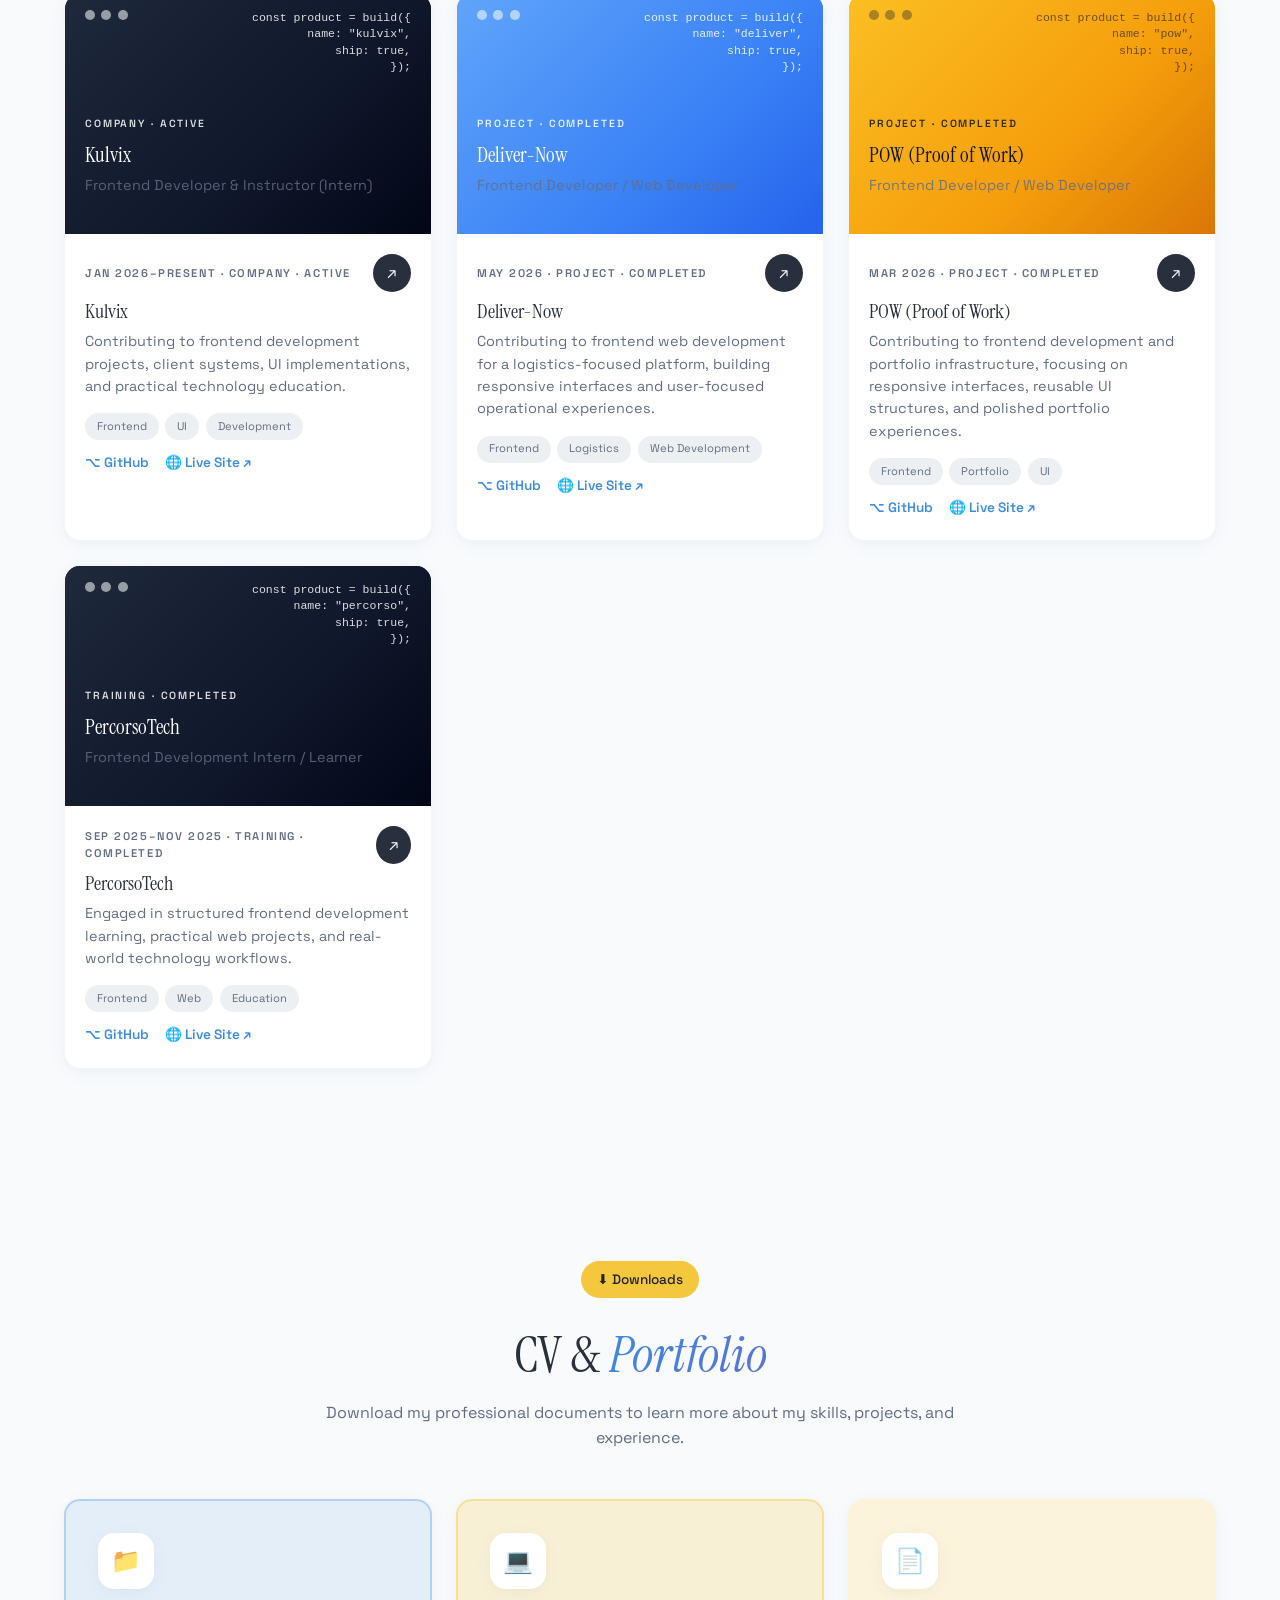
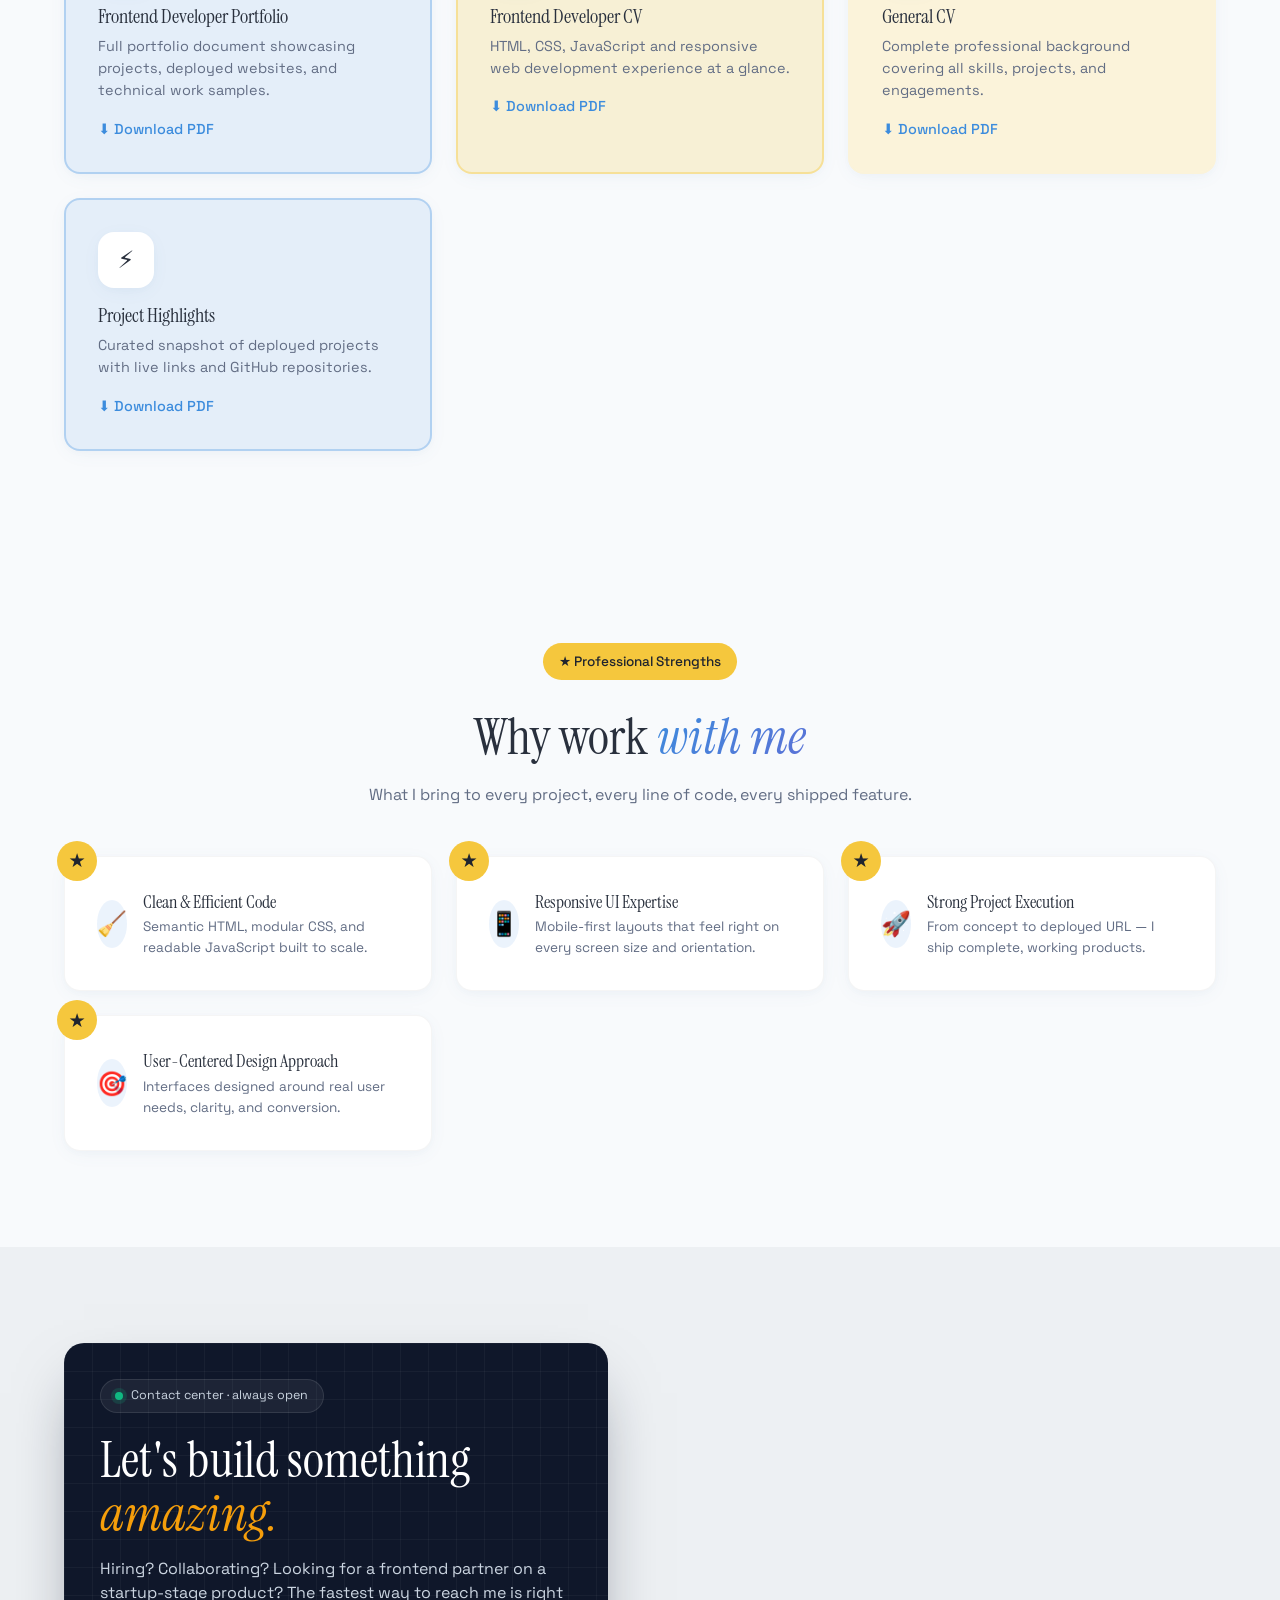
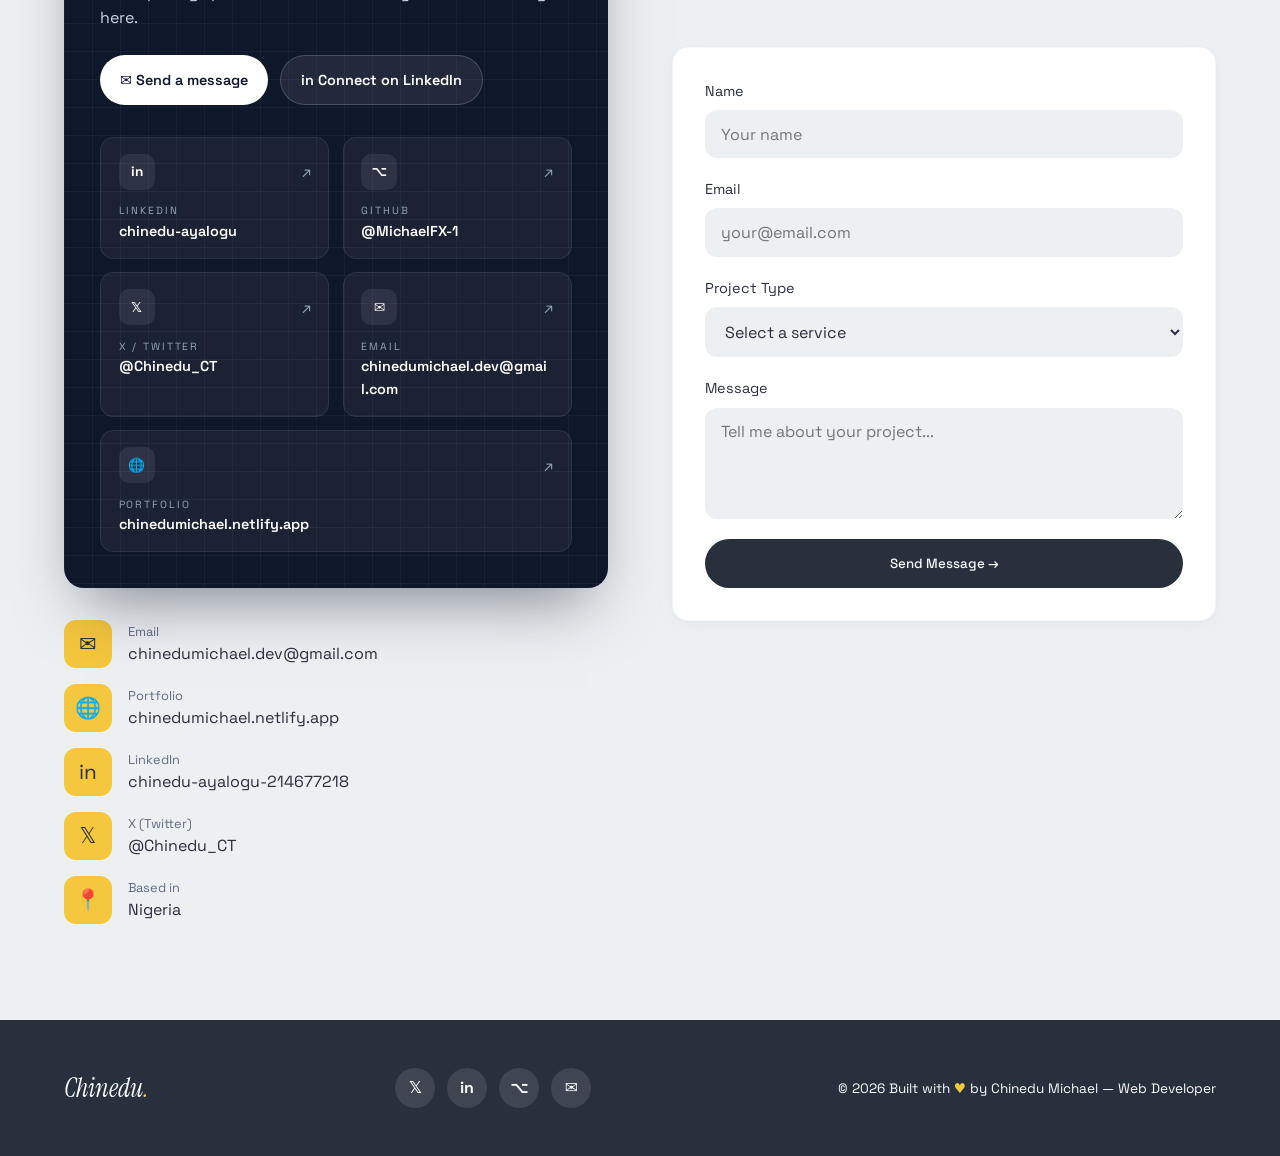
==== commit abacf6ca: "update index.html" ====
--- a/index.html
+++ b/index.html
@@ -88,22 +88,22 @@
         <div class="cta-row">
          <a href="#work" class="btn-primary">View My Selected Work →</a>
       <a href="#contact" class="btn-outline">Let's Talk</a>
-      <a href="/chinedu-michael-portfolio/downloads/Chinedu Michael Portfolio.pdf" download class="btn-accent">⬇ Download Portfolio</a>
-      <a href="/chinedu-michael-portfolio/downloads/Chinedu Michael C.V (1).pdf" download class="btn-accent">⬇ Download Resumé</a>
+     <!-- <a href="/chinedu-michael-portfolio/downloads/Chinedu Michael Portfolio.pdf" download class="btn-accent">⬇ Download Portfolio</a>
+      <a href="/chinedu-michael-portfolio/downloads/Chinedu Michael C.V (1).pdf" download class="btn-accent">⬇ Download Resumé</a> -->
     </div>
        
     
-      <div class="highlights">
-        <a href="#work" class="hl"><span class="hl-ico">8+</span> Projects Completed</a>
+                <!-- <div class="highlights">
+ <a href="#work" class="hl"><span class="hl-ico">8+</span> Projects Completed</a>
         <div class="hl"><span class="hl-ico">8</span> Live Websites Deployed</div>
         <div class="hl"><span class="hl-ico">8+</span> GitHub Repositories</div>
         <div class="hl"><span class="hl-ico">4+</span> Companies I've Worked With</div>
       </div>
     </div>
-  </div>
-</section>
-
-<section class="section hero gradient-bg">
+  </div> -->
+</section>
+
+    <!--<section class="section hero gradient-bg">
   <div class="bg-orb orb-1"></div>
   <div class="bg-orb orb-2"></div>
   <div class="bg-orb orb-3"></div>
@@ -113,11 +113,11 @@
   <div class="floater f4"></div>
   <div class="container reveal">
   
-    <h2 class="display xl">I Build <em class="grad">Interactive</em><br/><span class="underline-text">websites & web apps</span></h2>
+ <h2 class="display xl">I Build <em class="grad">Interactive</em><br/><span class="underline-text">websites & web apps</span></h2> 
    
   
    
-  </div>
+  </div> -->
 </section>
 
 <!-- HERO -->
--- a/styles.css
+++ b/styles.css
@@ -782,16 +782,158 @@
 
 /* Standalone Project Case Studies section. All selectors are scoped to .cm-case-studies. */
 @import url('https://fonts.googleapis.com/css2?family=Instrument+Serif:ital@0;1&family=Space+Grotesk:wght@400;500;600;700&display=swap');
-.cm-case-studies{--cm-bg:#f8fafc;--cm-card:#fff;--cm-fg:#303744;--cm-muted:#818b9c;--cm-border:#e0e6ed;--cm-secondary:#edf1f6;--cm-primary:#4c91d5; padding:2.2rem 0 4rem; background:linear-gradient(180deg,#f8fafc,#f8f8f5); color:var(--cm-fg);font-family:'Space Grotesk',system-ui,sans-serif;line-height:1.6}
-.cm-case-studies *{box-sizing:border-box}.cm-case-container{width:min(1180px,calc(100% - 2.5rem));margin:0 auto}
-.cm-case-heading{text-align:center;max-width:790px;margin:0 auto 2rem}.cm-case-badge{display:inline-block;background:linear-gradient(135deg,#438fda,#6c9fe1);color:white;border-radius:999px;padding:.42rem .85rem;font-size:.75rem;font-weight:600;margin-bottom:1rem}
-.cm-case-heading h2{font-family:'Instrument Serif',Georgia,serif;font-weight:400;line-height:1.12;font-size:clamp(2rem,4vw,3.25rem);margin:0 0 .8rem}.cm-case-heading h2 em{font-style:italic;color:#4d92d5}.cm-case-heading p{color:#818b9c;font-size:.96rem;margin:0 auto;max-width:720px}
-.cm-case-list{display:grid;gap:1rem}.cm-case-item{border:1px solid var(--cm-border);border-radius:1.05rem;background:var(--cm-card);overflow:hidden;box-shadow:0 2px 10px #26364a05}
-.cm-case-trigger{width:100%;display:grid;grid-template-columns:60px minmax(0,1fr) 24px;gap:1rem;align-items:center;text-align:left;padding:1.2rem 1.35rem;background:none;border:0;color:var(--cm-fg);cursor:pointer}
-.cm-case-no{font-family:'Instrument Serif',Georgia,serif;font-size:1.75rem;color:#679fd3}.cm-case-title{font-family:'Instrument Serif',Georgia,serif;font-size:1.55rem;font-weight:400;line-height:1.2;margin:0}.cm-case-summary{font-size:.8rem;color:#818b9c;margin:.2rem 0 0}.cm-case-plus{font-size:1.4rem;color:#4d92d5;transition:transform .25s;text-align:center}.cm-case-item.is-open .cm-case-plus{transform:rotate(45deg)}
-.cm-case-panel{display:grid;grid-template-rows:0fr;transition:grid-template-rows .35s ease}.cm-case-panel-inner{overflow:hidden;min-height:0}.cm-case-item.is-open .cm-case-panel{grid-template-rows:1fr}.cm-case-content{padding:1.25rem 1.3rem 0;border-top:1px solid var(--cm-border);display:grid;grid-template-columns:repeat(2,minmax(0,1fr));gap:1rem}.cm-case-block{padding:1rem;border:1px solid #e4e9ef;border-radius:.8rem;background:var(--cm-secondary);min-width:0}.cm-case-block.is-full{grid-column:1/-1}.cm-case-block h4{font-size:.66rem;text-transform:uppercase;letter-spacing:.13em;color:#4d92d5;font-weight:700;margin:0 0 .45rem}.cm-case-block p{font-size:.82rem;color:#7e899b;line-height:1.65;margin:0;overflow-wrap:anywhere}.cm-case-links{display:flex;gap:.8rem;flex-wrap:wrap;padding:1.3rem}.cm-case-link{display:inline-flex;align-items:center;justify-content:center;gap:.4rem;padding:.75rem 1.25rem;border:2px solid #4d92d5;border-radius:999px;color:#4d92d5;background:white;font-size:.83rem;font-weight:600;text-decoration:none;transition:background .2s,color .2s,transform .2s}.cm-case-link.is-primary{background:#438fda;color:#fff;box-shadow:0 6px 18px #438fda30}.cm-case-link:hover{transform:translateY(-2px);background:#438fda;color:#fff}
-@media(max-width:650px){.cm-case-container{width:calc(100% - 1.25rem)}.cm-case-studies{padding:1.5rem 0 2.5rem}.cm-case-heading{margin-bottom:1.4rem}.cm-case-trigger{grid-template-columns:42px minmax(0,1fr) 20px;gap:.65rem;padding:1rem}.cm-case-title{font-size:1.28rem}.cm-case-summary{font-size:.75rem}.cm-case-content{grid-template-columns:1fr;padding:1rem .75rem 0;gap:.7rem}.cm-case-block.is-full{grid-column:auto}.cm-case-links{padding:1rem .75rem}.cm-case-link{padding:.68rem 1rem;font-size:.78rem}}
-@media(prefers-reduced-motion:reduce){.cm-case-panel,.cm-case-plus,.cm-case-link{transition:none}}
+
+ 
+ /* ============================================================
+   PROJECT CASE STUDIES (Light & Dark Mode Supported)
+   ============================================================ */
+.cm-case-studies {
+  --cm-bg: var(--bg);
+  --cm-card: var(--card);
+  --cm-fg: var(--fg);
+  --cm-muted: var(--muted);
+  --cm-border: var(--border);
+  --cm-secondary: var(--secondary);
+  --cm-primary: var(--primary);
+  
+  padding: 2.2rem 0 4rem;
+  background: var(--cm-bg);
+  color: var(--cm-fg);
+  font-family: var(--font-body);
+  line-height: 1.6;
+  transition: background .3s, color .3s;
+}
+
+[data-theme="dark"] .cm-case-studies {
+  background: var(--bg);
+  color: var(--fg);
+}
+
+.cm-case-studies * { box-sizing: border-box; }
+.cm-case-container { width: min(1180px, calc(100% - 2.5rem)); margin: 0 auto; }
+
+.cm-case-heading { text-align: center; max-width: 790px; margin: 0 auto 2rem; }
+.cm-case-badge {
+  display: inline-block;
+  background: var(--grad-primary);
+  color: #fff;
+  border-radius: 999px;
+  padding: .42rem .85rem;
+  font-size: .75rem;
+  font-weight: 600;
+  margin-bottom: 1rem;
+}
+
+.cm-case-heading h2 {
+  font-family: var(--font-display);
+  font-weight: 400;
+  line-height: 1.12;
+  font-size: clamp(2rem, 4vw, 3.25rem);
+  margin: 0 0 .8rem;
+  color: var(--cm-fg);
+}
+.cm-case-heading h2 em { font-style: italic; color: var(--cm-primary); }
+.cm-case-heading p { color: var(--cm-muted); font-size: .96rem; margin: 0 auto; max-width: 720px; }
+
+.cm-case-list { display: grid; gap: 1rem; }
+.cm-case-item {
+  border: 1px solid var(--cm-border);
+  border-radius: 1.05rem;
+  background: var(--cm-card);
+  overflow: hidden;
+  box-shadow: var(--shadow-card);
+  transition: background .3s, border-color .3s;
+}
+
+.cm-case-trigger {
+  width: 100%;
+  display: grid;
+  grid-template-columns: 60px minmax(0,1fr) 24px;
+  gap: 1rem;
+  align-items: center;
+  text-align: left;
+  padding: 1.2rem 1.35rem;
+  background: none;
+  border: 0;
+  color: var(--cm-fg);
+  cursor: pointer;
+}
+/* ============================================================
+   FIX: CASE STUDY TITLE & SUMMARY STACKING
+   ============================================================ */
+.cm-case-title-wrap {
+  display: flex;
+  flex-direction: column;
+  gap: 0.15rem;
+}
+
+.cm-case-no { font-family: var(--font-display); font-size: 1.75rem; color: var(--cm-primary); }
+.cm-case-title { font-family: var(--font-display); font-size: 1.55rem; font-weight: 400; line-height: 1.2; margin: 0; color: var(--cm-fg); }
+.cm-case-summary { font-size: .8rem; color: var(--cm-muted); margin: .2rem 0 0; }
+.cm-case-plus { font-size: 1.4rem; color: var(--cm-primary); transition: transform .25s; text-align: center; }
+.cm-case-item.is-open .cm-case-plus { transform: rotate(45deg); }
+
+.cm-case-panel { display: grid; grid-template-rows: 0fr; transition: grid-template-rows .35s ease; }
+.cm-case-panel-inner { overflow: hidden; min-height: 0; }
+.cm-case-item.is-open .cm-case-panel { grid-template-rows: 1fr; }
+
+.cm-case-content {
+  padding: 1.25rem 1.3rem 0;
+  border-top: 1px solid var(--cm-border);
+  display: grid;
+  grid-template-columns: repeat(2, minmax(0, 1fr));
+  gap: 1rem;
+}
+
+.cm-case-block {
+  padding: 1rem;
+  border: 1px solid var(--cm-border);
+  border-radius: .8rem;
+  background: var(--cm-secondary);
+  min-width: 0;
+}
+.cm-case-block.is-full { grid-column: 1 / -1; }
+.cm-case-block h4 {
+  font-size: .66rem;
+  text-transform: uppercase;
+  letter-spacing: .13em;
+  color: var(--cm-primary);
+  font-weight: 700;
+  margin: 0 0 .45rem;
+}
+.cm-case-block p { font-size: .82rem; color: var(--cm-muted); line-height: 1.65; margin: 0; overflow-wrap: anywhere; }
+
+.cm-case-links { display: flex; gap: .8rem; flex-wrap: wrap; padding: 1.3rem; }
+.cm-case-link {
+  display: inline-flex;
+  align-items: center;
+  justify-content: center;
+  gap: .4rem;
+  padding: .75rem 1.25rem;
+  border: 2px solid var(--cm-primary);
+  border-radius: 999px;
+  color: var(--cm-primary);
+  background: var(--cm-card);
+  font-size: .83rem;
+  font-weight: 600;
+  text-decoration: none;
+  transition: background .2s, color .2s, transform .2s;
+}
+.cm-case-link.is-primary { background: var(--cm-primary); color: #fff; }
+.cm-case-link:hover { transform: translateY(-2px); background: var(--cm-primary); color: #fff; }
+
+@media (max-width: 650px) {
+  .cm-case-container { width: calc(100% - 1.25rem); }
+  .cm-case-studies { padding: 1.5rem 0 2.5rem; }
+  .cm-case-heading { margin-bottom: 1.4rem; }
+  .cm-case-trigger { grid-template-columns: 42px minmax(0,1fr) 20px; gap: .65rem; padding: 1rem; }
+  .cm-case-title { font-size: 1.28rem; }
+  .cm-case-summary { font-size: .75rem; }
+  .cm-case-content { grid-template-columns: 1fr; padding: 1rem .75rem 0; gap: .7rem; }
+  .cm-case-block.is-full { grid-column: auto; }
+  .cm-case-links { padding: 1rem .75rem; }
+  .cm-case-link { padding: .68rem 1rem; font-size: .78rem; }
+}
 
 
 
